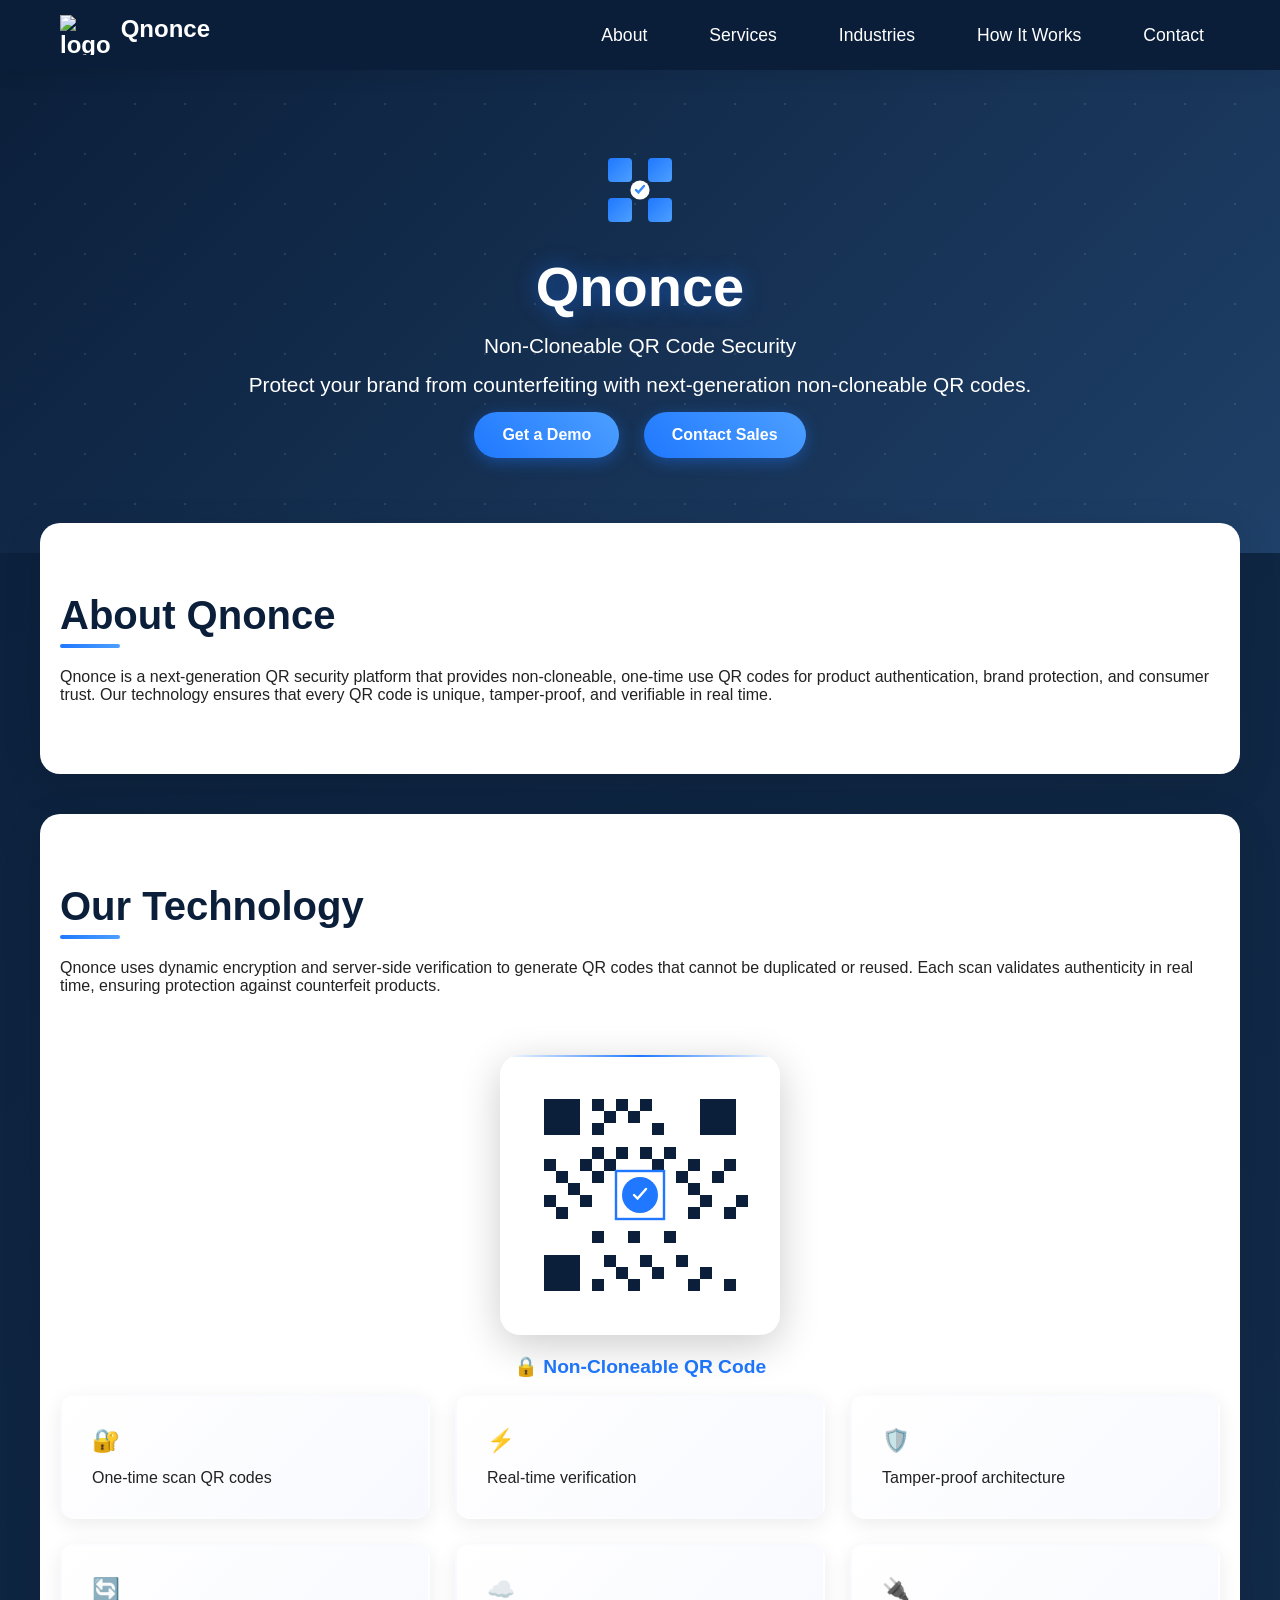
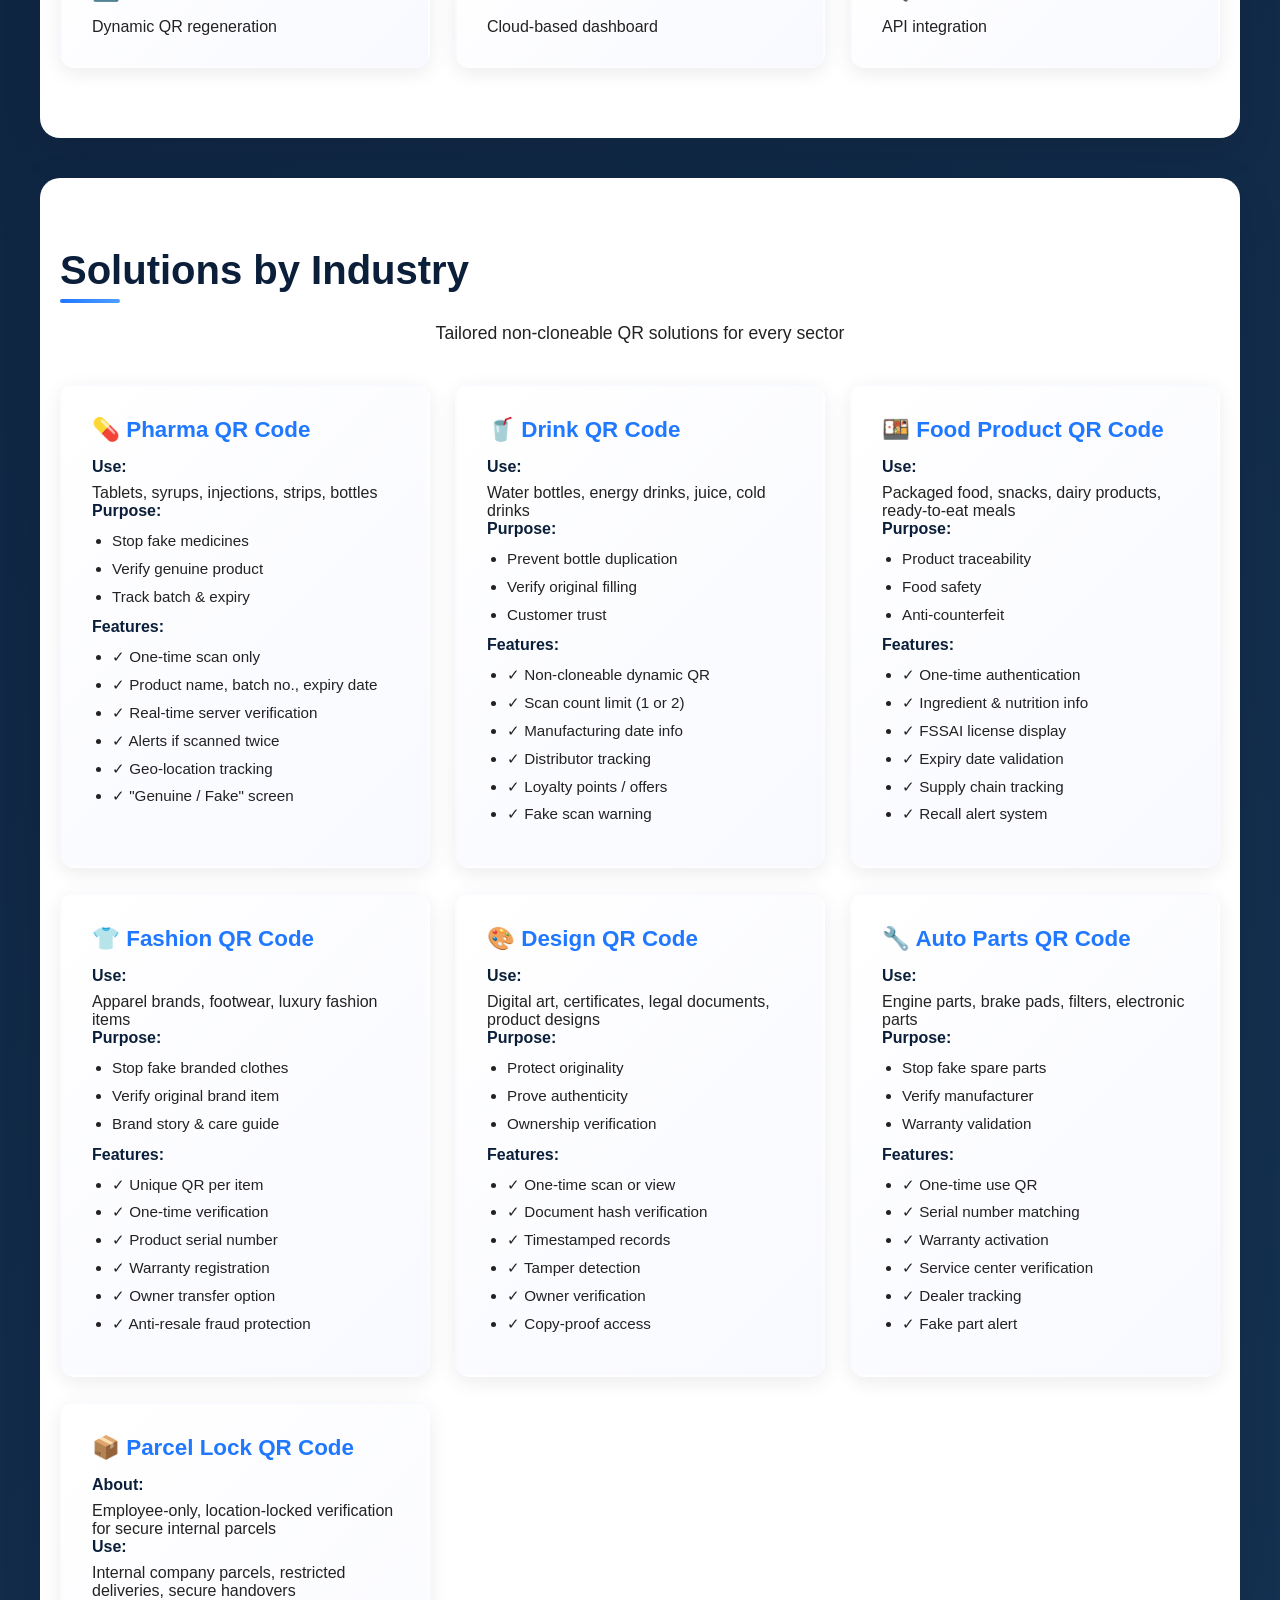
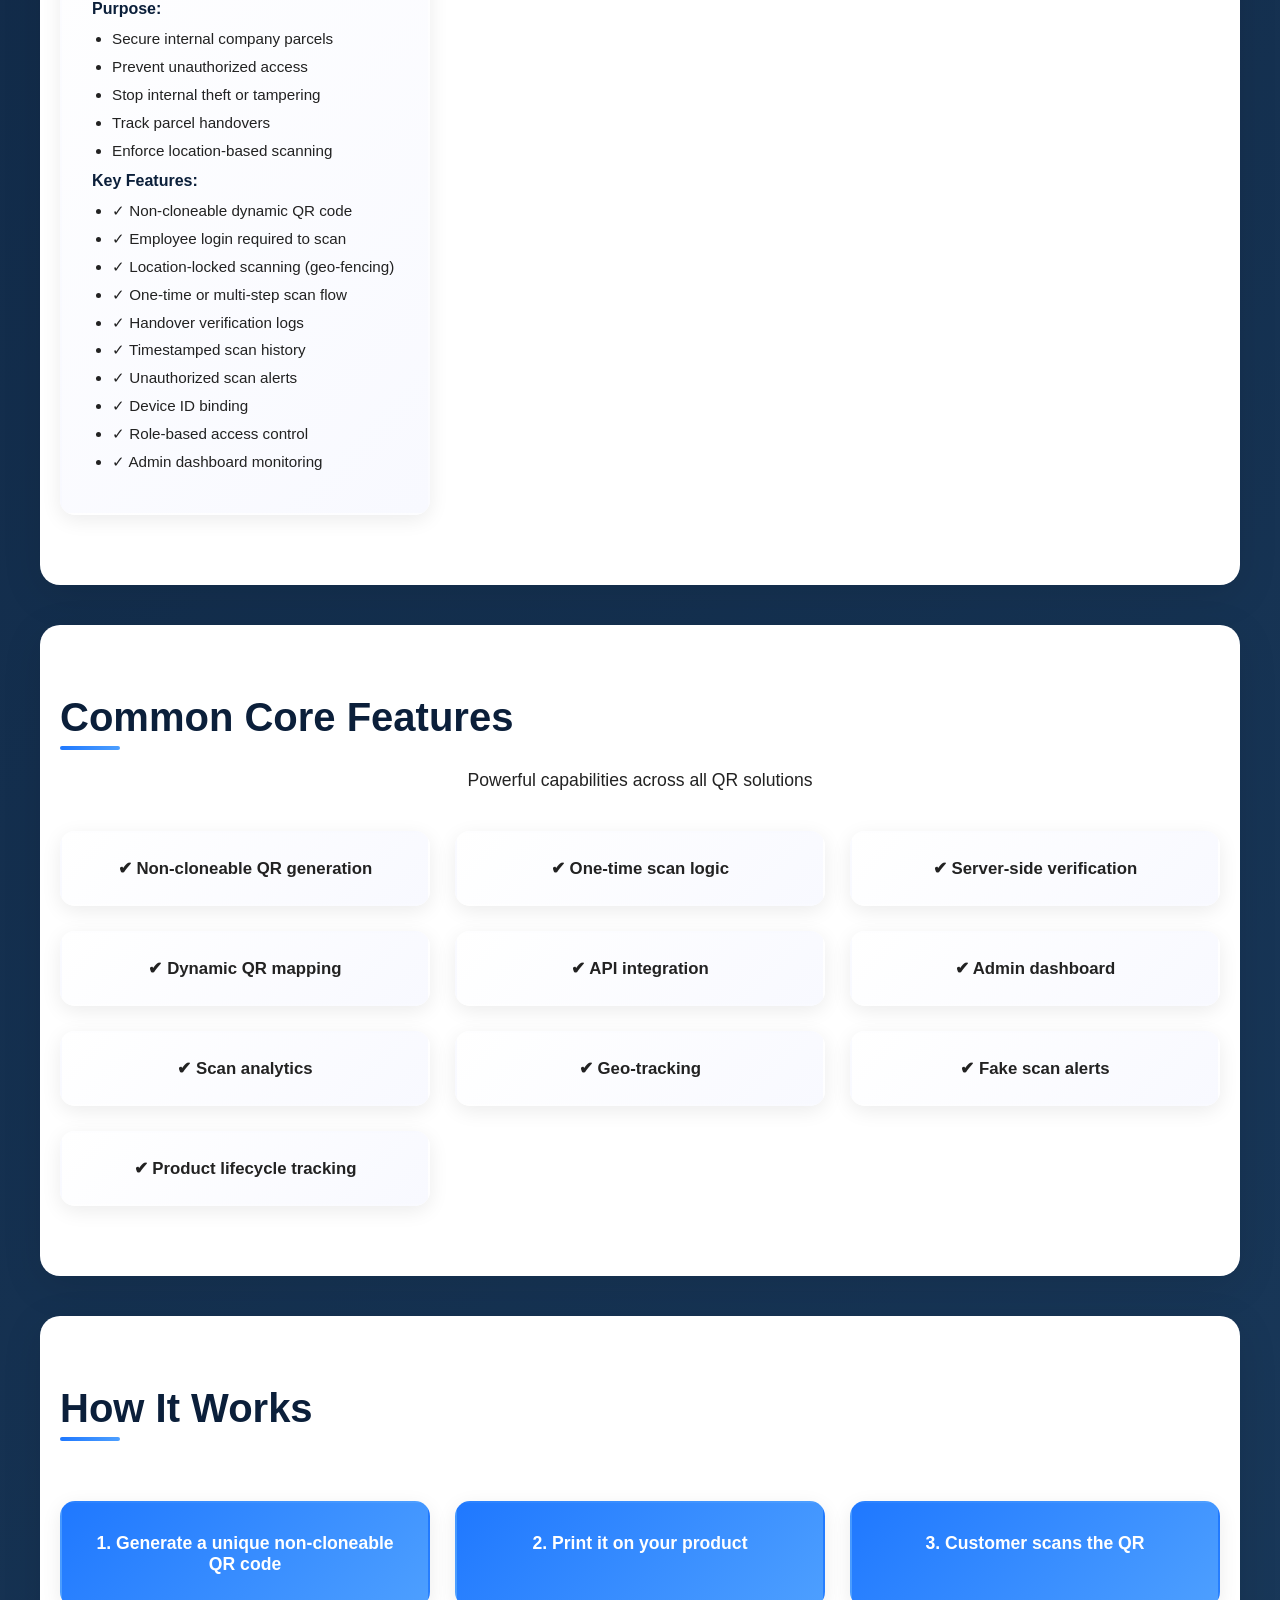
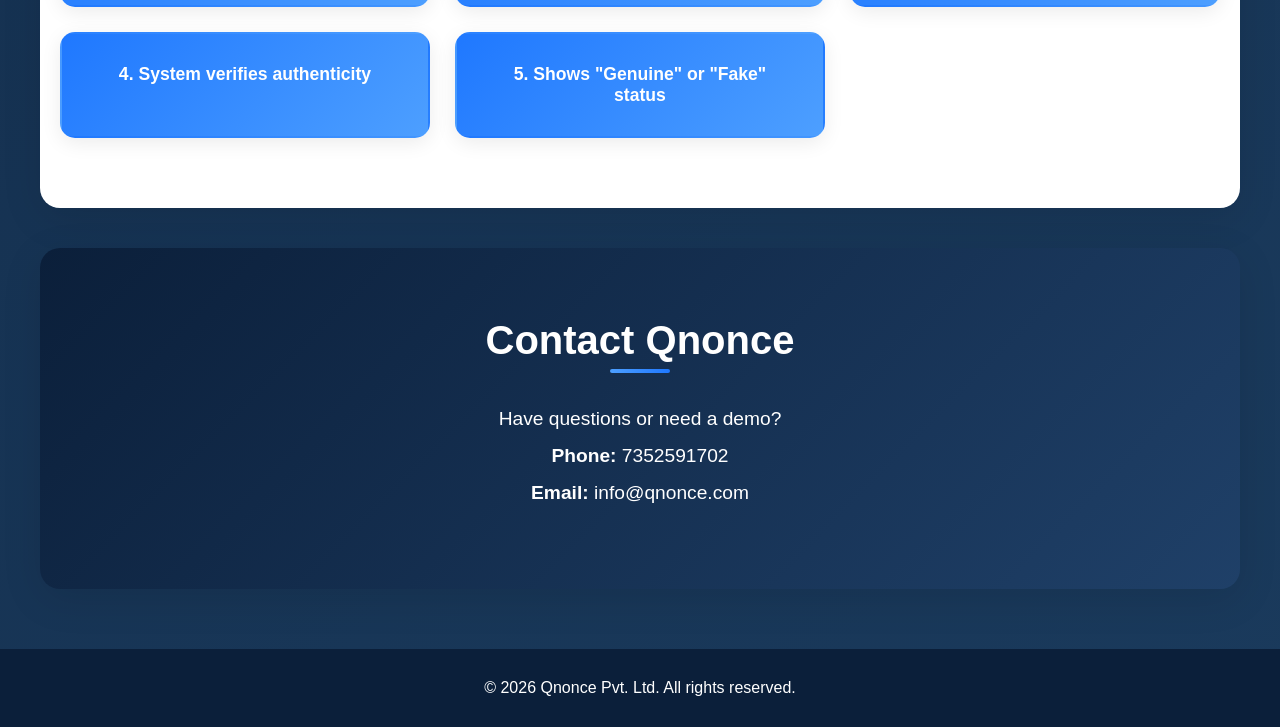
==== index.html @ a5f17906 "Add files via upload" ====
<!DOCTYPE html>
<html lang="en">
<head>
  <meta charset="UTF-8" />
  <meta name="viewport" content="width=device-width, initial-scale=1.0" />
  <title>Qnonce – Non-Cloneable QR Code Security</title>
  <meta name="description" content="Qnonce provides non-cloneable QR codes to prevent counterfeiting and protect brands. Secure, one-time use QR codes for pharma, FMCG, and food industries." />
  <meta name="keywords" content="non-cloneable QR code, secure QR code, anti-fake QR code, one-time use QR, product authentication, brand protection QR" />
  <style>
    * { margin: 0; padding: 0; box-sizing: border-box; }
    
    body { 
      font-family: 'Segoe UI', Tahoma, Geneva, Verdana, sans-serif; 
      background: linear-gradient(135deg, #0b1f3a 0%, #1a3a5c 100%);
      color: #222; 
      overflow-x: hidden;
    }
    
    @keyframes fadeInUp {
      from {
        opacity: 0;
        transform: translateY(30px);
      }
      to {
        opacity: 1;
        transform: translateY(0);
      }
    }
    
    @keyframes float {
      0%, 100% { transform: translateY(0px); }
      50% { transform: translateY(-20px); }
    }
    
    @keyframes pulse {
      0%, 100% { transform: scale(1); }
      50% { transform: scale(1.05); }
    }
    
    @keyframes shimmer {
      0% { background-position: -1000px 0; }
      100% { background-position: 1000px 0; }
    }
    
    @keyframes scanLine {
      0%, 100% { transform: translateY(-100%); opacity: 0; }
      50% { opacity: 1; }
      100% { transform: translateY(200%); }
    }
    
    @keyframes rotate3d {
      0% { transform: rotateY(0deg) rotateX(0deg); }
      50% { transform: rotateY(180deg) rotateX(10deg); }
      100% { transform: rotateY(360deg) rotateX(0deg); }
    }
    
    @keyframes qrGlow {
      0%, 100% { box-shadow: 0 0 20px rgba(31, 120, 255, 0.3); }
      50% { box-shadow: 0 0 40px rgba(31, 120, 255, 0.8), 0 0 60px rgba(31, 120, 255, 0.4); }
    }
    
    nav {
      background: rgba(11, 31, 58, 0.95);
      backdrop-filter: blur(10px);
      padding: 15px 0;
      position: sticky;
      top: 0;
      z-index: 1000;
      box-shadow: 0 2px 20px rgba(0,0,0,0.1);
      transition: all 0.3s ease;
    }
    
    nav.scrolled {
      background: rgba(11, 31, 58, 1);
      box-shadow: 0 4px 30px rgba(0,0,0,0.2);
    }
    
    nav .nav-container {
      max-width: 1200px;
      margin: 0 auto;
      display: flex;
      justify-content: space-between;
      align-items: center;
      padding: 0 20px;
    }
    
    nav .nav-logo {
      display: flex;
      gap: 10px;
      color: white;
      font-size: 1.5em;
      font-weight: bold;
      text-decoration: none;
    }
    
    nav .nav-logo {
      width: 40px;
      height: 40px;
    }
    
    nav .nav-links {
      display: flex;
      gap: 30px;
      list-style: none;
      align-items: center;
    }
    
    nav .nav-links a {
      color: white;
      text-decoration: none;
      font-size: 1.1em;
      padding: 8px 16px;
      border-radius: 5px;
      transition: all 0.3s ease;
      position: relative;
    }
    
    nav .nav-links a::after {
      content: '';
      position: absolute;
      bottom: 0;
      left: 50%;
      transform: translateX(-50%);
      width: 0;
      height: 2px;
      background: #1f78ff;
      transition: width 0.3s ease;
    }
    
    nav .nav-links a:hover::after {
      width: 80%;
    }
    
    nav .nav-links a:hover {
      color: #4d9fff;
    }
    
    .nav-toggle {
      display: none;
      flex-direction: column;
      cursor: pointer;
      gap: 5px;
    }
    
    .nav-toggle span {
      width: 25px;
      height: 3px;
      background: white;
      border-radius: 2px;
      transition: all 0.3s ease;
    }
    
    @media (max-width: 768px) {
      nav .nav-links {
        position: fixed;
        top: 70px;
        right: -100%;
        flex-direction: column;
        background: rgba(11, 31, 58, 0.98);
        width: 250px;
        padding: 30px;
        border-radius: 10px 0 0 10px;
        box-shadow: -5px 0 20px rgba(0,0,0,0.3);
        transition: right 0.4s ease;
      }
      
      nav .nav-links.active {
        right: 0;
      }
      
      .nav-toggle {
        display: flex;
      }
      
      .nav-toggle.active span:nth-child(1) {
        transform: rotate(45deg) translate(8px, 8px);
      }
      
      .nav-toggle.active span:nth-child(2) {
        opacity: 0;
      }
      
      .nav-toggle.active span:nth-child(3) {
        transform: rotate(-45deg) translate(7px, -7px);
      }
    }
    
    header { 
      background: linear-gradient(135deg, #0b1f3a 0%, #1f4068 100%);
      color: #fff; 
      padding: 80px 20px; 
      text-align: center; 
      position: relative;
      overflow: hidden;
    }
    
    header::before {
      content: '';
      position: absolute;
      top: -50%;
      left: -50%;
      width: 200%;
      height: 200%;
      background: radial-gradient(circle, rgba(255,255,255,0.1) 1px, transparent 1px);
      background-size: 50px 50px;
      animation: float 20s infinite linear;
    }
    
    .logo {
      width: 80px;
      height: 80px;
      margin: 0 auto 20px;
      animation: float 3s ease-in-out infinite;
      position: relative;
      z-index: 1;
    }
    
    .qr-showcase {
      display: flex;
      justify-content: center;
      align-items: center;
      gap: 40px;
      margin: 60px 0;
      flex-wrap: wrap;
    }
    
    .qr-container {
      position: relative;
      width: 280px;
      height: 280px;
      perspective: 1000px;
    }
    
    .qr-image {
      width: 100%;
      height: 100%;
      background: white;
      border-radius: 20px;
      padding: 20px;
      box-shadow: 0 10px 40px rgba(0,0,0,0.2);
      animation: rotate3d 10s infinite linear, qrGlow 2s infinite ease-in-out;
      position: relative;
      overflow: hidden;
    }
    
    .qr-image::before {
      content: '';
      position: absolute;
      top: 0;
      left: 0;
      width: 100%;
      height: 2px;
      background: linear-gradient(90deg, transparent, #1f78ff, transparent);
      animation: scanLine 3s infinite ease-in-out;
    }
    
    .qr-image svg {
      width: 100%;
      height: 100%;
    }
    
    .qr-label {
      text-align: center;
      margin-top: 20px;
      font-size: 1.2em;
      font-weight: bold;
      color: #1f78ff;
    }
    
    header h1 { 
      margin: 0; 
      font-size: 3.5em; 
      animation: fadeInUp 1s ease-out;
      position: relative;
      z-index: 1;
      text-shadow: 0 0 20px rgba(31, 120, 255, 0.5);
    }
    
    header p { 
      font-size: 1.3em; 
      margin-top: 15px; 
      animation: fadeInUp 1s ease-out 0.2s backwards;
      position: relative;
      z-index: 1;
    }
    
    header p:last-of-type {
      animation-delay: 0.4s;
    }
    
      
    
    
    .btn { 
      display: inline-block; 
      margin: 15px 10px; 
      padding: 14px 28px; 
      background: linear-gradient(45deg, #1f78ff, #4d9fff);
      color: #fff; 
      text-decoration: none; 
      border-radius: 30px; 
      font-weight: bold;
      transition: all 0.3s ease;
      animation: fadeInUp 1s ease-out 0.6s backwards;
      position: relative;
      z-index: 1;
      box-shadow: 0 4px 15px rgba(31, 120, 255, 0.4);
    }
    
    .btn:hover {
      transform: translateY(-3px);
      box-shadow: 0 6px 25px rgba(31, 120, 255, 0.6);
      background: linear-gradient(45deg, #4d9fff, #1f78ff);
    }
    
    section { 
      padding: 70px 20px; 
      max-width: 1200px; 
      margin: auto; 
      background: #fff;
      margin-top: 40px;
      border-radius: 20px;
      box-shadow: 0 10px 40px rgba(0,0,0,0.1);
      animation: fadeInUp 0.8s ease-out;
    }
    
    section:first-of-type {
      margin-top: -30px;
      position: relative;
      z-index: 2;
    }
    
    h2 { 
      color: #0b1f3a; 
      font-size: 2.5em;
      margin-bottom: 30px;
      position: relative;
      display: inline-block;
    }
    
    h2::after {
      content: '';
      position: absolute;
      bottom: -10px;
      left: 0;
      width: 60px;
      height: 4px;
      background: linear-gradient(90deg, #1f78ff, #4d9fff);
      border-radius: 2px;
    }
    
    .features, .industries, .steps { 
      display: grid; 
      grid-template-columns: repeat(auto-fit, minmax(280px, 1fr)); 
      gap: 25px; 
      margin-top: 40px;
    }
    
    .card { 
      background: linear-gradient(135deg, #ffffff 0%, #f8f9ff 100%);
      padding: 30px; 
      border-radius: 15px; 
      box-shadow: 0 5px 20px rgba(0,0,0,0.08);
      transition: all 0.4s ease;
      border: 2px solid transparent;
      position: relative;
      overflow: hidden;
      text-align: left;
    }
    
    .card ul {
      margin: 10px 0;
      padding-left: 20px;
    }
    
    .card ul li {
      margin: 5px 0;
      font-size: 0.95em;
      line-height: 1.5;
    }
    
    .card strong {
      color: #0b1f3a;
      display: block;
      margin-top: 15px;
      margin-bottom: 8px;
    }
    
    .card strong:first-child {
      margin-top: 0;
    }
    
    .card::before {
      content: '';
      position: absolute;
      top: 0;
      left: -100%;
      width: 100%;
      height: 100%;
      background: linear-gradient(90deg, transparent, rgba(31, 120, 255, 0.1), transparent);
      transition: left 0.5s ease;
    }
    
    .card:hover::before {
      left: 100%;
    }
    
    .card:hover {
      transform: translateY(-10px);
      box-shadow: 0 15px 40px rgba(31, 120, 255, 0.2);
      border-color: #1f78ff;
    }
    
    .card h3 {
      color: #1f78ff;
      margin-bottom: 15px;
      font-size: 1.4em;
    }
    
    .steps .card {
      text-align: center;
      font-weight: 600;
      font-size: 1.1em;
      background: linear-gradient(135deg, #1f78ff 0%, #4d9fff 100%);
      color: white;
    }
    
    .steps .card:hover {
      transform: scale(1.05);
      box-shadow: 0 10px 30px rgba(31, 120, 255, 0.4);
    }
    
    #core-features .card {
      text-align: center;
      font-weight: 600;
      font-size: 1.05em;
      padding: 25px 20px;
    }
    
    #contact {
      background: linear-gradient(135deg, #0b1f3a 0%, #1f4068 100%);
      color: white;
      text-align: center;
    }
    
    #contact h2 {
      color: white;
    }
    
    #contact h2::after {
      background: linear-gradient(90deg, #4d9fff, #1f78ff);
      left: 50%;
      transform: translateX(-50%);
    }
    
    #contact p {
      font-size: 1.2em;
      margin: 15px 0;
    }
    
    footer { 
      background: #0b1f3a;
      color: #fff; 
      text-align: center; 
      padding: 30px; 
      margin-top: 60px;
    }
    
    .animate-on-scroll {
      opacity: 0;
      transform: translateY(30px);
      transition: all 0.8s ease;
    }
    
    .animate-on-scroll.visible {
      opacity: 1;
      transform: translateY(0);
    }
    
    @media (max-width: 768px) {
      header h1 { font-size: 2.5em; }
      h2 { font-size: 2em; }
      .features, .industries, .steps { grid-template-columns: 1fr; }
    }
  </style>
</head>
<body>
<nav>
  <div class="nav-container">
    <a href="#" class="nav-logo">
      <img src="img/logo.png" alt="logo"  srcset="">
 
      Qnonce
    </a>
    <ul class="nav-links">
      <li><a href="#about">About</a></li>
      <li><a href="#technology">Services</a></li>
      <li><a href="#industries">Industries</a></li>
      <li><a href="#how-it-works">How It Works</a></li>
      <li><a href="#contact">Contact</a></li>
    </ul>
    <div class="nav-toggle">
      <span></span>
      <span></span>
      <span></span>
    </div>
  </div>
</nav>

<header>
  <svg class="logo" viewBox="0 0 100 100" xmlns="http://www.w3.org/2000/svg">
    <defs>
      <linearGradient id="logoGrad" x1="0%" y1="0%" x2="100%" y2="100%">
        <stop offset="0%" style="stop-color:#1f78ff;stop-opacity:1" />
        <stop offset="100%" style="stop-color:#4d9fff;stop-opacity:1" />
      </linearGradient>
    </defs>
    <rect x="10" y="10" width="30" height="30" fill="url(#logoGrad)" rx="5"/>
    <rect x="60" y="10" width="30" height="30" fill="url(#logoGrad)" rx="5"/>
    <rect x="10" y="60" width="30" height="30" fill="url(#logoGrad)" rx="5"/>
    <rect x="60" y="60" width="30" height="30" fill="url(#logoGrad)" rx="5"/>
    <circle cx="50" cy="50" r="12" fill="white"/>
    <path d="M 45 50 L 48 53 L 55 45" stroke="url(#logoGrad)" stroke-width="3" fill="none" stroke-linecap="round"/>
  </svg>
  <h1>Qnonce</h1>
  <p>Non-Cloneable QR Code Security</p>
  <p>Protect your brand from counterfeiting with next-generation non-cloneable QR codes.</p>
  <a href="#contact" class="btn">Get a Demo</a>
  <a href="#contact" class="btn">Contact Sales</a>
</header>

<section id="about" class="animate-on-scroll">
  <h2>About Qnonce</h2>
  <p>
    Qnonce is a next-generation QR security platform that provides non-cloneable, one-time use QR codes for product authentication, brand protection, and consumer trust.
    Our technology ensures that every QR code is unique, tamper-proof, and verifiable in real time.
 
</section>

<section id="technology" class="animate-on-scroll">
  <h2>Our Technology</h2>
  <p>
    Qnonce uses dynamic encryption and server-side verification to generate QR codes that cannot be duplicated or reused.
    Each scan validates authenticity in real time, ensuring protection against counterfeit products.
  </p>
 
  
  <div class="qr-showcase">
    <div class="qr-container">
      <div class="qr-image">
        <svg viewBox="0 0 200 200" xmlns="http://www.w3.org/2000/svg">
          <!-- QR Code Pattern -->
          <rect x="20" y="20" width="30" height="30" fill="#0b1f3a"/>
          <rect x="60" y="20" width="10" height="10" fill="#0b1f3a"/>
          <rect x="80" y="20" width="10" height="10" fill="#0b1f3a"/>
          <rect x="100" y="20" width="10" height="10" fill="#0b1f3a"/>
          <rect x="150" y="20" width="30" height="30" fill="#0b1f3a"/>
          
          <rect x="20" y="30" width="10" height="10" fill="#0b1f3a"/>
          <rect x="40" y="30" width="10" height="10" fill="#0b1f3a"/>
          <rect x="70" y="30" width="10" height="10" fill="#0b1f3a"/>
          <rect x="90" y="30" width="10" height="10" fill="#0b1f3a"/>
          <rect x="150" y="30" width="10" height="10" fill="#0b1f3a"/>
          <rect x="170" y="30" width="10" height="10" fill="#0b1f3a"/>
          
          <rect x="20" y="40" width="10" height="10" fill="#0b1f3a"/>
          <rect x="40" y="40" width="10" height="10" fill="#0b1f3a"/>
          <rect x="60" y="40" width="10" height="10" fill="#0b1f3a"/>
          <rect x="110" y="40" width="10" height="10" fill="#0b1f3a"/>
          <rect x="150" y="40" width="10" height="10" fill="#0b1f3a"/>
          <rect x="170" y="40" width="10" height="10" fill="#0b1f3a"/>
          
          <rect x="60" y="60" width="10" height="10" fill="#0b1f3a"/>
          <rect x="80" y="60" width="10" height="10" fill="#0b1f3a"/>
          <rect x="100" y="60" width="10" height="10" fill="#0b1f3a"/>
          <rect x="120" y="60" width="10" height="10" fill="#0b1f3a"/>
          
          <rect x="20" y="70" width="10" height="10" fill="#0b1f3a"/>
          <rect x="50" y="70" width="10" height="10" fill="#0b1f3a"/>
          <rect x="70" y="70" width="10" height="10" fill="#0b1f3a"/>
          <rect x="110" y="70" width="10" height="10" fill="#0b1f3a"/>
          <rect x="140" y="70" width="10" height="10" fill="#0b1f3a"/>
          <rect x="170" y="70" width="10" height="10" fill="#0b1f3a"/>
          
          <rect x="30" y="80" width="10" height="10" fill="#0b1f3a"/>
          <rect x="60" y="80" width="10" height="10" fill="#0b1f3a"/>
          <rect x="90" y="80" width="10" height="10" fill="#0b1f3a"/>
          <rect x="130" y="80" width="10" height="10" fill="#0b1f3a"/>
          <rect x="160" y="80" width="10" height="10" fill="#0b1f3a"/>
          
          <!-- Center logo area -->
          <rect x="80" y="80" width="40" height="40" fill="white" stroke="#1f78ff" stroke-width="2"/>
          <circle cx="100" cy="100" r="15" fill="#1f78ff"/>
          <path d="M 95 100 L 98 103 L 105 95" stroke="white" stroke-width="2" fill="none" stroke-linecap="round"/>
          
          <rect x="40" y="90" width="10" height="10" fill="#0b1f3a"/>
          <rect x="140" y="90" width="10" height="10" fill="#0b1f3a"/>
          
          <rect x="20" y="100" width="10" height="10" fill="#0b1f3a"/>
          <rect x="50" y="100" width="10" height="10" fill="#0b1f3a"/>
          <rect x="150" y="100" width="10" height="10" fill="#0b1f3a"/>
          <rect x="180" y="100" width="10" height="10" fill="#0b1f3a"/>
          
          <rect x="30" y="110" width="10" height="10" fill="#0b1f3a"/>
          <rect x="140" y="110" width="10" height="10" fill="#0b1f3a"/>
          <rect x="170" y="110" width="10" height="10" fill="#0b1f3a"/>
          
          <rect x="60" y="130" width="10" height="10" fill="#0b1f3a"/>
          <rect x="90" y="130" width="10" height="10" fill="#0b1f3a"/>
          <rect x="120" y="130" width="10" height="10" fill="#0b1f3a"/>
          
          <rect x="20" y="150" width="30" height="30" fill="#0b1f3a"/>
          <rect x="70" y="150" width="10" height="10" fill="#0b1f3a"/>
          <rect x="100" y="150" width="10" height="10" fill="#0b1f3a"/>
          <rect x="130" y="150" width="10" height="10" fill="#0b1f3a"/>
          
          <rect x="20" y="160" width="10" height="10" fill="#0b1f3a"/>
          <rect x="40" y="160" width="10" height="10" fill="#0b1f3a"/>
          <rect x="80" y="160" width="10" height="10" fill="#0b1f3a"/>
          <rect x="110" y="160" width="10" height="10" fill="#0b1f3a"/>
          <rect x="150" y="160" width="10" height="10" fill="#0b1f3a"/>
          
          <rect x="20" y="170" width="10" height="10" fill="#0b1f3a"/>
          <rect x="40" y="170" width="10" height="10" fill="#0b1f3a"/>
          <rect x="60" y="170" width="10" height="10" fill="#0b1f3a"/>
          <rect x="90" y="170" width="10" height="10" fill="#0b1f3a"/>
          <rect x="140" y="170" width="10" height="10" fill="#0b1f3a"/>
          <rect x="170" y="170" width="10" height="10" fill="#0b1f3a"/>
        </svg>
      </div>
      <div class="qr-label">🔒 Non-Cloneable QR Code</div>
    </div>
  </div>
  
  <div class="features">
    <div class="card">
      <h3>🔐</h3>
      One-time scan QR codes
    </div>
    <div class="card">
      <h3>⚡</h3>
      Real-time verification
    </div>
    <div class="card">
      <h3>🛡️</h3>
      Tamper-proof architecture
    </div>
    <div class="card">
      <h3>🔄</h3>
      Dynamic QR regeneration
    </div>
    <div class="card">
      <h3>☁️</h3>
      Cloud-based dashboard
    </div>
    <div class="card">
      <h3>🔌</h3>
      API integration
    </div>
  </div>
</section>

<section id="industries" class="animate-on-scroll">
  <h2>Solutions by Industry</h2>
  <p style="text-align: center; font-size: 1.1em; margin-bottom: 40px;">Tailored non-cloneable QR solutions for every sector</p>
  
  <div class="industries">
    <div class="card">
      <h3>💊 Pharma QR Code</h3>
      <p><strong>Use:</strong> Tablets, syrups, injections, strips, bottles</p>
      <p><strong>Purpose:</strong></p>
      <ul>
        <li>Stop fake medicines</li>
        <li>Verify genuine product</li>
        <li>Track batch & expiry</li>
      </ul>
      <p><strong>Features:</strong></p>
      <ul>
        <li>✓ One-time scan only</li>
        <li>✓ Product name, batch no., expiry date</li>
        <li>✓ Real-time server verification</li>
        <li>✓ Alerts if scanned twice</li>
        <li>✓ Geo-location tracking</li>
        <li>✓ "Genuine / Fake" screen</li>
      </ul>
    </div>
    
    <div class="card">
      <h3>🥤 Drink QR Code</h3>
      <p><strong>Use:</strong> Water bottles, energy drinks, juice, cold drinks</p>
      <p><strong>Purpose:</strong></p>
      <ul>
        <li>Prevent bottle duplication</li>
        <li>Verify original filling</li>
        <li>Customer trust</li>
      </ul>
      <p><strong>Features:</strong></p>
      <ul>
        <li>✓ Non-cloneable dynamic QR</li>
        <li>✓ Scan count limit (1 or 2)</li>
        <li>✓ Manufacturing date info</li>
        <li>✓ Distributor tracking</li>
        <li>✓ Loyalty points / offers</li>
        <li>✓ Fake scan warning</li>
      </ul>
    </div>
    
    <div class="card">
      <h3>🍱 Food Product QR Code</h3>
      <p><strong>Use:</strong> Packaged food, snacks, dairy products, ready-to-eat meals</p>
      <p><strong>Purpose:</strong></p>
      <ul>
        <li>Product traceability</li>
        <li>Food safety</li>
        <li>Anti-counterfeit</li>
      </ul>
      <p><strong>Features:</strong></p>
      <ul>
        <li>✓ One-time authentication</li>
        <li>✓ Ingredient & nutrition info</li>
        <li>✓ FSSAI license display</li>
        <li>✓ Expiry date validation</li>
        <li>✓ Supply chain tracking</li>
        <li>✓ Recall alert system</li>
      </ul>
    </div>
    
    <div class="card">
      <h3>👕 Fashion QR Code</h3>
      <p><strong>Use:</strong> Apparel brands, footwear, luxury fashion items</p>
      <p><strong>Purpose:</strong></p>
      <ul>
        <li>Stop fake branded clothes</li>
        <li>Verify original brand item</li>
        <li>Brand story & care guide</li>
      </ul>
      <p><strong>Features:</strong></p>
      <ul>
        <li>✓ Unique QR per item</li>
        <li>✓ One-time verification</li>
        <li>✓ Product serial number</li>
        <li>✓ Warranty registration</li>
        <li>✓ Owner transfer option</li>
        <li>✓ Anti-resale fraud protection</li>
      </ul>
    </div>
    
    <div class="card">
      <h3>🎨 Design QR Code</h3>
      <p><strong>Use:</strong> Digital art, certificates, legal documents, product designs</p>
      <p><strong>Purpose:</strong></p>
      <ul>
        <li>Protect originality</li>
        <li>Prove authenticity</li>
        <li>Ownership verification</li>
      </ul>
      <p><strong>Features:</strong></p>
      <ul>
        <li>✓ One-time scan or view</li>
        <li>✓ Document hash verification</li>
        <li>✓ Timestamped records</li>
        <li>✓ Tamper detection</li>
        <li>✓ Owner verification</li>
        <li>✓ Copy-proof access</li>
      </ul>
    </div>
    
    <div class="card">
      <h3>🔧 Auto Parts QR Code</h3>
      <p><strong>Use:</strong> Engine parts, brake pads, filters, electronic parts</p>
      <p><strong>Purpose:</strong></p>
      <ul>
        <li>Stop fake spare parts</li>
        <li>Verify manufacturer</li>
        <li>Warranty validation</li>
      </ul>
      <p><strong>Features:</strong></p>
      <ul>
        <li>✓ One-time use QR</li>
        <li>✓ Serial number matching</li>
        <li>✓ Warranty activation</li>
        <li>✓ Service center verification</li>
        <li>✓ Dealer tracking</li>
        <li>✓ Fake part alert</li>
      </ul>
    </div>
    
    <div class="card">
      <h3>📦 Parcel Lock QR Code</h3>
      <p><strong>About:</strong> Employee-only, location-locked verification for secure internal parcels</p>
      <p><strong>Use:</strong> Internal company parcels, restricted deliveries, secure handovers</p>
      <p><strong>Purpose:</strong></p>
      <ul>
        <li>Secure internal company parcels</li>
        <li>Prevent unauthorized access</li>
        <li>Stop internal theft or tampering</li>
        <li>Track parcel handovers</li>
        <li>Enforce location-based scanning</li>
      </ul>
      <p><strong>Key Features:</strong></p>
      <ul>
        <li>✓ Non-cloneable dynamic QR code</li>
        <li>✓ Employee login required to scan</li>
        <li>✓ Location-locked scanning (geo-fencing)</li>
        <li>✓ One-time or multi-step scan flow</li>
        <li>✓ Handover verification logs</li>
        <li>✓ Timestamped scan history</li>
        <li>✓ Unauthorized scan alerts</li>
        <li>✓ Device ID binding</li>
        <li>✓ Role-based access control</li>
        <li>✓ Admin dashboard monitoring</li>
      </ul>
    </div>
  </div>
</section>

<section id="core-features" class="animate-on-scroll">
  <h2>Common Core Features</h2>
  <p style="text-align: center; font-size: 1.1em; margin-bottom: 40px;">Powerful capabilities across all QR solutions</p>
  <div class="features">
    <div class="card">✔ Non-cloneable QR generation</div>
    <div class="card">✔ One-time scan logic</div>
    <div class="card">✔ Server-side verification</div>
    <div class="card">✔ Dynamic QR mapping</div>
    <div class="card">✔ API integration</div>
    <div class="card">✔ Admin dashboard</div>
    <div class="card">✔ Scan analytics</div>
    <div class="card">✔ Geo-tracking</div>
    <div class="card">✔ Fake scan alerts</div>
    <div class="card">✔ Product lifecycle tracking</div>
  </div>
</section>

<section id="how-it-works" class="animate-on-scroll">
  <h2>How It Works</h2>
  <div class="steps">
    <div class="card">1. Generate a unique non-cloneable QR code</div>
    <div class="card">2. Print it on your product</div>
    <div class="card">3. Customer scans the QR</div>
    <div class="card">4. System verifies authenticity</div>
    <div class="card">5. Shows "Genuine" or "Fake" status</div>
  </div>
</section>

<section id="contact" class="animate-on-scroll">
  <h2>Contact Qnonce</h2>
  <p>Have questions or need a demo?</p>
  <p><strong>Phone:</strong> 7352591702</p>
  <p><strong>Email:</strong> info@qnonce.com</p>
</section>

<footer>
  <p>© 2026 Qnonce Pvt. Ltd. All rights reserved.</p>
</footer>

<script>
  // Mobile menu toggle
  const navToggle = document.querySelector('.nav-toggle');
  const navLinks = document.querySelector('.nav-links');
  
  navToggle.addEventListener('click', () => {
    navToggle.classList.toggle('active');
    navLinks.classList.toggle('active');
  });
  
  // Close menu when clicking on a link
  document.querySelectorAll('.nav-links a').forEach(link => {
    link.addEventListener('click', () => {
      navToggle.classList.remove('active');
      navLinks.classList.remove('active');
    });
  });
  
  // Navbar scroll effect
  const nav = document.querySelector('nav');
  window.addEventListener('scroll', () => {
    if (window.scrollY > 50) {
      nav.classList.add('scrolled');
    } else {
      nav.classList.remove('scrolled');
    }
  });
  
  // Smooth scrolling for anchor links
  document.querySelectorAll('a[href^="#"]').forEach(anchor => {
    anchor.addEventListener('click', function (e) {
      e.preventDefault();
      const target = document.querySelector(this.getAttribute('href'));
      if (target) {
        const navHeight = nav.offsetHeight;
        const targetPosition = target.offsetTop - navHeight;
        window.scrollTo({ 
          top: targetPosition, 
          behavior: 'smooth' 
        });
      }
    });
  });

  // Scroll animation observer
  const observer = new IntersectionObserver((entries) => {
    entries.forEach(entry => {
      if (entry.isIntersecting) {
        entry.target.classList.add('visible');
      }
    });
  }, { threshold: 0.1 });

  document.querySelectorAll('.animate-on-scroll').forEach(el => {
    observer.observe(el);
  });
</script>
</body>
</html>
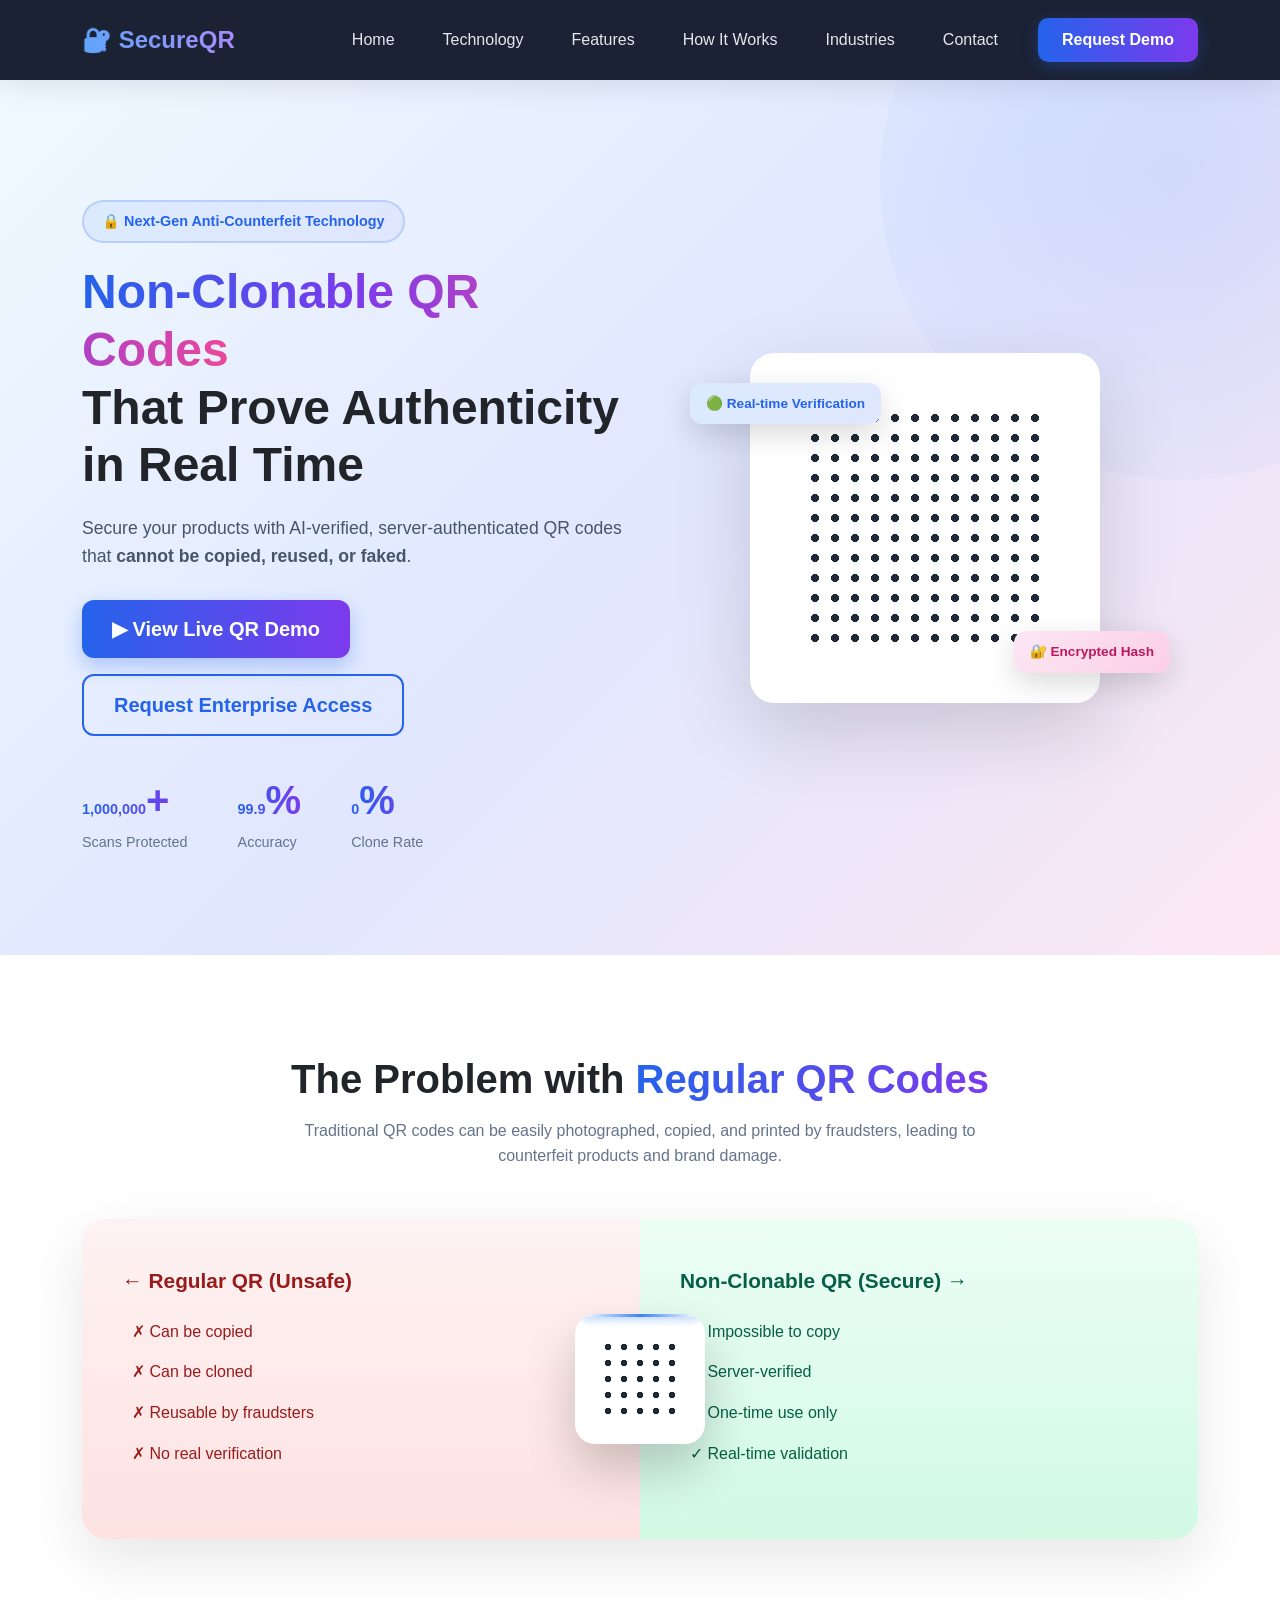
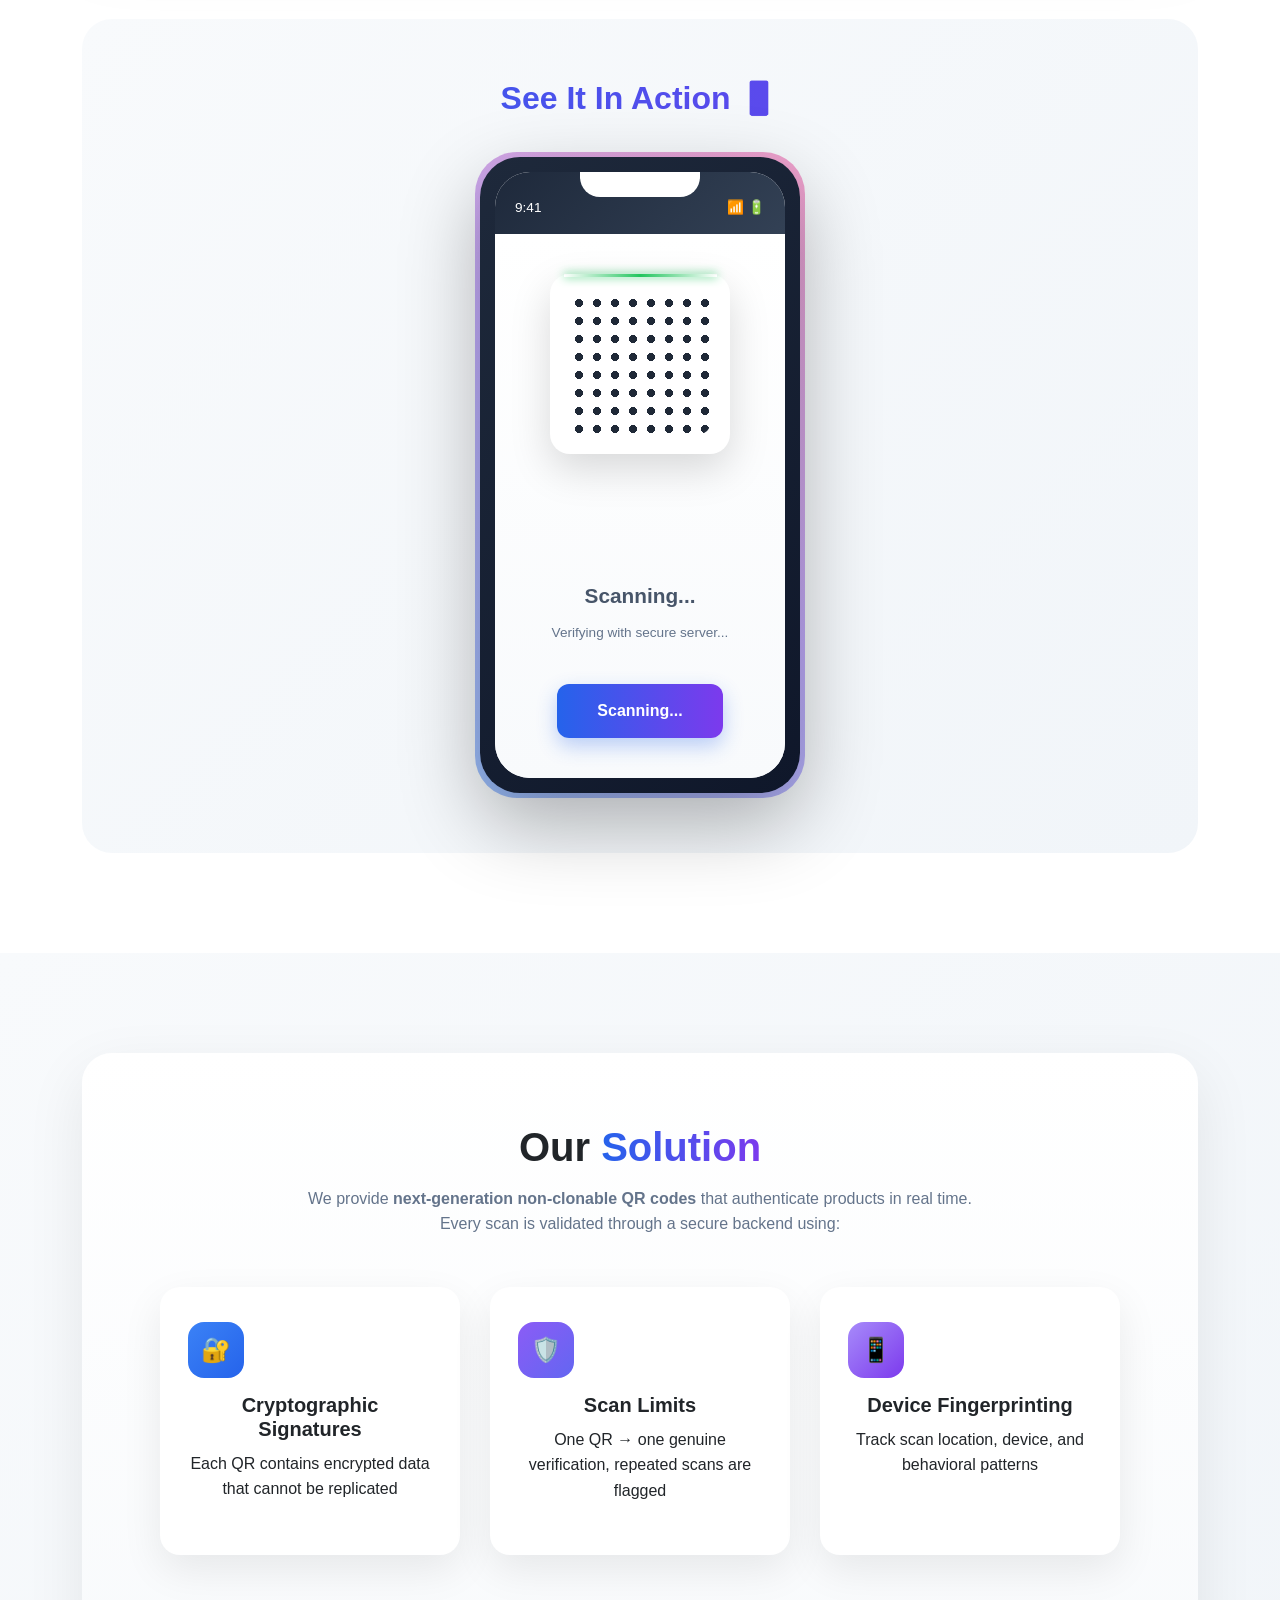
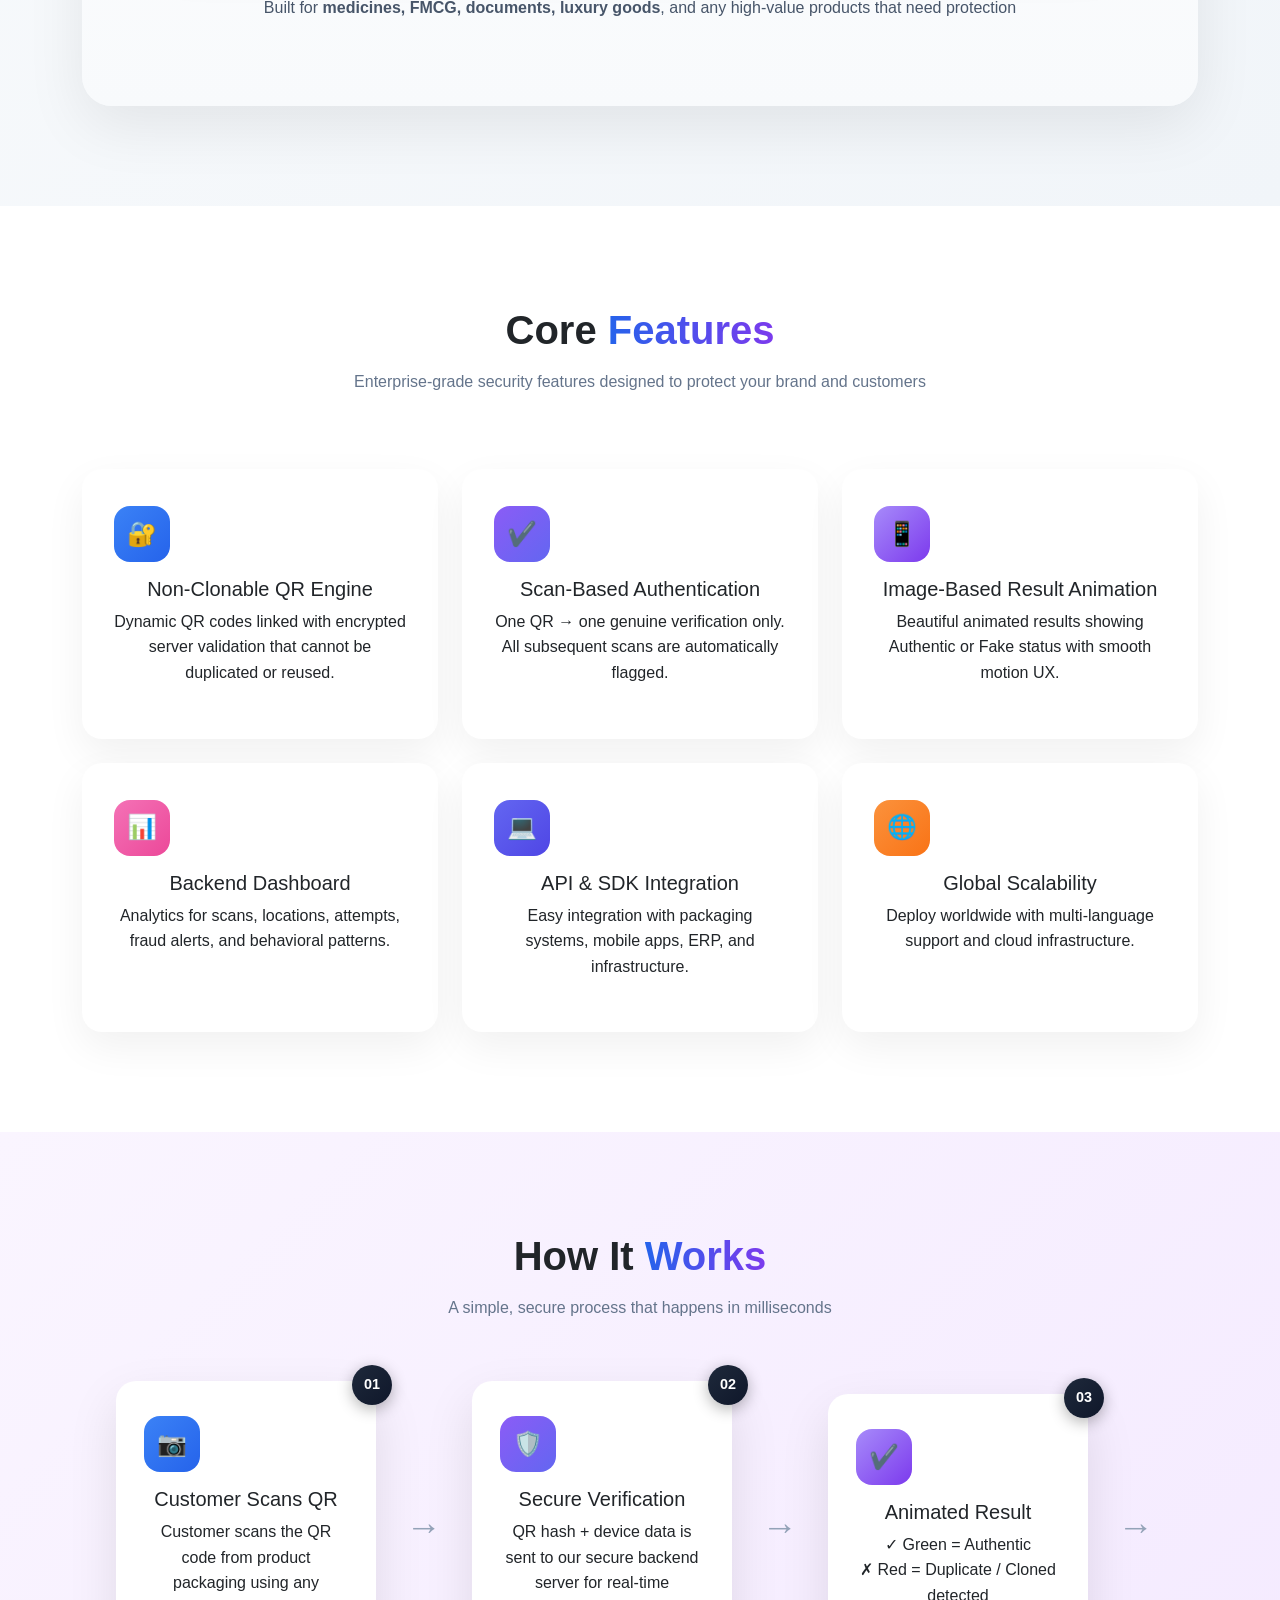
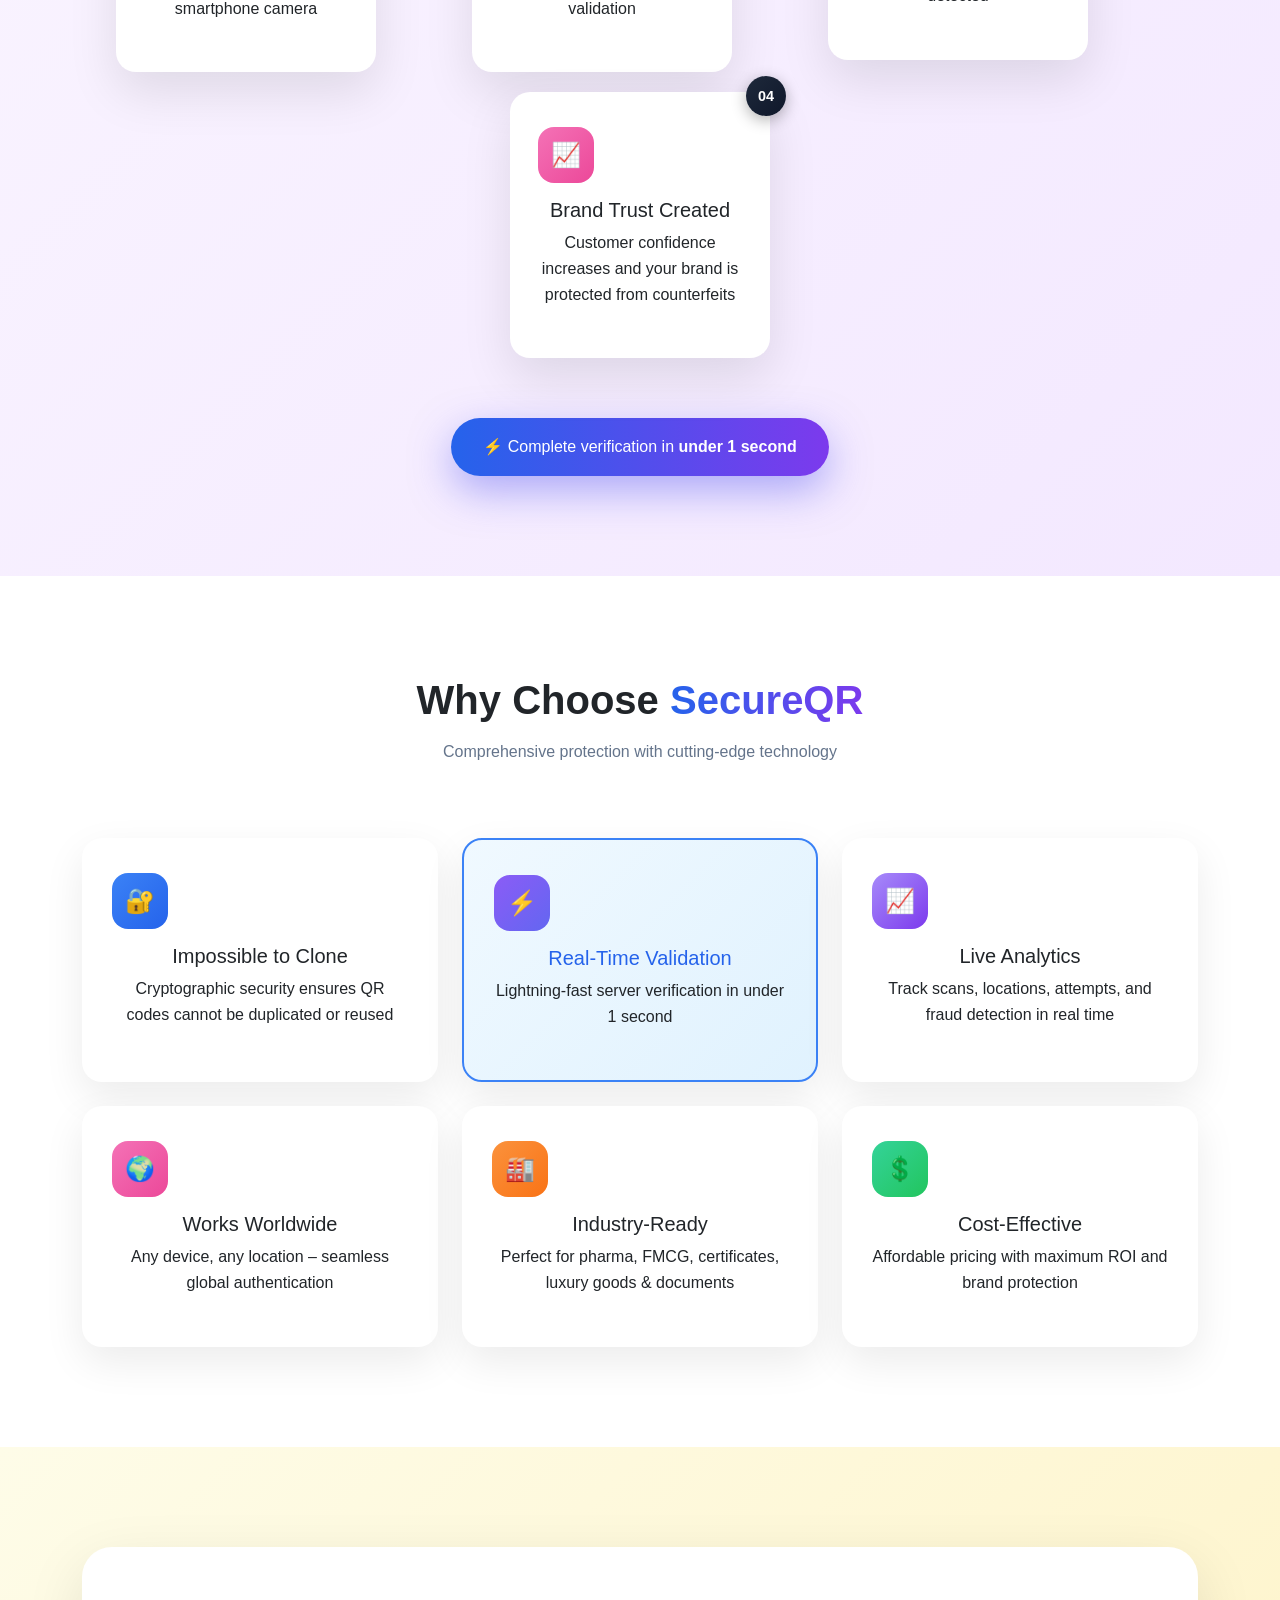
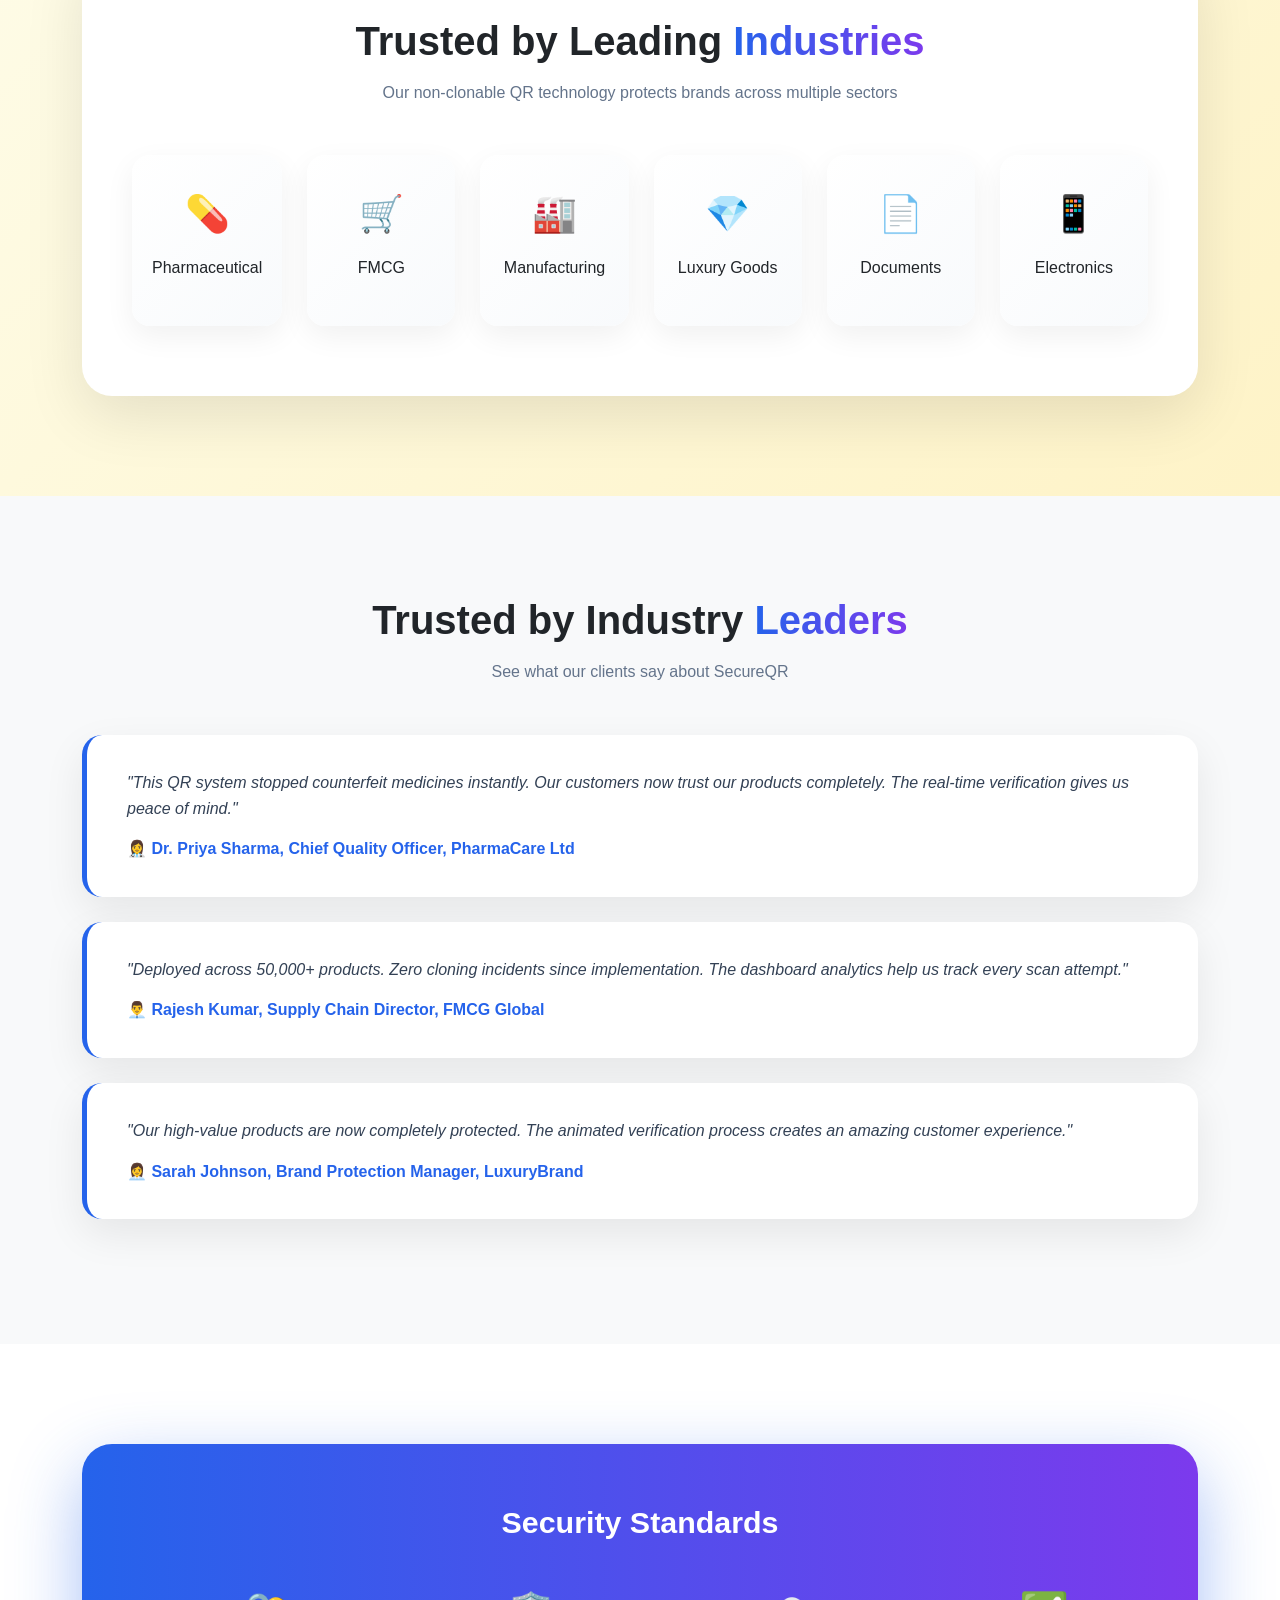
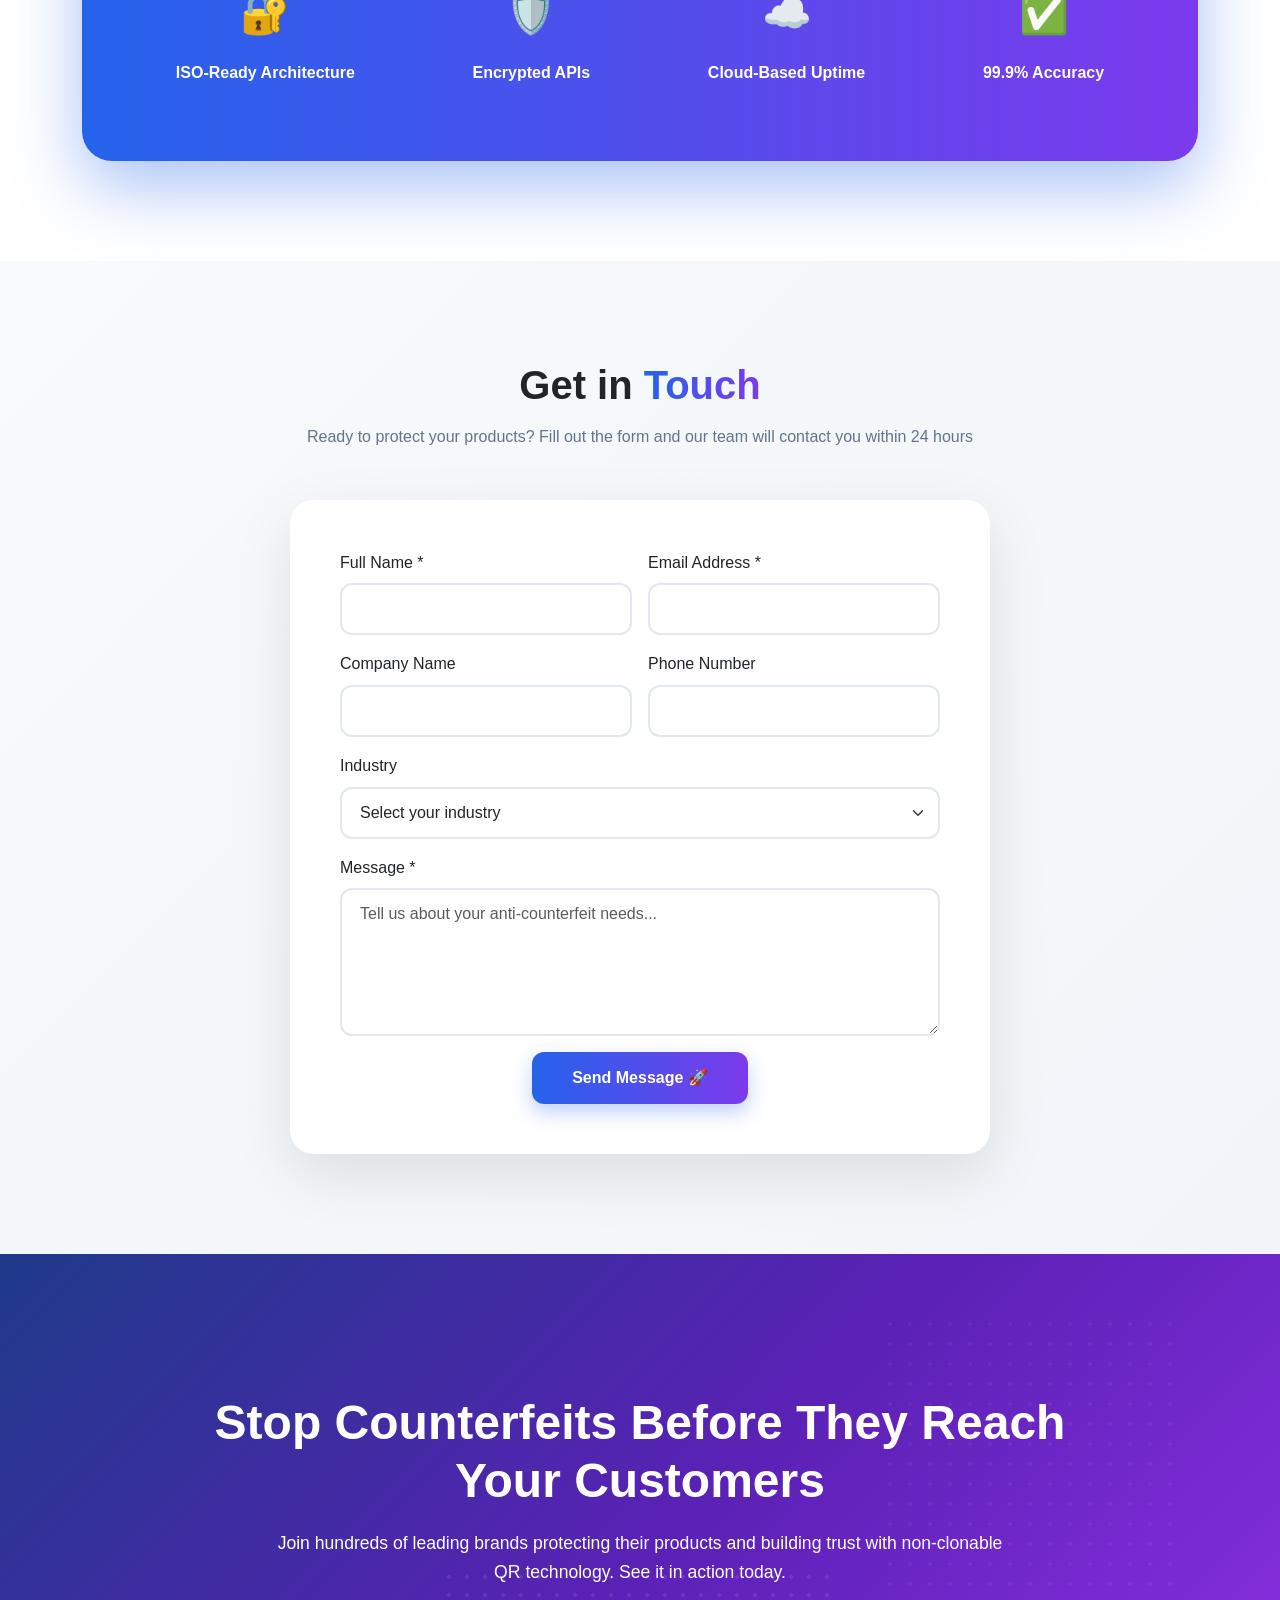
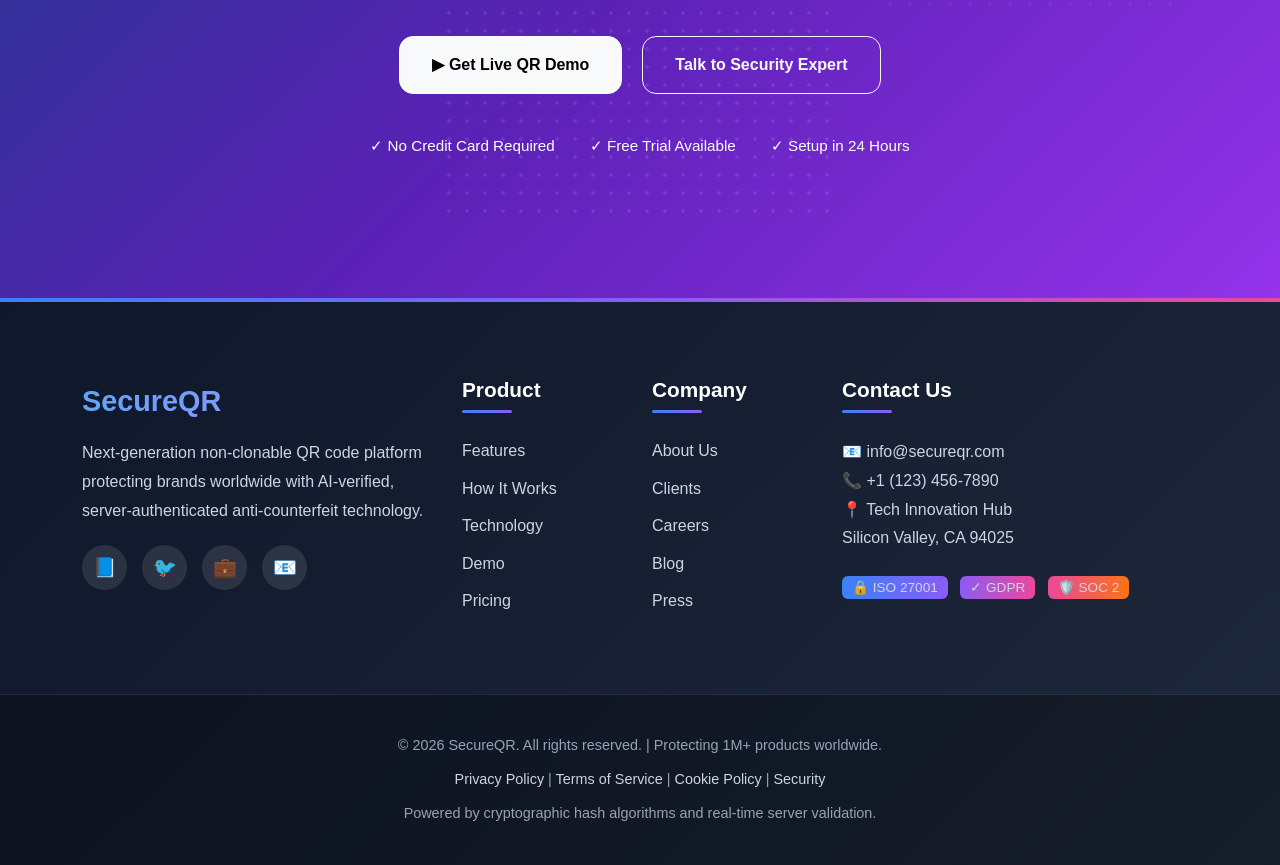
==== commit 91427553: "Update fmt.Println message from 'Hello' to 'Goodbye'" ====
--- a/index.html
+++ b/index.html
@@ -1,914 +1,2213 @@
 <!DOCTYPE html>
 <html lang="en">
 <head>
-  <meta charset="UTF-8" />
-  <meta name="viewport" content="width=device-width, initial-scale=1.0" />
-  <title>Qnonce – Non-Cloneable QR Code Security</title>
-  <meta name="description" content="Qnonce provides non-cloneable QR codes to prevent counterfeiting and protect brands. Secure, one-time use QR codes for pharma, FMCG, and food industries." />
-  <meta name="keywords" content="non-cloneable QR code, secure QR code, anti-fake QR code, one-time use QR, product authentication, brand protection QR" />
-  <style>
-    * { margin: 0; padding: 0; box-sizing: border-box; }
-    
-    body { 
-      font-family: 'Segoe UI', Tahoma, Geneva, Verdana, sans-serif; 
-      background: linear-gradient(135deg, #0b1f3a 0%, #1a3a5c 100%);
-      color: #222; 
-      overflow-x: hidden;
-    }
-    
-    @keyframes fadeInUp {
-      from {
-        opacity: 0;
-        transform: translateY(30px);
-      }
-      to {
-        opacity: 1;
-        transform: translateY(0);
-      }
-    }
-    
-    @keyframes float {
-      0%, 100% { transform: translateY(0px); }
-      50% { transform: translateY(-20px); }
-    }
-    
-    @keyframes pulse {
-      0%, 100% { transform: scale(1); }
-      50% { transform: scale(1.05); }
-    }
-    
-    @keyframes shimmer {
-      0% { background-position: -1000px 0; }
-      100% { background-position: 1000px 0; }
-    }
-    
-    @keyframes scanLine {
-      0%, 100% { transform: translateY(-100%); opacity: 0; }
-      50% { opacity: 1; }
-      100% { transform: translateY(200%); }
-    }
-    
-    @keyframes rotate3d {
-      0% { transform: rotateY(0deg) rotateX(0deg); }
-      50% { transform: rotateY(180deg) rotateX(10deg); }
-      100% { transform: rotateY(360deg) rotateX(0deg); }
-    }
-    
-    @keyframes qrGlow {
-      0%, 100% { box-shadow: 0 0 20px rgba(31, 120, 255, 0.3); }
-      50% { box-shadow: 0 0 40px rgba(31, 120, 255, 0.8), 0 0 60px rgba(31, 120, 255, 0.4); }
-    }
-    
-    nav {
-      background: rgba(11, 31, 58, 0.95);
-      backdrop-filter: blur(10px);
-      padding: 15px 0;
-      position: sticky;
-      top: 0;
-      z-index: 1000;
-      box-shadow: 0 2px 20px rgba(0,0,0,0.1);
-      transition: all 0.3s ease;
-    }
-    
-    nav.scrolled {
-      background: rgba(11, 31, 58, 1);
-      box-shadow: 0 4px 30px rgba(0,0,0,0.2);
-    }
-    
-    nav .nav-container {
-      max-width: 1200px;
-      margin: 0 auto;
-      display: flex;
-      justify-content: space-between;
-      align-items: center;
-      padding: 0 20px;
-    }
-    
-    nav .nav-logo {
-      display: flex;
-      gap: 10px;
-      color: white;
-      font-size: 1.5em;
-      font-weight: bold;
-      text-decoration: none;
-    }
-    
-    nav .nav-logo {
-      width: 40px;
-      height: 40px;
-    }
-    
-    nav .nav-links {
-      display: flex;
-      gap: 30px;
-      list-style: none;
-      align-items: center;
-    }
-    
-    nav .nav-links a {
-      color: white;
-      text-decoration: none;
-      font-size: 1.1em;
-      padding: 8px 16px;
-      border-radius: 5px;
-      transition: all 0.3s ease;
-      position: relative;
-    }
-    
-    nav .nav-links a::after {
-      content: '';
-      position: absolute;
-      bottom: 0;
-      left: 50%;
-      transform: translateX(-50%);
-      width: 0;
-      height: 2px;
-      background: #1f78ff;
-      transition: width 0.3s ease;
-    }
-    
-    nav .nav-links a:hover::after {
-      width: 80%;
-    }
-    
-    nav .nav-links a:hover {
-      color: #4d9fff;
-    }
-    
-    .nav-toggle {
-      display: none;
-      flex-direction: column;
-      cursor: pointer;
-      gap: 5px;
-    }
-    
-    .nav-toggle span {
-      width: 25px;
-      height: 3px;
-      background: white;
-      border-radius: 2px;
-      transition: all 0.3s ease;
-    }
-    
-    @media (max-width: 768px) {
-      nav .nav-links {
-        position: fixed;
-        top: 70px;
-        right: -100%;
-        flex-direction: column;
-        background: rgba(11, 31, 58, 0.98);
-        width: 250px;
-        padding: 30px;
-        border-radius: 10px 0 0 10px;
-        box-shadow: -5px 0 20px rgba(0,0,0,0.3);
-        transition: right 0.4s ease;
-      }
-      
-      nav .nav-links.active {
-        right: 0;
-      }
-      
-      .nav-toggle {
-        display: flex;
-      }
-      
-      .nav-toggle.active span:nth-child(1) {
-        transform: rotate(45deg) translate(8px, 8px);
-      }
-      
-      .nav-toggle.active span:nth-child(2) {
-        opacity: 0;
-      }
-      
-      .nav-toggle.active span:nth-child(3) {
-        transform: rotate(-45deg) translate(7px, -7px);
-      }
-    }
-    
-    header { 
-      background: linear-gradient(135deg, #0b1f3a 0%, #1f4068 100%);
-      color: #fff; 
-      padding: 80px 20px; 
-      text-align: center; 
-      position: relative;
-      overflow: hidden;
-    }
-    
-    header::before {
-      content: '';
-      position: absolute;
-      top: -50%;
-      left: -50%;
-      width: 200%;
-      height: 200%;
-      background: radial-gradient(circle, rgba(255,255,255,0.1) 1px, transparent 1px);
-      background-size: 50px 50px;
-      animation: float 20s infinite linear;
-    }
-    
-    .logo {
-      width: 80px;
-      height: 80px;
-      margin: 0 auto 20px;
-      animation: float 3s ease-in-out infinite;
-      position: relative;
-      z-index: 1;
-    }
-    
-    .qr-showcase {
-      display: flex;
-      justify-content: center;
-      align-items: center;
-      gap: 40px;
-      margin: 60px 0;
-      flex-wrap: wrap;
-    }
-    
-    .qr-container {
-      position: relative;
-      width: 280px;
-      height: 280px;
-      perspective: 1000px;
-    }
-    
-    .qr-image {
-      width: 100%;
-      height: 100%;
-      background: white;
-      border-radius: 20px;
-      padding: 20px;
-      box-shadow: 0 10px 40px rgba(0,0,0,0.2);
-      animation: rotate3d 10s infinite linear, qrGlow 2s infinite ease-in-out;
-      position: relative;
-      overflow: hidden;
-    }
-    
-    .qr-image::before {
-      content: '';
-      position: absolute;
-      top: 0;
-      left: 0;
-      width: 100%;
-      height: 2px;
-      background: linear-gradient(90deg, transparent, #1f78ff, transparent);
-      animation: scanLine 3s infinite ease-in-out;
-    }
-    
-    .qr-image svg {
-      width: 100%;
-      height: 100%;
-    }
-    
-    .qr-label {
-      text-align: center;
-      margin-top: 20px;
-      font-size: 1.2em;
-      font-weight: bold;
-      color: #1f78ff;
-    }
-    
-    header h1 { 
-      margin: 0; 
-      font-size: 3.5em; 
-      animation: fadeInUp 1s ease-out;
-      position: relative;
-      z-index: 1;
-      text-shadow: 0 0 20px rgba(31, 120, 255, 0.5);
-    }
-    
-    header p { 
-      font-size: 1.3em; 
-      margin-top: 15px; 
-      animation: fadeInUp 1s ease-out 0.2s backwards;
-      position: relative;
-      z-index: 1;
-    }
-    
-    header p:last-of-type {
-      animation-delay: 0.4s;
-    }
-    
-      
-    
-    
-    .btn { 
-      display: inline-block; 
-      margin: 15px 10px; 
-      padding: 14px 28px; 
-      background: linear-gradient(45deg, #1f78ff, #4d9fff);
-      color: #fff; 
-      text-decoration: none; 
-      border-radius: 30px; 
-      font-weight: bold;
-      transition: all 0.3s ease;
-      animation: fadeInUp 1s ease-out 0.6s backwards;
-      position: relative;
-      z-index: 1;
-      box-shadow: 0 4px 15px rgba(31, 120, 255, 0.4);
-    }
-    
-    .btn:hover {
-      transform: translateY(-3px);
-      box-shadow: 0 6px 25px rgba(31, 120, 255, 0.6);
-      background: linear-gradient(45deg, #4d9fff, #1f78ff);
-    }
-    
-    section { 
-      padding: 70px 20px; 
-      max-width: 1200px; 
-      margin: auto; 
-      background: #fff;
-      margin-top: 40px;
-      border-radius: 20px;
-      box-shadow: 0 10px 40px rgba(0,0,0,0.1);
-      animation: fadeInUp 0.8s ease-out;
-    }
-    
-    section:first-of-type {
-      margin-top: -30px;
-      position: relative;
-      z-index: 2;
-    }
-    
-    h2 { 
-      color: #0b1f3a; 
-      font-size: 2.5em;
-      margin-bottom: 30px;
-      position: relative;
-      display: inline-block;
-    }
-    
-    h2::after {
-      content: '';
-      position: absolute;
-      bottom: -10px;
-      left: 0;
-      width: 60px;
-      height: 4px;
-      background: linear-gradient(90deg, #1f78ff, #4d9fff);
-      border-radius: 2px;
-    }
-    
-    .features, .industries, .steps { 
-      display: grid; 
-      grid-template-columns: repeat(auto-fit, minmax(280px, 1fr)); 
-      gap: 25px; 
-      margin-top: 40px;
-    }
-    
-    .card { 
-      background: linear-gradient(135deg, #ffffff 0%, #f8f9ff 100%);
-      padding: 30px; 
-      border-radius: 15px; 
-      box-shadow: 0 5px 20px rgba(0,0,0,0.08);
-      transition: all 0.4s ease;
-      border: 2px solid transparent;
-      position: relative;
-      overflow: hidden;
-      text-align: left;
-    }
-    
-    .card ul {
-      margin: 10px 0;
-      padding-left: 20px;
-    }
-    
-    .card ul li {
-      margin: 5px 0;
-      font-size: 0.95em;
-      line-height: 1.5;
-    }
-    
-    .card strong {
-      color: #0b1f3a;
-      display: block;
-      margin-top: 15px;
-      margin-bottom: 8px;
-    }
-    
-    .card strong:first-child {
-      margin-top: 0;
-    }
-    
-    .card::before {
-      content: '';
-      position: absolute;
-      top: 0;
-      left: -100%;
-      width: 100%;
-      height: 100%;
-      background: linear-gradient(90deg, transparent, rgba(31, 120, 255, 0.1), transparent);
-      transition: left 0.5s ease;
-    }
-    
-    .card:hover::before {
-      left: 100%;
-    }
-    
-    .card:hover {
-      transform: translateY(-10px);
-      box-shadow: 0 15px 40px rgba(31, 120, 255, 0.2);
-      border-color: #1f78ff;
-    }
-    
-    .card h3 {
-      color: #1f78ff;
-      margin-bottom: 15px;
-      font-size: 1.4em;
-    }
-    
-    .steps .card {
-      text-align: center;
-      font-weight: 600;
-      font-size: 1.1em;
-      background: linear-gradient(135deg, #1f78ff 0%, #4d9fff 100%);
-      color: white;
-    }
-    
-    .steps .card:hover {
-      transform: scale(1.05);
-      box-shadow: 0 10px 30px rgba(31, 120, 255, 0.4);
-    }
-    
-    #core-features .card {
-      text-align: center;
-      font-weight: 600;
-      font-size: 1.05em;
-      padding: 25px 20px;
-    }
-    
-    #contact {
-      background: linear-gradient(135deg, #0b1f3a 0%, #1f4068 100%);
-      color: white;
-      text-align: center;
-    }
-    
-    #contact h2 {
-      color: white;
-    }
-    
-    #contact h2::after {
-      background: linear-gradient(90deg, #4d9fff, #1f78ff);
-      left: 50%;
-      transform: translateX(-50%);
-    }
-    
-    #contact p {
-      font-size: 1.2em;
-      margin: 15px 0;
-    }
-    
-    footer { 
-      background: #0b1f3a;
-      color: #fff; 
-      text-align: center; 
-      padding: 30px; 
-      margin-top: 60px;
-    }
-    
-    .animate-on-scroll {
-      opacity: 0;
-      transform: translateY(30px);
-      transition: all 0.8s ease;
-    }
-    
-    .animate-on-scroll.visible {
-      opacity: 1;
-      transform: translateY(0);
-    }
-    
-    @media (max-width: 768px) {
-      header h1 { font-size: 2.5em; }
-      h2 { font-size: 2em; }
-      .features, .industries, .steps { grid-template-columns: 1fr; }
-    }
-  </style>
+    <meta charset="UTF-8">
+    <meta name="viewport" content="width=device-width, initial-scale=1.0">
+    <title>SecureQR - Next-Gen Anti-Counterfeit Technology</title>
+    <link href="https://cdn.jsdelivr.net/npm/bootstrap@5.3.0/dist/css/bootstrap.min.css" rel="stylesheet">
+    <style>
+        /* ===== GLOBAL STYLES ===== */
+        * {
+            margin: 0;
+            padding: 0;
+            box-sizing: border-box;
+        }
+
+        body {
+            font-family: 'Segoe UI', Tahoma, Geneva, Verdana, sans-serif;
+            line-height: 1.6;
+            overflow-x: hidden;
+        }
+
+        /* ===== SCROLL ANIMATIONS ===== */
+        .fade-in {
+            opacity: 0;
+            transform: translateY(30px);
+            transition: opacity 0.6s ease, transform 0.6s ease;
+        }
+
+        .fade-in.visible {
+            opacity: 1;
+            transform: translateY(0);
+        }
+
+        .slide-left {
+            opacity: 0;
+            transform: translateX(-50px);
+            transition: opacity 0.6s ease, transform 0.6s ease;
+        }
+
+        .slide-left.visible {
+            opacity: 1;
+            transform: translateX(0);
+        }
+
+        .slide-right {
+            opacity: 0;
+            transform: translateX(50px);
+            transition: opacity 0.6s ease, transform 0.6s ease;
+        }
+
+        .slide-right.visible {
+            opacity: 1;
+            transform: translateX(0);
+        }
+
+        /* ===== NAVBAR ===== */
+        .navbar-custom {
+            background: rgba(15, 23, 42, 0.95);
+            backdrop-filter: blur(10px);
+            box-shadow: 0 4px 30px rgba(0, 0, 0, 0.1);
+            padding: 16px 0;
+            position: sticky;
+            top: 0;
+            z-index: 1000;
+            transition: all 0.3s ease;
+        }
+
+        .navbar-custom.scrolled {
+            background: rgba(15, 23, 42, 0.98);
+            padding: 12px 0;
+            box-shadow: 0 6px 40px rgba(0, 0, 0, 0.2);
+        }
+
+        .navbar-brand {
+            font-size: 1.5rem;
+            font-weight: 700;
+            background: linear-gradient(90deg, #60a5fa, #a78bfa);
+            -webkit-background-clip: text;
+            -webkit-text-fill-color: transparent;
+            transition: transform 0.3s ease;
+        }
+
+        .navbar-brand:hover {
+            transform: scale(1.05);
+        }
+
+        .nav-link {
+            color: #e2e8f0 !important;
+            font-weight: 500;
+            margin: 0 8px;
+            padding: 8px 16px !important;
+            border-radius: 8px;
+            transition: all 0.3s ease;
+            position: relative;
+        }
+
+        .nav-link::after {
+            content: '';
+            position: absolute;
+            bottom: 0;
+            left: 50%;
+            width: 0;
+            height: 2px;
+            background: linear-gradient(90deg, #60a5fa, #a78bfa);
+            transition: all 0.3s ease;
+            transform: translateX(-50%);
+        }
+
+        .nav-link:hover {
+            color: #60a5fa !important;
+            background: rgba(96, 165, 250, 0.1);
+        }
+
+        .nav-link:hover::after {
+            width: 80%;
+        }
+
+        .btn-custom {
+            background: linear-gradient(90deg, #2563eb, #7c3aed);
+            color: white;
+            border: none;
+            padding: 10px 24px;
+            border-radius: 10px;
+            font-weight: 600;
+            transition: all 0.3s ease;
+            box-shadow: 0 4px 15px rgba(37, 99, 235, 0.3);
+        }
+
+        .btn-custom:hover {
+            transform: translateY(-2px);
+            box-shadow: 0 6px 25px rgba(37, 99, 235, 0.5);
+            color: white;
+        }
+
+        /* ===== HERO SECTION ===== */
+        .hero-new {
+            padding: 120px 0 100px;
+            background: linear-gradient(135deg, #f0f9ff 0%, #e0e7ff 50%, #fce7f3 100%);
+            position: relative;
+            overflow: hidden;
+        }
+
+        .hero-new::before {
+            content: '';
+            position: absolute;
+            width: 600px;
+            height: 600px;
+            background: radial-gradient(circle, rgba(37, 99, 235, 0.1), transparent);
+            top: -200px;
+            right: -200px;
+            border-radius: 50%;
+            animation: pulse-bg 4s ease-in-out infinite;
+        }
+
+        @keyframes pulse-bg {
+            0%, 100% { transform: scale(1); opacity: 0.1; }
+            50% { transform: scale(1.1); opacity: 0.15; }
+        }
+
+        .hero-badge {
+            display: inline-block;
+            background: linear-gradient(135deg, #dbeafe, #e0e7ff);
+            color: #2563eb;
+            padding: 8px 18px;
+            border-radius: 999px;
+            font-size: 0.9rem;
+            font-weight: 600;
+            margin-bottom: 20px;
+            border: 2px solid rgba(37, 99, 235, 0.2);
+            animation: float 3s ease-in-out infinite;
+        }
+
+        @keyframes float {
+            0%, 100% { transform: translateY(0); }
+            50% { transform: translateY(-10px); }
+        }
+
+        .hero-title {
+            font-size: 3rem;
+            font-weight: 800;
+            line-height: 1.2;
+            margin-bottom: 20px;
+        }
+
+        .hero-title span {
+            background: linear-gradient(90deg, #2563eb, #7c3aed, #ec4899);
+            -webkit-background-clip: text;
+            -webkit-text-fill-color: transparent;
+        }
+
+        .hero-desc {
+            font-size: 1.1rem;
+            color: #475569;
+            max-width: 580px;
+            margin-bottom: 30px;
+        }
+
+        .hero-buttons {
+            display: flex;
+            gap: 16px;
+            flex-wrap: wrap;
+            margin-bottom: 40px;
+        }
+
+        .hero-buttons .btn {
+            padding: 14px 30px;
+            border-radius: 12px;
+            font-weight: 600;
+            transition: all 0.3s ease;
+        }
+
+        .hero-buttons .btn-primary {
+            background: linear-gradient(90deg, #2563eb, #7c3aed);
+            border: none;
+            box-shadow: 0 8px 20px rgba(37, 99, 235, 0.3);
+        }
+
+        .hero-buttons .btn-primary:hover {
+            transform: translateY(-3px);
+            box-shadow: 0 12px 30px rgba(37, 99, 235, 0.4);
+        }
+
+        .hero-buttons .btn-outline-primary {
+            border: 2px solid #2563eb;
+            color: #2563eb;
+        }
+
+        .hero-buttons .btn-outline-primary:hover {
+            background: #2563eb;
+            transform: translateY(-3px);
+        }
+
+        .hero-stats {
+            display: flex;
+            gap: 50px;
+            flex-wrap: wrap;
+        }
+
+        .hero-stats div {
+            text-align: left;
+        }
+
+        .hero-stats h4 {
+            font-size: 2.5rem;
+            font-weight: 700;
+            background: linear-gradient(90deg, #2563eb, #7c3aed);
+            -webkit-background-clip: text;
+            -webkit-text-fill-color: transparent;
+            margin-bottom: 5px;
+        }
+
+        .hero-stats span {
+            color: #64748b;
+            font-size: 0.9rem;
+        }
+
+        .counter {
+            display: inline-block;
+        }
+
+        /* ===== QR MOCK ===== */
+        .qr-mock {
+            width: 350px;
+            height: 350px;
+            margin: auto;
+            background: white;
+            border-radius: 24px;
+            box-shadow: 0 30px 80px rgba(0, 0, 0, 0.15);
+            display: flex;
+            align-items: center;
+            justify-content: center;
+            position: relative;
+            animation: qrFloat 4s ease-in-out infinite;
+        }
+
+        @keyframes qrFloat {
+            0%, 100% { transform: translateY(0); }
+            50% { transform: translateY(-15px); }
+        }
+
+        .qr-grid {
+            width: 240px;
+            height: 240px;
+            background-image: radial-gradient(#1f2937 4px, transparent 4px);
+            background-size: 20px 20px;
+            border-radius: 12px;
+        }
+
+        .qr-label {
+            position: absolute;
+            background: white;
+            padding: 10px 16px;
+            border-radius: 12px;
+            font-size: 0.85rem;
+            font-weight: 600;
+            box-shadow: 0 10px 30px rgba(0, 0, 0, 0.15);
+            white-space: nowrap;
+            animation: labelFloat 3s ease-in-out infinite;
+        }
+
+        @keyframes labelFloat {
+            0%, 100% { transform: translateY(0); }
+            50% { transform: translateY(-5px); }
+        }
+
+        .qr-label.top {
+            top: 30px;
+            left: -60px;
+            background: linear-gradient(135deg, #dbeafe, #e0e7ff);
+            color: #2563eb;
+        }
+
+        .qr-label.bottom {
+            bottom: 30px;
+            right: -70px;
+            background: linear-gradient(135deg, #fce7f3, #fbcfe8);
+            color: #be185d;
+        }
+
+        /* ===== SECTIONS ===== */
+        section {
+            padding: 100px 0;
+        }
+
+        .section-title {
+            font-size: 2.5rem;
+            font-weight: 700;
+            margin-bottom: 15px;
+        }
+
+        .section-title span {
+            background: linear-gradient(90deg, #2563eb, #7c3aed);
+            -webkit-background-clip: text;
+            -webkit-text-fill-color: transparent;
+        }
+
+        .section-subtitle {
+            color: #64748b;
+            max-width: 680px;
+            margin: 0 auto 50px;
+            font-size: 1rem;
+        }
+
+        /* ===== PROBLEM SECTION ===== */
+        .problem-section {
+            background: #ffffff;
+        }
+
+        .problem-title .danger {
+            color: #ef4444;
+        }
+
+        .compare-box {
+            position: relative;
+            display: flex;
+            border-radius: 24px;
+            overflow: hidden;
+            min-height: 320px;
+            box-shadow: 0 20px 60px rgba(0, 0, 0, 0.1);
+        }
+
+        .compare-side {
+            flex: 1;
+            padding: 50px 40px;
+            text-align: left;
+        }
+
+        .compare-side h5 {
+            font-weight: 700;
+            margin-bottom: 25px;
+            font-size: 1.3rem;
+        }
+
+        .compare-side ul {
+            list-style: none;
+            padding: 0;
+        }
+
+        .compare-side li {
+            margin-bottom: 15px;
+            font-size: 1rem;
+            padding-left: 10px;
+        }
+
+        .compare-side.unsafe {
+            background: linear-gradient(180deg, #fef2f2, #fee2e2);
+            color: #991b1b;
+        }
+
+        .compare-side.safe {
+            background: linear-gradient(180deg, #ecfdf5, #d1fae5);
+            color: #065f46;
+        }
+
+        .qr-center {
+            position: absolute;
+            top: 50%;
+            left: 50%;
+            transform: translate(-50%, -50%);
+        }
+
+        .qr-card {
+            width: 130px;
+            height: 130px;
+            background: white;
+            border-radius: 20px;
+            box-shadow: 0 25px 50px rgba(0, 0, 0, 0.2);
+            display: flex;
+            align-items: center;
+            justify-content: center;
+        }
+
+        .qr-dots {
+            width: 80px;
+            height: 80px;
+            background-image: radial-gradient(#1f2937 3px, transparent 3px);
+            background-size: 16px 16px;
+        }
+
+        /* ===== ANIMATED QR CODE ===== */
+        .qr-card-animated {
+            width: 130px;
+            height: 130px;
+            background: white;
+            border-radius: 20px;
+            box-shadow: 0 25px 50px rgba(0, 0, 0, 0.2);
+            display: flex;
+            align-items: center;
+            justify-content: center;
+            position: relative;
+            overflow: hidden;
+        }
+
+        .qr-dots-animated {
+            width: 80px;
+            height: 80px;
+            background-image: radial-gradient(#1f2937 3px, transparent 3px);
+            background-size: 16px 16px;
+            z-index: 1;
+        }
+
+        .scan-line {
+            position: absolute;
+            width: 90%;
+            height: 3px;
+            background: linear-gradient(90deg, transparent, #3b82f6, transparent);
+            top: 0;
+            left: 5%;
+            animation: scanAnimation 3s ease-in-out infinite;
+            z-index: 2;
+            box-shadow: 0 0 10px #3b82f6;
+        }
+
+        @keyframes scanAnimation {
+            0%, 100% { top: 10%; opacity: 0; }
+            10% { opacity: 1; }
+            50% { top: 50%; }
+            90% { opacity: 1; }
+            100% { top: 90%; opacity: 0; }
+        }
+
+        .qr-status {
+            position: absolute;
+            width: 100%;
+            height: 100%;
+            display: flex;
+            flex-direction: column;
+            align-items: center;
+            justify-content: center;
+            background: rgba(255, 255, 255, 0.98);
+            border-radius: 20px;
+            opacity: 0;
+            transform: scale(0.8);
+            transition: all 0.4s ease;
+            z-index: 3;
+        }
+
+        .qr-status.active {
+            opacity: 1;
+            transform: scale(1);
+        }
+
+        .unsafe-status {
+            background: linear-gradient(135deg, rgba(254, 226, 226, 0.98), rgba(252, 165, 165, 0.98));
+        }
+
+        .safe-status {
+            background: linear-gradient(135deg, rgba(220, 252, 231, 0.98), rgba(167, 243, 208, 0.98));
+        }
+
+        .status-icon {
+            font-size: 2.5rem;
+            margin-bottom: 5px;
+            animation: statusPop 0.5s ease;
+        }
+
+        @keyframes statusPop {
+            0% { transform: scale(0); }
+            50% { transform: scale(1.2); }
+            100% { transform: scale(1); }
+        }
+
+        .unsafe-status .status-icon {
+            color: #dc2626;
+        }
+
+        .safe-status .status-icon {
+            color: #16a34a;
+        }
+
+        .status-text {
+            font-size: 0.8rem;
+            font-weight: 700;
+            letter-spacing: 1px;
+        }
+
+        .unsafe-status .status-text {
+            color: #991b1b;
+        }
+
+        .safe-status .status-text {
+            color: #065f46;
+        }
+
+        /* ===== MOBILE DEMO SECTION ===== */
+        .mobile-demo-section {
+            margin-top: 80px;
+            padding: 60px 20px;
+            background: linear-gradient(135deg, #f8fafc, #f1f5f9);
+            border-radius: 30px;
+        }
+
+        .mobile-demo-title {
+            font-size: 2rem;
+            font-weight: 700;
+            margin-bottom: 40px;
+            background: linear-gradient(90deg, #2563eb, #7c3aed);
+            -webkit-background-clip: text;
+            -webkit-text-fill-color: transparent;
+        }
+
+        .mobile-mockup {
+            width: 320px;
+            margin: 0 auto;
+            padding: 15px;
+            background: linear-gradient(135deg, #1e293b, #0f172a);
+            border-radius: 40px;
+            box-shadow: 0 30px 80px rgba(0, 0, 0, 0.3);
+            position: relative;
+        }
+
+        .mobile-mockup::before {
+            content: '';
+            position: absolute;
+            top: -5px;
+            left: -5px;
+            right: -5px;
+            bottom: -5px;
+            background: linear-gradient(45deg, #3b82f6, #8b5cf6, #ec4899);
+            border-radius: 42px;
+            z-index: -1;
+            opacity: 0.5;
+            animation: borderPulse 3s ease-in-out infinite;
+        }
+
+        @keyframes borderPulse {
+            0%, 100% { opacity: 0.3; }
+            50% { opacity: 0.7; }
+        }
+
+        .mobile-screen {
+            background: white;
+            border-radius: 35px;
+            overflow: hidden;
+            position: relative;
+        }
+
+        .mobile-header {
+            background: linear-gradient(135deg, #1e293b, #334155);
+            padding: 25px 20px 15px;
+            display: flex;
+            justify-content: space-between;
+            align-items: center;
+            color: white;
+            font-size: 0.85rem;
+            position: relative;
+        }
+
+        .notch {
+            position: absolute;
+            top: 0;
+            left: 50%;
+            transform: translateX(-50%);
+            width: 120px;
+            height: 25px;
+            background: white;
+            border-radius: 0 0 20px 20px;
+        }
+
+        .mobile-content {
+            padding: 40px 20px;
+            min-height: 500px;
+            display: flex;
+            flex-direction: column;
+            align-items: center;
+            justify-content: center;
+            background: linear-gradient(180deg, #ffffff, #f8fafc);
+        }
+
+        .scan-demo-qr {
+            width: 180px;
+            height: 180px;
+            background: white;
+            border-radius: 20px;
+            box-shadow: 0 15px 40px rgba(0, 0, 0, 0.15);
+            display: flex;
+            align-items: center;
+            justify-content: center;
+            position: relative;
+            margin-bottom: 30px;
+        }
+
+        .demo-qr-code {
+            width: 140px;
+            height: 140px;
+            background-image: radial-gradient(#1f2937 4px, transparent 4px);
+            background-size: 18px 18px;
+            border-radius: 10px;
+        }
+
+        .demo-scan-line {
+            position: absolute;
+            width: 85%;
+            height: 3px;
+            background: linear-gradient(90deg, transparent, #22c55e, transparent);
+            top: 0;
+            left: 7.5%;
+            animation: mobileScan 2.5s ease-in-out infinite;
+            box-shadow: 0 0 10px #22c55e;
+        }
+
+        @keyframes mobileScan {
+            0%, 100% { top: 10%; opacity: 0; }
+            10% { opacity: 1; }
+            50% { top: 50%; }
+            90% { opacity: 1; }
+            100% { top: 90%; opacity: 0; }
+        }
+
+        .verification-result {
+            text-align: center;
+            padding: 20px;
+            min-height: 120px;
+        }
+
+        .result-icon {
+            width: 60px;
+            height: 60px;
+            margin: 0 auto 15px;
+            border-radius: 50%;
+            display: flex;
+            align-items: center;
+            justify-content: center;
+            font-size: 2rem;
+            transition: all 0.5s ease;
+        }
+
+        .result-text {
+            font-size: 1.3rem;
+            font-weight: 700;
+            margin-bottom: 10px;
+            transition: all 0.5s ease;
+            color: #475569;
+        }
+
+        .result-details {
+            font-size: 0.85rem;
+            color: #64748b;
+            transition: all 0.5s ease;
+        }
+
+        .rescan-btn {
+            background: linear-gradient(90deg, #2563eb, #7c3aed);
+            color: white;
+            border: none;
+            padding: 14px 40px;
+            border-radius: 12px;
+            font-weight: 600;
+            font-size: 1rem;
+            cursor: pointer;
+            transition: all 0.3s ease;
+            box-shadow: 0 8px 20px rgba(37, 99, 235, 0.3);
+            margin-top: 20px;
+        }
+
+        .rescan-btn:hover {
+            transform: translateY(-2px);
+            box-shadow: 0 12px 30px rgba(37, 99, 235, 0.5);
+        }
+
+        .rescan-btn:active {
+            transform: translateY(0);
+        }
+
+        .result-scanning {
+            animation: pulse 1.5s ease-in-out infinite;
+        }
+
+        .result-authentic .result-icon {
+            background: linear-gradient(135deg, #dcfce7, #bbf7d0);
+            color: #16a34a;
+        }
+
+        .result-authentic .result-icon::before {
+            content: '✓';
+        }
+
+        .result-authentic .result-text {
+            color: #16a34a;
+        }
+
+        .result-fake .result-icon {
+            background: linear-gradient(135deg, #fee2e2, #fecaca);
+            color: #dc2626;
+        }
+
+        .result-fake .result-icon::before {
+            content: '✗';
+        }
+
+        .result-fake .result-text {
+            color: #dc2626;
+        }
+
+        /* ===== SOLUTION SECTION ===== */
+        .solution-section {
+            background: linear-gradient(135deg, #f8fafc, #f1f5f9);
+        }
+
+        .solution-box {
+            background: linear-gradient(180deg, #ffffff, #f8fafc);
+            border-radius: 30px;
+            padding: 70px 50px;
+            box-shadow: 0 20px 60px rgba(0, 0, 0, 0.08);
+        }
+
+        .solution-cards {
+            display: flex;
+            gap: 30px;
+            justify-content: center;
+            flex-wrap: wrap;
+            margin-top: 40px;
+        }
+
+        .solution-card {
+            background: white;
+            border-radius: 20px;
+            padding: 35px 28px;
+            width: 300px;
+            box-shadow: 0 15px 40px rgba(0, 0, 0, 0.08);
+            transition: all 0.3s ease;
+        }
+
+        .solution-card:hover {
+            transform: translateY(-10px);
+            box-shadow: 0 25px 60px rgba(0, 0, 0, 0.15);
+        }
+
+        .icon {
+            width: 56px;
+            height: 56px;
+            border-radius: 16px;
+            display: flex;
+            align-items: center;
+            justify-content: center;
+            font-size: 24px;
+            color: white;
+            margin-bottom: 15px;
+        }
+
+        .icon.blue { background: linear-gradient(135deg, #3b82f6, #2563eb); }
+        .icon.purple { background: linear-gradient(135deg, #8b5cf6, #6366f1); }
+        .icon.violet { background: linear-gradient(135deg, #a78bfa, #7c3aed); }
+        .icon.pink { background: linear-gradient(135deg, #f472b6, #ec4899); }
+        .icon.indigo { background: linear-gradient(135deg, #6366f1, #4f46e5); }
+        .icon.orange { background: linear-gradient(135deg, #fb923c, #f97316); }
+        .icon.green { background: linear-gradient(135deg, #34d399, #22c55e); }
+
+        .solution-card h5 {
+            font-weight: 700;
+            margin-bottom: 10px;
+        }
+
+        .solution-footer {
+            margin-top: 40px;
+            color: #475569;
+            font-size: 1rem;
+        }
+
+        /* ===== FEATURES ===== */
+        .features-section {
+            background: white;
+        }
+
+        .feature-card {
+            background: white;
+            border-radius: 20px;
+            padding: 35px 30px;
+            box-shadow: 0 15px 40px rgba(0, 0, 0, 0.06);
+            height: 100%;
+            transition: all 0.3s ease;
+            border: 2px solid transparent;
+        }
+
+        .feature-card:hover {
+            transform: translateY(-8px);
+            box-shadow: 0 20px 50px rgba(37, 99, 235, 0.15);
+            border-color: #2563eb;
+        }
+
+        /* ===== HOW IT WORKS ===== */
+        .how-section {
+            background: linear-gradient(135deg, #faf5ff, #f3e8ff);
+        }
+
+        .how-steps {
+            display: flex;
+            align-items: center;
+            justify-content: center;
+            margin-top: 60px;
+            flex-wrap: wrap;
+            gap: 20px;
+        }
+
+        .how-card {
+            background: white;
+            border-radius: 20px;
+            padding: 35px 28px;
+            width: 260px;
+            box-shadow: 0 20px 50px rgba(0, 0, 0, 0.1);
+            text-align: center;
+            position: relative;
+            transition: all 0.3s ease;
+        }
+
+        .how-card:hover {
+            transform: translateY(-10px) scale(1.05);
+            box-shadow: 0 30px 70px rgba(0, 0, 0, 0.15);
+        }
+
+        .step-number {
+            position: absolute;
+            top: -16px;
+            right: -16px;
+            background: linear-gradient(135deg, #1e293b, #0f172a);
+            color: white;
+            width: 40px;
+            height: 40px;
+            border-radius: 50%;
+            font-size: 0.9rem;
+            font-weight: 700;
+            display: flex;
+            align-items: center;
+            justify-content: center;
+            box-shadow: 0 4px 15px rgba(0, 0, 0, 0.3);
+        }
+
+        .arrow {
+            font-size: 36px;
+            color: #94a3b8;
+            margin: 0 10px;
+        }
+
+        .speed-pill {
+            margin-top: 60px;
+            display: inline-block;
+            background: linear-gradient(90deg, #2563eb, #7c3aed);
+            color: white;
+            padding: 16px 32px;
+            border-radius: 999px;
+            font-size: 1rem;
+            box-shadow: 0 15px 40px rgba(99, 102, 241, 0.5);
+            animation: pulse 2s ease-in-out infinite;
+        }
+
+        @keyframes pulse {
+            0%, 100% { transform: scale(1); }
+            50% { transform: scale(1.05); }
+        }
+
+        /* ===== WHY CHOOSE ===== */
+        .why-section {
+            background: white;
+        }
+
+        .why-card {
+            background: white;
+            border-radius: 20px;
+            padding: 35px 30px;
+            box-shadow: 0 15px 40px rgba(0, 0, 0, 0.08);
+            height: 100%;
+            transition: all 0.3s ease;
+        }
+
+        .why-card:hover {
+            transform: translateY(-8px);
+            box-shadow: 0 20px 50px rgba(0, 0, 0, 0.12);
+        }
+
+        .why-card.highlight {
+            background: linear-gradient(135deg, #f0f9ff, #e0f2fe);
+            border: 2px solid #3b82f6;
+        }
+
+        .highlight-title {
+            color: #2563eb;
+        }
+
+        /* ===== INDUSTRIES ===== */
+        .industries-section {
+            background: linear-gradient(135deg, #fefce8, #fef3c7);
+        }
+
+        .industries-box {
+            background: white;
+            border-radius: 30px;
+            padding: 70px 50px;
+            box-shadow: 0 20px 60px rgba(0, 0, 0, 0.1);
+        }
+
+        .industries-grid {
+            display: grid;
+            grid-template-columns: repeat(6, 1fr);
+            gap: 25px;
+            margin-top: 50px;
+        }
+
+        .industry-card {
+            background: linear-gradient(135deg, #ffffff, #f8fafc);
+            border-radius: 18px;
+            padding: 30px 20px;
+            box-shadow: 0 10px 30px rgba(0, 0, 0, 0.06);
+            transition: all 0.3s ease;
+            text-align: center;
+        }
+
+        .industry-card:hover {
+            transform: translateY(-8px) rotate(2deg);
+            box-shadow: 0 20px 50px rgba(37, 99, 235, 0.2);
+        }
+
+        .industry-icon {
+            font-size: 36px;
+            margin-bottom: 12px;
+        }
+
+        /* ===== TESTIMONIALS ===== */
+        .testimonial {
+            background: white;
+            padding: 35px 40px;
+            border-radius: 20px;
+            margin-bottom: 25px;
+            box-shadow: 0 15px 40px rgba(0, 0, 0, 0.08);
+            border-left: 5px solid #2563eb;
+            transition: all 0.3s ease;
+        }
+
+        .testimonial:hover {
+            transform: translateX(10px);
+            box-shadow: 0 20px 50px rgba(37, 99, 235, 0.15);
+        }
+
+        .testimonial p:first-child {
+            font-style: italic;
+            color: #334155;
+            margin-bottom: 15px;
+        }
+
+        .testimonial p:last-child {
+            font-weight: 600;
+            color: #2563eb;
+            margin: 0;
+        }
+
+        /* ===== SECURITY ===== */
+        .security-section {
+            background: white;
+        }
+
+        .security-box {
+            background: linear-gradient(90deg, #2563eb, #7c3aed);
+            border-radius: 30px;
+            padding: 60px 50px;
+            color: white;
+            box-shadow: 0 25px 70px rgba(37, 99, 235, 0.4);
+        }
+
+        .security-items {
+            display: flex;
+            justify-content: space-around;
+            align-items: center;
+            gap: 30px;
+            flex-wrap: wrap;
+            margin-top: 40px;
+        }
+
+        .security-item {
+            text-align: center;
+        }
+
+        .security-icon {
+            font-size: 40px;
+            margin-bottom: 15px;
+        }
+
+        .security-item p {
+            font-size: 1rem;
+            font-weight: 600;
+        }
+
+        .security-title {
+            font-size: 1.9rem;
+            font-weight: 700;
+            margin-bottom: 40px;
+        }
+
+        /* ===== CTA SECTION ===== */
+        .cta-section {
+            position: relative;
+            padding: 140px 0;
+            background: linear-gradient(135deg, #1e3a8a, #5b21b6, #9333ea);
+            overflow: hidden;
+            color: white;
+        }
+
+        .cta-section::before {
+            content: '';
+            position: absolute;
+            width: 400px;
+            height: 250px;
+            bottom: 80px;
+            left: 50%;
+            transform: translateX(-50%);
+            background-image: radial-gradient(rgba(255, 255, 255, 0.3) 2px, transparent 2px);
+            background-size: 18px 18px;
+            opacity: 0.3;
+        }
+
+        .cta-section::after {
+            content: '';
+            position: absolute;
+            width: 300px;
+            height: 300px;
+            top: 60px;
+            right: 100px;
+            background-image: radial-gradient(rgba(255, 255, 255, 0.2) 2px, transparent 2px);
+            background-size: 20px 20px;
+            opacity: 0.25;
+        }
+
+        .cta-content {
+            position: relative;
+            z-index: 2;
+        }
+
+        .cta-section h2 {
+            font-size: 3rem;
+            font-weight: 800;
+            line-height: 1.2;
+            margin-bottom: 20px;
+        }
+
+        .cta-subtitle {
+            max-width: 750px;
+            margin: 0 auto 50px;
+            font-size: 1.1rem;
+            opacity: 0.95;
+        }
+
+        .cta-buttons {
+            display: flex;
+            justify-content: center;
+            gap: 20px;
+            flex-wrap: wrap;
+            margin-bottom: 40px;
+        }
+
+        .cta-buttons .btn {
+            border-radius: 14px;
+            padding: 16px 32px;
+            font-weight: 700;
+            font-size: 1rem;
+            transition: all 0.3s ease;
+        }
+
+        .cta-buttons .btn-light:hover {
+            transform: translateY(-4px);
+            box-shadow: 0 15px 40px rgba(255, 255, 255, 0.4);
+        }
+
+        .cta-buttons .btn-outline-light:hover {
+            background: white;
+            color: #2563eb;
+            transform: translateY(-4px);
+        }
+
+        .cta-points {
+            display: flex;
+            justify-content: center;
+            gap: 35px;
+            font-size: 0.95rem;
+            flex-wrap: wrap;
+        }
+
+        /* ===== CONTACT FORM ===== */
+        .contact-section {
+            background: linear-gradient(135deg, #f8fafc, #f1f5f9);
+        }
+
+        .contact-form {
+            background: white;
+            border-radius: 24px;
+            padding: 50px;
+            box-shadow: 0 20px 60px rgba(0, 0, 0, 0.1);
+            max-width: 700px;
+            margin: 0 auto;
+        }
+
+        .form-control, .form-select {
+            border-radius: 12px;
+            padding: 12px 18px;
+            border: 2px solid #e2e8f0;
+            transition: all 0.3s ease;
+        }
+
+        .form-control:focus, .form-select:focus {
+            border-color: #2563eb;
+            box-shadow: 0 0 0 4px rgba(37, 99, 235, 0.1);
+        }
+
+        .btn-submit {
+            background: linear-gradient(90deg, #2563eb, #7c3aed);
+            color: white;
+            border: none;
+            padding: 14px 40px;
+            border-radius: 12px;
+            font-weight: 600;
+            transition: all 0.3s ease;
+            box-shadow: 0 8px 20px rgba(37, 99, 235, 0.3);
+        }
+
+        .btn-submit:hover {
+            transform: translateY(-3px);
+            box-shadow: 0 12px 30px rgba(37, 99, 235, 0.5);
+        }
+
+        .success-message {
+            background: linear-gradient(135deg, #d1fae5, #a7f3d0);
+            color: #065f46;
+            padding: 20px;
+            border-radius: 12px;
+            margin-top: 20px;
+            display: none;
+            font-weight: 600;
+            text-align: center;
+        }
+
+        .success-message.show {
+            display: block;
+            animation: slideDown 0.5s ease;
+        }
+
+        @keyframes slideDown {
+            from {
+                opacity: 0;
+                transform: translateY(-20px);
+            }
+            to {
+                opacity: 1;
+                transform: translateY(0);
+            }
+        }
+
+        /* ===== FOOTER ===== */
+        .footer-custom {
+            background: linear-gradient(135deg, #0f172a, #1e293b);
+            color: #e2e8f0;
+            padding: 80px 0 0;
+            position: relative;
+            overflow: hidden;
+        }
+
+        .footer-custom::before {
+            content: '';
+            position: absolute;
+            width: 100%;
+            height: 4px;
+            top: 0;
+            left: 0;
+            background: linear-gradient(90deg, #3b82f6, #8b5cf6, #ec4899);
+        }
+
+        .footer-content {
+            padding-bottom: 40px;
+        }
+
+        .footer-custom h5 {
+            color: white;
+            font-weight: 700;
+            margin-bottom: 25px;
+            font-size: 1.3rem;
+            position: relative;
+            padding-bottom: 10px;
+        }
+
+        .footer-custom h5::after {
+            content: '';
+            position: absolute;
+            bottom: 0;
+            left: 0;
+            width: 50px;
+            height: 3px;
+            background: linear-gradient(90deg, #3b82f6, #8b5cf6);
+            border-radius: 2px;
+        }
+
+        .footer-custom p {
+            color: #cbd5e1;
+            line-height: 1.8;
+        }
+
+        .footer-custom ul {
+            list-style: none;
+            padding: 0;
+        }
+
+        .footer-custom ul li {
+            margin-bottom: 12px;
+        }
+
+        .footer-custom ul li a {
+            color: #cbd5e1;
+            text-decoration: none;
+            transition: all 0.3s ease;
+            display: inline-block;
+        }
+
+        .footer-custom ul li a:hover {
+            color: #60a5fa;
+            transform: translateX(5px);
+        }
+
+        .footer-brand {
+            font-size: 1.8rem;
+            font-weight: 800;
+            background: linear-gradient(90deg, #60a5fa, #a78bfa);
+            -webkit-background-clip: text;
+            -webkit-text-fill-color: transparent;
+            margin-bottom: 15px;
+        }
+
+        .footer-bottom {
+            background: rgba(0, 0, 0, 0.3);
+            padding: 30px 0;
+            border-top: 1px solid rgba(255, 255, 255, 0.1);
+        }
+
+        .footer-bottom p {
+            margin: 8px 0;
+            color: #94a3b8;
+            font-size: 0.9rem;
+        }
+
+        .footer-bottom a {
+            color: #cbd5e1;
+            text-decoration: none;
+            transition: color 0.3s ease;
+        }
+
+        .footer-bottom a:hover {
+            color: #60a5fa;
+        }
+
+        .social-icons {
+            display: flex;
+            gap: 15px;
+            margin-top: 20px;
+        }
+
+        .social-icon {
+            width: 45px;
+            height: 45px;
+            background: rgba(255, 255, 255, 0.1);
+            border-radius: 50%;
+            display: flex;
+            align-items: center;
+            justify-content: center;
+            color: white;
+            font-size: 1.2rem;
+            transition: all 0.3s ease;
+            text-decoration: none;
+        }
+
+        .social-icon:hover {
+            background: linear-gradient(135deg, #3b82f6, #8b5cf6);
+            transform: translateY(-5px);
+            color: white;
+        }
+
+        /* ===== BACK TO TOP BUTTON ===== */
+        .back-to-top {
+            position: fixed;
+            bottom: 30px;
+            right: 30px;
+            width: 50px;
+            height: 50px;
+            background: linear-gradient(135deg, #2563eb, #7c3aed);
+            color: white;
+            border-radius: 50%;
+            display: flex;
+            align-items: center;
+            justify-content: center;
+            font-size: 1.2rem;
+            cursor: pointer;
+            opacity: 0;
+            visibility: hidden;
+            transition: all 0.3s ease;
+            box-shadow: 0 8px 20px rgba(37, 99, 235, 0.4);
+            z-index: 999;
+        }
+
+        .back-to-top.show {
+            opacity: 1;
+            visibility: visible;
+        }
+
+        .back-to-top:hover {
+            transform: translateY(-5px);
+            box-shadow: 0 12px 30px rgba(37, 99, 235, 0.6);
+        }
+
+        /* ===== RESPONSIVE ===== */
+        @media (max-width: 992px) {
+            .hero-title { font-size: 2.2rem; }
+            .section-title { font-size: 2rem; }
+            .cta-section h2 { font-size: 2.2rem; }
+            .industries-grid { grid-template-columns: repeat(3, 1fr); }
+            .arrow { display: none; }
+            .qr-label { display: none; }
+            .mobile-demo-title { font-size: 1.7rem; }
+        }
+
+        @media (max-width: 768px) {
+            .hero-title { font-size: 1.8rem; }
+            .section-title { font-size: 1.7rem; }
+            .cta-section h2 { font-size: 1.8rem; }
+            .industries-grid { grid-template-columns: repeat(2, 1fr); }
+            .compare-box { flex-direction: column; }
+            .qr-center {
+                position: relative;
+                transform: none;
+                margin: 20px auto;
+                left: auto;
+                top: auto;
+            }
+            section { padding: 60px 0; }
+            .hero-new { padding: 80px 0 60px; }
+            .contact-form { padding: 30px 20px; }
+            .mobile-mockup { width: 280px; }
+            .mobile-content { padding: 30px 15px; min-height: 450px; }
+            .scan-demo-qr { width: 160px; height: 160px; }
+            .demo-qr-code { width: 120px; height: 120px; }
+            .mobile-demo-title { font-size: 1.5rem; }
+            .mobile-demo-section { margin-top: 50px; padding: 40px 15px; }
+        }
+
+        @media (max-width: 576px) {
+            .mobile-mockup { width: 260px; }
+            .scan-demo-qr { width: 140px; height: 140px; }
+            .demo-qr-code { width: 100px; height: 100px; }
+            .result-text { font-size: 1.1rem; }
+            .rescan-btn { padding: 12px 30px; font-size: 0.95rem; }
+        }
+    </style>
 </head>
 <body>
-<nav>
-  <div class="nav-container">
-    <a href="#" class="nav-logo">
-      <img src="img/logo.png" alt="logo"  srcset="">
- 
-      Qnonce
-    </a>
-    <ul class="nav-links">
-      <li><a href="#about">About</a></li>
-      <li><a href="#technology">Services</a></li>
-      <li><a href="#industries">Industries</a></li>
-      <li><a href="#how-it-works">How It Works</a></li>
-      <li><a href="#contact">Contact</a></li>
-    </ul>
-    <div class="nav-toggle">
-      <span></span>
-      <span></span>
-      <span></span>
+    <!-- SMOOTH NAVBAR -->
+    <nav class="navbar navbar-expand-lg navbar-custom">
+        <div class="container">
+            <a class="navbar-brand" href="#home">🔐 SecureQR</a>
+            <button class="navbar-toggler" type="button" data-bs-toggle="collapse" data-bs-target="#navbarNav">
+                <span class="navbar-toggler-icon"></span>
+            </button>
+            <div class="collapse navbar-collapse" id="navbarNav">
+                <ul class="navbar-nav ms-auto align-items-center">
+                    <li class="nav-item"><a class="nav-link" href="#home">Home</a></li>
+                    <li class="nav-item"><a class="nav-link" href="#technology">Technology</a></li>
+                    <li class="nav-item"><a class="nav-link" href="#features">Features</a></li>
+                    <li class="nav-item"><a class="nav-link" href="#how-it-works">How It Works</a></li>
+                    <li class="nav-item"><a class="nav-link" href="#clients">Industries</a></li>
+                    <li class="nav-item"><a class="nav-link" href="#contact">Contact</a></li>
+                    <li class="nav-item"><a class="btn btn-custom ms-3" href="contact.html">Request Demo</a></li>
+                </ul>
+            </div>
+        </div>
+    </nav>
+
+    <!-- HERO SECTION -->
+    <section id="home" class="hero-new">
+        <div class="container">
+            <div class="row align-items-center">
+                <div class="col-md-6 text-center text-md-start slide-left">
+                    <span class="hero-badge">🔒 Next-Gen Anti-Counterfeit Technology</span>
+                    <h1 class="hero-title">
+                        <span>Non-Clonable QR Codes</span><br>
+                        That Prove Authenticity in Real Time
+                    </h1>
+                    <p class="hero-desc">
+                        Secure your products with AI-verified, server-authenticated QR codes that
+                        <strong>cannot be copied, reused, or faked</strong>.
+                    </p>
+                    <div class="hero-buttons">
+                        <a href="#technology" class="btn btn-primary btn-lg">▶ View Live QR Demo</a>
+                        <a href="#contact" class="btn btn-outline-primary btn-lg">Request Enterprise Access</a>
+                    </div>
+                    <div class="hero-stats">
+                        <div>
+                            <h4><span class="counter" data-target="1000000">0</span>+</h4>
+                            <span>Scans Protected</span>
+                        </div>
+                        <div>
+                            <h4><span class="counter" data-target="99.9">0</span>%</h4>
+                            <span>Accuracy</span>
+                        </div>
+                        <div>
+                            <h4><span class="counter" data-target="0">0</span>%</h4>
+                            <span>Clone Rate</span>
+                        </div>
+                    </div>
+                </div>
+                <div class="col-md-6 text-center mt-5 mt-md-0 slide-right">
+                    <div class="qr-mock">
+                        <div class="qr-grid"></div>
+                        <div class="qr-label top">🟢 Real-time Verification</div>
+                        <div class="qr-label bottom">🔐 Encrypted Hash</div>
+                    </div>
+                </div>
+            </div>
+        </div>
+    </section>
+
+    <!-- PROBLEM SECTION WITH ANIMATED QR -->
+    <section id="technology" class="problem-section">
+        <div class="container text-center">
+            <h2 class="section-title fade-in">
+                The Problem with <span class="danger">Regular QR Codes</span>
+            </h2>
+            <p class="section-subtitle fade-in">
+                Traditional QR codes can be easily photographed, copied, and printed by fraudsters,
+                leading to counterfeit products and brand damage.
+            </p>
+            <div class="compare-box fade-in">
+                <div class="compare-side unsafe">
+                    <h5>← Regular QR (Unsafe)</h5>
+                    <ul>
+                        <li>✗ Can be copied</li>
+                        <li>✗ Can be cloned</li>
+                        <li>✗ Reusable by fraudsters</li>
+                        <li>✗ No real verification</li>
+                    </ul>
+                </div>
+                <div class="qr-center">
+                    <div class="qr-card-animated">
+                        <div class="qr-dots-animated"></div>
+                        <div class="scan-line"></div>
+                        <div class="qr-status unsafe-status">
+                            <span class="status-icon">✗</span>
+                            <span class="status-text">CLONED</span>
+                        </div>
+                        <div class="qr-status safe-status">
+                            <span class="status-icon">✓</span>
+                            <span class="status-text">VERIFIED</span>
+                        </div>
+                    </div>
+                </div>
+                <div class="compare-side safe">
+                    <h5>Non-Clonable QR (Secure) →</h5>
+                    <ul>
+                        <li>✓ Impossible to copy</li>
+                        <li>✓ Server-verified</li>
+                        <li>✓ One-time use only</li>
+                        <li>✓ Real-time validation</li>
+                    </ul>
+                </div>
+            </div>
+
+            <!-- MOBILE DEMO SECTION -->
+            <div class="mobile-demo-section fade-in">
+                <h3 class="mobile-demo-title">See It In Action 📱</h3>
+                <div class="mobile-mockup">
+                    <div class="mobile-screen">
+                        <div class="mobile-header">
+                            <div class="time">9:41</div>
+                            <div class="notch"></div>
+                            <div class="signal">📶 🔋</div>
+                        </div>
+                        <div class="mobile-content">
+                            <div class="scan-demo-qr">
+                                <div class="demo-qr-code"></div>
+                                <div class="demo-scan-line"></div>
+                            </div>
+                            <div class="verification-result">
+                                <div class="result-icon"></div>
+                                <div class="result-text">Ready to Scan</div>
+                                <div class="result-details">Tap button below to verify</div>
+                            </div>
+                            <button class="rescan-btn">Tap to Scan</button>
+                        </div>
+                    </div>
+                </div>
+            </div>
+        </div>
+    </section>
+
+    <!-- SOLUTION SECTION -->
+    <section class="solution-section">
+        <div class="container">
+            <div class="solution-box text-center fade-in">
+                <h2 class="section-title">Our <span>Solution</span></h2>
+                <p class="section-subtitle">
+                    We provide <strong>next-generation non-clonable QR codes</strong> that authenticate
+                    products in real time. Every scan is validated through a secure backend using:
+                </p>
+                <div class="solution-cards">
+                    <div class="solution-card">
+                        <div class="icon blue">🔐</div>
+                        <h5>Cryptographic Signatures</h5>
+                        <p>Each QR contains encrypted data that cannot be replicated</p>
+                    </div>
+                    <div class="solution-card">
+                        <div class="icon purple">🛡️</div>
+                        <h5>Scan Limits</h5>
+                        <p>One QR → one genuine verification, repeated scans are flagged</p>
+                    </div>
+                    <div class="solution-card">
+                        <div class="icon violet">📱</div>
+                        <h5>Device Fingerprinting</h5>
+                        <p>Track scan location, device, and behavioral patterns</p>
+                    </div>
+                </div>
+                <p class="solution-footer">
+                    Built for <strong>medicines, FMCG, documents, luxury goods</strong>, and any
+                    high-value products that need protection
+                </p>
+            </div>
+        </div>
+    </section>
+
+    <!-- FEATURES SECTION -->
+    <section id="features" class="features-section">
+        <div class="container text-center">
+            <h2 class="section-title fade-in">Core <span>Features</span></h2>
+            <p class="section-subtitle fade-in">
+                Enterprise-grade security features designed to protect your brand and customers
+            </p>
+            <div class="row g-4 mt-4">
+                <div class="col-md-4 fade-in">
+                    <div class="feature-card">
+                        <div class="icon blue">🔐</div>
+                        <h5>Non-Clonable QR Engine</h5>
+                        <p>Dynamic QR codes linked with encrypted server validation that cannot be duplicated or reused.</p>
+                    </div>
+                </div>
+                <div class="col-md-4 fade-in">
+                    <div class="feature-card">
+                        <div class="icon purple">✔️</div>
+                        <h5>Scan-Based Authentication</h5>
+                        <p>One QR → one genuine verification only. All subsequent scans are automatically flagged.</p>
+                    </div>
+                </div>
+                <div class="col-md-4 fade-in">
+                    <div class="feature-card">
+                        <div class="icon violet">📱</div>
+                        <h5>Image-Based Result Animation</h5>
+                        <p>Beautiful animated results showing Authentic or Fake status with smooth motion UX.</p>
+                    </div>
+                </div>
+                <div class="col-md-4 fade-in">
+                    <div class="feature-card">
+                        <div class="icon pink">📊</div>
+                        <h5>Backend Dashboard</h5>
+                        <p>Analytics for scans, locations, attempts, fraud alerts, and behavioral patterns.</p>
+                    </div>
+                </div>
+                <div class="col-md-4 fade-in">
+                    <div class="feature-card">
+                        <div class="icon indigo">💻</div>
+                        <h5>API & SDK Integration</h5>
+                        <p>Easy integration with packaging systems, mobile apps, ERP, and infrastructure.</p>
+                    </div>
+                </div>
+                <div class="col-md-4 fade-in">
+                    <div class="feature-card">
+                        <div class="icon orange">🌐</div>
+                        <h5>Global Scalability</h5>
+                        <p>Deploy worldwide with multi-language support and cloud infrastructure.</p>
+                    </div>
+                </div>
+            </div>
+        </div>
+    </section>
+
+    <!-- HOW IT WORKS -->
+    <section id="how-it-works" class="how-section">
+        <div class="container text-center">
+            <h2 class="section-title fade-in">How It <span>Works</span></h2>
+            <p class="section-subtitle fade-in">
+                A simple, secure process that happens in milliseconds
+            </p>
+            <div class="how-steps">
+                <div class="how-card fade-in">
+                    <div class="step-number">01</div>
+                    <div class="icon blue">📷</div>
+                    <h5>Customer Scans QR</h5>
+                    <p>Customer scans the QR code from product packaging using any smartphone camera</p>
+                </div>
+                <div class="arrow">→</div>
+                <div class="how-card fade-in">
+                    <div class="step-number">02</div>
+                    <div class="icon purple">🛡️</div>
+                    <h5>Secure Verification</h5>
+                    <p>QR hash + device data is sent to our secure backend server for real-time validation</p>
+                </div>
+                <div class="arrow">→</div>
+                <div class="how-card fade-in">
+                    <div class="step-number">03</div>
+                    <div class="icon violet">✔️</div>
+                    <h5>Animated Result</h5>
+                    <p>✓ Green = Authentic<br>✗ Red = Duplicate / Cloned detected</p>
+                </div>
+                <div class="arrow">→</div>
+                <div class="how-card fade-in">
+                    <div class="step-number">04</div>
+                    <div class="icon pink">📈</div>
+                    <h5>Brand Trust Created</h5>
+                    <p>Customer confidence increases and your brand is protected from counterfeits</p>
+                </div>
+            </div>
+            <div class="speed-pill">
+                ⚡ Complete verification in <strong>under 1 second</strong>
+            </div>
+        </div>
+    </section>
+
+    <!-- WHY CHOOSE -->
+    <section class="why-section">
+        <div class="container text-center">
+            <h2 class="section-title fade-in">Why Choose <span>SecureQR</span></h2>
+            <p class="section-subtitle fade-in">
+                Comprehensive protection with cutting-edge technology
+            </p>
+            <div class="row justify-content-center g-4 mt-4">
+                <div class="col-md-4 fade-in">
+                    <div class="why-card">
+                        <div class="icon blue">🔐</div>
+                        <h5>Impossible to Clone</h5>
+                        <p>Cryptographic security ensures QR codes cannot be duplicated or reused</p>
+                    </div>
+                </div>
+                <div class="col-md-4 fade-in">
+                    <div class="why-card highlight">
+                        <div class="icon purple">⚡</div>
+                        <h5 class="highlight-title">Real-Time Validation</h5>
+                        <p>Lightning-fast server verification in under 1 second</p>
+                    </div>
+                </div>
+                <div class="col-md-4 fade-in">
+                    <div class="why-card">
+                        <div class="icon violet">📈</div>
+                        <h5>Live Analytics</h5>
+                        <p>Track scans, locations, attempts, and fraud detection in real time</p>
+                    </div>
+                </div>
+                <div class="col-md-4 fade-in">
+                    <div class="why-card">
+                        <div class="icon pink">🌍</div>
+                        <h5>Works Worldwide</h5>
+                        <p>Any device, any location – seamless global authentication</p>
+                    </div>
+                </div>
+                <div class="col-md-4 fade-in">
+                    <div class="why-card">
+                        <div class="icon orange">🏭</div>
+                        <h5>Industry-Ready</h5>
+                        <p>Perfect for pharma, FMCG, certificates, luxury goods & documents</p>
+                    </div>
+                </div>
+                <div class="col-md-4 fade-in">
+                    <div class="why-card">
+                        <div class="icon green">💲</div>
+                        <h5>Cost-Effective</h5>
+                        <p>Affordable pricing with maximum ROI and brand protection</p>
+                    </div>
+                </div>
+            </div>
+        </div>
+    </section>
+
+    <!-- INDUSTRIES -->
+    <section id="clients" class="industries-section">
+        <div class="container">
+            <div class="industries-box text-center fade-in">
+                <h2 class="section-title">Trusted by Leading <span>Industries</span></h2>
+                <p class="section-subtitle">
+                    Our non-clonable QR technology protects brands across multiple sectors
+                </p>
+                <div class="industries-grid">
+                    <div class="industry-card">
+                        <div class="industry-icon">💊</div>
+                        <p>Pharmaceutical</p>
+                    </div>
+                    <div class="industry-card">
+                        <div class="industry-icon">🛒</div>
+                        <p>FMCG</p>
+                    </div>
+                    <div class="industry-card">
+                        <div class="industry-icon">🏭</div>
+                        <p>Manufacturing</p>
+                    </div>
+                    <div class="industry-card">
+                        <div class="industry-icon">💎</div>
+                        <p>Luxury Goods</p>
+                    </div>
+                    <div class="industry-card">
+                        <div class="industry-icon">📄</div>
+                        <p>Documents</p>
+                    </div>
+                    <div class="industry-card">
+                        <div class="industry-icon">📱</div>
+                        <p>Electronics</p>
+                    </div>
+                </div>
+            </div>
+        </div>
+    </section>
+
+    <!-- TESTIMONIALS -->
+    <section class="section bg-light">
+        <div class="container">
+            <h2 class="section-title text-center fade-in">Trusted by Industry <span>Leaders</span></h2>
+            <p class="section-subtitle text-center fade-in">See what our clients say about SecureQR</p>
+            <div class="testimonial fade-in">
+                <p>"This QR system stopped counterfeit medicines instantly. Our customers now trust our products completely. The real-time verification gives us peace of mind."</p>
+                <p>👩‍⚕️ Dr. Priya Sharma, Chief Quality Officer, PharmaCare Ltd</p>
+            </div>
+            <div class="testimonial fade-in">
+                <p>"Deployed across 50,000+ products. Zero cloning incidents since implementation. The dashboard analytics help us track every scan attempt."</p>
+                <p>👨‍💼 Rajesh Kumar, Supply Chain Director, FMCG Global</p>
+            </div>
+            <div class="testimonial fade-in">
+                <p>"Our high-value products are now completely protected. The animated verification process creates an amazing customer experience."</p>
+                <p>👩‍💼 Sarah Johnson, Brand Protection Manager, LuxuryBrand</p>
+            </div>
+        </div>
+    </section>
+
+    <!-- SECURITY STANDARDS -->
+    <section class="security-section">
+        <div class="container">
+            <div class="security-box text-center fade-in">
+                <h2 class="security-title">Security Standards</h2>
+                <div class="security-items">
+                    <div class="security-item">
+                        <div class="security-icon">🔐</div>
+                        <p>ISO-Ready Architecture</p>
+                    </div>
+                    <div class="security-item">
+                        <div class="security-icon">🛡️</div>
+                        <p>Encrypted APIs</p>
+                    </div>
+                    <div class="security-item">
+                        <div class="security-icon">☁️</div>
+                        <p>Cloud-Based Uptime</p>
+                    </div>
+                    <div class="security-item">
+                        <div class="security-icon">✅</div>
+                        <p>99.9% Accuracy</p>
+                    </div>
+                </div>
+            </div>
+        </div>
+    </section>
+
+    <!-- CONTACT FORM SECTION -->
+    <section id="contact" class="contact-section">
+        <div class="container">
+            <h2 class="section-title text-center fade-in">Get in <span>Touch</span></h2>
+            <p class="section-subtitle text-center fade-in">
+                Ready to protect your products? Fill out the form and our team will contact you within 24 hours
+            </p>
+            <div class="contact-form fade-in">
+                <form id="contactForm">
+                    <div class="row g-3">
+                        <div class="col-md-6">
+                            <label class="form-label">Full Name *</label>
+                            <input type="text" class="form-control" name="name" required>
+                        </div>
+                        <div class="col-md-6">
+                            <label class="form-label">Email Address *</label>
+                            <input type="email" class="form-control" name="email" required>
+                        </div>
+                        <div class="col-md-6">
+                            <label class="form-label">Company Name</label>
+                            <input type="text" class="form-control" name="company">
+                        </div>
+                        <div class="col-md-6">
+                            <label class="form-label">Phone Number</label>
+                            <input type="tel" class="form-control" name="phone">
+                        </div>
+                        <div class="col-md-12">
+                            <label class="form-label">Industry</label>
+                            <select class="form-select" name="industry">
+                                <option value="">Select your industry</option>
+                                <option value="pharmaceutical">Pharmaceutical</option>
+                                <option value="fmcg">FMCG</option>
+                                <option value="manufacturing">Manufacturing</option>
+                                <option value="luxury">Luxury Goods</option>
+                                <option value="documents">Documents</option>
+                                <option value="electronics">Electronics</option>
+                                <option value="other">Other</option>
+                            </select>
+                        </div>
+                        <div class="col-md-12">
+                            <label class="form-label">Message *</label>
+                            <textarea class="form-control" name="message" rows="5" required placeholder="Tell us about your anti-counterfeit needs..."></textarea>
+                        </div>
+                        <div class="col-md-12 text-center">
+                            <button type="submit" class="btn btn-submit">
+                                Send Message 🚀
+                            </button>
+                        </div>
+                    </div>
+                    <div class="success-message" id="successMessage">
+                        ✓ Thank you! Your message has been sent successfully. We'll get back to you within 24 hours.
+                    </div>
+                </form>
+            </div>
+        </div>
+    </section>
+
+    <!-- CTA SECTION -->
+    <section id="demo" class="cta-section">
+        <div class="container text-center cta-content">
+            <h2 class="fade-in">Stop Counterfeits Before They Reach<br>Your Customers</h2>
+            <p class="cta-subtitle fade-in">
+                Join hundreds of leading brands protecting their products and building trust
+                with non-clonable QR technology. See it in action today.
+            </p>
+            <div class="cta-buttons fade-in">
+                <a href="#contact" class="btn btn-light btn-lg">▶ Get Live QR Demo</a>
+                <a href="#contact" class="btn btn-outline-light btn-lg">Talk to Security Expert</a>
+            </div>
+            <div class="cta-points fade-in">
+                <span>✓ No Credit Card Required</span>
+                <span>✓ Free Trial Available</span>
+                <span>✓ Setup in 24 Hours</span>
+            </div>
+        </div>
+    </section>
+
+    <!-- DISTINCTIVE FOOTER -->
+    <footer class="footer-custom">
+        <div class="container footer-content">
+            <div class="row">
+                <div class="col-md-4 mb-4">
+                    <div class="footer-brand">SecureQR</div>
+                    <p>Next-generation non-clonable QR code platform protecting brands worldwide with AI-verified, server-authenticated anti-counterfeit technology.</p>
+                    <div class="social-icons">
+                        <a href="#" class="social-icon">📘</a>
+                        <a href="#" class="social-icon">🐦</a>
+                        <a href="#" class="social-icon">💼</a>
+                        <a href="#" class="social-icon">📧</a>
+                    </div>
+                </div>
+                <div class="col-md-2 mb-4">
+                    <h5>Product</h5>
+                    <ul>
+                        <li><a href="#features">Features</a></li>
+                        <li><a href="#how-it-works">How It Works</a></li>
+                        <li><a href="#technology">Technology</a></li>
+                        <li><a href="#demo">Demo</a></li>
+                        <li><a href="#">Pricing</a></li>
+                    </ul>
+                </div>
+                <div class="col-md-2 mb-4">
+                    <h5>Company</h5>
+                    <ul>
+                        <li><a href="#">About Us</a></li>
+                        <li><a href="#clients">Clients</a></li>
+                        <li><a href="#">Careers</a></li>
+                        <li><a href="#">Blog</a></li>
+                        <li><a href="#">Press</a></li>
+                    </ul>
+                </div>
+                <div class="col-md-4 mb-4">
+                    <h5>Contact Us</h5>
+                    <p>📧 info@secureqr.com<br>
+                    📞 +1 (123) 456-7890<br>
+                    📍 Tech Innovation Hub<br>
+                    Silicon Valley, CA 94025</p>
+                    <p style="margin-top: 20px;">
+                        <span style="background: linear-gradient(90deg, #3b82f6, #8b5cf6); padding: 4px 10px; border-radius: 6px; font-size: 0.85rem; margin-right: 8px;">🔒 ISO 27001</span>
+                        <span style="background: linear-gradient(90deg, #8b5cf6, #ec4899); padding: 4px 10px; border-radius: 6px; font-size: 0.85rem; margin-right: 8px;">✓ GDPR</span>
+                        <span style="background: linear-gradient(90deg, #ec4899, #f97316); padding: 4px 10px; border-radius: 6px; font-size: 0.85rem;">🛡️ SOC 2</span>
+                    </p>
+                </div>
+            </div>
+        </div>
+        <div class="footer-bottom">
+            <div class="container text-center">
+                <p>&copy; 2026 SecureQR. All rights reserved. | Protecting 1M+ products worldwide.</p>
+                <p>
+                    <a href="#">Privacy Policy</a> | 
+                    <a href="#">Terms of Service</a> | 
+                    <a href="#">Cookie Policy</a> | 
+                    <a href="#">Security</a>
+                </p>
+                <p>Powered by cryptographic hash algorithms and real-time server validation.</p>
+            </div>
+        </div>
+    </footer>
+
+    <!-- BACK TO TOP BUTTON -->
+    <div class="back-to-top" id="backToTop">
+        ↑
     </div>
-  </div>
-</nav>
-
-<header>
-  <svg class="logo" viewBox="0 0 100 100" xmlns="http://www.w3.org/2000/svg">
-    <defs>
-      <linearGradient id="logoGrad" x1="0%" y1="0%" x2="100%" y2="100%">
-        <stop offset="0%" style="stop-color:#1f78ff;stop-opacity:1" />
-        <stop offset="100%" style="stop-color:#4d9fff;stop-opacity:1" />
-      </linearGradient>
-    </defs>
-    <rect x="10" y="10" width="30" height="30" fill="url(#logoGrad)" rx="5"/>
-    <rect x="60" y="10" width="30" height="30" fill="url(#logoGrad)" rx="5"/>
-    <rect x="10" y="60" width="30" height="30" fill="url(#logoGrad)" rx="5"/>
-    <rect x="60" y="60" width="30" height="30" fill="url(#logoGrad)" rx="5"/>
-    <circle cx="50" cy="50" r="12" fill="white"/>
-    <path d="M 45 50 L 48 53 L 55 45" stroke="url(#logoGrad)" stroke-width="3" fill="none" stroke-linecap="round"/>
-  </svg>
-  <h1>Qnonce</h1>
-  <p>Non-Cloneable QR Code Security</p>
-  <p>Protect your brand from counterfeiting with next-generation non-cloneable QR codes.</p>
-  <a href="#contact" class="btn">Get a Demo</a>
-  <a href="#contact" class="btn">Contact Sales</a>
-</header>
-
-<section id="about" class="animate-on-scroll">
-  <h2>About Qnonce</h2>
-  <p>
-    Qnonce is a next-generation QR security platform that provides non-cloneable, one-time use QR codes for product authentication, brand protection, and consumer trust.
-    Our technology ensures that every QR code is unique, tamper-proof, and verifiable in real time.
- 
-</section>
-
-<section id="technology" class="animate-on-scroll">
-  <h2>Our Technology</h2>
-  <p>
-    Qnonce uses dynamic encryption and server-side verification to generate QR codes that cannot be duplicated or reused.
-    Each scan validates authenticity in real time, ensuring protection against counterfeit products.
-  </p>
- 
-  
-  <div class="qr-showcase">
-    <div class="qr-container">
-      <div class="qr-image">
-        <svg viewBox="0 0 200 200" xmlns="http://www.w3.org/2000/svg">
-          <!-- QR Code Pattern -->
-          <rect x="20" y="20" width="30" height="30" fill="#0b1f3a"/>
-          <rect x="60" y="20" width="10" height="10" fill="#0b1f3a"/>
-          <rect x="80" y="20" width="10" height="10" fill="#0b1f3a"/>
-          <rect x="100" y="20" width="10" height="10" fill="#0b1f3a"/>
-          <rect x="150" y="20" width="30" height="30" fill="#0b1f3a"/>
-          
-          <rect x="20" y="30" width="10" height="10" fill="#0b1f3a"/>
-          <rect x="40" y="30" width="10" height="10" fill="#0b1f3a"/>
-          <rect x="70" y="30" width="10" height="10" fill="#0b1f3a"/>
-          <rect x="90" y="30" width="10" height="10" fill="#0b1f3a"/>
-          <rect x="150" y="30" width="10" height="10" fill="#0b1f3a"/>
-          <rect x="170" y="30" width="10" height="10" fill="#0b1f3a"/>
-          
-          <rect x="20" y="40" width="10" height="10" fill="#0b1f3a"/>
-          <rect x="40" y="40" width="10" height="10" fill="#0b1f3a"/>
-          <rect x="60" y="40" width="10" height="10" fill="#0b1f3a"/>
-          <rect x="110" y="40" width="10" height="10" fill="#0b1f3a"/>
-          <rect x="150" y="40" width="10" height="10" fill="#0b1f3a"/>
-          <rect x="170" y="40" width="10" height="10" fill="#0b1f3a"/>
-          
-          <rect x="60" y="60" width="10" height="10" fill="#0b1f3a"/>
-          <rect x="80" y="60" width="10" height="10" fill="#0b1f3a"/>
-          <rect x="100" y="60" width="10" height="10" fill="#0b1f3a"/>
-          <rect x="120" y="60" width="10" height="10" fill="#0b1f3a"/>
-          
-          <rect x="20" y="70" width="10" height="10" fill="#0b1f3a"/>
-          <rect x="50" y="70" width="10" height="10" fill="#0b1f3a"/>
-          <rect x="70" y="70" width="10" height="10" fill="#0b1f3a"/>
-          <rect x="110" y="70" width="10" height="10" fill="#0b1f3a"/>
-          <rect x="140" y="70" width="10" height="10" fill="#0b1f3a"/>
-          <rect x="170" y="70" width="10" height="10" fill="#0b1f3a"/>
-          
-          <rect x="30" y="80" width="10" height="10" fill="#0b1f3a"/>
-          <rect x="60" y="80" width="10" height="10" fill="#0b1f3a"/>
-          <rect x="90" y="80" width="10" height="10" fill="#0b1f3a"/>
-          <rect x="130" y="80" width="10" height="10" fill="#0b1f3a"/>
-          <rect x="160" y="80" width="10" height="10" fill="#0b1f3a"/>
-          
-          <!-- Center logo area -->
-          <rect x="80" y="80" width="40" height="40" fill="white" stroke="#1f78ff" stroke-width="2"/>
-          <circle cx="100" cy="100" r="15" fill="#1f78ff"/>
-          <path d="M 95 100 L 98 103 L 105 95" stroke="white" stroke-width="2" fill="none" stroke-linecap="round"/>
-          
-          <rect x="40" y="90" width="10" height="10" fill="#0b1f3a"/>
-          <rect x="140" y="90" width="10" height="10" fill="#0b1f3a"/>
-          
-          <rect x="20" y="100" width="10" height="10" fill="#0b1f3a"/>
-          <rect x="50" y="100" width="10" height="10" fill="#0b1f3a"/>
-          <rect x="150" y="100" width="10" height="10" fill="#0b1f3a"/>
-          <rect x="180" y="100" width="10" height="10" fill="#0b1f3a"/>
-          
-          <rect x="30" y="110" width="10" height="10" fill="#0b1f3a"/>
-          <rect x="140" y="110" width="10" height="10" fill="#0b1f3a"/>
-          <rect x="170" y="110" width="10" height="10" fill="#0b1f3a"/>
-          
-          <rect x="60" y="130" width="10" height="10" fill="#0b1f3a"/>
-          <rect x="90" y="130" width="10" height="10" fill="#0b1f3a"/>
-          <rect x="120" y="130" width="10" height="10" fill="#0b1f3a"/>
-          
-          <rect x="20" y="150" width="30" height="30" fill="#0b1f3a"/>
-          <rect x="70" y="150" width="10" height="10" fill="#0b1f3a"/>
-          <rect x="100" y="150" width="10" height="10" fill="#0b1f3a"/>
-          <rect x="130" y="150" width="10" height="10" fill="#0b1f3a"/>
-          
-          <rect x="20" y="160" width="10" height="10" fill="#0b1f3a"/>
-          <rect x="40" y="160" width="10" height="10" fill="#0b1f3a"/>
-          <rect x="80" y="160" width="10" height="10" fill="#0b1f3a"/>
-          <rect x="110" y="160" width="10" height="10" fill="#0b1f3a"/>
-          <rect x="150" y="160" width="10" height="10" fill="#0b1f3a"/>
-          
-          <rect x="20" y="170" width="10" height="10" fill="#0b1f3a"/>
-          <rect x="40" y="170" width="10" height="10" fill="#0b1f3a"/>
-          <rect x="60" y="170" width="10" height="10" fill="#0b1f3a"/>
-          <rect x="90" y="170" width="10" height="10" fill="#0b1f3a"/>
-          <rect x="140" y="170" width="10" height="10" fill="#0b1f3a"/>
-          <rect x="170" y="170" width="10" height="10" fill="#0b1f3a"/>
-        </svg>
-      </div>
-      <div class="qr-label">🔒 Non-Cloneable QR Code</div>
-    </div>
-  </div>
-  
-  <div class="features">
-    <div class="card">
-      <h3>🔐</h3>
-      One-time scan QR codes
-    </div>
-    <div class="card">
-      <h3>⚡</h3>
-      Real-time verification
-    </div>
-    <div class="card">
-      <h3>🛡️</h3>
-      Tamper-proof architecture
-    </div>
-    <div class="card">
-      <h3>🔄</h3>
-      Dynamic QR regeneration
-    </div>
-    <div class="card">
-      <h3>☁️</h3>
-      Cloud-based dashboard
-    </div>
-    <div class="card">
-      <h3>🔌</h3>
-      API integration
-    </div>
-  </div>
-</section>
-
-<section id="industries" class="animate-on-scroll">
-  <h2>Solutions by Industry</h2>
-  <p style="text-align: center; font-size: 1.1em; margin-bottom: 40px;">Tailored non-cloneable QR solutions for every sector</p>
-  
-  <div class="industries">
-    <div class="card">
-      <h3>💊 Pharma QR Code</h3>
-      <p><strong>Use:</strong> Tablets, syrups, injections, strips, bottles</p>
-      <p><strong>Purpose:</strong></p>
-      <ul>
-        <li>Stop fake medicines</li>
-        <li>Verify genuine product</li>
-        <li>Track batch & expiry</li>
-      </ul>
-      <p><strong>Features:</strong></p>
-      <ul>
-        <li>✓ One-time scan only</li>
-        <li>✓ Product name, batch no., expiry date</li>
-        <li>✓ Real-time server verification</li>
-        <li>✓ Alerts if scanned twice</li>
-        <li>✓ Geo-location tracking</li>
-        <li>✓ "Genuine / Fake" screen</li>
-      </ul>
-    </div>
-    
-    <div class="card">
-      <h3>🥤 Drink QR Code</h3>
-      <p><strong>Use:</strong> Water bottles, energy drinks, juice, cold drinks</p>
-      <p><strong>Purpose:</strong></p>
-      <ul>
-        <li>Prevent bottle duplication</li>
-        <li>Verify original filling</li>
-        <li>Customer trust</li>
-      </ul>
-      <p><strong>Features:</strong></p>
-      <ul>
-        <li>✓ Non-cloneable dynamic QR</li>
-        <li>✓ Scan count limit (1 or 2)</li>
-        <li>✓ Manufacturing date info</li>
-        <li>✓ Distributor tracking</li>
-        <li>✓ Loyalty points / offers</li>
-        <li>✓ Fake scan warning</li>
-      </ul>
-    </div>
-    
-    <div class="card">
-      <h3>🍱 Food Product QR Code</h3>
-      <p><strong>Use:</strong> Packaged food, snacks, dairy products, ready-to-eat meals</p>
-      <p><strong>Purpose:</strong></p>
-      <ul>
-        <li>Product traceability</li>
-        <li>Food safety</li>
-        <li>Anti-counterfeit</li>
-      </ul>
-      <p><strong>Features:</strong></p>
-      <ul>
-        <li>✓ One-time authentication</li>
-        <li>✓ Ingredient & nutrition info</li>
-        <li>✓ FSSAI license display</li>
-        <li>✓ Expiry date validation</li>
-        <li>✓ Supply chain tracking</li>
-        <li>✓ Recall alert system</li>
-      </ul>
-    </div>
-    
-    <div class="card">
-      <h3>👕 Fashion QR Code</h3>
-      <p><strong>Use:</strong> Apparel brands, footwear, luxury fashion items</p>
-      <p><strong>Purpose:</strong></p>
-      <ul>
-        <li>Stop fake branded clothes</li>
-        <li>Verify original brand item</li>
-        <li>Brand story & care guide</li>
-      </ul>
-      <p><strong>Features:</strong></p>
-      <ul>
-        <li>✓ Unique QR per item</li>
-        <li>✓ One-time verification</li>
-        <li>✓ Product serial number</li>
-        <li>✓ Warranty registration</li>
-        <li>✓ Owner transfer option</li>
-        <li>✓ Anti-resale fraud protection</li>
-      </ul>
-    </div>
-    
-    <div class="card">
-      <h3>🎨 Design QR Code</h3>
-      <p><strong>Use:</strong> Digital art, certificates, legal documents, product designs</p>
-      <p><strong>Purpose:</strong></p>
-      <ul>
-        <li>Protect originality</li>
-        <li>Prove authenticity</li>
-        <li>Ownership verification</li>
-      </ul>
-      <p><strong>Features:</strong></p>
-      <ul>
-        <li>✓ One-time scan or view</li>
-        <li>✓ Document hash verification</li>
-        <li>✓ Timestamped records</li>
-        <li>✓ Tamper detection</li>
-        <li>✓ Owner verification</li>
-        <li>✓ Copy-proof access</li>
-      </ul>
-    </div>
-    
-    <div class="card">
-      <h3>🔧 Auto Parts QR Code</h3>
-      <p><strong>Use:</strong> Engine parts, brake pads, filters, electronic parts</p>
-      <p><strong>Purpose:</strong></p>
-      <ul>
-        <li>Stop fake spare parts</li>
-        <li>Verify manufacturer</li>
-        <li>Warranty validation</li>
-      </ul>
-      <p><strong>Features:</strong></p>
-      <ul>
-        <li>✓ One-time use QR</li>
-        <li>✓ Serial number matching</li>
-        <li>✓ Warranty activation</li>
-        <li>✓ Service center verification</li>
-        <li>✓ Dealer tracking</li>
-        <li>✓ Fake part alert</li>
-      </ul>
-    </div>
-    
-    <div class="card">
-      <h3>📦 Parcel Lock QR Code</h3>
-      <p><strong>About:</strong> Employee-only, location-locked verification for secure internal parcels</p>
-      <p><strong>Use:</strong> Internal company parcels, restricted deliveries, secure handovers</p>
-      <p><strong>Purpose:</strong></p>
-      <ul>
-        <li>Secure internal company parcels</li>
-        <li>Prevent unauthorized access</li>
-        <li>Stop internal theft or tampering</li>
-        <li>Track parcel handovers</li>
-        <li>Enforce location-based scanning</li>
-      </ul>
-      <p><strong>Key Features:</strong></p>
-      <ul>
-        <li>✓ Non-cloneable dynamic QR code</li>
-        <li>✓ Employee login required to scan</li>
-        <li>✓ Location-locked scanning (geo-fencing)</li>
-        <li>✓ One-time or multi-step scan flow</li>
-        <li>✓ Handover verification logs</li>
-        <li>✓ Timestamped scan history</li>
-        <li>✓ Unauthorized scan alerts</li>
-        <li>✓ Device ID binding</li>
-        <li>✓ Role-based access control</li>
-        <li>✓ Admin dashboard monitoring</li>
-      </ul>
-    </div>
-  </div>
-</section>
-
-<section id="core-features" class="animate-on-scroll">
-  <h2>Common Core Features</h2>
-  <p style="text-align: center; font-size: 1.1em; margin-bottom: 40px;">Powerful capabilities across all QR solutions</p>
-  <div class="features">
-    <div class="card">✔ Non-cloneable QR generation</div>
-    <div class="card">✔ One-time scan logic</div>
-    <div class="card">✔ Server-side verification</div>
-    <div class="card">✔ Dynamic QR mapping</div>
-    <div class="card">✔ API integration</div>
-    <div class="card">✔ Admin dashboard</div>
-    <div class="card">✔ Scan analytics</div>
-    <div class="card">✔ Geo-tracking</div>
-    <div class="card">✔ Fake scan alerts</div>
-    <div class="card">✔ Product lifecycle tracking</div>
-  </div>
-</section>
-
-<section id="how-it-works" class="animate-on-scroll">
-  <h2>How It Works</h2>
-  <div class="steps">
-    <div class="card">1. Generate a unique non-cloneable QR code</div>
-    <div class="card">2. Print it on your product</div>
-    <div class="card">3. Customer scans the QR</div>
-    <div class="card">4. System verifies authenticity</div>
-    <div class="card">5. Shows "Genuine" or "Fake" status</div>
-  </div>
-</section>
-
-<section id="contact" class="animate-on-scroll">
-  <h2>Contact Qnonce</h2>
-  <p>Have questions or need a demo?</p>
-  <p><strong>Phone:</strong> 7352591702</p>
-  <p><strong>Email:</strong> info@qnonce.com</p>
-</section>
-
-<footer>
-  <p>© 2026 Qnonce Pvt. Ltd. All rights reserved.</p>
-</footer>
-
-<script>
-  // Mobile menu toggle
-  const navToggle = document.querySelector('.nav-toggle');
-  const navLinks = document.querySelector('.nav-links');
-  
-  navToggle.addEventListener('click', () => {
-    navToggle.classList.toggle('active');
-    navLinks.classList.toggle('active');
-  });
-  
-  // Close menu when clicking on a link
-  document.querySelectorAll('.nav-links a').forEach(link => {
-    link.addEventListener('click', () => {
-      navToggle.classList.remove('active');
-      navLinks.classList.remove('active');
-    });
-  });
-  
-  // Navbar scroll effect
-  const nav = document.querySelector('nav');
-  window.addEventListener('scroll', () => {
-    if (window.scrollY > 50) {
-      nav.classList.add('scrolled');
-    } else {
-      nav.classList.remove('scrolled');
-    }
-  });
-  
-  // Smooth scrolling for anchor links
-  document.querySelectorAll('a[href^="#"]').forEach(anchor => {
-    anchor.addEventListener('click', function (e) {
-      e.preventDefault();
-      const target = document.querySelector(this.getAttribute('href'));
-      if (target) {
-        const navHeight = nav.offsetHeight;
-        const targetPosition = target.offsetTop - navHeight;
-        window.scrollTo({ 
-          top: targetPosition, 
-          behavior: 'smooth' 
+
+    <script src="https://cdn.jsdelivr.net/npm/bootstrap@5.3.0/dist/js/bootstrap.bundle.min.js"></script>
+    <script>
+        // ===== NAVBAR SCROLL EFFECT =====
+        window.addEventListener('scroll', function() {
+            const navbar = document.querySelector('.navbar-custom');
+            if (window.scrollY > 50) {
+                navbar.classList.add('scrolled');
+            } else {
+                navbar.classList.remove('scrolled');
+            }
         });
-      }
-    });
-  });
-
-  // Scroll animation observer
-  const observer = new IntersectionObserver((entries) => {
-    entries.forEach(entry => {
-      if (entry.isIntersecting) {
-        entry.target.classList.add('visible');
-      }
-    });
-  }, { threshold: 0.1 });
-
-  document.querySelectorAll('.animate-on-scroll').forEach(el => {
-    observer.observe(el);
-  });
-</script>
+
+        // ===== SMOOTH SCROLL FOR NAVIGATION =====
+        document.querySelectorAll('a[href^="#"]').forEach(anchor => {
+            anchor.addEventListener('click', function (e) {
+                e.preventDefault();
+                const target = document.querySelector(this.getAttribute('href'));
+                if (target) {
+                    target.scrollIntoView({
+                        behavior: 'smooth',
+                        block: 'start'
+                    });
+                    const navbarCollapse = document.querySelector('.navbar-collapse');
+                    if (navbarCollapse.classList.contains('show')) {
+                        navbarCollapse.classList.remove('show');
+                    }
+                }
+            });
+        });
+
+        // ===== COUNTER ANIMATION =====
+        function animateCounter(element, target, duration = 2000) {
+            let current = 0;
+            const increment = target / (duration / 16);
+            const isDecimal = target % 1 !== 0;
+            
+            const timer = setInterval(() => {
+                current += increment;
+                if (current >= target) {
+                    element.textContent = isDecimal ? target.toFixed(1) : Math.floor(target).toLocaleString();
+                    clearInterval(timer);
+                } else {
+                    element.textContent = isDecimal ? current.toFixed(1) : Math.floor(current).toLocaleString();
+                }
+            }, 16);
+        }
+
+        // ===== SCROLL REVEAL ANIMATION =====
+        function revealOnScroll() {
+            const elements = document.querySelectorAll('.fade-in, .slide-left, .slide-right');
+            
+            elements.forEach(element => {
+                const elementTop = element.getBoundingClientRect().top;
+                const windowHeight = window.innerHeight;
+                
+                if (elementTop < windowHeight - 100) {
+                    element.classList.add('visible');
+                }
+            });
+        }
+
+        // ===== TRIGGER COUNTER ON SCROLL =====
+        let counterTriggered = false;
+        function checkCounterTrigger() {
+            if (counterTriggered) return;
+            
+            const statsSection = document.querySelector('.hero-stats');
+            if (!statsSection) return;
+            
+            const rect = statsSection.getBoundingClientRect();
+            const isVisible = rect.top < window.innerHeight && rect.bottom >= 0;
+            
+            if (isVisible) {
+                counterTriggered = true;
+                document.querySelectorAll('.counter').forEach(counter => {
+                    const target = parseFloat(counter.getAttribute('data-target'));
+                    animateCounter(counter, target);
+                });
+            }
+        }
+
+        // ===== BACK TO TOP BUTTON =====
+        const backToTop = document.getElementById('backToTop');
+        
+        window.addEventListener('scroll', function() {
+            if (window.scrollY > 300) {
+                backToTop.classList.add('show');
+            } else {
+                backToTop.classList.remove('show');
+            }
+        });
+
+        backToTop.addEventListener('click', function() {
+            window.scrollTo({
+                top: 0,
+                behavior: 'smooth'
+            });
+        });
+
+        // ===== CONTACT FORM SUBMISSION =====
+        const contactForm = document.getElementById('contactForm');
+        const successMessage = document.getElementById('successMessage');
+
+        contactForm.addEventListener('submit', function(e) {
+            e.preventDefault();
+            
+            const formData = {
+                name: this.name.value,
+                email: this.email.value,
+                company: this.company.value,
+                phone: this.phone.value,
+                industry: this.industry.value,
+                message: this.message.value
+            };
+            
+            console.log('Form submitted:', formData);
+            
+            setTimeout(() => {
+                successMessage.classList.add('show');
+                contactForm.reset();
+                
+                setTimeout(() => {
+                    successMessage.classList.remove('show');
+                }, 5000);
+            }, 500);
+        });
+
+        // ===== ANIMATED QR CODE COMPARISON =====
+        function animateQRComparison() {
+            const unsafeStatus = document.querySelector('.unsafe-status');
+            const safeStatus = document.querySelector('.safe-status');
+            
+            if (!unsafeStatus || !safeStatus) return;
+            
+            let currentState = 0;
+            const states = [
+                { unsafe: true, safe: false, duration: 3000 },
+                { unsafe: false, safe: true, duration: 3000 }
+            ];
+            
+            function showState() {
+                const state = states[currentState];
+                
+                unsafeStatus.classList.remove('active');
+                safeStatus.classList.remove('active');
+                
+                setTimeout(() => {
+                    if (state.unsafe) {
+                        unsafeStatus.classList.add('active');
+                    } else if (state.safe) {
+                        safeStatus.classList.add('active');
+                    }
+                }, 2500);
+                
+                setTimeout(() => {
+                    currentState = (currentState + 1) % states.length;
+                    showState();
+                }, state.duration);
+            }
+            
+            const observer = new IntersectionObserver((entries) => {
+                entries.forEach(entry => {
+                    if (entry.isIntersecting) {
+                        showState();
+                        observer.unobserve(entry.target);
+                    }
+                });
+            }, { threshold: 0.5 });
+            
+            const qrCard = document.querySelector('.qr-card-animated');
+            if (qrCard) {
+                observer.observe(qrCard);
+            }
+        }
+
+        // ===== MOBILE DEMO ANIMATION =====
+        function initMobileDemo() {
+            const rescanBtn = document.querySelector('.rescan-btn');
+            const resultIcon = document.querySelector('.result-icon');
+            const resultText = document.querySelector('.result-text');
+            const resultDetails = document.querySelector('.result-details');
+            const verificationResult = document.querySelector('.verification-result');
+            
+            if (!rescanBtn || !resultIcon || !resultText || !resultDetails) return;
+            
+            let scanCount = 0;
+            const scenarios = [
+                {
+                    type: 'authentic',
+                    text: 'Product Verified ✓',
+                    details: 'Authentic • First Scan • Mumbai, India',
+                    duration: 2500
+                },
+                {
+                    type: 'fake',
+                    text: 'Warning: Cloned QR',
+                    details: 'Duplicate Detected • Scanned 47 times',
+                    duration: 2500
+                }
+            ];
+            
+            function performScan() {
+                rescanBtn.disabled = true;
+                rescanBtn.textContent = 'Scanning...';
+                
+                verificationResult.className = 'verification-result result-scanning';
+                resultIcon.className = 'result-icon';
+                resultText.textContent = 'Scanning...';
+                resultDetails.textContent = 'Verifying with secure server...';
+                
+                const scenario = scenarios[scanCount % scenarios.length];
+                
+                setTimeout(() => {
+                    verificationResult.className = `verification-result result-${scenario.type}`;
+                    resultText.textContent = scenario.text;
+                    resultDetails.textContent = scenario.details;
+                    
+                    rescanBtn.disabled = false;
+                    rescanBtn.textContent = 'Scan Again';
+                    
+                    scanCount++;
+                }, scenario.duration);
+            }
+            
+            const observer = new IntersectionObserver((entries) => {
+                entries.forEach(entry => {
+                    if (entry.isIntersecting) {
+                        setTimeout(() => {
+                            performScan();
+                        }, 500);
+                        observer.unobserve(entry.target);
+                    }
+                });
+            }, { threshold: 0.5 });
+            
+            const mobileDemo = document.querySelector('.mobile-demo-section');
+            if (mobileDemo) {
+                observer.observe(mobileDemo);
+            }
+            
+            rescanBtn.addEventListener('click', performScan);
+            
+            setInterval(() => {
+                if (!rescanBtn.disabled && document.querySelector('.mobile-demo-section')) {
+                    const rect = document.querySelector('.mobile-demo-section').getBoundingClientRect();
+                    const isVisible = rect.top < window.innerHeight && rect.bottom >= 0;
+                    if (isVisible) {
+                        performScan();
+                    }
+                }
+            }, 8000);
+        }
+
+        // ===== INITIALIZE ON LOAD =====
+        window.addEventListener('load', function() {
+            revealOnScroll();
+            checkCounterTrigger();
+        });
+
+        // ===== SCROLL EVENT LISTENERS =====
+        window.addEventListener('scroll', function() {
+            revealOnScroll();
+            checkCounterTrigger();
+        });
+
+        // ===== INITIALIZE ANIMATIONS ON LOAD =====
+        document.addEventListener('DOMContentLoaded', function() {
+            animateQRComparison();
+            initMobileDemo();
+        });
+
+        console.log('%c🔐 SecureQR', 'font-size: 24px; font-weight: bold; color: #2563eb;');
+        console.log('%cWebsite loaded successfully!', 'font-size: 14px; color: #64748b;');
+    </script>
 </body>
-</html>+</html>
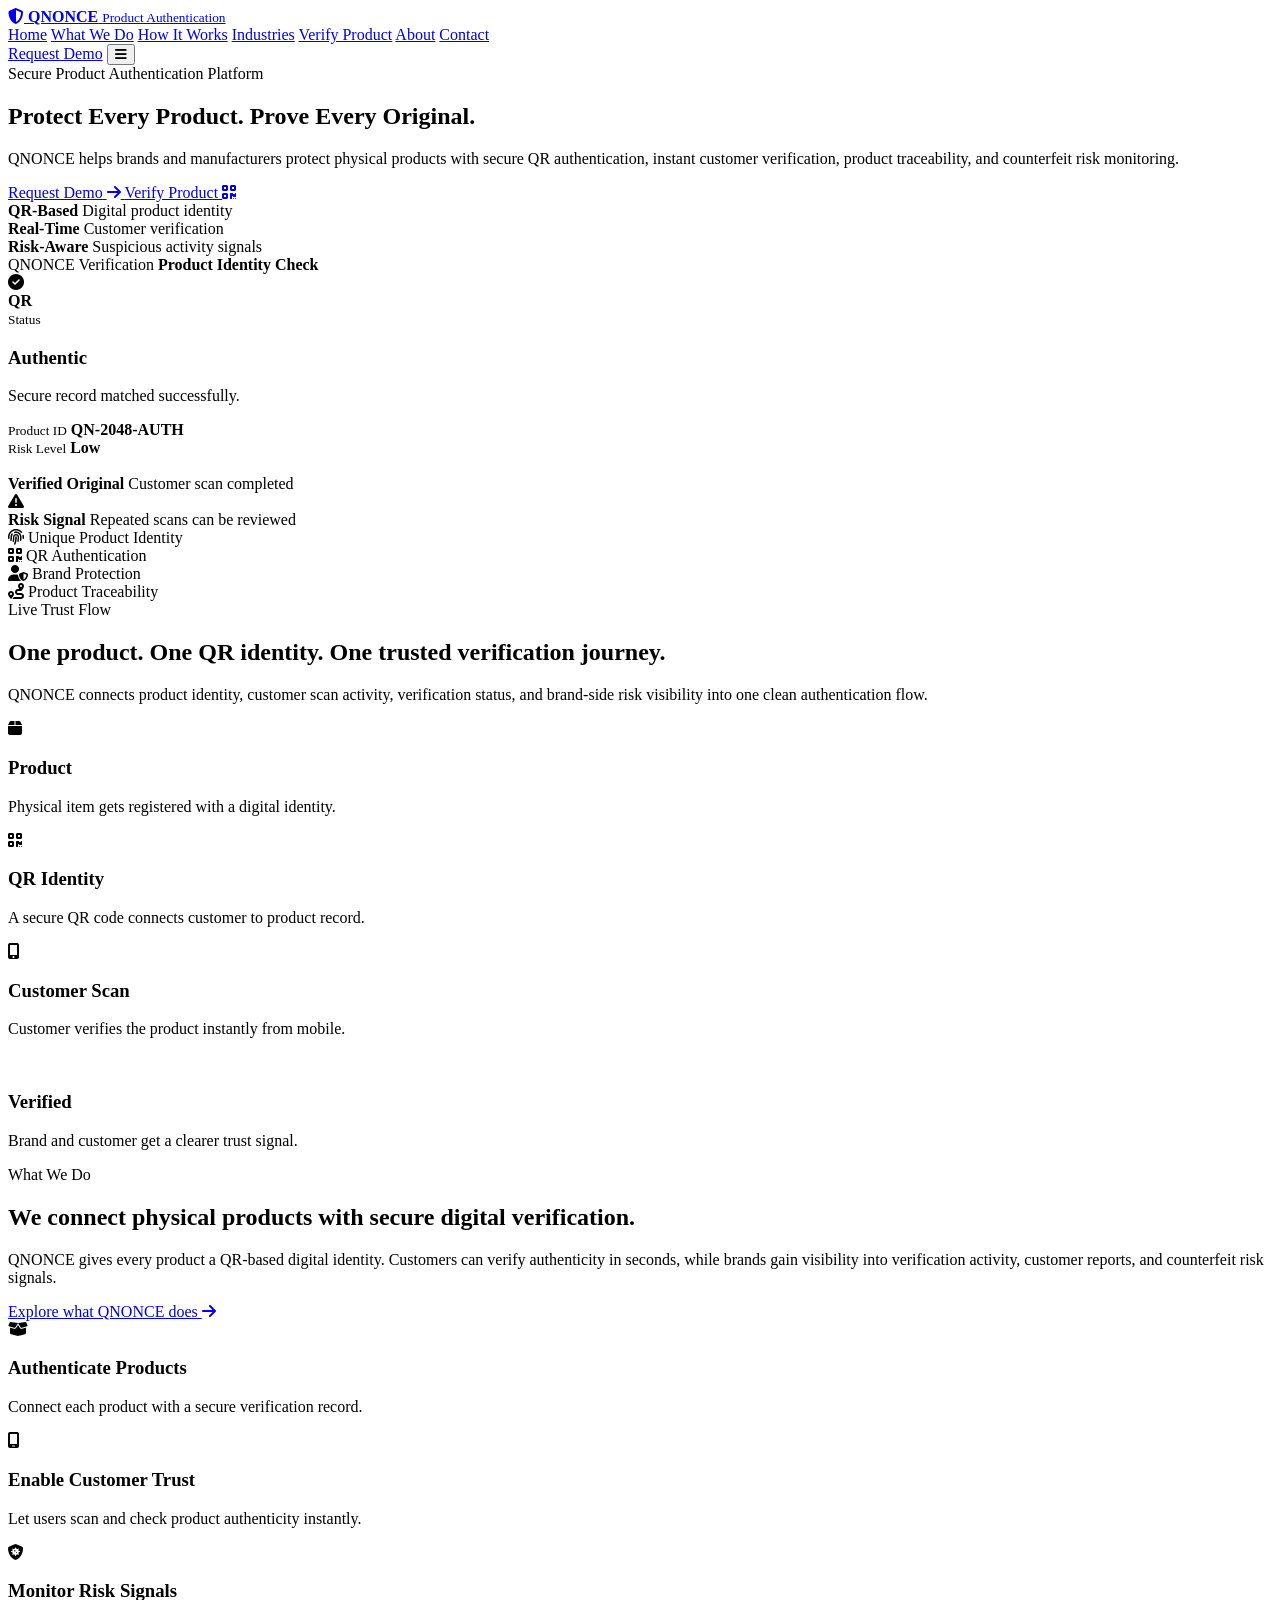
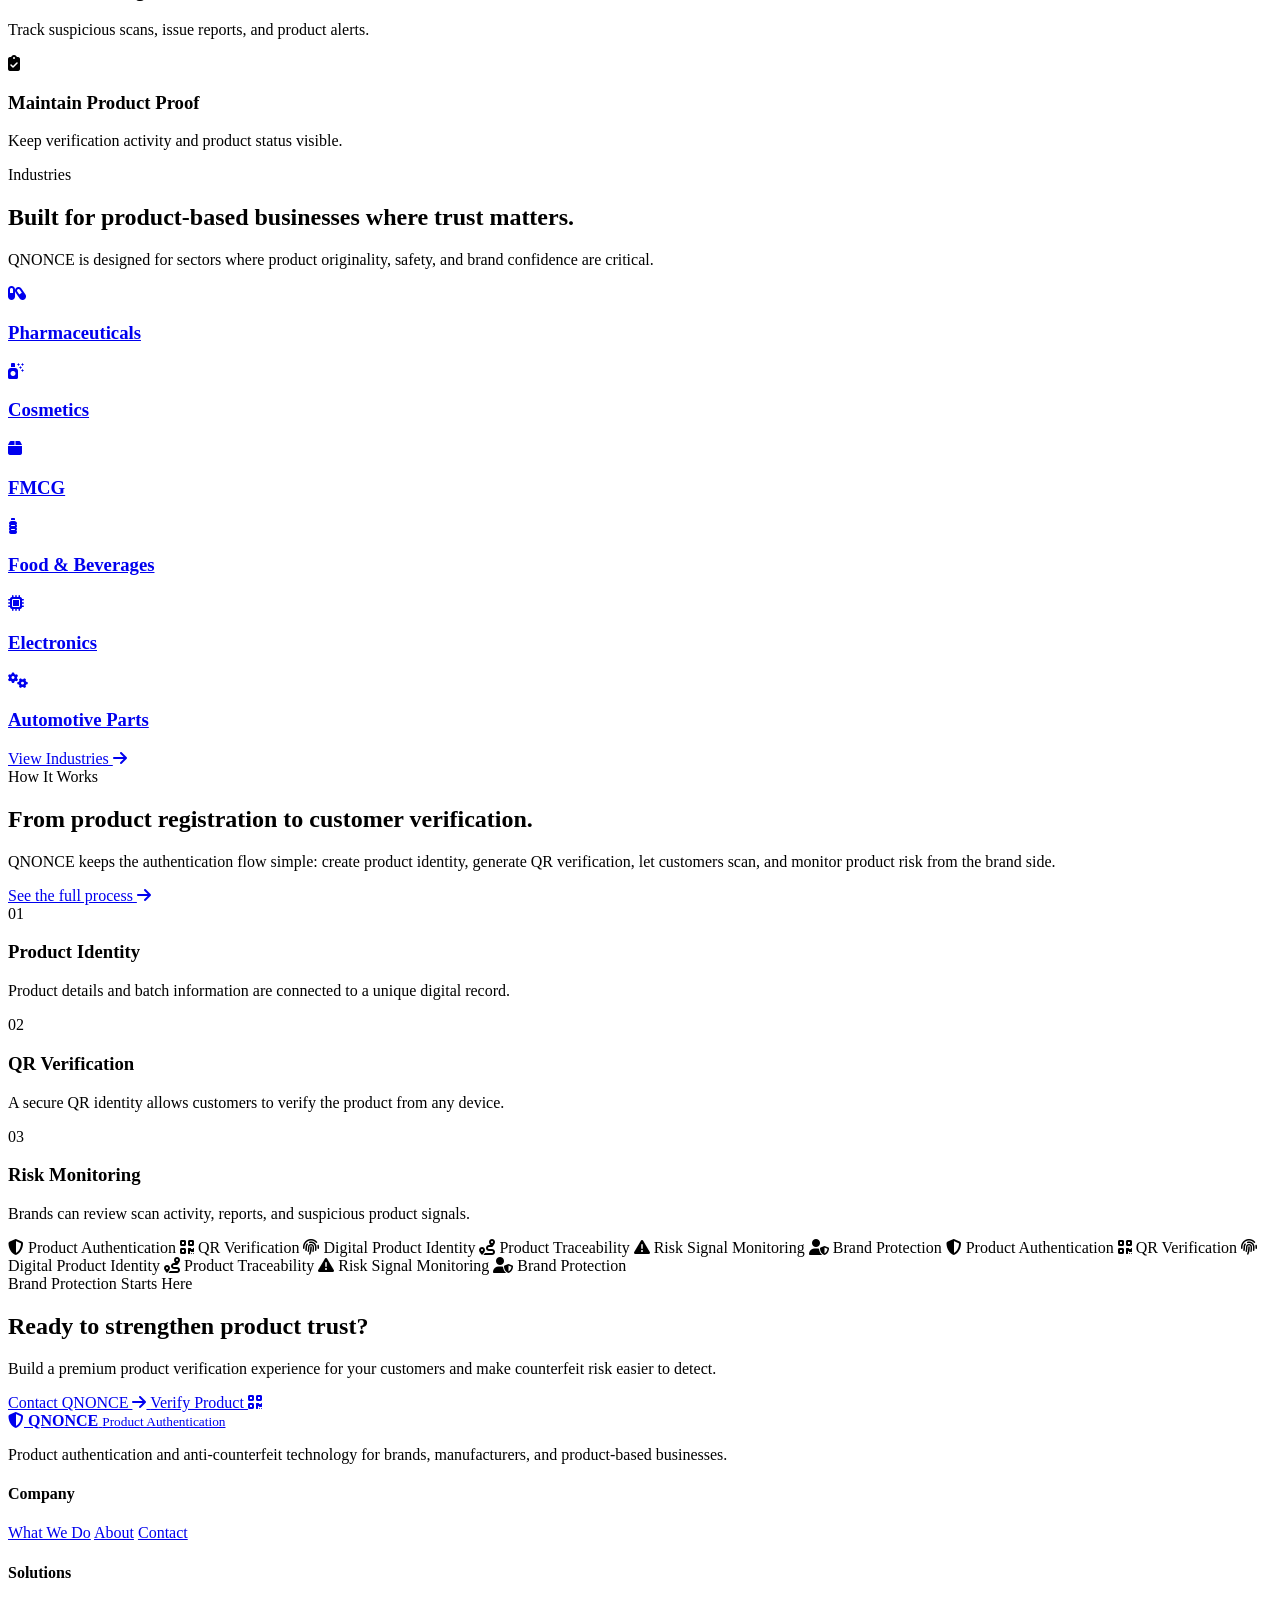
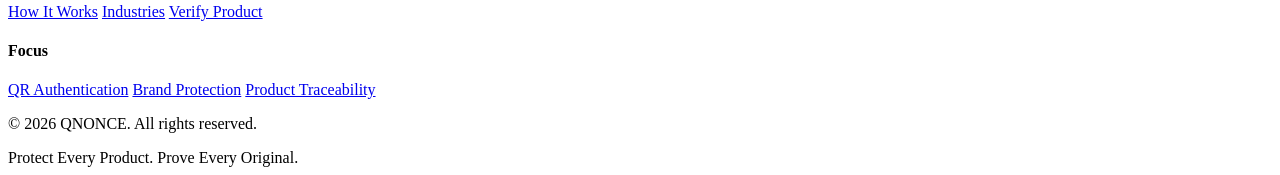
==== commit 6d0957dc: "Add files via upload" ====
--- a/index.html
+++ b/index.html
@@ -1,2213 +1,555 @@
 <!DOCTYPE html>
 <html lang="en">
+
 <head>
-    <meta charset="UTF-8">
-    <meta name="viewport" content="width=device-width, initial-scale=1.0">
-    <title>SecureQR - Next-Gen Anti-Counterfeit Technology</title>
-    <link href="https://cdn.jsdelivr.net/npm/bootstrap@5.3.0/dist/css/bootstrap.min.css" rel="stylesheet">
-    <style>
-        /* ===== GLOBAL STYLES ===== */
-        * {
-            margin: 0;
-            padding: 0;
-            box-sizing: border-box;
-        }
-
-        body {
-            font-family: 'Segoe UI', Tahoma, Geneva, Verdana, sans-serif;
-            line-height: 1.6;
-            overflow-x: hidden;
-        }
-
-        /* ===== SCROLL ANIMATIONS ===== */
-        .fade-in {
-            opacity: 0;
-            transform: translateY(30px);
-            transition: opacity 0.6s ease, transform 0.6s ease;
-        }
-
-        .fade-in.visible {
-            opacity: 1;
-            transform: translateY(0);
-        }
-
-        .slide-left {
-            opacity: 0;
-            transform: translateX(-50px);
-            transition: opacity 0.6s ease, transform 0.6s ease;
-        }
-
-        .slide-left.visible {
-            opacity: 1;
-            transform: translateX(0);
-        }
-
-        .slide-right {
-            opacity: 0;
-            transform: translateX(50px);
-            transition: opacity 0.6s ease, transform 0.6s ease;
-        }
-
-        .slide-right.visible {
-            opacity: 1;
-            transform: translateX(0);
-        }
-
-        /* ===== NAVBAR ===== */
-        .navbar-custom {
-            background: rgba(15, 23, 42, 0.95);
-            backdrop-filter: blur(10px);
-            box-shadow: 0 4px 30px rgba(0, 0, 0, 0.1);
-            padding: 16px 0;
-            position: sticky;
-            top: 0;
-            z-index: 1000;
-            transition: all 0.3s ease;
-        }
-
-        .navbar-custom.scrolled {
-            background: rgba(15, 23, 42, 0.98);
-            padding: 12px 0;
-            box-shadow: 0 6px 40px rgba(0, 0, 0, 0.2);
-        }
-
-        .navbar-brand {
-            font-size: 1.5rem;
-            font-weight: 700;
-            background: linear-gradient(90deg, #60a5fa, #a78bfa);
-            -webkit-background-clip: text;
-            -webkit-text-fill-color: transparent;
-            transition: transform 0.3s ease;
-        }
-
-        .navbar-brand:hover {
-            transform: scale(1.05);
-        }
-
-        .nav-link {
-            color: #e2e8f0 !important;
-            font-weight: 500;
-            margin: 0 8px;
-            padding: 8px 16px !important;
-            border-radius: 8px;
-            transition: all 0.3s ease;
-            position: relative;
-        }
-
-        .nav-link::after {
-            content: '';
-            position: absolute;
-            bottom: 0;
-            left: 50%;
-            width: 0;
-            height: 2px;
-            background: linear-gradient(90deg, #60a5fa, #a78bfa);
-            transition: all 0.3s ease;
-            transform: translateX(-50%);
-        }
-
-        .nav-link:hover {
-            color: #60a5fa !important;
-            background: rgba(96, 165, 250, 0.1);
-        }
-
-        .nav-link:hover::after {
-            width: 80%;
-        }
-
-        .btn-custom {
-            background: linear-gradient(90deg, #2563eb, #7c3aed);
-            color: white;
-            border: none;
-            padding: 10px 24px;
-            border-radius: 10px;
-            font-weight: 600;
-            transition: all 0.3s ease;
-            box-shadow: 0 4px 15px rgba(37, 99, 235, 0.3);
-        }
-
-        .btn-custom:hover {
-            transform: translateY(-2px);
-            box-shadow: 0 6px 25px rgba(37, 99, 235, 0.5);
-            color: white;
-        }
-
-        /* ===== HERO SECTION ===== */
-        .hero-new {
-            padding: 120px 0 100px;
-            background: linear-gradient(135deg, #f0f9ff 0%, #e0e7ff 50%, #fce7f3 100%);
-            position: relative;
-            overflow: hidden;
-        }
-
-        .hero-new::before {
-            content: '';
-            position: absolute;
-            width: 600px;
-            height: 600px;
-            background: radial-gradient(circle, rgba(37, 99, 235, 0.1), transparent);
-            top: -200px;
-            right: -200px;
-            border-radius: 50%;
-            animation: pulse-bg 4s ease-in-out infinite;
-        }
-
-        @keyframes pulse-bg {
-            0%, 100% { transform: scale(1); opacity: 0.1; }
-            50% { transform: scale(1.1); opacity: 0.15; }
-        }
-
-        .hero-badge {
-            display: inline-block;
-            background: linear-gradient(135deg, #dbeafe, #e0e7ff);
-            color: #2563eb;
-            padding: 8px 18px;
-            border-radius: 999px;
-            font-size: 0.9rem;
-            font-weight: 600;
-            margin-bottom: 20px;
-            border: 2px solid rgba(37, 99, 235, 0.2);
-            animation: float 3s ease-in-out infinite;
-        }
-
-        @keyframes float {
-            0%, 100% { transform: translateY(0); }
-            50% { transform: translateY(-10px); }
-        }
-
-        .hero-title {
-            font-size: 3rem;
-            font-weight: 800;
-            line-height: 1.2;
-            margin-bottom: 20px;
-        }
-
-        .hero-title span {
-            background: linear-gradient(90deg, #2563eb, #7c3aed, #ec4899);
-            -webkit-background-clip: text;
-            -webkit-text-fill-color: transparent;
-        }
-
-        .hero-desc {
-            font-size: 1.1rem;
-            color: #475569;
-            max-width: 580px;
-            margin-bottom: 30px;
-        }
-
-        .hero-buttons {
-            display: flex;
-            gap: 16px;
-            flex-wrap: wrap;
-            margin-bottom: 40px;
-        }
-
-        .hero-buttons .btn {
-            padding: 14px 30px;
-            border-radius: 12px;
-            font-weight: 600;
-            transition: all 0.3s ease;
-        }
-
-        .hero-buttons .btn-primary {
-            background: linear-gradient(90deg, #2563eb, #7c3aed);
-            border: none;
-            box-shadow: 0 8px 20px rgba(37, 99, 235, 0.3);
-        }
-
-        .hero-buttons .btn-primary:hover {
-            transform: translateY(-3px);
-            box-shadow: 0 12px 30px rgba(37, 99, 235, 0.4);
-        }
-
-        .hero-buttons .btn-outline-primary {
-            border: 2px solid #2563eb;
-            color: #2563eb;
-        }
-
-        .hero-buttons .btn-outline-primary:hover {
-            background: #2563eb;
-            transform: translateY(-3px);
-        }
-
-        .hero-stats {
-            display: flex;
-            gap: 50px;
-            flex-wrap: wrap;
-        }
-
-        .hero-stats div {
-            text-align: left;
-        }
-
-        .hero-stats h4 {
-            font-size: 2.5rem;
-            font-weight: 700;
-            background: linear-gradient(90deg, #2563eb, #7c3aed);
-            -webkit-background-clip: text;
-            -webkit-text-fill-color: transparent;
-            margin-bottom: 5px;
-        }
-
-        .hero-stats span {
-            color: #64748b;
-            font-size: 0.9rem;
-        }
-
-        .counter {
-            display: inline-block;
-        }
-
-        /* ===== QR MOCK ===== */
-        .qr-mock {
-            width: 350px;
-            height: 350px;
-            margin: auto;
-            background: white;
-            border-radius: 24px;
-            box-shadow: 0 30px 80px rgba(0, 0, 0, 0.15);
-            display: flex;
-            align-items: center;
-            justify-content: center;
-            position: relative;
-            animation: qrFloat 4s ease-in-out infinite;
-        }
-
-        @keyframes qrFloat {
-            0%, 100% { transform: translateY(0); }
-            50% { transform: translateY(-15px); }
-        }
-
-        .qr-grid {
-            width: 240px;
-            height: 240px;
-            background-image: radial-gradient(#1f2937 4px, transparent 4px);
-            background-size: 20px 20px;
-            border-radius: 12px;
-        }
-
-        .qr-label {
-            position: absolute;
-            background: white;
-            padding: 10px 16px;
-            border-radius: 12px;
-            font-size: 0.85rem;
-            font-weight: 600;
-            box-shadow: 0 10px 30px rgba(0, 0, 0, 0.15);
-            white-space: nowrap;
-            animation: labelFloat 3s ease-in-out infinite;
-        }
-
-        @keyframes labelFloat {
-            0%, 100% { transform: translateY(0); }
-            50% { transform: translateY(-5px); }
-        }
-
-        .qr-label.top {
-            top: 30px;
-            left: -60px;
-            background: linear-gradient(135deg, #dbeafe, #e0e7ff);
-            color: #2563eb;
-        }
-
-        .qr-label.bottom {
-            bottom: 30px;
-            right: -70px;
-            background: linear-gradient(135deg, #fce7f3, #fbcfe8);
-            color: #be185d;
-        }
-
-        /* ===== SECTIONS ===== */
-        section {
-            padding: 100px 0;
-        }
-
-        .section-title {
-            font-size: 2.5rem;
-            font-weight: 700;
-            margin-bottom: 15px;
-        }
-
-        .section-title span {
-            background: linear-gradient(90deg, #2563eb, #7c3aed);
-            -webkit-background-clip: text;
-            -webkit-text-fill-color: transparent;
-        }
-
-        .section-subtitle {
-            color: #64748b;
-            max-width: 680px;
-            margin: 0 auto 50px;
-            font-size: 1rem;
-        }
-
-        /* ===== PROBLEM SECTION ===== */
-        .problem-section {
-            background: #ffffff;
-        }
-
-        .problem-title .danger {
-            color: #ef4444;
-        }
-
-        .compare-box {
-            position: relative;
-            display: flex;
-            border-radius: 24px;
-            overflow: hidden;
-            min-height: 320px;
-            box-shadow: 0 20px 60px rgba(0, 0, 0, 0.1);
-        }
-
-        .compare-side {
-            flex: 1;
-            padding: 50px 40px;
-            text-align: left;
-        }
-
-        .compare-side h5 {
-            font-weight: 700;
-            margin-bottom: 25px;
-            font-size: 1.3rem;
-        }
-
-        .compare-side ul {
-            list-style: none;
-            padding: 0;
-        }
-
-        .compare-side li {
-            margin-bottom: 15px;
-            font-size: 1rem;
-            padding-left: 10px;
-        }
-
-        .compare-side.unsafe {
-            background: linear-gradient(180deg, #fef2f2, #fee2e2);
-            color: #991b1b;
-        }
-
-        .compare-side.safe {
-            background: linear-gradient(180deg, #ecfdf5, #d1fae5);
-            color: #065f46;
-        }
-
-        .qr-center {
-            position: absolute;
-            top: 50%;
-            left: 50%;
-            transform: translate(-50%, -50%);
-        }
-
-        .qr-card {
-            width: 130px;
-            height: 130px;
-            background: white;
-            border-radius: 20px;
-            box-shadow: 0 25px 50px rgba(0, 0, 0, 0.2);
-            display: flex;
-            align-items: center;
-            justify-content: center;
-        }
-
-        .qr-dots {
-            width: 80px;
-            height: 80px;
-            background-image: radial-gradient(#1f2937 3px, transparent 3px);
-            background-size: 16px 16px;
-        }
-
-        /* ===== ANIMATED QR CODE ===== */
-        .qr-card-animated {
-            width: 130px;
-            height: 130px;
-            background: white;
-            border-radius: 20px;
-            box-shadow: 0 25px 50px rgba(0, 0, 0, 0.2);
-            display: flex;
-            align-items: center;
-            justify-content: center;
-            position: relative;
-            overflow: hidden;
-        }
-
-        .qr-dots-animated {
-            width: 80px;
-            height: 80px;
-            background-image: radial-gradient(#1f2937 3px, transparent 3px);
-            background-size: 16px 16px;
-            z-index: 1;
-        }
-
-        .scan-line {
-            position: absolute;
-            width: 90%;
-            height: 3px;
-            background: linear-gradient(90deg, transparent, #3b82f6, transparent);
-            top: 0;
-            left: 5%;
-            animation: scanAnimation 3s ease-in-out infinite;
-            z-index: 2;
-            box-shadow: 0 0 10px #3b82f6;
-        }
-
-        @keyframes scanAnimation {
-            0%, 100% { top: 10%; opacity: 0; }
-            10% { opacity: 1; }
-            50% { top: 50%; }
-            90% { opacity: 1; }
-            100% { top: 90%; opacity: 0; }
-        }
-
-        .qr-status {
-            position: absolute;
-            width: 100%;
-            height: 100%;
-            display: flex;
-            flex-direction: column;
-            align-items: center;
-            justify-content: center;
-            background: rgba(255, 255, 255, 0.98);
-            border-radius: 20px;
-            opacity: 0;
-            transform: scale(0.8);
-            transition: all 0.4s ease;
-            z-index: 3;
-        }
-
-        .qr-status.active {
-            opacity: 1;
-            transform: scale(1);
-        }
-
-        .unsafe-status {
-            background: linear-gradient(135deg, rgba(254, 226, 226, 0.98), rgba(252, 165, 165, 0.98));
-        }
-
-        .safe-status {
-            background: linear-gradient(135deg, rgba(220, 252, 231, 0.98), rgba(167, 243, 208, 0.98));
-        }
-
-        .status-icon {
-            font-size: 2.5rem;
-            margin-bottom: 5px;
-            animation: statusPop 0.5s ease;
-        }
-
-        @keyframes statusPop {
-            0% { transform: scale(0); }
-            50% { transform: scale(1.2); }
-            100% { transform: scale(1); }
-        }
-
-        .unsafe-status .status-icon {
-            color: #dc2626;
-        }
-
-        .safe-status .status-icon {
-            color: #16a34a;
-        }
-
-        .status-text {
-            font-size: 0.8rem;
-            font-weight: 700;
-            letter-spacing: 1px;
-        }
-
-        .unsafe-status .status-text {
-            color: #991b1b;
-        }
-
-        .safe-status .status-text {
-            color: #065f46;
-        }
-
-        /* ===== MOBILE DEMO SECTION ===== */
-        .mobile-demo-section {
-            margin-top: 80px;
-            padding: 60px 20px;
-            background: linear-gradient(135deg, #f8fafc, #f1f5f9);
-            border-radius: 30px;
-        }
-
-        .mobile-demo-title {
-            font-size: 2rem;
-            font-weight: 700;
-            margin-bottom: 40px;
-            background: linear-gradient(90deg, #2563eb, #7c3aed);
-            -webkit-background-clip: text;
-            -webkit-text-fill-color: transparent;
-        }
-
-        .mobile-mockup {
-            width: 320px;
-            margin: 0 auto;
-            padding: 15px;
-            background: linear-gradient(135deg, #1e293b, #0f172a);
-            border-radius: 40px;
-            box-shadow: 0 30px 80px rgba(0, 0, 0, 0.3);
-            position: relative;
-        }
-
-        .mobile-mockup::before {
-            content: '';
-            position: absolute;
-            top: -5px;
-            left: -5px;
-            right: -5px;
-            bottom: -5px;
-            background: linear-gradient(45deg, #3b82f6, #8b5cf6, #ec4899);
-            border-radius: 42px;
-            z-index: -1;
-            opacity: 0.5;
-            animation: borderPulse 3s ease-in-out infinite;
-        }
-
-        @keyframes borderPulse {
-            0%, 100% { opacity: 0.3; }
-            50% { opacity: 0.7; }
-        }
-
-        .mobile-screen {
-            background: white;
-            border-radius: 35px;
-            overflow: hidden;
-            position: relative;
-        }
-
-        .mobile-header {
-            background: linear-gradient(135deg, #1e293b, #334155);
-            padding: 25px 20px 15px;
-            display: flex;
-            justify-content: space-between;
-            align-items: center;
-            color: white;
-            font-size: 0.85rem;
-            position: relative;
-        }
-
-        .notch {
-            position: absolute;
-            top: 0;
-            left: 50%;
-            transform: translateX(-50%);
-            width: 120px;
-            height: 25px;
-            background: white;
-            border-radius: 0 0 20px 20px;
-        }
-
-        .mobile-content {
-            padding: 40px 20px;
-            min-height: 500px;
-            display: flex;
-            flex-direction: column;
-            align-items: center;
-            justify-content: center;
-            background: linear-gradient(180deg, #ffffff, #f8fafc);
-        }
-
-        .scan-demo-qr {
-            width: 180px;
-            height: 180px;
-            background: white;
-            border-radius: 20px;
-            box-shadow: 0 15px 40px rgba(0, 0, 0, 0.15);
-            display: flex;
-            align-items: center;
-            justify-content: center;
-            position: relative;
-            margin-bottom: 30px;
-        }
-
-        .demo-qr-code {
-            width: 140px;
-            height: 140px;
-            background-image: radial-gradient(#1f2937 4px, transparent 4px);
-            background-size: 18px 18px;
-            border-radius: 10px;
-        }
-
-        .demo-scan-line {
-            position: absolute;
-            width: 85%;
-            height: 3px;
-            background: linear-gradient(90deg, transparent, #22c55e, transparent);
-            top: 0;
-            left: 7.5%;
-            animation: mobileScan 2.5s ease-in-out infinite;
-            box-shadow: 0 0 10px #22c55e;
-        }
-
-        @keyframes mobileScan {
-            0%, 100% { top: 10%; opacity: 0; }
-            10% { opacity: 1; }
-            50% { top: 50%; }
-            90% { opacity: 1; }
-            100% { top: 90%; opacity: 0; }
-        }
-
-        .verification-result {
-            text-align: center;
-            padding: 20px;
-            min-height: 120px;
-        }
-
-        .result-icon {
-            width: 60px;
-            height: 60px;
-            margin: 0 auto 15px;
-            border-radius: 50%;
-            display: flex;
-            align-items: center;
-            justify-content: center;
-            font-size: 2rem;
-            transition: all 0.5s ease;
-        }
-
-        .result-text {
-            font-size: 1.3rem;
-            font-weight: 700;
-            margin-bottom: 10px;
-            transition: all 0.5s ease;
-            color: #475569;
-        }
-
-        .result-details {
-            font-size: 0.85rem;
-            color: #64748b;
-            transition: all 0.5s ease;
-        }
-
-        .rescan-btn {
-            background: linear-gradient(90deg, #2563eb, #7c3aed);
-            color: white;
-            border: none;
-            padding: 14px 40px;
-            border-radius: 12px;
-            font-weight: 600;
-            font-size: 1rem;
-            cursor: pointer;
-            transition: all 0.3s ease;
-            box-shadow: 0 8px 20px rgba(37, 99, 235, 0.3);
-            margin-top: 20px;
-        }
-
-        .rescan-btn:hover {
-            transform: translateY(-2px);
-            box-shadow: 0 12px 30px rgba(37, 99, 235, 0.5);
-        }
-
-        .rescan-btn:active {
-            transform: translateY(0);
-        }
-
-        .result-scanning {
-            animation: pulse 1.5s ease-in-out infinite;
-        }
-
-        .result-authentic .result-icon {
-            background: linear-gradient(135deg, #dcfce7, #bbf7d0);
-            color: #16a34a;
-        }
-
-        .result-authentic .result-icon::before {
-            content: '✓';
-        }
-
-        .result-authentic .result-text {
-            color: #16a34a;
-        }
-
-        .result-fake .result-icon {
-            background: linear-gradient(135deg, #fee2e2, #fecaca);
-            color: #dc2626;
-        }
-
-        .result-fake .result-icon::before {
-            content: '✗';
-        }
-
-        .result-fake .result-text {
-            color: #dc2626;
-        }
-
-        /* ===== SOLUTION SECTION ===== */
-        .solution-section {
-            background: linear-gradient(135deg, #f8fafc, #f1f5f9);
-        }
-
-        .solution-box {
-            background: linear-gradient(180deg, #ffffff, #f8fafc);
-            border-radius: 30px;
-            padding: 70px 50px;
-            box-shadow: 0 20px 60px rgba(0, 0, 0, 0.08);
-        }
-
-        .solution-cards {
-            display: flex;
-            gap: 30px;
-            justify-content: center;
-            flex-wrap: wrap;
-            margin-top: 40px;
-        }
-
-        .solution-card {
-            background: white;
-            border-radius: 20px;
-            padding: 35px 28px;
-            width: 300px;
-            box-shadow: 0 15px 40px rgba(0, 0, 0, 0.08);
-            transition: all 0.3s ease;
-        }
-
-        .solution-card:hover {
-            transform: translateY(-10px);
-            box-shadow: 0 25px 60px rgba(0, 0, 0, 0.15);
-        }
-
-        .icon {
-            width: 56px;
-            height: 56px;
-            border-radius: 16px;
-            display: flex;
-            align-items: center;
-            justify-content: center;
-            font-size: 24px;
-            color: white;
-            margin-bottom: 15px;
-        }
-
-        .icon.blue { background: linear-gradient(135deg, #3b82f6, #2563eb); }
-        .icon.purple { background: linear-gradient(135deg, #8b5cf6, #6366f1); }
-        .icon.violet { background: linear-gradient(135deg, #a78bfa, #7c3aed); }
-        .icon.pink { background: linear-gradient(135deg, #f472b6, #ec4899); }
-        .icon.indigo { background: linear-gradient(135deg, #6366f1, #4f46e5); }
-        .icon.orange { background: linear-gradient(135deg, #fb923c, #f97316); }
-        .icon.green { background: linear-gradient(135deg, #34d399, #22c55e); }
-
-        .solution-card h5 {
-            font-weight: 700;
-            margin-bottom: 10px;
-        }
-
-        .solution-footer {
-            margin-top: 40px;
-            color: #475569;
-            font-size: 1rem;
-        }
-
-        /* ===== FEATURES ===== */
-        .features-section {
-            background: white;
-        }
-
-        .feature-card {
-            background: white;
-            border-radius: 20px;
-            padding: 35px 30px;
-            box-shadow: 0 15px 40px rgba(0, 0, 0, 0.06);
-            height: 100%;
-            transition: all 0.3s ease;
-            border: 2px solid transparent;
-        }
-
-        .feature-card:hover {
-            transform: translateY(-8px);
-            box-shadow: 0 20px 50px rgba(37, 99, 235, 0.15);
-            border-color: #2563eb;
-        }
-
-        /* ===== HOW IT WORKS ===== */
-        .how-section {
-            background: linear-gradient(135deg, #faf5ff, #f3e8ff);
-        }
-
-        .how-steps {
-            display: flex;
-            align-items: center;
-            justify-content: center;
-            margin-top: 60px;
-            flex-wrap: wrap;
-            gap: 20px;
-        }
-
-        .how-card {
-            background: white;
-            border-radius: 20px;
-            padding: 35px 28px;
-            width: 260px;
-            box-shadow: 0 20px 50px rgba(0, 0, 0, 0.1);
-            text-align: center;
-            position: relative;
-            transition: all 0.3s ease;
-        }
-
-        .how-card:hover {
-            transform: translateY(-10px) scale(1.05);
-            box-shadow: 0 30px 70px rgba(0, 0, 0, 0.15);
-        }
-
-        .step-number {
-            position: absolute;
-            top: -16px;
-            right: -16px;
-            background: linear-gradient(135deg, #1e293b, #0f172a);
-            color: white;
-            width: 40px;
-            height: 40px;
-            border-radius: 50%;
-            font-size: 0.9rem;
-            font-weight: 700;
-            display: flex;
-            align-items: center;
-            justify-content: center;
-            box-shadow: 0 4px 15px rgba(0, 0, 0, 0.3);
-        }
-
-        .arrow {
-            font-size: 36px;
-            color: #94a3b8;
-            margin: 0 10px;
-        }
-
-        .speed-pill {
-            margin-top: 60px;
-            display: inline-block;
-            background: linear-gradient(90deg, #2563eb, #7c3aed);
-            color: white;
-            padding: 16px 32px;
-            border-radius: 999px;
-            font-size: 1rem;
-            box-shadow: 0 15px 40px rgba(99, 102, 241, 0.5);
-            animation: pulse 2s ease-in-out infinite;
-        }
-
-        @keyframes pulse {
-            0%, 100% { transform: scale(1); }
-            50% { transform: scale(1.05); }
-        }
-
-        /* ===== WHY CHOOSE ===== */
-        .why-section {
-            background: white;
-        }
-
-        .why-card {
-            background: white;
-            border-radius: 20px;
-            padding: 35px 30px;
-            box-shadow: 0 15px 40px rgba(0, 0, 0, 0.08);
-            height: 100%;
-            transition: all 0.3s ease;
-        }
-
-        .why-card:hover {
-            transform: translateY(-8px);
-            box-shadow: 0 20px 50px rgba(0, 0, 0, 0.12);
-        }
-
-        .why-card.highlight {
-            background: linear-gradient(135deg, #f0f9ff, #e0f2fe);
-            border: 2px solid #3b82f6;
-        }
-
-        .highlight-title {
-            color: #2563eb;
-        }
-
-        /* ===== INDUSTRIES ===== */
-        .industries-section {
-            background: linear-gradient(135deg, #fefce8, #fef3c7);
-        }
-
-        .industries-box {
-            background: white;
-            border-radius: 30px;
-            padding: 70px 50px;
-            box-shadow: 0 20px 60px rgba(0, 0, 0, 0.1);
-        }
-
-        .industries-grid {
-            display: grid;
-            grid-template-columns: repeat(6, 1fr);
-            gap: 25px;
-            margin-top: 50px;
-        }
-
-        .industry-card {
-            background: linear-gradient(135deg, #ffffff, #f8fafc);
-            border-radius: 18px;
-            padding: 30px 20px;
-            box-shadow: 0 10px 30px rgba(0, 0, 0, 0.06);
-            transition: all 0.3s ease;
-            text-align: center;
-        }
-
-        .industry-card:hover {
-            transform: translateY(-8px) rotate(2deg);
-            box-shadow: 0 20px 50px rgba(37, 99, 235, 0.2);
-        }
-
-        .industry-icon {
-            font-size: 36px;
-            margin-bottom: 12px;
-        }
-
-        /* ===== TESTIMONIALS ===== */
-        .testimonial {
-            background: white;
-            padding: 35px 40px;
-            border-radius: 20px;
-            margin-bottom: 25px;
-            box-shadow: 0 15px 40px rgba(0, 0, 0, 0.08);
-            border-left: 5px solid #2563eb;
-            transition: all 0.3s ease;
-        }
-
-        .testimonial:hover {
-            transform: translateX(10px);
-            box-shadow: 0 20px 50px rgba(37, 99, 235, 0.15);
-        }
-
-        .testimonial p:first-child {
-            font-style: italic;
-            color: #334155;
-            margin-bottom: 15px;
-        }
-
-        .testimonial p:last-child {
-            font-weight: 600;
-            color: #2563eb;
-            margin: 0;
-        }
-
-        /* ===== SECURITY ===== */
-        .security-section {
-            background: white;
-        }
-
-        .security-box {
-            background: linear-gradient(90deg, #2563eb, #7c3aed);
-            border-radius: 30px;
-            padding: 60px 50px;
-            color: white;
-            box-shadow: 0 25px 70px rgba(37, 99, 235, 0.4);
-        }
-
-        .security-items {
-            display: flex;
-            justify-content: space-around;
-            align-items: center;
-            gap: 30px;
-            flex-wrap: wrap;
-            margin-top: 40px;
-        }
-
-        .security-item {
-            text-align: center;
-        }
-
-        .security-icon {
-            font-size: 40px;
-            margin-bottom: 15px;
-        }
-
-        .security-item p {
-            font-size: 1rem;
-            font-weight: 600;
-        }
-
-        .security-title {
-            font-size: 1.9rem;
-            font-weight: 700;
-            margin-bottom: 40px;
-        }
-
-        /* ===== CTA SECTION ===== */
-        .cta-section {
-            position: relative;
-            padding: 140px 0;
-            background: linear-gradient(135deg, #1e3a8a, #5b21b6, #9333ea);
-            overflow: hidden;
-            color: white;
-        }
-
-        .cta-section::before {
-            content: '';
-            position: absolute;
-            width: 400px;
-            height: 250px;
-            bottom: 80px;
-            left: 50%;
-            transform: translateX(-50%);
-            background-image: radial-gradient(rgba(255, 255, 255, 0.3) 2px, transparent 2px);
-            background-size: 18px 18px;
-            opacity: 0.3;
-        }
-
-        .cta-section::after {
-            content: '';
-            position: absolute;
-            width: 300px;
-            height: 300px;
-            top: 60px;
-            right: 100px;
-            background-image: radial-gradient(rgba(255, 255, 255, 0.2) 2px, transparent 2px);
-            background-size: 20px 20px;
-            opacity: 0.25;
-        }
-
-        .cta-content {
-            position: relative;
-            z-index: 2;
-        }
-
-        .cta-section h2 {
-            font-size: 3rem;
-            font-weight: 800;
-            line-height: 1.2;
-            margin-bottom: 20px;
-        }
-
-        .cta-subtitle {
-            max-width: 750px;
-            margin: 0 auto 50px;
-            font-size: 1.1rem;
-            opacity: 0.95;
-        }
-
-        .cta-buttons {
-            display: flex;
-            justify-content: center;
-            gap: 20px;
-            flex-wrap: wrap;
-            margin-bottom: 40px;
-        }
-
-        .cta-buttons .btn {
-            border-radius: 14px;
-            padding: 16px 32px;
-            font-weight: 700;
-            font-size: 1rem;
-            transition: all 0.3s ease;
-        }
-
-        .cta-buttons .btn-light:hover {
-            transform: translateY(-4px);
-            box-shadow: 0 15px 40px rgba(255, 255, 255, 0.4);
-        }
-
-        .cta-buttons .btn-outline-light:hover {
-            background: white;
-            color: #2563eb;
-            transform: translateY(-4px);
-        }
-
-        .cta-points {
-            display: flex;
-            justify-content: center;
-            gap: 35px;
-            font-size: 0.95rem;
-            flex-wrap: wrap;
-        }
-
-        /* ===== CONTACT FORM ===== */
-        .contact-section {
-            background: linear-gradient(135deg, #f8fafc, #f1f5f9);
-        }
-
-        .contact-form {
-            background: white;
-            border-radius: 24px;
-            padding: 50px;
-            box-shadow: 0 20px 60px rgba(0, 0, 0, 0.1);
-            max-width: 700px;
-            margin: 0 auto;
-        }
-
-        .form-control, .form-select {
-            border-radius: 12px;
-            padding: 12px 18px;
-            border: 2px solid #e2e8f0;
-            transition: all 0.3s ease;
-        }
-
-        .form-control:focus, .form-select:focus {
-            border-color: #2563eb;
-            box-shadow: 0 0 0 4px rgba(37, 99, 235, 0.1);
-        }
-
-        .btn-submit {
-            background: linear-gradient(90deg, #2563eb, #7c3aed);
-            color: white;
-            border: none;
-            padding: 14px 40px;
-            border-radius: 12px;
-            font-weight: 600;
-            transition: all 0.3s ease;
-            box-shadow: 0 8px 20px rgba(37, 99, 235, 0.3);
-        }
-
-        .btn-submit:hover {
-            transform: translateY(-3px);
-            box-shadow: 0 12px 30px rgba(37, 99, 235, 0.5);
-        }
-
-        .success-message {
-            background: linear-gradient(135deg, #d1fae5, #a7f3d0);
-            color: #065f46;
-            padding: 20px;
-            border-radius: 12px;
-            margin-top: 20px;
-            display: none;
-            font-weight: 600;
-            text-align: center;
-        }
-
-        .success-message.show {
-            display: block;
-            animation: slideDown 0.5s ease;
-        }
-
-        @keyframes slideDown {
-            from {
-                opacity: 0;
-                transform: translateY(-20px);
-            }
-            to {
-                opacity: 1;
-                transform: translateY(0);
-            }
-        }
-
-        /* ===== FOOTER ===== */
-        .footer-custom {
-            background: linear-gradient(135deg, #0f172a, #1e293b);
-            color: #e2e8f0;
-            padding: 80px 0 0;
-            position: relative;
-            overflow: hidden;
-        }
-
-        .footer-custom::before {
-            content: '';
-            position: absolute;
-            width: 100%;
-            height: 4px;
-            top: 0;
-            left: 0;
-            background: linear-gradient(90deg, #3b82f6, #8b5cf6, #ec4899);
-        }
-
-        .footer-content {
-            padding-bottom: 40px;
-        }
-
-        .footer-custom h5 {
-            color: white;
-            font-weight: 700;
-            margin-bottom: 25px;
-            font-size: 1.3rem;
-            position: relative;
-            padding-bottom: 10px;
-        }
-
-        .footer-custom h5::after {
-            content: '';
-            position: absolute;
-            bottom: 0;
-            left: 0;
-            width: 50px;
-            height: 3px;
-            background: linear-gradient(90deg, #3b82f6, #8b5cf6);
-            border-radius: 2px;
-        }
-
-        .footer-custom p {
-            color: #cbd5e1;
-            line-height: 1.8;
-        }
-
-        .footer-custom ul {
-            list-style: none;
-            padding: 0;
-        }
-
-        .footer-custom ul li {
-            margin-bottom: 12px;
-        }
-
-        .footer-custom ul li a {
-            color: #cbd5e1;
-            text-decoration: none;
-            transition: all 0.3s ease;
-            display: inline-block;
-        }
-
-        .footer-custom ul li a:hover {
-            color: #60a5fa;
-            transform: translateX(5px);
-        }
-
-        .footer-brand {
-            font-size: 1.8rem;
-            font-weight: 800;
-            background: linear-gradient(90deg, #60a5fa, #a78bfa);
-            -webkit-background-clip: text;
-            -webkit-text-fill-color: transparent;
-            margin-bottom: 15px;
-        }
-
-        .footer-bottom {
-            background: rgba(0, 0, 0, 0.3);
-            padding: 30px 0;
-            border-top: 1px solid rgba(255, 255, 255, 0.1);
-        }
-
-        .footer-bottom p {
-            margin: 8px 0;
-            color: #94a3b8;
-            font-size: 0.9rem;
-        }
-
-        .footer-bottom a {
-            color: #cbd5e1;
-            text-decoration: none;
-            transition: color 0.3s ease;
-        }
-
-        .footer-bottom a:hover {
-            color: #60a5fa;
-        }
-
-        .social-icons {
-            display: flex;
-            gap: 15px;
-            margin-top: 20px;
-        }
-
-        .social-icon {
-            width: 45px;
-            height: 45px;
-            background: rgba(255, 255, 255, 0.1);
-            border-radius: 50%;
-            display: flex;
-            align-items: center;
-            justify-content: center;
-            color: white;
-            font-size: 1.2rem;
-            transition: all 0.3s ease;
-            text-decoration: none;
-        }
-
-        .social-icon:hover {
-            background: linear-gradient(135deg, #3b82f6, #8b5cf6);
-            transform: translateY(-5px);
-            color: white;
-        }
-
-        /* ===== BACK TO TOP BUTTON ===== */
-        .back-to-top {
-            position: fixed;
-            bottom: 30px;
-            right: 30px;
-            width: 50px;
-            height: 50px;
-            background: linear-gradient(135deg, #2563eb, #7c3aed);
-            color: white;
-            border-radius: 50%;
-            display: flex;
-            align-items: center;
-            justify-content: center;
-            font-size: 1.2rem;
-            cursor: pointer;
-            opacity: 0;
-            visibility: hidden;
-            transition: all 0.3s ease;
-            box-shadow: 0 8px 20px rgba(37, 99, 235, 0.4);
-            z-index: 999;
-        }
-
-        .back-to-top.show {
-            opacity: 1;
-            visibility: visible;
-        }
-
-        .back-to-top:hover {
-            transform: translateY(-5px);
-            box-shadow: 0 12px 30px rgba(37, 99, 235, 0.6);
-        }
-
-        /* ===== RESPONSIVE ===== */
-        @media (max-width: 992px) {
-            .hero-title { font-size: 2.2rem; }
-            .section-title { font-size: 2rem; }
-            .cta-section h2 { font-size: 2.2rem; }
-            .industries-grid { grid-template-columns: repeat(3, 1fr); }
-            .arrow { display: none; }
-            .qr-label { display: none; }
-            .mobile-demo-title { font-size: 1.7rem; }
-        }
-
-        @media (max-width: 768px) {
-            .hero-title { font-size: 1.8rem; }
-            .section-title { font-size: 1.7rem; }
-            .cta-section h2 { font-size: 1.8rem; }
-            .industries-grid { grid-template-columns: repeat(2, 1fr); }
-            .compare-box { flex-direction: column; }
-            .qr-center {
-                position: relative;
-                transform: none;
-                margin: 20px auto;
-                left: auto;
-                top: auto;
-            }
-            section { padding: 60px 0; }
-            .hero-new { padding: 80px 0 60px; }
-            .contact-form { padding: 30px 20px; }
-            .mobile-mockup { width: 280px; }
-            .mobile-content { padding: 30px 15px; min-height: 450px; }
-            .scan-demo-qr { width: 160px; height: 160px; }
-            .demo-qr-code { width: 120px; height: 120px; }
-            .mobile-demo-title { font-size: 1.5rem; }
-            .mobile-demo-section { margin-top: 50px; padding: 40px 15px; }
-        }
-
-        @media (max-width: 576px) {
-            .mobile-mockup { width: 260px; }
-            .scan-demo-qr { width: 140px; height: 140px; }
-            .demo-qr-code { width: 100px; height: 100px; }
-            .result-text { font-size: 1.1rem; }
-            .rescan-btn { padding: 12px 30px; font-size: 0.95rem; }
-        }
-    </style>
+  <meta charset="UTF-8" />
+  <meta name="viewport" content="width=device-width, initial-scale=1.0" />
+
+  <title>QNONCE | Product Authentication & Anti-Counterfeit Technology</title>
+
+  <meta name="description"
+    content="QNONCE is a product authentication and anti-counterfeit technology company helping brands protect products with secure QR verification, traceability, and counterfeit risk monitoring." />
+
+  <link rel="preconnect" href="https://fonts.googleapis.com" />
+  <link rel="preconnect" href="https://fonts.gstatic.com" crossorigin />
+
+  <link href="https://fonts.googleapis.com/css2?family=Inter:wght@400;500;600;700;800;900&display=swap"
+    rel="stylesheet" />
+
+  <link rel="stylesheet" href="https://cdnjs.cloudflare.com/ajax/libs/font-awesome/6.5.2/css/all.min.css" />
+
+  <link rel="stylesheet" href="css/website.css" />
 </head>
+
 <body>
-    <!-- SMOOTH NAVBAR -->
-    <nav class="navbar navbar-expand-lg navbar-custom">
-        <div class="container">
-            <a class="navbar-brand" href="#home">🔐 SecureQR</a>
-            <button class="navbar-toggler" type="button" data-bs-toggle="collapse" data-bs-target="#navbarNav">
-                <span class="navbar-toggler-icon"></span>
-            </button>
-            <div class="collapse navbar-collapse" id="navbarNav">
-                <ul class="navbar-nav ms-auto align-items-center">
-                    <li class="nav-item"><a class="nav-link" href="#home">Home</a></li>
-                    <li class="nav-item"><a class="nav-link" href="#technology">Technology</a></li>
-                    <li class="nav-item"><a class="nav-link" href="#features">Features</a></li>
-                    <li class="nav-item"><a class="nav-link" href="#how-it-works">How It Works</a></li>
-                    <li class="nav-item"><a class="nav-link" href="#clients">Industries</a></li>
-                    <li class="nav-item"><a class="nav-link" href="#contact">Contact</a></li>
-                    <li class="nav-item"><a class="btn btn-custom ms-3" href="contact.html">Request Demo</a></li>
-                </ul>
-            </div>
-        </div>
-    </nav>
-
-    <!-- HERO SECTION -->
-    <section id="home" class="hero-new">
-        <div class="container">
-            <div class="row align-items-center">
-                <div class="col-md-6 text-center text-md-start slide-left">
-                    <span class="hero-badge">🔒 Next-Gen Anti-Counterfeit Technology</span>
-                    <h1 class="hero-title">
-                        <span>Non-Clonable QR Codes</span><br>
-                        That Prove Authenticity in Real Time
-                    </h1>
-                    <p class="hero-desc">
-                        Secure your products with AI-verified, server-authenticated QR codes that
-                        <strong>cannot be copied, reused, or faked</strong>.
-                    </p>
-                    <div class="hero-buttons">
-                        <a href="#technology" class="btn btn-primary btn-lg">▶ View Live QR Demo</a>
-                        <a href="#contact" class="btn btn-outline-primary btn-lg">Request Enterprise Access</a>
-                    </div>
-                    <div class="hero-stats">
-                        <div>
-                            <h4><span class="counter" data-target="1000000">0</span>+</h4>
-                            <span>Scans Protected</span>
-                        </div>
-                        <div>
-                            <h4><span class="counter" data-target="99.9">0</span>%</h4>
-                            <span>Accuracy</span>
-                        </div>
-                        <div>
-                            <h4><span class="counter" data-target="0">0</span>%</h4>
-                            <span>Clone Rate</span>
-                        </div>
-                    </div>
-                </div>
-                <div class="col-md-6 text-center mt-5 mt-md-0 slide-right">
-                    <div class="qr-mock">
-                        <div class="qr-grid"></div>
-                        <div class="qr-label top">🟢 Real-time Verification</div>
-                        <div class="qr-label bottom">🔐 Encrypted Hash</div>
-                    </div>
-                </div>
-            </div>
-        </div>
+
+  <!-- Header -->
+  <header class="site-header" id="siteHeader">
+    <div class="container header-inner">
+
+      <a href="index.html" class="brand">
+        <span class="brand-mark">
+          <i class="fa-solid fa-shield-halved"></i>
+        </span>
+
+        <span class="brand-text">
+          <strong>QNONCE</strong>
+          <small>Product Authentication</small>
+        </span>
+      </a>
+
+      <nav class="site-nav" id="siteNav">
+        <a href="index.html" class="active">Home</a>
+        <a href="what-we-do.html">What We Do</a>
+        <a href="how-it-works.html">How It Works</a>
+        <a href="industries.html">Industries</a>
+        <a href="verify-product.html">Verify Product</a>
+        <a href="about.html">About</a>
+        <a href="contact.html">Contact</a>
+      </nav>
+
+      <div class="header-actions">
+        <a href="contact.html" class="header-demo-btn">Request Demo</a>
+
+        <button class="mobile-menu-btn" id="mobileMenuBtn" aria-label="Open menu">
+          <i class="fa-solid fa-bars"></i>
+        </button>
+      </div>
+
+    </div>
+  </header>
+
+  <main>
+
+    <!-- Hero -->
+    <section class="home-hero">
+      <div class="hero-bg-grid"></div>
+      <div class="hero-light hero-light-one"></div>
+      <div class="hero-light hero-light-two"></div>
+
+      <div class="container home-hero-grid">
+
+        <div class="home-hero-content">
+
+          <div class="hero-badge">
+            <span class="live-dot"></span>
+            Secure Product Authentication Platform
+          </div>
+
+          <h1>
+            Protect Every Product.
+            <span>Prove Every Original.</span>
+          </h1>
+
+          <p>
+            QNONCE helps brands and manufacturers protect physical products with secure QR authentication,
+            instant customer verification, product traceability, and counterfeit risk monitoring.
+          </p>
+
+          <div class="hero-actions">
+            <a href="contact.html" class="primary-btn">
+              Request Demo
+              <i class="fa-solid fa-arrow-right"></i>
+            </a>
+
+            <a href="verify-product.html" class="secondary-btn">
+              Verify Product
+              <i class="fa-solid fa-qrcode"></i>
+            </a>
+          </div>
+
+          <div class="hero-proof-row">
+            <div>
+              <strong>QR-Based</strong>
+              <span>Digital product identity</span>
+            </div>
+
+            <div>
+              <strong>Real-Time</strong>
+              <span>Customer verification</span>
+            </div>
+
+            <div>
+              <strong>Risk-Aware</strong>
+              <span>Suspicious activity signals</span>
+            </div>
+          </div>
+
+        </div>
+
+        <!-- Animated Visual -->
+        <div class="home-hero-visual" aria-label="QNONCE product authentication visual">
+
+          <div class="hero-particles">
+            <span></span>
+            <span></span>
+            <span></span>
+            <span></span>
+            <span></span>
+            <span></span>
+          </div>
+
+          <div class="orbit-ring ring-one"></div>
+          <div class="orbit-ring ring-two"></div>
+
+          <div class="auth-device">
+
+            <div class="device-header">
+              <div>
+                <span>QNONCE Verification</span>
+                <strong>Product Identity Check</strong>
+              </div>
+
+              <div class="device-status">
+                <i class="fa-solid fa-circle-check"></i>
+              </div>
+            </div>
+
+            <div class="scan-area">
+              <div class="qr-art">
+                <span></span>
+                <span></span>
+                <span></span>
+                <span></span>
+
+                <div class="scan-line"></div>
+
+                <strong>QR</strong>
+              </div>
+
+              <div class="auth-result">
+                <small>Status</small>
+                <h3>Authentic</h3>
+                <p>Secure record matched successfully.</p>
+              </div>
+            </div>
+
+            <div class="identity-panel">
+              <div>
+                <small>Product ID</small>
+                <strong>QN-2048-AUTH</strong>
+              </div>
+
+              <div>
+                <small>Risk Level</small>
+                <strong class="safe-text">Low</strong>
+              </div>
+            </div>
+
+          </div>
+
+          <div class="floating-chip chip-verified">
+            <i class="fa-solid fa-shield-check"></i>
+            <div>
+              <strong>Verified Original</strong>
+              <span>Customer scan completed</span>
+            </div>
+          </div>
+
+          <div class="floating-chip chip-alert">
+            <i class="fa-solid fa-triangle-exclamation"></i>
+            <div>
+              <strong>Risk Signal</strong>
+              <span>Repeated scans can be reviewed</span>
+            </div>
+          </div>
+
+        </div>
+
+      </div>
     </section>
 
-    <!-- PROBLEM SECTION WITH ANIMATED QR -->
-    <section id="technology" class="problem-section">
-        <div class="container text-center">
-            <h2 class="section-title fade-in">
-                The Problem with <span class="danger">Regular QR Codes</span>
-            </h2>
-            <p class="section-subtitle fade-in">
-                Traditional QR codes can be easily photographed, copied, and printed by fraudsters,
-                leading to counterfeit products and brand damage.
-            </p>
-            <div class="compare-box fade-in">
-                <div class="compare-side unsafe">
-                    <h5>← Regular QR (Unsafe)</h5>
-                    <ul>
-                        <li>✗ Can be copied</li>
-                        <li>✗ Can be cloned</li>
-                        <li>✗ Reusable by fraudsters</li>
-                        <li>✗ No real verification</li>
-                    </ul>
-                </div>
-                <div class="qr-center">
-                    <div class="qr-card-animated">
-                        <div class="qr-dots-animated"></div>
-                        <div class="scan-line"></div>
-                        <div class="qr-status unsafe-status">
-                            <span class="status-icon">✗</span>
-                            <span class="status-text">CLONED</span>
-                        </div>
-                        <div class="qr-status safe-status">
-                            <span class="status-icon">✓</span>
-                            <span class="status-text">VERIFIED</span>
-                        </div>
-                    </div>
-                </div>
-                <div class="compare-side safe">
-                    <h5>Non-Clonable QR (Secure) →</h5>
-                    <ul>
-                        <li>✓ Impossible to copy</li>
-                        <li>✓ Server-verified</li>
-                        <li>✓ One-time use only</li>
-                        <li>✓ Real-time validation</li>
-                    </ul>
-                </div>
-            </div>
-
-            <!-- MOBILE DEMO SECTION -->
-            <div class="mobile-demo-section fade-in">
-                <h3 class="mobile-demo-title">See It In Action 📱</h3>
-                <div class="mobile-mockup">
-                    <div class="mobile-screen">
-                        <div class="mobile-header">
-                            <div class="time">9:41</div>
-                            <div class="notch"></div>
-                            <div class="signal">📶 🔋</div>
-                        </div>
-                        <div class="mobile-content">
-                            <div class="scan-demo-qr">
-                                <div class="demo-qr-code"></div>
-                                <div class="demo-scan-line"></div>
-                            </div>
-                            <div class="verification-result">
-                                <div class="result-icon"></div>
-                                <div class="result-text">Ready to Scan</div>
-                                <div class="result-details">Tap button below to verify</div>
-                            </div>
-                            <button class="rescan-btn">Tap to Scan</button>
-                        </div>
-                    </div>
-                </div>
-            </div>
-        </div>
+    <!-- Core Identity Strip -->
+    <section class="identity-strip">
+      <div class="container identity-strip-grid">
+
+        <div class="identity-item">
+          <i class="fa-solid fa-fingerprint"></i>
+          <span>Unique Product Identity</span>
+        </div>
+
+        <div class="identity-item">
+          <i class="fa-solid fa-qrcode"></i>
+          <span>QR Authentication</span>
+        </div>
+
+        <div class="identity-item">
+          <i class="fa-solid fa-user-shield"></i>
+          <span>Brand Protection</span>
+        </div>
+
+        <div class="identity-item">
+          <i class="fa-solid fa-route"></i>
+          <span>Product Traceability</span>
+        </div>
+
+      </div>
     </section>
 
-    <!-- SOLUTION SECTION -->
-    <section class="solution-section">
-        <div class="container">
-            <div class="solution-box text-center fade-in">
-                <h2 class="section-title">Our <span>Solution</span></h2>
-                <p class="section-subtitle">
-                    We provide <strong>next-generation non-clonable QR codes</strong> that authenticate
-                    products in real time. Every scan is validated through a secure backend using:
-                </p>
-                <div class="solution-cards">
-                    <div class="solution-card">
-                        <div class="icon blue">🔐</div>
-                        <h5>Cryptographic Signatures</h5>
-                        <p>Each QR contains encrypted data that cannot be replicated</p>
-                    </div>
-                    <div class="solution-card">
-                        <div class="icon purple">🛡️</div>
-                        <h5>Scan Limits</h5>
-                        <p>One QR → one genuine verification, repeated scans are flagged</p>
-                    </div>
-                    <div class="solution-card">
-                        <div class="icon violet">📱</div>
-                        <h5>Device Fingerprinting</h5>
-                        <p>Track scan location, device, and behavioral patterns</p>
-                    </div>
-                </div>
-                <p class="solution-footer">
-                    Built for <strong>medicines, FMCG, documents, luxury goods</strong>, and any
-                    high-value products that need protection
-                </p>
-            </div>
-        </div>
+    <!-- Animated Trust Journey -->
+<section class="trust-journey-section">
+  <div class="container">
+
+    <div class="section-heading">
+      <span class="section-label">Live Trust Flow</span>
+      <h2>One product. One QR identity. One trusted verification journey.</h2>
+      <p>
+        QNONCE connects product identity, customer scan activity, verification status, and brand-side risk visibility
+        into one clean authentication flow.
+      </p>
+    </div>
+
+    <div class="trust-journey-board">
+
+      <div class="journey-node">
+        <div class="journey-icon">
+          <i class="fa-solid fa-box"></i>
+        </div>
+        <h3>Product</h3>
+        <p>Physical item gets registered with a digital identity.</p>
+      </div>
+
+      <div class="journey-line">
+        <span></span>
+      </div>
+
+      <div class="journey-node">
+        <div class="journey-icon">
+          <i class="fa-solid fa-qrcode"></i>
+        </div>
+        <h3>QR Identity</h3>
+        <p>A secure QR code connects customer to product record.</p>
+      </div>
+
+      <div class="journey-line">
+        <span></span>
+      </div>
+
+      <div class="journey-node active">
+        <div class="journey-icon">
+          <i class="fa-solid fa-mobile-screen-button"></i>
+        </div>
+        <h3>Customer Scan</h3>
+        <p>Customer verifies the product instantly from mobile.</p>
+      </div>
+
+      <div class="journey-line">
+        <span></span>
+      </div>
+
+      <div class="journey-node">
+        <div class="journey-icon">
+          <i class="fa-solid fa-shield-check"></i>
+        </div>
+        <h3>Verified</h3>
+        <p>Brand and customer get a clearer trust signal.</p>
+      </div>
+
+    </div>
+
+  </div>
+</section>
+
+    <!-- Home Intro -->
+    <section class="home-section home-intro-section">
+      <div class="container intro-grid">
+
+        <div class="intro-content">
+          <span class="section-label">What We Do</span>
+
+          <h2>We connect physical products with secure digital verification.</h2>
+
+          <p>
+            QNONCE gives every product a QR-based digital identity. Customers can verify authenticity in seconds,
+            while brands gain visibility into verification activity, customer reports, and counterfeit risk signals.
+          </p>
+
+          <a href="what-we-do.html" class="text-link">
+            Explore what QNONCE does
+            <i class="fa-solid fa-arrow-right"></i>
+          </a>
+        </div>
+
+        <div class="intro-card-grid">
+
+          <div class="mini-card">
+            <i class="fa-solid fa-box-open"></i>
+            <h3>Authenticate Products</h3>
+            <p>Connect each product with a secure verification record.</p>
+          </div>
+
+          <div class="mini-card">
+            <i class="fa-solid fa-mobile-screen"></i>
+            <h3>Enable Customer Trust</h3>
+            <p>Let users scan and check product authenticity instantly.</p>
+          </div>
+
+          <div class="mini-card">
+            <i class="fa-solid fa-shield-virus"></i>
+            <h3>Monitor Risk Signals</h3>
+            <p>Track suspicious scans, issue reports, and product alerts.</p>
+          </div>
+
+          <div class="mini-card">
+            <i class="fa-solid fa-clipboard-check"></i>
+            <h3>Maintain Product Proof</h3>
+            <p>Keep verification activity and product status visible.</p>
+          </div>
+
+        </div>
+
+      </div>
     </section>
 
-    <!-- FEATURES SECTION -->
-    <section id="features" class="features-section">
-        <div class="container text-center">
-            <h2 class="section-title fade-in">Core <span>Features</span></h2>
-            <p class="section-subtitle fade-in">
-                Enterprise-grade security features designed to protect your brand and customers
-            </p>
-            <div class="row g-4 mt-4">
-                <div class="col-md-4 fade-in">
-                    <div class="feature-card">
-                        <div class="icon blue">🔐</div>
-                        <h5>Non-Clonable QR Engine</h5>
-                        <p>Dynamic QR codes linked with encrypted server validation that cannot be duplicated or reused.</p>
-                    </div>
-                </div>
-                <div class="col-md-4 fade-in">
-                    <div class="feature-card">
-                        <div class="icon purple">✔️</div>
-                        <h5>Scan-Based Authentication</h5>
-                        <p>One QR → one genuine verification only. All subsequent scans are automatically flagged.</p>
-                    </div>
-                </div>
-                <div class="col-md-4 fade-in">
-                    <div class="feature-card">
-                        <div class="icon violet">📱</div>
-                        <h5>Image-Based Result Animation</h5>
-                        <p>Beautiful animated results showing Authentic or Fake status with smooth motion UX.</p>
-                    </div>
-                </div>
-                <div class="col-md-4 fade-in">
-                    <div class="feature-card">
-                        <div class="icon pink">📊</div>
-                        <h5>Backend Dashboard</h5>
-                        <p>Analytics for scans, locations, attempts, fraud alerts, and behavioral patterns.</p>
-                    </div>
-                </div>
-                <div class="col-md-4 fade-in">
-                    <div class="feature-card">
-                        <div class="icon indigo">💻</div>
-                        <h5>API & SDK Integration</h5>
-                        <p>Easy integration with packaging systems, mobile apps, ERP, and infrastructure.</p>
-                    </div>
-                </div>
-                <div class="col-md-4 fade-in">
-                    <div class="feature-card">
-                        <div class="icon orange">🌐</div>
-                        <h5>Global Scalability</h5>
-                        <p>Deploy worldwide with multi-language support and cloud infrastructure.</p>
-                    </div>
-                </div>
-            </div>
-        </div>
+    <!-- Industries Preview -->
+    <section class="home-section industry-preview-section">
+      <div class="container">
+
+        <div class="section-heading">
+          <span class="section-label">Industries</span>
+          <h2>Built for product-based businesses where trust matters.</h2>
+          <p>
+            QNONCE is designed for sectors where product originality, safety, and brand confidence are critical.
+          </p>
+        </div>
+
+        <div class="industry-preview-grid">
+
+          <a href="industries.html" class="industry-preview-card">
+            <i class="fa-solid fa-capsules"></i>
+            <h3>Pharmaceuticals</h3>
+          </a>
+
+          <a href="industries.html" class="industry-preview-card">
+            <i class="fa-solid fa-spray-can-sparkles"></i>
+            <h3>Cosmetics</h3>
+          </a>
+
+          <a href="industries.html" class="industry-preview-card">
+            <i class="fa-solid fa-box"></i>
+            <h3>FMCG</h3>
+          </a>
+
+          <a href="industries.html" class="industry-preview-card">
+            <i class="fa-solid fa-bottle-water"></i>
+            <h3>Food & Beverages</h3>
+          </a>
+
+          <a href="industries.html" class="industry-preview-card">
+            <i class="fa-solid fa-microchip"></i>
+            <h3>Electronics</h3>
+          </a>
+
+          <a href="industries.html" class="industry-preview-card">
+            <i class="fa-solid fa-gears"></i>
+            <h3>Automotive Parts</h3>
+          </a>
+
+        </div>
+
+        <div class="center-action">
+          <a href="industries.html" class="outline-dark-btn">
+            View Industries
+            <i class="fa-solid fa-arrow-right"></i>
+          </a>
+        </div>
+
+      </div>
     </section>
 
-    <!-- HOW IT WORKS -->
-    <section id="how-it-works" class="how-section">
-        <div class="container text-center">
-            <h2 class="section-title fade-in">How It <span>Works</span></h2>
-            <p class="section-subtitle fade-in">
-                A simple, secure process that happens in milliseconds
-            </p>
-            <div class="how-steps">
-                <div class="how-card fade-in">
-                    <div class="step-number">01</div>
-                    <div class="icon blue">📷</div>
-                    <h5>Customer Scans QR</h5>
-                    <p>Customer scans the QR code from product packaging using any smartphone camera</p>
-                </div>
-                <div class="arrow">→</div>
-                <div class="how-card fade-in">
-                    <div class="step-number">02</div>
-                    <div class="icon purple">🛡️</div>
-                    <h5>Secure Verification</h5>
-                    <p>QR hash + device data is sent to our secure backend server for real-time validation</p>
-                </div>
-                <div class="arrow">→</div>
-                <div class="how-card fade-in">
-                    <div class="step-number">03</div>
-                    <div class="icon violet">✔️</div>
-                    <h5>Animated Result</h5>
-                    <p>✓ Green = Authentic<br>✗ Red = Duplicate / Cloned detected</p>
-                </div>
-                <div class="arrow">→</div>
-                <div class="how-card fade-in">
-                    <div class="step-number">04</div>
-                    <div class="icon pink">📈</div>
-                    <h5>Brand Trust Created</h5>
-                    <p>Customer confidence increases and your brand is protected from counterfeits</p>
-                </div>
-            </div>
-            <div class="speed-pill">
-                ⚡ Complete verification in <strong>under 1 second</strong>
-            </div>
-        </div>
+    <!-- How It Works Preview -->
+    <section class="home-section process-preview-section">
+      <div class="container process-preview-grid">
+
+        <div class="process-left">
+          <span class="section-label">How It Works</span>
+
+          <h2>From product registration to customer verification.</h2>
+
+          <p>
+            QNONCE keeps the authentication flow simple: create product identity, generate QR verification,
+            let customers scan, and monitor product risk from the brand side.
+          </p>
+
+          <a href="how-it-works.html" class="text-link light">
+            See the full process
+            <i class="fa-solid fa-arrow-right"></i>
+          </a>
+        </div>
+
+        <div class="process-steps-preview">
+
+          <div class="process-step">
+            <span>01</span>
+            <div>
+              <h3>Product Identity</h3>
+              <p>Product details and batch information are connected to a unique digital record.</p>
+            </div>
+          </div>
+
+          <div class="process-step">
+            <span>02</span>
+            <div>
+              <h3>QR Verification</h3>
+              <p>A secure QR identity allows customers to verify the product from any device.</p>
+            </div>
+          </div>
+
+          <div class="process-step">
+            <span>03</span>
+            <div>
+              <h3>Risk Monitoring</h3>
+              <p>Brands can review scan activity, reports, and suspicious product signals.</p>
+            </div>
+          </div>
+
+        </div>
+
+      </div>
     </section>
-
-    <!-- WHY CHOOSE -->
-    <section class="why-section">
-        <div class="container text-center">
-            <h2 class="section-title fade-in">Why Choose <span>SecureQR</span></h2>
-            <p class="section-subtitle fade-in">
-                Comprehensive protection with cutting-edge technology
-            </p>
-            <div class="row justify-content-center g-4 mt-4">
-                <div class="col-md-4 fade-in">
-                    <div class="why-card">
-                        <div class="icon blue">🔐</div>
-                        <h5>Impossible to Clone</h5>
-                        <p>Cryptographic security ensures QR codes cannot be duplicated or reused</p>
-                    </div>
-                </div>
-                <div class="col-md-4 fade-in">
-                    <div class="why-card highlight">
-                        <div class="icon purple">⚡</div>
-                        <h5 class="highlight-title">Real-Time Validation</h5>
-                        <p>Lightning-fast server verification in under 1 second</p>
-                    </div>
-                </div>
-                <div class="col-md-4 fade-in">
-                    <div class="why-card">
-                        <div class="icon violet">📈</div>
-                        <h5>Live Analytics</h5>
-                        <p>Track scans, locations, attempts, and fraud detection in real time</p>
-                    </div>
-                </div>
-                <div class="col-md-4 fade-in">
-                    <div class="why-card">
-                        <div class="icon pink">🌍</div>
-                        <h5>Works Worldwide</h5>
-                        <p>Any device, any location – seamless global authentication</p>
-                    </div>
-                </div>
-                <div class="col-md-4 fade-in">
-                    <div class="why-card">
-                        <div class="icon orange">🏭</div>
-                        <h5>Industry-Ready</h5>
-                        <p>Perfect for pharma, FMCG, certificates, luxury goods & documents</p>
-                    </div>
-                </div>
-                <div class="col-md-4 fade-in">
-                    <div class="why-card">
-                        <div class="icon green">💲</div>
-                        <h5>Cost-Effective</h5>
-                        <p>Affordable pricing with maximum ROI and brand protection</p>
-                    </div>
-                </div>
-            </div>
-        </div>
+    <!-- Trust Ticker -->
+<section class="trust-ticker-section">
+  <div class="trust-ticker">
+    <div class="ticker-track">
+      <span><i class="fa-solid fa-shield-halved"></i> Product Authentication</span>
+      <span><i class="fa-solid fa-qrcode"></i> QR Verification</span>
+      <span><i class="fa-solid fa-fingerprint"></i> Digital Product Identity</span>
+      <span><i class="fa-solid fa-route"></i> Product Traceability</span>
+      <span><i class="fa-solid fa-triangle-exclamation"></i> Risk Signal Monitoring</span>
+      <span><i class="fa-solid fa-user-shield"></i> Brand Protection</span>
+
+      <span><i class="fa-solid fa-shield-halved"></i> Product Authentication</span>
+      <span><i class="fa-solid fa-qrcode"></i> QR Verification</span>
+      <span><i class="fa-solid fa-fingerprint"></i> Digital Product Identity</span>
+      <span><i class="fa-solid fa-route"></i> Product Traceability</span>
+      <span><i class="fa-solid fa-triangle-exclamation"></i> Risk Signal Monitoring</span>
+      <span><i class="fa-solid fa-user-shield"></i> Brand Protection</span>
+    </div>
+  </div>
+</section>
+
+    <!-- CTA -->
+    <section class="home-cta-section">
+      <div class="container home-cta-box">
+
+        <div>
+          <span class="section-label">Brand Protection Starts Here</span>
+          <h2>Ready to strengthen product trust?</h2>
+          <p>
+            Build a premium product verification experience for your customers and make counterfeit risk easier to
+            detect.
+          </p>
+        </div>
+
+        <div class="cta-actions">
+          <a href="contact.html" class="primary-btn">
+            Contact QNONCE
+            <i class="fa-solid fa-arrow-right"></i>
+          </a>
+
+          <a href="verify-product.html" class="secondary-light-btn">
+            Verify Product
+            <i class="fa-solid fa-qrcode"></i>
+          </a>
+        </div>
+
+      </div>
     </section>
 
-    <!-- INDUSTRIES -->
-    <section id="clients" class="industries-section">
-        <div class="container">
-            <div class="industries-box text-center fade-in">
-                <h2 class="section-title">Trusted by Leading <span>Industries</span></h2>
-                <p class="section-subtitle">
-                    Our non-clonable QR technology protects brands across multiple sectors
-                </p>
-                <div class="industries-grid">
-                    <div class="industry-card">
-                        <div class="industry-icon">💊</div>
-                        <p>Pharmaceutical</p>
-                    </div>
-                    <div class="industry-card">
-                        <div class="industry-icon">🛒</div>
-                        <p>FMCG</p>
-                    </div>
-                    <div class="industry-card">
-                        <div class="industry-icon">🏭</div>
-                        <p>Manufacturing</p>
-                    </div>
-                    <div class="industry-card">
-                        <div class="industry-icon">💎</div>
-                        <p>Luxury Goods</p>
-                    </div>
-                    <div class="industry-card">
-                        <div class="industry-icon">📄</div>
-                        <p>Documents</p>
-                    </div>
-                    <div class="industry-card">
-                        <div class="industry-icon">📱</div>
-                        <p>Electronics</p>
-                    </div>
-                </div>
-            </div>
-        </div>
-    </section>
-
-    <!-- TESTIMONIALS -->
-    <section class="section bg-light">
-        <div class="container">
-            <h2 class="section-title text-center fade-in">Trusted by Industry <span>Leaders</span></h2>
-            <p class="section-subtitle text-center fade-in">See what our clients say about SecureQR</p>
-            <div class="testimonial fade-in">
-                <p>"This QR system stopped counterfeit medicines instantly. Our customers now trust our products completely. The real-time verification gives us peace of mind."</p>
-                <p>👩‍⚕️ Dr. Priya Sharma, Chief Quality Officer, PharmaCare Ltd</p>
-            </div>
-            <div class="testimonial fade-in">
-                <p>"Deployed across 50,000+ products. Zero cloning incidents since implementation. The dashboard analytics help us track every scan attempt."</p>
-                <p>👨‍💼 Rajesh Kumar, Supply Chain Director, FMCG Global</p>
-            </div>
-            <div class="testimonial fade-in">
-                <p>"Our high-value products are now completely protected. The animated verification process creates an amazing customer experience."</p>
-                <p>👩‍💼 Sarah Johnson, Brand Protection Manager, LuxuryBrand</p>
-            </div>
-        </div>
-    </section>
-
-    <!-- SECURITY STANDARDS -->
-    <section class="security-section">
-        <div class="container">
-            <div class="security-box text-center fade-in">
-                <h2 class="security-title">Security Standards</h2>
-                <div class="security-items">
-                    <div class="security-item">
-                        <div class="security-icon">🔐</div>
-                        <p>ISO-Ready Architecture</p>
-                    </div>
-                    <div class="security-item">
-                        <div class="security-icon">🛡️</div>
-                        <p>Encrypted APIs</p>
-                    </div>
-                    <div class="security-item">
-                        <div class="security-icon">☁️</div>
-                        <p>Cloud-Based Uptime</p>
-                    </div>
-                    <div class="security-item">
-                        <div class="security-icon">✅</div>
-                        <p>99.9% Accuracy</p>
-                    </div>
-                </div>
-            </div>
-        </div>
-    </section>
-
-    <!-- CONTACT FORM SECTION -->
-    <section id="contact" class="contact-section">
-        <div class="container">
-            <h2 class="section-title text-center fade-in">Get in <span>Touch</span></h2>
-            <p class="section-subtitle text-center fade-in">
-                Ready to protect your products? Fill out the form and our team will contact you within 24 hours
-            </p>
-            <div class="contact-form fade-in">
-                <form id="contactForm">
-                    <div class="row g-3">
-                        <div class="col-md-6">
-                            <label class="form-label">Full Name *</label>
-                            <input type="text" class="form-control" name="name" required>
-                        </div>
-                        <div class="col-md-6">
-                            <label class="form-label">Email Address *</label>
-                            <input type="email" class="form-control" name="email" required>
-                        </div>
-                        <div class="col-md-6">
-                            <label class="form-label">Company Name</label>
-                            <input type="text" class="form-control" name="company">
-                        </div>
-                        <div class="col-md-6">
-                            <label class="form-label">Phone Number</label>
-                            <input type="tel" class="form-control" name="phone">
-                        </div>
-                        <div class="col-md-12">
-                            <label class="form-label">Industry</label>
-                            <select class="form-select" name="industry">
-                                <option value="">Select your industry</option>
-                                <option value="pharmaceutical">Pharmaceutical</option>
-                                <option value="fmcg">FMCG</option>
-                                <option value="manufacturing">Manufacturing</option>
-                                <option value="luxury">Luxury Goods</option>
-                                <option value="documents">Documents</option>
-                                <option value="electronics">Electronics</option>
-                                <option value="other">Other</option>
-                            </select>
-                        </div>
-                        <div class="col-md-12">
-                            <label class="form-label">Message *</label>
-                            <textarea class="form-control" name="message" rows="5" required placeholder="Tell us about your anti-counterfeit needs..."></textarea>
-                        </div>
-                        <div class="col-md-12 text-center">
-                            <button type="submit" class="btn btn-submit">
-                                Send Message 🚀
-                            </button>
-                        </div>
-                    </div>
-                    <div class="success-message" id="successMessage">
-                        ✓ Thank you! Your message has been sent successfully. We'll get back to you within 24 hours.
-                    </div>
-                </form>
-            </div>
-        </div>
-    </section>
-
-    <!-- CTA SECTION -->
-    <section id="demo" class="cta-section">
-        <div class="container text-center cta-content">
-            <h2 class="fade-in">Stop Counterfeits Before They Reach<br>Your Customers</h2>
-            <p class="cta-subtitle fade-in">
-                Join hundreds of leading brands protecting their products and building trust
-                with non-clonable QR technology. See it in action today.
-            </p>
-            <div class="cta-buttons fade-in">
-                <a href="#contact" class="btn btn-light btn-lg">▶ Get Live QR Demo</a>
-                <a href="#contact" class="btn btn-outline-light btn-lg">Talk to Security Expert</a>
-            </div>
-            <div class="cta-points fade-in">
-                <span>✓ No Credit Card Required</span>
-                <span>✓ Free Trial Available</span>
-                <span>✓ Setup in 24 Hours</span>
-            </div>
-        </div>
-    </section>
-
-    <!-- DISTINCTIVE FOOTER -->
-    <footer class="footer-custom">
-        <div class="container footer-content">
-            <div class="row">
-                <div class="col-md-4 mb-4">
-                    <div class="footer-brand">SecureQR</div>
-                    <p>Next-generation non-clonable QR code platform protecting brands worldwide with AI-verified, server-authenticated anti-counterfeit technology.</p>
-                    <div class="social-icons">
-                        <a href="#" class="social-icon">📘</a>
-                        <a href="#" class="social-icon">🐦</a>
-                        <a href="#" class="social-icon">💼</a>
-                        <a href="#" class="social-icon">📧</a>
-                    </div>
-                </div>
-                <div class="col-md-2 mb-4">
-                    <h5>Product</h5>
-                    <ul>
-                        <li><a href="#features">Features</a></li>
-                        <li><a href="#how-it-works">How It Works</a></li>
-                        <li><a href="#technology">Technology</a></li>
-                        <li><a href="#demo">Demo</a></li>
-                        <li><a href="#">Pricing</a></li>
-                    </ul>
-                </div>
-                <div class="col-md-2 mb-4">
-                    <h5>Company</h5>
-                    <ul>
-                        <li><a href="#">About Us</a></li>
-                        <li><a href="#clients">Clients</a></li>
-                        <li><a href="#">Careers</a></li>
-                        <li><a href="#">Blog</a></li>
-                        <li><a href="#">Press</a></li>
-                    </ul>
-                </div>
-                <div class="col-md-4 mb-4">
-                    <h5>Contact Us</h5>
-                    <p>📧 info@secureqr.com<br>
-                    📞 +1 (123) 456-7890<br>
-                    📍 Tech Innovation Hub<br>
-                    Silicon Valley, CA 94025</p>
-                    <p style="margin-top: 20px;">
-                        <span style="background: linear-gradient(90deg, #3b82f6, #8b5cf6); padding: 4px 10px; border-radius: 6px; font-size: 0.85rem; margin-right: 8px;">🔒 ISO 27001</span>
-                        <span style="background: linear-gradient(90deg, #8b5cf6, #ec4899); padding: 4px 10px; border-radius: 6px; font-size: 0.85rem; margin-right: 8px;">✓ GDPR</span>
-                        <span style="background: linear-gradient(90deg, #ec4899, #f97316); padding: 4px 10px; border-radius: 6px; font-size: 0.85rem;">🛡️ SOC 2</span>
-                    </p>
-                </div>
-            </div>
-        </div>
-        <div class="footer-bottom">
-            <div class="container text-center">
-                <p>&copy; 2026 SecureQR. All rights reserved. | Protecting 1M+ products worldwide.</p>
-                <p>
-                    <a href="#">Privacy Policy</a> | 
-                    <a href="#">Terms of Service</a> | 
-                    <a href="#">Cookie Policy</a> | 
-                    <a href="#">Security</a>
-                </p>
-                <p>Powered by cryptographic hash algorithms and real-time server validation.</p>
-            </div>
-        </div>
-    </footer>
-
-    <!-- BACK TO TOP BUTTON -->
-    <div class="back-to-top" id="backToTop">
-        ↑
+  </main>
+
+  <!-- Footer -->
+  <footer class="site-footer">
+    <div class="container footer-grid">
+
+      <div class="footer-brand">
+        <a href="index.html" class="brand">
+          <span class="brand-mark">
+            <i class="fa-solid fa-shield-halved"></i>
+          </span>
+
+          <span class="brand-text">
+            <strong>QNONCE</strong>
+            <small>Product Authentication</small>
+          </span>
+        </a>
+
+        <p>
+          Product authentication and anti-counterfeit technology for brands, manufacturers, and product-based
+          businesses.
+        </p>
+      </div>
+
+      <div class="footer-links">
+        <h4>Company</h4>
+        <a href="what-we-do.html">What We Do</a>
+        <a href="about.html">About</a>
+        <a href="contact.html">Contact</a>
+      </div>
+
+      <div class="footer-links">
+        <h4>Solutions</h4>
+        <a href="how-it-works.html">How It Works</a>
+        <a href="industries.html">Industries</a>
+        <a href="verify-product.html">Verify Product</a>
+      </div>
+
+      <div class="footer-links">
+        <h4>Focus</h4>
+        <a href="what-we-do.html">QR Authentication</a>
+        <a href="what-we-do.html">Brand Protection</a>
+        <a href="what-we-do.html">Product Traceability</a>
+      </div>
+
     </div>
 
-    <script src="https://cdn.jsdelivr.net/npm/bootstrap@5.3.0/dist/js/bootstrap.bundle.min.js"></script>
-    <script>
-        // ===== NAVBAR SCROLL EFFECT =====
-        window.addEventListener('scroll', function() {
-            const navbar = document.querySelector('.navbar-custom');
-            if (window.scrollY > 50) {
-                navbar.classList.add('scrolled');
-            } else {
-                navbar.classList.remove('scrolled');
-            }
-        });
-
-        // ===== SMOOTH SCROLL FOR NAVIGATION =====
-        document.querySelectorAll('a[href^="#"]').forEach(anchor => {
-            anchor.addEventListener('click', function (e) {
-                e.preventDefault();
-                const target = document.querySelector(this.getAttribute('href'));
-                if (target) {
-                    target.scrollIntoView({
-                        behavior: 'smooth',
-                        block: 'start'
-                    });
-                    const navbarCollapse = document.querySelector('.navbar-collapse');
-                    if (navbarCollapse.classList.contains('show')) {
-                        navbarCollapse.classList.remove('show');
-                    }
-                }
-            });
-        });
-
-        // ===== COUNTER ANIMATION =====
-        function animateCounter(element, target, duration = 2000) {
-            let current = 0;
-            const increment = target / (duration / 16);
-            const isDecimal = target % 1 !== 0;
-            
-            const timer = setInterval(() => {
-                current += increment;
-                if (current >= target) {
-                    element.textContent = isDecimal ? target.toFixed(1) : Math.floor(target).toLocaleString();
-                    clearInterval(timer);
-                } else {
-                    element.textContent = isDecimal ? current.toFixed(1) : Math.floor(current).toLocaleString();
-                }
-            }, 16);
-        }
-
-        // ===== SCROLL REVEAL ANIMATION =====
-        function revealOnScroll() {
-            const elements = document.querySelectorAll('.fade-in, .slide-left, .slide-right');
-            
-            elements.forEach(element => {
-                const elementTop = element.getBoundingClientRect().top;
-                const windowHeight = window.innerHeight;
-                
-                if (elementTop < windowHeight - 100) {
-                    element.classList.add('visible');
-                }
-            });
-        }
-
-        // ===== TRIGGER COUNTER ON SCROLL =====
-        let counterTriggered = false;
-        function checkCounterTrigger() {
-            if (counterTriggered) return;
-            
-            const statsSection = document.querySelector('.hero-stats');
-            if (!statsSection) return;
-            
-            const rect = statsSection.getBoundingClientRect();
-            const isVisible = rect.top < window.innerHeight && rect.bottom >= 0;
-            
-            if (isVisible) {
-                counterTriggered = true;
-                document.querySelectorAll('.counter').forEach(counter => {
-                    const target = parseFloat(counter.getAttribute('data-target'));
-                    animateCounter(counter, target);
-                });
-            }
-        }
-
-        // ===== BACK TO TOP BUTTON =====
-        const backToTop = document.getElementById('backToTop');
-        
-        window.addEventListener('scroll', function() {
-            if (window.scrollY > 300) {
-                backToTop.classList.add('show');
-            } else {
-                backToTop.classList.remove('show');
-            }
-        });
-
-        backToTop.addEventListener('click', function() {
-            window.scrollTo({
-                top: 0,
-                behavior: 'smooth'
-            });
-        });
-
-        // ===== CONTACT FORM SUBMISSION =====
-        const contactForm = document.getElementById('contactForm');
-        const successMessage = document.getElementById('successMessage');
-
-        contactForm.addEventListener('submit', function(e) {
-            e.preventDefault();
-            
-            const formData = {
-                name: this.name.value,
-                email: this.email.value,
-                company: this.company.value,
-                phone: this.phone.value,
-                industry: this.industry.value,
-                message: this.message.value
-            };
-            
-            console.log('Form submitted:', formData);
-            
-            setTimeout(() => {
-                successMessage.classList.add('show');
-                contactForm.reset();
-                
-                setTimeout(() => {
-                    successMessage.classList.remove('show');
-                }, 5000);
-            }, 500);
-        });
-
-        // ===== ANIMATED QR CODE COMPARISON =====
-        function animateQRComparison() {
-            const unsafeStatus = document.querySelector('.unsafe-status');
-            const safeStatus = document.querySelector('.safe-status');
-            
-            if (!unsafeStatus || !safeStatus) return;
-            
-            let currentState = 0;
-            const states = [
-                { unsafe: true, safe: false, duration: 3000 },
-                { unsafe: false, safe: true, duration: 3000 }
-            ];
-            
-            function showState() {
-                const state = states[currentState];
-                
-                unsafeStatus.classList.remove('active');
-                safeStatus.classList.remove('active');
-                
-                setTimeout(() => {
-                    if (state.unsafe) {
-                        unsafeStatus.classList.add('active');
-                    } else if (state.safe) {
-                        safeStatus.classList.add('active');
-                    }
-                }, 2500);
-                
-                setTimeout(() => {
-                    currentState = (currentState + 1) % states.length;
-                    showState();
-                }, state.duration);
-            }
-            
-            const observer = new IntersectionObserver((entries) => {
-                entries.forEach(entry => {
-                    if (entry.isIntersecting) {
-                        showState();
-                        observer.unobserve(entry.target);
-                    }
-                });
-            }, { threshold: 0.5 });
-            
-            const qrCard = document.querySelector('.qr-card-animated');
-            if (qrCard) {
-                observer.observe(qrCard);
-            }
-        }
-
-        // ===== MOBILE DEMO ANIMATION =====
-        function initMobileDemo() {
-            const rescanBtn = document.querySelector('.rescan-btn');
-            const resultIcon = document.querySelector('.result-icon');
-            const resultText = document.querySelector('.result-text');
-            const resultDetails = document.querySelector('.result-details');
-            const verificationResult = document.querySelector('.verification-result');
-            
-            if (!rescanBtn || !resultIcon || !resultText || !resultDetails) return;
-            
-            let scanCount = 0;
-            const scenarios = [
-                {
-                    type: 'authentic',
-                    text: 'Product Verified ✓',
-                    details: 'Authentic • First Scan • Mumbai, India',
-                    duration: 2500
-                },
-                {
-                    type: 'fake',
-                    text: 'Warning: Cloned QR',
-                    details: 'Duplicate Detected • Scanned 47 times',
-                    duration: 2500
-                }
-            ];
-            
-            function performScan() {
-                rescanBtn.disabled = true;
-                rescanBtn.textContent = 'Scanning...';
-                
-                verificationResult.className = 'verification-result result-scanning';
-                resultIcon.className = 'result-icon';
-                resultText.textContent = 'Scanning...';
-                resultDetails.textContent = 'Verifying with secure server...';
-                
-                const scenario = scenarios[scanCount % scenarios.length];
-                
-                setTimeout(() => {
-                    verificationResult.className = `verification-result result-${scenario.type}`;
-                    resultText.textContent = scenario.text;
-                    resultDetails.textContent = scenario.details;
-                    
-                    rescanBtn.disabled = false;
-                    rescanBtn.textContent = 'Scan Again';
-                    
-                    scanCount++;
-                }, scenario.duration);
-            }
-            
-            const observer = new IntersectionObserver((entries) => {
-                entries.forEach(entry => {
-                    if (entry.isIntersecting) {
-                        setTimeout(() => {
-                            performScan();
-                        }, 500);
-                        observer.unobserve(entry.target);
-                    }
-                });
-            }, { threshold: 0.5 });
-            
-            const mobileDemo = document.querySelector('.mobile-demo-section');
-            if (mobileDemo) {
-                observer.observe(mobileDemo);
-            }
-            
-            rescanBtn.addEventListener('click', performScan);
-            
-            setInterval(() => {
-                if (!rescanBtn.disabled && document.querySelector('.mobile-demo-section')) {
-                    const rect = document.querySelector('.mobile-demo-section').getBoundingClientRect();
-                    const isVisible = rect.top < window.innerHeight && rect.bottom >= 0;
-                    if (isVisible) {
-                        performScan();
-                    }
-                }
-            }, 8000);
-        }
-
-        // ===== INITIALIZE ON LOAD =====
-        window.addEventListener('load', function() {
-            revealOnScroll();
-            checkCounterTrigger();
-        });
-
-        // ===== SCROLL EVENT LISTENERS =====
-        window.addEventListener('scroll', function() {
-            revealOnScroll();
-            checkCounterTrigger();
-        });
-
-        // ===== INITIALIZE ANIMATIONS ON LOAD =====
-        document.addEventListener('DOMContentLoaded', function() {
-            animateQRComparison();
-            initMobileDemo();
-        });
-
-        console.log('%c🔐 SecureQR', 'font-size: 24px; font-weight: bold; color: #2563eb;');
-        console.log('%cWebsite loaded successfully!', 'font-size: 14px; color: #64748b;');
-    </script>
+    <div class="container footer-bottom">
+      <p>© 2026 QNONCE. All rights reserved.</p>
+      <span>Protect Every Product. Prove Every Original.</span>
+    </div>
+  </footer>
+
+  <script src="js/website.js"></script>
 </body>
-</html>
+
+</html>
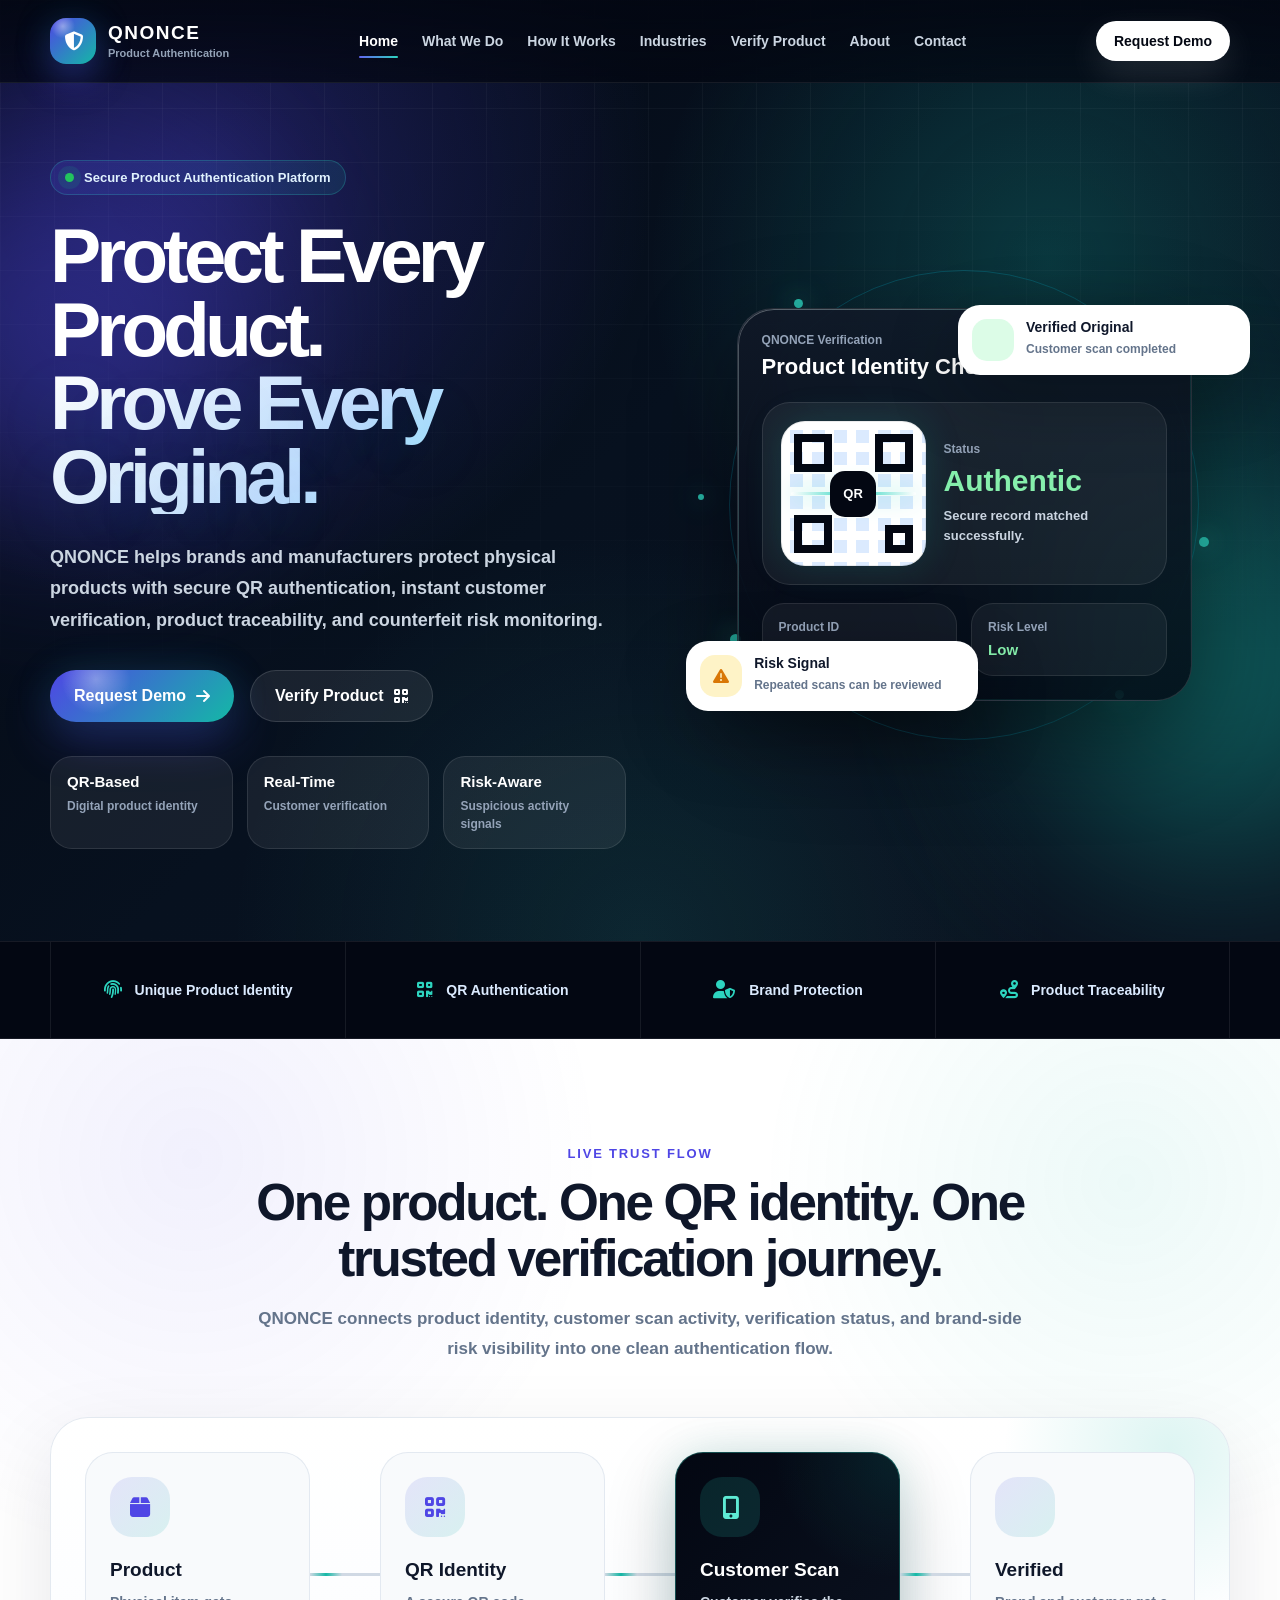
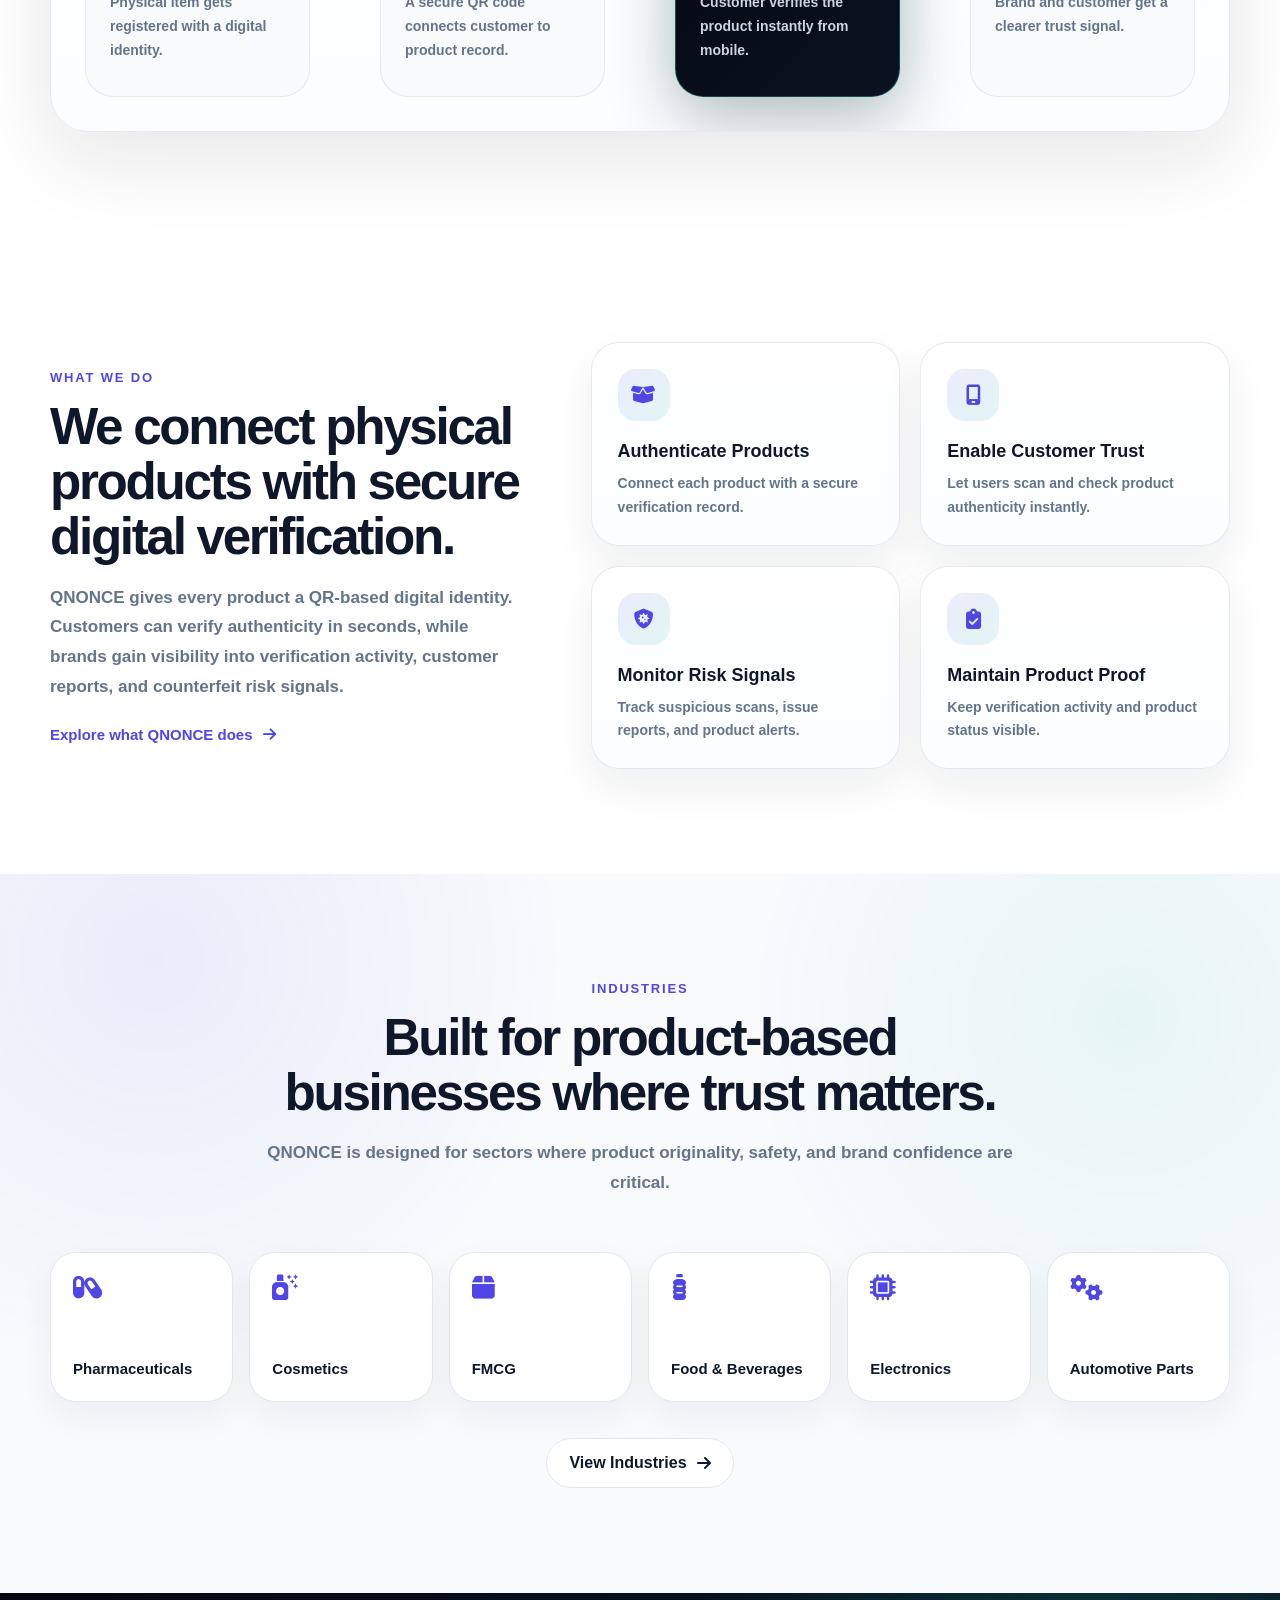
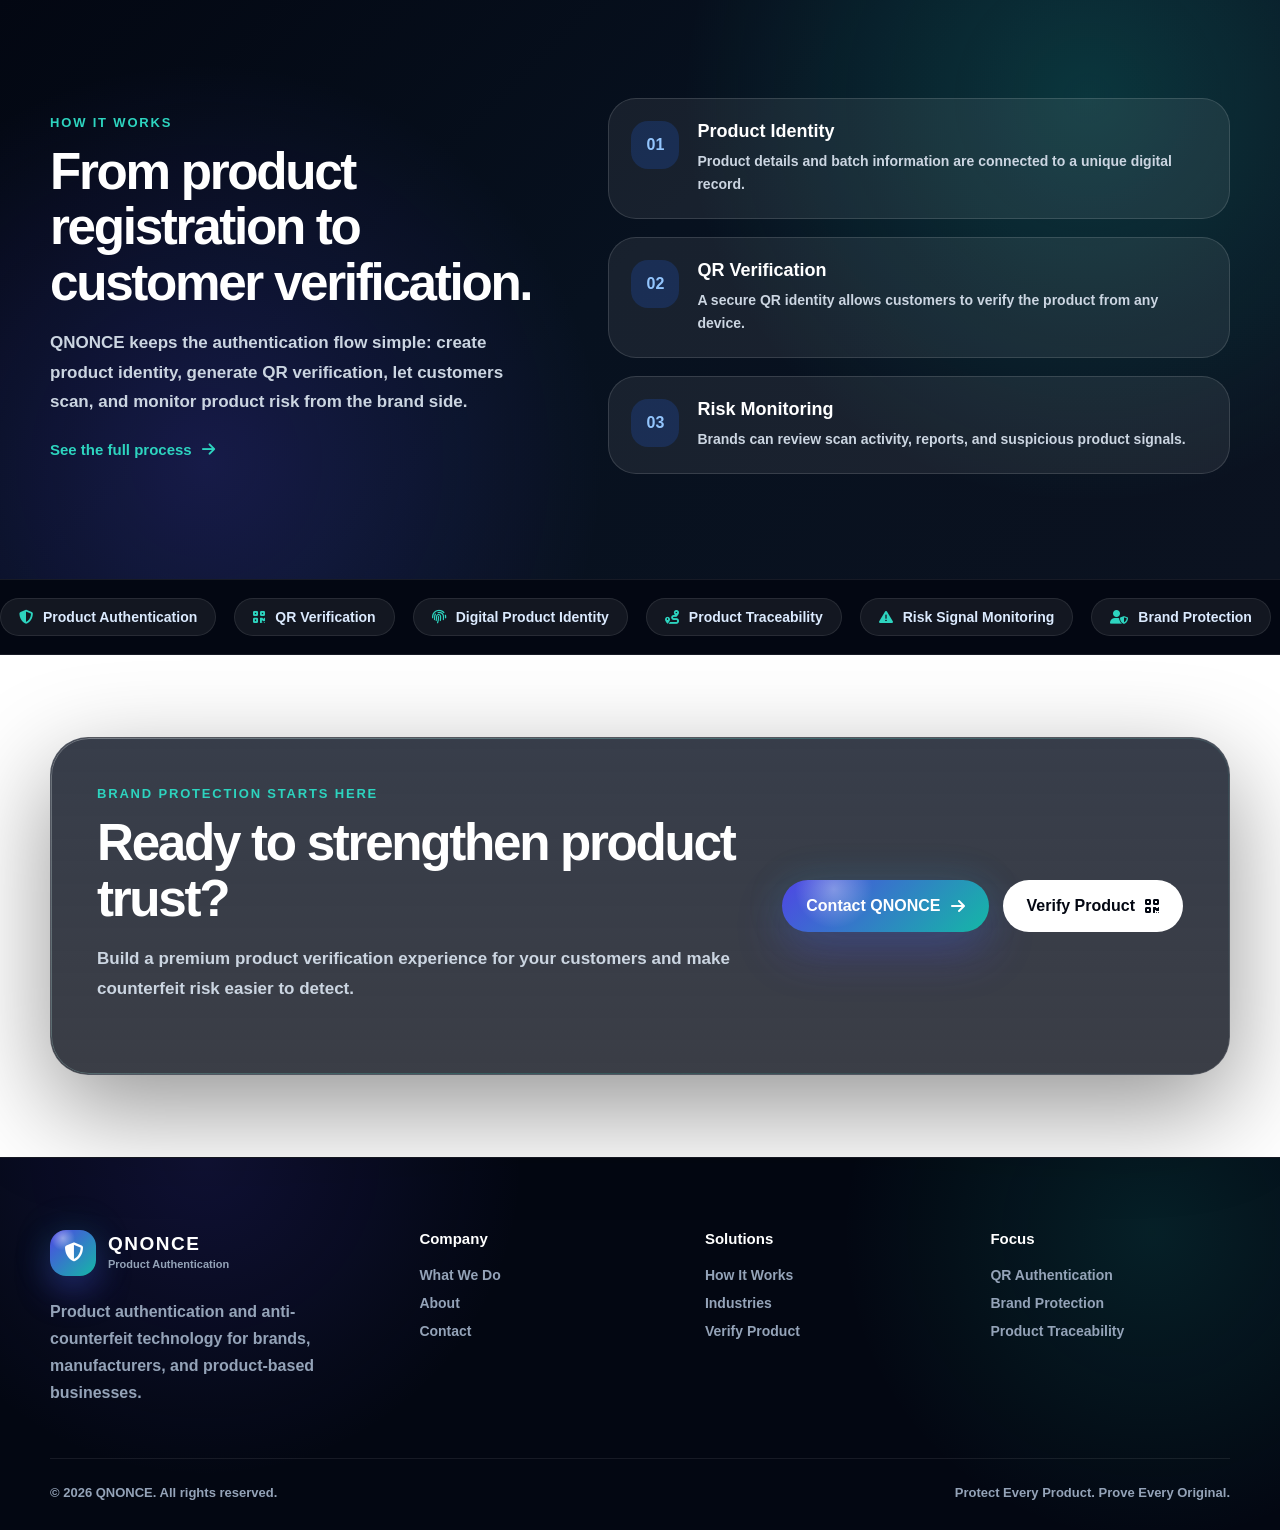
==== commit 622788cc: "Update fmt.Println message from 'Hello' to 'Goodbye'" ====
--- a/index.html
+++ b/index.html
@@ -51,7 +51,7 @@
       <div class="header-actions">
         <a href="contact.html" class="header-demo-btn">Request Demo</a>
 
-        <button class="mobile-menu-btn" id="mobileMenuBtn" aria-label="Open menu">
+        <button class="mobile-menu-btn" id="mobileMenuBtn" type="button" aria-label="Open menu" aria-controls="siteNav" aria-expanded="false">
           <i class="fa-solid fa-bars"></i>
         </button>
       </div>
@@ -550,6 +550,51 @@
   </footer>
 
   <script src="js/website.js"></script>
+  <script>
+    (function () {
+      const menuButton = document.getElementById("mobileMenuBtn");
+      const siteNav = document.getElementById("siteNav");
+      if (!menuButton || !siteNav) return;
+
+      const closeMenu = () => {
+        siteNav.classList.remove("show");
+        menuButton.setAttribute("aria-expanded", "false");
+        menuButton.setAttribute("aria-label", "Open menu");
+        const icon = menuButton.querySelector("i");
+        if (icon) icon.className = "fa-solid fa-bars";
+      };
+
+      const openMenu = () => {
+        siteNav.classList.add("show");
+        menuButton.setAttribute("aria-expanded", "true");
+        menuButton.setAttribute("aria-label", "Close menu");
+        const icon = menuButton.querySelector("i");
+        if (icon) icon.className = "fa-solid fa-xmark";
+      };
+
+      menuButton.addEventListener("click", function () {
+        siteNav.classList.contains("show") ? closeMenu() : openMenu();
+      });
+
+      siteNav.querySelectorAll("a").forEach(function (link) {
+        link.addEventListener("click", closeMenu);
+      });
+
+      document.addEventListener("keydown", function (event) {
+        if (event.key === "Escape") closeMenu();
+      });
+
+      document.addEventListener("click", function (event) {
+        if (!siteNav.contains(event.target) && !menuButton.contains(event.target)) {
+          closeMenu();
+        }
+      });
+
+      window.addEventListener("resize", function () {
+        if (window.innerWidth > 920) closeMenu();
+      });
+    })();
+  </script>
 </body>
 
-</html>+</html>
--- a/css/website.css
+++ b/css/website.css
@@ -0,0 +1,5012 @@
+/* =========================
+   QNONCE PREMIUM WEBSITE THEME
+========================= */
+
+:root {
+  /* Premium Cool Theme: Obsidian Aurora */
+  --navy-950: #030712;
+  --navy-900: #07111f;
+  --navy-850: #0b1220;
+  --navy-800: #111827;
+
+  --blue-600: #4f46e5;
+  --blue-500: #6366f1;
+  --cyan-500: #14b8a6;
+  --cyan-400: #2dd4bf;
+  --emerald-500: #22c55e;
+  --amber-500: #f59e0b;
+  --red-500: #ef4444;
+
+  --white: #ffffff;
+  --slate-50: #f8fafc;
+  --slate-100: #f1f5f9;
+  --slate-200: #e2e8f0;
+  --slate-400: #94a3b8;
+  --slate-500: #64748b;
+  --slate-700: #334155;
+  --slate-900: #0f172a;
+
+  --glass-border: rgba(255, 255, 255, 0.13);
+  --dark-card: rgba(17, 24, 39, 0.82);
+
+  --shadow-sm: 0 14px 34px rgba(15, 23, 42, 0.08);
+  --shadow-md: 0 26px 70px rgba(15, 23, 42, 0.15);
+  --shadow-dark: 0 34px 100px rgba(0, 0, 0, 0.42);
+
+  --radius-sm: 14px;
+  --radius-md: 22px;
+  --radius-lg: 32px;
+  --radius-xl: 42px;
+
+  --transition: 0.25s ease;
+}
+
+/* =========================
+   RESET
+========================= */
+
+* {
+  margin: 0;
+  padding: 0;
+  box-sizing: border-box;
+}
+
+html {
+  scroll-behavior: smooth;
+}
+
+body {
+  font-family: "Inter", Arial, sans-serif;
+  background: var(--white);
+  color: var(--slate-900);
+  overflow-x: hidden;
+}
+
+a {
+  color: inherit;
+  text-decoration: none;
+}
+
+button,
+input,
+select,
+textarea {
+  font-family: inherit;
+}
+
+button {
+  cursor: pointer;
+}
+
+img {
+  max-width: 100%;
+  display: block;
+}
+
+.container {
+  width: min(1180px, calc(100% - 40px));
+  margin: 0 auto;
+}
+
+/* =========================
+   HEADER
+========================= */
+
+.site-header {
+  position: fixed;
+  top: 0;
+  left: 0;
+  width: 100%;
+  z-index: 999;
+  padding: 18px 0;
+  background: rgba(2, 6, 23, 0.74);
+  backdrop-filter: blur(22px);
+  border-bottom: 1px solid rgba(255, 255, 255, 0.08);
+  transition: var(--transition);
+}
+
+.site-header.scrolled {
+  padding: 12px 0;
+  background: rgba(2, 6, 23, 0.94);
+  box-shadow: 0 20px 55px rgba(0, 0, 0, 0.28);
+}
+
+.header-inner {
+  display: flex;
+  align-items: center;
+  justify-content: space-between;
+  gap: 22px;
+}
+
+.brand {
+  display: inline-flex;
+  align-items: center;
+  gap: 12px;
+  flex-shrink: 0;
+}
+
+.brand-mark {
+  width: 46px;
+  height: 46px;
+  border-radius: 16px;
+  display: inline-flex;
+  align-items: center;
+  justify-content: center;
+  color: var(--white);
+  background:
+    radial-gradient(circle at 35% 20%, rgba(255, 255, 255, 0.34), transparent 24%),
+    linear-gradient(135deg, var(--blue-600), var(--cyan-500));
+  font-size: 19px;
+  box-shadow: 0 16px 36px rgba(37, 99, 235, 0.38);
+}
+
+.brand-text {
+  display: flex;
+  flex-direction: column;
+  line-height: 1.05;
+}
+
+.brand-text strong {
+  color: var(--white);
+  font-size: 19px;
+  font-weight: 900;
+  letter-spacing: 0.08em;
+}
+
+.brand-text small {
+  color: var(--slate-400);
+  font-size: 11px;
+  font-weight: 800;
+  margin-top: 5px;
+}
+
+.site-nav {
+  display: flex;
+  align-items: center;
+  gap: 24px;
+}
+
+.site-nav a {
+  position: relative;
+  color: #cbd5e1;
+  font-size: 14px;
+  font-weight: 800;
+  transition: var(--transition);
+}
+
+.site-nav a::after {
+  content: "";
+  position: absolute;
+  left: 0;
+  bottom: -9px;
+  width: 0;
+  height: 2px;
+  border-radius: 999px;
+  background: linear-gradient(90deg, var(--blue-500), var(--cyan-400));
+  transition: var(--transition);
+}
+
+.site-nav a:hover,
+.site-nav a.active {
+  color: var(--white);
+}
+
+.site-nav a:hover::after,
+.site-nav a.active::after {
+  width: 100%;
+}
+
+.header-actions {
+  display: flex;
+  align-items: center;
+  gap: 14px;
+}
+
+.header-demo-btn {
+  padding: 12px 18px;
+  border-radius: 999px;
+  background: var(--white);
+  color: var(--navy-950);
+  font-size: 14px;
+  font-weight: 900;
+  box-shadow: 0 14px 35px rgba(255, 255, 255, 0.12);
+  transition: var(--transition);
+}
+
+.header-demo-btn:hover {
+  transform: translateY(-2px);
+  box-shadow: 0 18px 45px rgba(255, 255, 255, 0.2);
+}
+
+.mobile-menu-btn {
+  width: 44px;
+  height: 44px;
+  border: none;
+  border-radius: 14px;
+  background: rgba(255, 255, 255, 0.08);
+  color: var(--white);
+  font-size: 18px;
+  display: none;
+}
+
+/* =========================
+   BUTTONS
+========================= */
+
+.primary-btn,
+.secondary-btn,
+.secondary-light-btn,
+.outline-dark-btn,
+.text-link {
+  display: inline-flex;
+  align-items: center;
+  justify-content: center;
+  gap: 10px;
+  font-weight: 900;
+  transition: var(--transition);
+}
+
+.primary-btn {
+  min-height: 52px;
+  padding: 0 24px;
+  border-radius: 999px;
+  background:
+    radial-gradient(circle at top left, rgba(255, 255, 255, 0.25), transparent 28%),
+    linear-gradient(135deg, var(--blue-600), var(--cyan-500));
+  color: var(--white);
+  box-shadow: 0 20px 48px rgba(37, 99, 235, 0.35);
+}
+
+.primary-btn:hover {
+  transform: translateY(-3px);
+  box-shadow: 0 28px 65px rgba(37, 99, 235, 0.44);
+}
+
+.secondary-btn {
+  min-height: 52px;
+  padding: 0 24px;
+  border-radius: 999px;
+  color: var(--white);
+  background: rgba(255, 255, 255, 0.08);
+  border: 1px solid var(--glass-border);
+}
+
+.secondary-btn:hover {
+  transform: translateY(-3px);
+  background: rgba(255, 255, 255, 0.14);
+}
+
+.secondary-light-btn {
+  min-height: 52px;
+  padding: 0 24px;
+  border-radius: 999px;
+  background: var(--white);
+  color: var(--navy-950);
+}
+
+.secondary-light-btn:hover {
+  transform: translateY(-3px);
+  box-shadow: 0 18px 40px rgba(255, 255, 255, 0.18);
+}
+
+.outline-dark-btn {
+  min-height: 50px;
+  padding: 0 22px;
+  border-radius: 999px;
+  color: var(--slate-900);
+  border: 1px solid var(--slate-200);
+  background: var(--white);
+}
+
+.outline-dark-btn:hover {
+  transform: translateY(-3px);
+  border-color: #bfdbfe;
+  color: var(--blue-600);
+  box-shadow: var(--shadow-sm);
+}
+
+.text-link {
+  color: var(--blue-600);
+  font-size: 15px;
+}
+
+.text-link:hover {
+  gap: 14px;
+}
+
+.text-link.light {
+  color: var(--cyan-400);
+}
+
+/* =========================
+   HOME HERO
+========================= */
+
+.home-hero {
+  position: relative;
+  min-height: 100vh;
+  padding: 160px 0 92px;
+  background:
+    radial-gradient(circle at 15% 18%, rgba(37, 99, 235, 0.24), transparent 32%),
+    radial-gradient(circle at 84% 42%, rgba(6, 182, 212, 0.2), transparent 35%),
+    linear-gradient(135deg, var(--navy-950), var(--navy-900) 50%, var(--navy-850));
+  overflow: hidden;
+}
+
+.hero-bg-grid {
+  position: absolute;
+  inset: 0;
+  background-image:
+    linear-gradient(rgba(255, 255, 255, 0.035) 1px, transparent 1px),
+    linear-gradient(90deg, rgba(255, 255, 255, 0.035) 1px, transparent 1px);
+  background-size: 54px 54px;
+  mask-image: linear-gradient(to bottom, black, transparent 82%);
+  pointer-events: none;
+}
+
+.hero-light {
+  position: absolute;
+  width: 380px;
+  height: 380px;
+  border-radius: 999px;
+  filter: blur(95px);
+  opacity: 0.42;
+}
+
+.hero-light-one {
+  left: -120px;
+  top: 140px;
+  background: var(--blue-600);
+}
+
+.hero-light-two {
+  right: -130px;
+  bottom: 90px;
+  background: var(--cyan-500);
+}
+
+.home-hero-grid {
+  position: relative;
+  z-index: 2;
+  display: grid;
+  grid-template-columns: 1.04fr 0.96fr;
+  align-items: center;
+  gap: 72px;
+}
+
+.hero-badge {
+  display: inline-flex;
+  align-items: center;
+  gap: 10px;
+  padding: 9px 14px;
+  border-radius: 999px;
+  color: #dbeafe;
+  background: rgba(37, 99, 235, 0.12);
+  border: 1px solid rgba(147, 197, 253, 0.22);
+  font-size: 13px;
+  font-weight: 900;
+  margin-bottom: 24px;
+}
+
+.live-dot {
+  width: 9px;
+  height: 9px;
+  border-radius: 999px;
+  background: var(--emerald-500);
+  box-shadow: 0 0 0 7px rgba(16, 185, 129, 0.13);
+}
+
+.home-hero-content h1 {
+  max-width: 780px;
+  color: var(--white);
+  font-size: clamp(46px, 6vw, 82px);
+  line-height: 0.96;
+  letter-spacing: -0.065em;
+  font-weight: 900;
+  margin-bottom: 28px;
+}
+
+.home-hero-content h1 span {
+  display: block;
+  background: linear-gradient(135deg, #ffffff, #bfdbfe, #67e8f9);
+  -webkit-background-clip: text;
+  -webkit-text-fill-color: transparent;
+}
+
+.home-hero-content p {
+  max-width: 680px;
+  color: #cbd5e1;
+  font-size: 18px;
+  line-height: 1.75;
+  font-weight: 550;
+  margin-bottom: 34px;
+}
+
+.hero-actions {
+  display: flex;
+  align-items: center;
+  gap: 16px;
+  flex-wrap: wrap;
+  margin-bottom: 34px;
+}
+
+.hero-proof-row {
+  display: grid;
+  grid-template-columns: repeat(3, 1fr);
+  gap: 14px;
+  max-width: 720px;
+}
+
+.hero-proof-row div {
+  padding: 16px;
+  border-radius: var(--radius-md);
+  background: rgba(255, 255, 255, 0.065);
+  border: 1px solid rgba(255, 255, 255, 0.1);
+}
+
+.hero-proof-row strong {
+  display: block;
+  color: var(--white);
+  font-size: 15px;
+  font-weight: 900;
+  margin-bottom: 6px;
+}
+
+.hero-proof-row span {
+  color: var(--slate-400);
+  font-size: 12px;
+  font-weight: 800;
+}
+
+/* =========================
+   ANIMATED HERO VISUAL
+========================= */
+
+.home-hero-visual {
+  position: relative;
+  min-height: 540px;
+  display: flex;
+  align-items: center;
+  justify-content: center;
+}
+
+.orbit-ring {
+  position: absolute;
+  border-radius: 999px;
+  border: 1px solid rgba(6, 182, 212, 0.24);
+  animation: rotateRing 18s linear infinite;
+}
+
+.ring-one {
+  width: 470px;
+  height: 470px;
+}
+
+.ring-two {
+  width: 350px;
+  height: 350px;
+  animation-direction: reverse;
+  border-color: rgba(37, 99, 235, 0.3);
+}
+
+@keyframes rotateRing {
+  from {
+    transform: rotate(0deg);
+  }
+
+  to {
+    transform: rotate(360deg);
+  }
+}
+
+.auth-device {
+  position: relative;
+  z-index: 3;
+  width: min(100%, 455px);
+  padding: 24px;
+  border-radius: 36px;
+  background: rgba(15, 23, 42, 0.78);
+  border: 1px solid var(--glass-border);
+  box-shadow: var(--shadow-dark);
+  backdrop-filter: blur(24px);
+}
+
+.device-header {
+  display: flex;
+  align-items: flex-start;
+  justify-content: space-between;
+  gap: 18px;
+  margin-bottom: 22px;
+}
+
+.device-header span,
+.identity-panel small {
+  display: block;
+  color: var(--slate-400);
+  font-size: 12px;
+  font-weight: 900;
+  margin-bottom: 7px;
+}
+
+.device-header strong {
+  color: var(--white);
+  font-size: 22px;
+  font-weight: 900;
+}
+
+.device-status {
+  width: 42px;
+  height: 42px;
+  border-radius: 15px;
+  color: #86efac;
+  background: rgba(16, 185, 129, 0.13);
+  display: inline-flex;
+  align-items: center;
+  justify-content: center;
+  border: 1px solid rgba(134, 239, 172, 0.2);
+}
+
+.scan-area {
+  display: grid;
+  grid-template-columns: 145px 1fr;
+  gap: 18px;
+  padding: 18px;
+  border-radius: 28px;
+  background: rgba(255, 255, 255, 0.06);
+  border: 1px solid rgba(255, 255, 255, 0.1);
+  margin-bottom: 18px;
+}
+
+.qr-art {
+  position: relative;
+  height: 145px;
+  border-radius: 24px;
+  overflow: hidden;
+  background:
+    linear-gradient(90deg, #ffffff 9px, transparent 9px) 0 0 / 22px 22px,
+    linear-gradient(#ffffff 9px, transparent 9px) 0 0 / 22px 22px,
+    #dbeafe;
+  display: flex;
+  align-items: center;
+  justify-content: center;
+}
+
+.qr-art span {
+  position: absolute;
+  width: 38px;
+  height: 38px;
+  border: 8px solid var(--navy-950);
+}
+
+.qr-art span:nth-child(1) {
+  top: 13px;
+  left: 13px;
+}
+
+.qr-art span:nth-child(2) {
+  top: 13px;
+  right: 13px;
+}
+
+.qr-art span:nth-child(3) {
+  bottom: 13px;
+  left: 13px;
+}
+
+.qr-art span:nth-child(4) {
+  bottom: 13px;
+  right: 13px;
+  width: 28px;
+  height: 28px;
+}
+
+.scan-line {
+  position: absolute;
+  left: 10px;
+  right: 10px;
+  height: 3px;
+  border-radius: 999px;
+  background: linear-gradient(90deg, transparent, var(--cyan-500), transparent);
+  box-shadow: 0 0 20px rgba(6, 182, 212, 0.9);
+  animation: scanMove 2.4s ease-in-out infinite;
+}
+
+@keyframes scanMove {
+  0% {
+    top: 14px;
+    opacity: 0.2;
+  }
+
+  50% {
+    opacity: 1;
+  }
+
+  100% {
+    top: 128px;
+    opacity: 0.2;
+  }
+}
+
+.qr-art strong {
+  position: relative;
+  z-index: 3;
+  width: 46px;
+  height: 46px;
+  border-radius: 15px;
+  background: var(--navy-950);
+  color: var(--white);
+  display: inline-flex;
+  align-items: center;
+  justify-content: center;
+  font-size: 13px;
+  font-weight: 900;
+}
+
+.auth-result {
+  display: flex;
+  flex-direction: column;
+  justify-content: center;
+}
+
+.auth-result small {
+  color: var(--slate-400);
+  font-size: 12px;
+  font-weight: 900;
+  margin-bottom: 8px;
+}
+
+.auth-result h3 {
+  color: #86efac;
+  font-size: 30px;
+  font-weight: 900;
+  margin-bottom: 8px;
+}
+
+.auth-result p {
+  color: #cbd5e1;
+  font-size: 13px;
+  line-height: 1.55;
+  font-weight: 700;
+  margin: 0;
+}
+
+.identity-panel {
+  display: grid;
+  grid-template-columns: 1fr 1fr;
+  gap: 14px;
+}
+
+.identity-panel div {
+  padding: 16px;
+  border-radius: 22px;
+  background: rgba(255, 255, 255, 0.055);
+  border: 1px solid rgba(255, 255, 255, 0.09);
+}
+
+.identity-panel strong {
+  color: var(--white);
+  font-size: 15px;
+  font-weight: 900;
+}
+
+.identity-panel .safe-text {
+  color: #86efac;
+}
+
+.floating-chip {
+  position: absolute;
+  z-index: 4;
+  width: 292px;
+  padding: 14px;
+  border-radius: 22px;
+  background: var(--white);
+  box-shadow: 0 24px 70px rgba(0, 0, 0, 0.26);
+  display: flex;
+  align-items: flex-start;
+  gap: 12px;
+}
+
+.floating-chip i {
+  width: 42px;
+  height: 42px;
+  border-radius: 15px;
+  display: inline-flex;
+  align-items: center;
+  justify-content: center;
+  flex-shrink: 0;
+}
+
+.floating-chip strong {
+  display: block;
+  color: var(--slate-900);
+  font-size: 14px;
+  font-weight: 900;
+  margin-bottom: 4px;
+}
+
+.floating-chip span {
+  color: var(--slate-500);
+  font-size: 12px;
+  line-height: 1.45;
+  font-weight: 750;
+}
+
+.chip-verified {
+  top: 70px;
+  right: -20px;
+  animation: floatOne 4s ease-in-out infinite;
+}
+
+.chip-verified i {
+  background: #dcfce7;
+  color: #16a34a;
+}
+
+.chip-alert {
+  bottom: 64px;
+  left: -12px;
+  animation: floatTwo 4.5s ease-in-out infinite;
+}
+
+.chip-alert i {
+  background: #fef3c7;
+  color: #d97706;
+}
+
+@keyframes floatOne {
+  0%, 100% {
+    transform: translateY(0);
+  }
+
+  50% {
+    transform: translateY(-12px);
+  }
+}
+
+@keyframes floatTwo {
+  0%, 100% {
+    transform: translateY(0);
+  }
+
+  50% {
+    transform: translateY(14px);
+  }
+}
+
+/* =========================
+   IDENTITY STRIP
+========================= */
+
+.identity-strip {
+  background: var(--navy-950);
+  border-top: 1px solid rgba(255, 255, 255, 0.08);
+  border-bottom: 1px solid rgba(255, 255, 255, 0.08);
+}
+
+.identity-strip-grid {
+  display: grid;
+  grid-template-columns: repeat(4, 1fr);
+}
+
+.identity-item {
+  min-height: 96px;
+  padding: 18px;
+  display: flex;
+  align-items: center;
+  justify-content: center;
+  gap: 13px;
+  color: #dbeafe;
+  border-left: 1px solid rgba(255, 255, 255, 0.08);
+  font-size: 14px;
+  font-weight: 900;
+}
+
+.identity-item:last-child {
+  border-right: 1px solid rgba(255, 255, 255, 0.08);
+}
+
+.identity-item i {
+  color: var(--cyan-400);
+  font-size: 18px;
+}
+
+/* =========================
+   COMMON HOME SECTIONS
+========================= */
+
+.home-section {
+  padding: 105px 0;
+}
+
+.section-label {
+  display: inline-block;
+  color: var(--blue-600);
+  font-size: 13px;
+  font-weight: 900;
+  text-transform: uppercase;
+  letter-spacing: 0.14em;
+  margin-bottom: 14px;
+}
+
+.section-heading {
+  max-width: 780px;
+  margin: 0 auto 54px;
+  text-align: center;
+}
+
+.section-heading h2,
+.intro-content h2,
+.process-left h2,
+.home-cta-box h2 {
+  color: var(--slate-900);
+  font-size: clamp(32px, 4vw, 54px);
+  line-height: 1.08;
+  letter-spacing: -0.045em;
+  font-weight: 900;
+  margin-bottom: 18px;
+}
+
+.section-heading p,
+.intro-content p,
+.process-left p,
+.home-cta-box p {
+  color: var(--slate-500);
+  font-size: 17px;
+  line-height: 1.75;
+  font-weight: 550;
+}
+
+.center-action {
+  display: flex;
+  justify-content: center;
+  margin-top: 36px;
+}
+
+/* =========================
+   INTRO
+========================= */
+
+.home-intro-section {
+  background: var(--white);
+}
+
+.intro-grid {
+  display: grid;
+  grid-template-columns: 0.85fr 1.15fr;
+  align-items: center;
+  gap: 68px;
+}
+
+.intro-content p {
+  margin-bottom: 24px;
+}
+
+.intro-card-grid {
+  display: grid;
+  grid-template-columns: repeat(2, 1fr);
+  gap: 20px;
+}
+
+.mini-card {
+  padding: 26px;
+  border-radius: 28px;
+  background:
+    linear-gradient(180deg, var(--white), #fbfdff);
+  border: 1px solid var(--slate-200);
+  box-shadow: var(--shadow-sm);
+  transition: var(--transition);
+}
+
+.mini-card:hover {
+  transform: translateY(-6px);
+  border-color: #bfdbfe;
+  box-shadow: var(--shadow-md);
+}
+
+.mini-card i {
+  width: 52px;
+  height: 52px;
+  border-radius: 18px;
+  background: #eff6ff;
+  color: var(--blue-600);
+  display: inline-flex;
+  align-items: center;
+  justify-content: center;
+  font-size: 20px;
+  margin-bottom: 20px;
+}
+
+.mini-card h3 {
+  color: var(--slate-900);
+  font-size: 18px;
+  font-weight: 900;
+  margin-bottom: 10px;
+}
+
+.mini-card p {
+  color: var(--slate-500);
+  font-size: 14px;
+  line-height: 1.65;
+  font-weight: 650;
+}
+
+/* =========================
+   INDUSTRY PREVIEW
+========================= */
+
+.industry-preview-section {
+  background:
+    radial-gradient(circle at top left, rgba(37, 99, 235, 0.07), transparent 36%),
+    var(--slate-50);
+}
+
+.industry-preview-grid {
+  display: grid;
+  grid-template-columns: repeat(6, 1fr);
+  gap: 16px;
+}
+
+.industry-preview-card {
+  min-height: 150px;
+  padding: 22px;
+  border-radius: 26px;
+  background: var(--white);
+  border: 1px solid var(--slate-200);
+  box-shadow: 0 14px 34px rgba(15, 23, 42, 0.055);
+  display: flex;
+  flex-direction: column;
+  justify-content: space-between;
+  transition: var(--transition);
+}
+
+.industry-preview-card:hover {
+  transform: translateY(-7px);
+  border-color: #bfdbfe;
+  box-shadow: var(--shadow-md);
+}
+
+.industry-preview-card i {
+  color: var(--blue-600);
+  font-size: 26px;
+}
+
+.industry-preview-card h3 {
+  color: var(--slate-900);
+  font-size: 15px;
+  font-weight: 900;
+  line-height: 1.25;
+}
+
+/* =========================
+   PROCESS PREVIEW
+========================= */
+
+.process-preview-section {
+  background:
+    radial-gradient(circle at 85% 20%, rgba(6, 182, 212, 0.18), transparent 35%),
+    linear-gradient(135deg, var(--navy-950), var(--navy-850));
+  color: var(--white);
+}
+
+.process-preview-grid {
+  display: grid;
+  grid-template-columns: 0.88fr 1.12fr;
+  gap: 70px;
+  align-items: center;
+}
+
+.process-left .section-label,
+.home-cta-box .section-label {
+  color: var(--cyan-400);
+}
+
+.process-left h2,
+.home-cta-box h2 {
+  color: var(--white);
+}
+
+.process-left p,
+.home-cta-box p {
+  color: #cbd5e1;
+  margin-bottom: 24px;
+}
+
+.process-steps-preview {
+  display: grid;
+  gap: 18px;
+}
+
+.process-step {
+  padding: 22px;
+  border-radius: 28px;
+  background: rgba(255, 255, 255, 0.07);
+  border: 1px solid var(--glass-border);
+  display: flex;
+  align-items: flex-start;
+  gap: 18px;
+  transition: var(--transition);
+}
+
+.process-step:hover {
+  transform: translateX(8px);
+  background: rgba(255, 255, 255, 0.1);
+}
+
+.process-step span {
+  width: 48px;
+  height: 48px;
+  border-radius: 17px;
+  background: rgba(37, 99, 235, 0.2);
+  color: #93c5fd;
+  display: inline-flex;
+  align-items: center;
+  justify-content: center;
+  font-weight: 900;
+  flex-shrink: 0;
+}
+
+.process-step h3 {
+  color: var(--white);
+  font-size: 18px;
+  font-weight: 900;
+  margin-bottom: 8px;
+}
+
+.process-step p {
+  color: #cbd5e1;
+  font-size: 14px;
+  line-height: 1.65;
+  font-weight: 550;
+}
+
+/* =========================
+   CTA
+========================= */
+
+.home-cta-section {
+  padding: 82px 0;
+  background: var(--white);
+}
+
+.home-cta-box {
+  position: relative;
+  overflow: hidden;
+  padding: 46px;
+  border-radius: 38px;
+  background:
+    radial-gradient(circle at right top, rgba(6, 182, 212, 0.22), transparent 34%),
+    linear-gradient(135deg, var(--navy-950), var(--navy-800));
+  border: 1px solid rgba(255, 255, 255, 0.12);
+  box-shadow: var(--shadow-dark);
+  display: grid;
+  grid-template-columns: 1fr auto;
+  align-items: center;
+  gap: 40px;
+}
+
+.home-cta-box p {
+  max-width: 720px;
+}
+
+.cta-actions {
+  display: flex;
+  align-items: center;
+  gap: 14px;
+  flex-wrap: wrap;
+}
+
+/* =========================
+   FOOTER
+========================= */
+
+.site-footer {
+  background: var(--navy-950);
+  color: var(--white);
+  padding: 72px 0 30px;
+  border-top: 1px solid rgba(255, 255, 255, 0.08);
+}
+
+.footer-grid {
+  display: grid;
+  grid-template-columns: 1.35fr repeat(3, 1fr);
+  gap: 46px;
+  margin-bottom: 52px;
+}
+
+.footer-brand p {
+  max-width: 390px;
+  color: var(--slate-400);
+  line-height: 1.7;
+  font-weight: 650;
+  margin-top: 22px;
+}
+
+.footer-links {
+  display: grid;
+  gap: 12px;
+  align-content: start;
+}
+
+.footer-links h4 {
+  color: var(--white);
+  font-size: 15px;
+  font-weight: 900;
+  margin-bottom: 8px;
+}
+
+.footer-links a {
+  color: var(--slate-400);
+  font-size: 14px;
+  font-weight: 750;
+  transition: var(--transition);
+}
+
+.footer-links a:hover {
+  color: var(--white);
+  transform: translateX(4px);
+}
+
+.footer-bottom {
+  padding-top: 26px;
+  border-top: 1px solid rgba(255, 255, 255, 0.08);
+  display: flex;
+  justify-content: space-between;
+  gap: 20px;
+  color: var(--slate-400);
+  font-size: 13px;
+  font-weight: 750;
+}
+
+/* =========================
+   REVEAL ANIMATION
+========================= */
+
+.reveal-item {
+  opacity: 0;
+  transform: translateY(26px);
+  transition: 0.75s ease;
+}
+
+.reveal-item.visible {
+  opacity: 1;
+  transform: translateY(0);
+}
+
+::selection {
+  background: var(--blue-600);
+  color: var(--white);
+}
+
+/* =========================
+   RESPONSIVE
+========================= */
+
+@media (max-width: 1180px) {
+  .site-nav {
+    gap: 16px;
+  }
+
+  .site-nav a {
+    font-size: 13px;
+  }
+
+  .home-hero-grid,
+  .intro-grid,
+  .process-preview-grid {
+    grid-template-columns: 1fr;
+  }
+
+  .home-hero-visual {
+    min-height: 520px;
+  }
+
+  .industry-preview-grid {
+    grid-template-columns: repeat(3, 1fr);
+  }
+
+  .home-cta-box {
+    grid-template-columns: 1fr;
+  }
+}
+
+@media (max-width: 920px) {
+  .mobile-menu-btn {
+    display: inline-flex;
+    align-items: center;
+    justify-content: center;
+  }
+
+  .header-demo-btn {
+    display: none;
+  }
+
+  .site-nav {
+    position: fixed;
+    top: 78px;
+    left: 20px;
+    right: 20px;
+    display: none;
+    flex-direction: column;
+    align-items: flex-start;
+    gap: 0;
+    padding: 16px;
+    border-radius: 24px;
+    background: rgba(15, 23, 42, 0.98);
+    border: 1px solid rgba(255, 255, 255, 0.1);
+    box-shadow: var(--shadow-dark);
+  }
+
+  .site-nav.show {
+    display: flex;
+  }
+
+  .site-nav a {
+    width: 100%;
+    padding: 14px;
+    border-radius: 15px;
+    font-size: 14px;
+  }
+
+  .site-nav a::after {
+    display: none;
+  }
+
+  .site-nav a:hover,
+  .site-nav a.active {
+    background: rgba(255, 255, 255, 0.07);
+  }
+
+  .identity-strip-grid {
+    grid-template-columns: repeat(2, 1fr);
+  }
+
+  .intro-card-grid {
+    grid-template-columns: 1fr;
+  }
+
+  .footer-grid {
+    grid-template-columns: repeat(2, 1fr);
+  }
+}
+
+@media (max-width: 640px) {
+  .container {
+    width: min(100% - 28px, 1180px);
+  }
+
+  .home-hero {
+    padding: 132px 0 72px;
+  }
+
+  .home-hero-content h1 {
+    font-size: 42px;
+    letter-spacing: -0.045em;
+  }
+
+  .home-hero-content p {
+    font-size: 16px;
+  }
+
+  .hero-actions,
+  .primary-btn,
+  .secondary-btn,
+  .secondary-light-btn,
+  .outline-dark-btn {
+    width: 100%;
+  }
+
+  .hero-actions a,
+  .cta-actions a {
+    width: 100%;
+  }
+
+  .hero-proof-row,
+  .scan-area,
+  .identity-panel,
+  .industry-preview-grid {
+    grid-template-columns: 1fr;
+  }
+
+  .home-hero-visual {
+    min-height: auto;
+    padding-top: 22px;
+  }
+
+  .orbit-ring {
+    display: none;
+  }
+
+  .auth-device {
+    padding: 18px;
+    border-radius: 28px;
+  }
+
+  .device-header {
+    flex-direction: column;
+  }
+
+  .floating-chip {
+    position: relative;
+    width: 100%;
+    top: auto;
+    left: auto;
+    right: auto;
+    bottom: auto;
+    margin-top: 16px;
+  }
+
+  .chip-verified,
+  .chip-alert {
+    animation: none;
+  }
+
+  .identity-strip-grid {
+    grid-template-columns: 1fr;
+  }
+
+  .identity-item {
+    min-height: 78px;
+    justify-content: flex-start;
+  }
+
+  .home-section {
+    padding: 76px 0;
+  }
+
+  .section-heading {
+    margin-bottom: 36px;
+  }
+
+  .section-heading h2,
+  .intro-content h2,
+  .process-left h2,
+  .home-cta-box h2 {
+    font-size: 32px;
+  }
+
+  .home-cta-box {
+    padding: 28px;
+    border-radius: 28px;
+  }
+
+  .footer-grid {
+    grid-template-columns: 1fr;
+  }
+
+  .footer-bottom {
+    flex-direction: column;
+  }
+}
+/* =========================
+   INNER PAGES
+========================= */
+
+.inner-hero {
+  position: relative;
+  padding: 158px 0 92px;
+  background:
+    radial-gradient(circle at 15% 20%, rgba(37, 99, 235, 0.24), transparent 34%),
+    radial-gradient(circle at 85% 40%, rgba(6, 182, 212, 0.18), transparent 34%),
+    linear-gradient(135deg, var(--navy-950), var(--navy-900) 55%, var(--navy-850));
+  overflow: hidden;
+}
+
+.inner-hero-grid {
+  position: relative;
+  z-index: 2;
+  display: grid;
+  grid-template-columns: 1fr 0.76fr;
+  align-items: center;
+  gap: 70px;
+}
+
+.inner-hero-content h1 {
+  color: var(--white);
+  font-size: clamp(42px, 5vw, 68px);
+  line-height: 1;
+  letter-spacing: -0.055em;
+  font-weight: 900;
+  margin-bottom: 24px;
+}
+
+.inner-hero-content p {
+  max-width: 700px;
+  color: #cbd5e1;
+  font-size: 18px;
+  line-height: 1.75;
+  font-weight: 550;
+  margin-bottom: 32px;
+}
+
+.inner-visual-card {
+  padding: 28px;
+  border-radius: 34px;
+  background: rgba(15, 23, 42, 0.76);
+  border: 1px solid var(--glass-border);
+  box-shadow: var(--shadow-dark);
+  backdrop-filter: blur(22px);
+}
+
+.inner-visual-header {
+  margin-bottom: 22px;
+}
+
+.inner-visual-header span {
+  display: block;
+  color: var(--slate-400);
+  font-size: 12px;
+  font-weight: 900;
+  margin-bottom: 8px;
+}
+
+.inner-visual-header strong {
+  color: var(--white);
+  font-size: 26px;
+  font-weight: 900;
+}
+
+.trust-layer-list {
+  display: grid;
+  gap: 14px;
+}
+
+.trust-layer-list div {
+  padding: 16px;
+  border-radius: 20px;
+  background: rgba(255, 255, 255, 0.065);
+  border: 1px solid rgba(255, 255, 255, 0.095);
+  display: flex;
+  align-items: center;
+  gap: 13px;
+  color: #dbeafe;
+  font-weight: 850;
+}
+
+.trust-layer-list i {
+  width: 38px;
+  height: 38px;
+  border-radius: 14px;
+  background: rgba(37, 99, 235, 0.2);
+  color: #93c5fd;
+  display: inline-flex;
+  align-items: center;
+  justify-content: center;
+}
+
+.content-section {
+  padding: 105px 0;
+  background: var(--white);
+}
+
+.soft-bg {
+  background:
+    radial-gradient(circle at top left, rgba(37, 99, 235, 0.06), transparent 35%),
+    var(--slate-50);
+}
+
+.capability-grid {
+  display: grid;
+  grid-template-columns: repeat(4, 1fr);
+  gap: 22px;
+}
+
+.capability-card {
+  padding: 28px;
+  border-radius: 30px;
+  background: var(--white);
+  border: 1px solid var(--slate-200);
+  box-shadow: var(--shadow-sm);
+  transition: var(--transition);
+}
+
+.capability-card:hover {
+  transform: translateY(-7px);
+  border-color: #bfdbfe;
+  box-shadow: var(--shadow-md);
+}
+
+.capability-icon {
+  width: 54px;
+  height: 54px;
+  border-radius: 19px;
+  background: #eff6ff;
+  color: var(--blue-600);
+  display: inline-flex;
+  align-items: center;
+  justify-content: center;
+  font-size: 21px;
+  margin-bottom: 22px;
+}
+
+.capability-card h3 {
+  color: var(--slate-900);
+  font-size: 18px;
+  font-weight: 900;
+  margin-bottom: 12px;
+}
+
+.capability-card p {
+  color: var(--slate-500);
+  font-size: 14px;
+  line-height: 1.7;
+  font-weight: 620;
+}
+
+.dark-info-section {
+  padding: 98px 0;
+  background:
+    radial-gradient(circle at right top, rgba(6, 182, 212, 0.16), transparent 34%),
+    linear-gradient(135deg, var(--navy-950), var(--navy-850));
+  color: var(--white);
+}
+
+.dark-info-grid {
+  display: grid;
+  grid-template-columns: 0.9fr 1.1fr;
+  align-items: center;
+  gap: 70px;
+}
+
+.dark-info-grid .section-label {
+  color: var(--cyan-400);
+}
+
+.dark-info-grid h2 {
+  color: var(--white);
+  font-size: clamp(32px, 4vw, 54px);
+  line-height: 1.08;
+  letter-spacing: -0.045em;
+  font-weight: 900;
+  margin-bottom: 18px;
+}
+
+.dark-info-grid p {
+  color: #cbd5e1;
+  font-size: 17px;
+  line-height: 1.75;
+  font-weight: 550;
+}
+
+.value-list {
+  display: grid;
+  gap: 15px;
+}
+
+.value-item {
+  padding: 18px;
+  border-radius: 22px;
+  background: rgba(255, 255, 255, 0.07);
+  border: 1px solid var(--glass-border);
+  display: flex;
+  align-items: center;
+  gap: 14px;
+}
+
+.value-item i {
+  width: 34px;
+  height: 34px;
+  border-radius: 999px;
+  background: rgba(16, 185, 129, 0.14);
+  color: #86efac;
+  display: inline-flex;
+  align-items: center;
+  justify-content: center;
+  flex-shrink: 0;
+}
+
+.value-item span {
+  color: #e2e8f0;
+  font-weight: 850;
+}
+
+.proof-grid {
+  display: grid;
+  grid-template-columns: 1.18fr 1fr 1fr;
+  gap: 22px;
+}
+
+.proof-card {
+  padding: 28px;
+  border-radius: 30px;
+  background: var(--white);
+  border: 1px solid var(--slate-200);
+  box-shadow: var(--shadow-sm);
+  transition: var(--transition);
+}
+
+.proof-card:hover {
+  transform: translateY(-6px);
+  border-color: #bfdbfe;
+  box-shadow: var(--shadow-md);
+}
+
+.proof-card.large {
+  grid-row: span 2;
+  display: flex;
+  flex-direction: column;
+  justify-content: center;
+}
+
+.proof-card i {
+  width: 52px;
+  height: 52px;
+  border-radius: 18px;
+  background: #eff6ff;
+  color: var(--blue-600);
+  display: inline-flex;
+  align-items: center;
+  justify-content: center;
+  font-size: 20px;
+  margin-bottom: 20px;
+}
+
+.proof-card h2 {
+  color: var(--slate-900);
+  font-size: clamp(30px, 3.4vw, 48px);
+  line-height: 1.08;
+  letter-spacing: -0.04em;
+  font-weight: 900;
+  margin-bottom: 18px;
+}
+
+.proof-card h3 {
+  color: var(--slate-900);
+  font-size: 18px;
+  font-weight: 900;
+  margin-bottom: 10px;
+}
+
+.proof-card p {
+  color: var(--slate-500);
+  font-size: 14px;
+  line-height: 1.7;
+  font-weight: 620;
+  margin-bottom: 18px;
+}
+
+@media (max-width: 1180px) {
+  .inner-hero-grid,
+  .dark-info-grid {
+    grid-template-columns: 1fr;
+  }
+
+  .capability-grid {
+    grid-template-columns: repeat(2, 1fr);
+  }
+
+  .proof-grid {
+    grid-template-columns: repeat(2, 1fr);
+  }
+
+  .proof-card.large {
+    grid-column: span 2;
+  }
+}
+
+@media (max-width: 640px) {
+  .inner-hero {
+    padding: 132px 0 72px;
+  }
+
+  .inner-hero-content h1 {
+    font-size: 38px;
+  }
+
+  .inner-hero-content p {
+    font-size: 16px;
+  }
+
+  .content-section,
+  .dark-info-section {
+    padding: 76px 0;
+  }
+
+  .capability-grid,
+  .proof-grid {
+    grid-template-columns: 1fr;
+  }
+
+  .proof-card.large {
+    grid-column: span 1;
+  }
+}
+/* =========================
+   HOW IT WORKS PAGE
+========================= */
+
+.process-visual-card {
+  position: relative;
+}
+
+.flow-mini-list {
+  display: grid;
+  gap: 14px;
+}
+
+.flow-mini-list div {
+  padding: 16px;
+  border-radius: 20px;
+  background: rgba(255, 255, 255, 0.065);
+  border: 1px solid rgba(255, 255, 255, 0.095);
+  display: flex;
+  align-items: center;
+  gap: 14px;
+}
+
+.flow-mini-list span {
+  width: 38px;
+  height: 38px;
+  border-radius: 14px;
+  background: rgba(37, 99, 235, 0.2);
+  color: #93c5fd;
+  display: inline-flex;
+  align-items: center;
+  justify-content: center;
+  font-size: 13px;
+  font-weight: 900;
+  flex-shrink: 0;
+}
+
+.flow-mini-list p {
+  color: #dbeafe;
+  font-size: 14px;
+  font-weight: 850;
+}
+
+.detailed-process {
+  display: grid;
+  gap: 26px;
+}
+
+.detailed-step {
+  position: relative;
+  display: grid;
+  grid-template-columns: 96px 1fr;
+  gap: 28px;
+  padding: 30px;
+  border-radius: 34px;
+  background: var(--white);
+  border: 1px solid var(--slate-200);
+  box-shadow: var(--shadow-sm);
+  transition: var(--transition);
+}
+
+.detailed-step:hover {
+  transform: translateY(-5px);
+  border-color: #bfdbfe;
+  box-shadow: var(--shadow-md);
+}
+
+.step-number {
+  width: 72px;
+  height: 72px;
+  border-radius: 24px;
+  background:
+    radial-gradient(circle at top left, rgba(255, 255, 255, 0.35), transparent 30%),
+    linear-gradient(135deg, var(--blue-600), var(--cyan-500));
+  color: var(--white);
+  display: inline-flex;
+  align-items: center;
+  justify-content: center;
+  font-size: 20px;
+  font-weight: 900;
+  box-shadow: 0 18px 38px rgba(37, 99, 235, 0.25);
+}
+
+.step-content span {
+  display: inline-block;
+  color: var(--blue-600);
+  font-size: 12px;
+  font-weight: 900;
+  text-transform: uppercase;
+  letter-spacing: 0.14em;
+  margin-bottom: 10px;
+}
+
+.step-content h3 {
+  color: var(--slate-900);
+  font-size: 25px;
+  font-weight: 900;
+  letter-spacing: -0.025em;
+  margin-bottom: 12px;
+}
+
+.step-content p {
+  color: var(--slate-500);
+  font-size: 15px;
+  line-height: 1.75;
+  font-weight: 600;
+  margin-bottom: 18px;
+}
+
+.step-content ul {
+  list-style: none;
+  display: flex;
+  align-items: center;
+  gap: 12px;
+  flex-wrap: wrap;
+}
+
+.step-content li {
+  padding: 9px 12px;
+  border-radius: 999px;
+  background: #eff6ff;
+  color: var(--blue-600);
+  font-size: 12px;
+  font-weight: 900;
+  display: inline-flex;
+  align-items: center;
+  gap: 7px;
+}
+
+.experience-grid {
+  display: grid;
+  grid-template-columns: 0.9fr 1.1fr;
+  gap: 70px;
+  align-items: center;
+}
+
+.experience-grid .section-label {
+  color: var(--cyan-400);
+}
+
+.experience-grid h2 {
+  color: var(--white);
+  font-size: clamp(32px, 4vw, 54px);
+  line-height: 1.08;
+  letter-spacing: -0.045em;
+  font-weight: 900;
+  margin-bottom: 18px;
+}
+
+.experience-grid p {
+  color: #cbd5e1;
+  font-size: 17px;
+  line-height: 1.75;
+  font-weight: 550;
+}
+
+.experience-cards {
+  display: grid;
+  grid-template-columns: repeat(2, 1fr);
+  gap: 20px;
+}
+
+.experience-card {
+  padding: 28px;
+  border-radius: 30px;
+  background: rgba(255, 255, 255, 0.07);
+  border: 1px solid var(--glass-border);
+}
+
+.experience-card i {
+  width: 54px;
+  height: 54px;
+  border-radius: 19px;
+  background: rgba(37, 99, 235, 0.2);
+  color: #93c5fd;
+  display: inline-flex;
+  align-items: center;
+  justify-content: center;
+  font-size: 21px;
+  margin-bottom: 22px;
+}
+
+.experience-card h3 {
+  color: var(--white);
+  font-size: 21px;
+  font-weight: 900;
+  margin-bottom: 12px;
+}
+
+.experience-card p {
+  color: #cbd5e1;
+  font-size: 14px;
+  line-height: 1.7;
+  font-weight: 550;
+}
+
+@media (max-width: 920px) {
+  .experience-grid,
+  .experience-cards {
+    grid-template-columns: 1fr;
+  }
+}
+
+@media (max-width: 640px) {
+  .detailed-step {
+    grid-template-columns: 1fr;
+  }
+
+  .step-number {
+    width: 64px;
+    height: 64px;
+  }
+}
+/* =========================
+   INDUSTRIES PAGE
+========================= */
+
+.industry-visual-card {
+  overflow: hidden;
+}
+
+.sector-focus-grid {
+  display: grid;
+  grid-template-columns: repeat(2, 1fr);
+  gap: 14px;
+}
+
+.sector-focus-grid div {
+  min-height: 118px;
+  padding: 18px;
+  border-radius: 22px;
+  background: rgba(255, 255, 255, 0.065);
+  border: 1px solid rgba(255, 255, 255, 0.095);
+  display: flex;
+  flex-direction: column;
+  justify-content: space-between;
+}
+
+.sector-focus-grid i {
+  color: var(--cyan-400);
+  font-size: 24px;
+}
+
+.sector-focus-grid span {
+  color: #dbeafe;
+  font-weight: 900;
+}
+
+.full-industry-grid {
+  display: grid;
+  grid-template-columns: repeat(4, 1fr);
+  gap: 22px;
+}
+
+.full-industry-card {
+  padding: 28px;
+  border-radius: 30px;
+  background: var(--white);
+  border: 1px solid var(--slate-200);
+  box-shadow: var(--shadow-sm);
+  transition: var(--transition);
+}
+
+.full-industry-card:hover {
+  transform: translateY(-7px);
+  border-color: #bfdbfe;
+  box-shadow: var(--shadow-md);
+}
+
+.industry-icon {
+  width: 56px;
+  height: 56px;
+  border-radius: 20px;
+  background: #eff6ff;
+  color: var(--blue-600);
+  display: inline-flex;
+  align-items: center;
+  justify-content: center;
+  font-size: 22px;
+  margin-bottom: 22px;
+}
+
+.full-industry-card h3 {
+  color: var(--slate-900);
+  font-size: 19px;
+  font-weight: 900;
+  margin-bottom: 12px;
+}
+
+.full-industry-card p {
+  color: var(--slate-500);
+  font-size: 14px;
+  line-height: 1.7;
+  font-weight: 620;
+  margin-bottom: 18px;
+}
+
+.full-industry-card ul {
+  list-style: none;
+  display: grid;
+  gap: 9px;
+}
+
+.full-industry-card li {
+  position: relative;
+  padding-left: 18px;
+  color: var(--slate-700);
+  font-size: 13px;
+  font-weight: 800;
+}
+
+.full-industry-card li::before {
+  content: "";
+  position: absolute;
+  left: 0;
+  top: 8px;
+  width: 7px;
+  height: 7px;
+  border-radius: 999px;
+  background: var(--blue-600);
+}
+
+.sector-message-grid {
+  display: grid;
+  grid-template-columns: 1fr 0.72fr;
+  align-items: center;
+  gap: 70px;
+}
+
+.sector-message-grid .section-label {
+  color: var(--cyan-400);
+}
+
+.sector-message-grid h2 {
+  color: var(--white);
+  font-size: clamp(32px, 4vw, 54px);
+  line-height: 1.08;
+  letter-spacing: -0.045em;
+  font-weight: 900;
+  margin-bottom: 18px;
+}
+
+.sector-message-grid p {
+  color: #cbd5e1;
+  font-size: 17px;
+  line-height: 1.75;
+  font-weight: 550;
+}
+
+.sector-risk-card {
+  padding: 28px;
+  border-radius: 32px;
+  background: rgba(255, 255, 255, 0.075);
+  border: 1px solid var(--glass-border);
+}
+
+.risk-card-header {
+  display: flex;
+  align-items: center;
+  gap: 15px;
+  margin-bottom: 24px;
+}
+
+.risk-card-header i {
+  width: 54px;
+  height: 54px;
+  border-radius: 19px;
+  background: rgba(16, 185, 129, 0.14);
+  color: #86efac;
+  display: inline-flex;
+  align-items: center;
+  justify-content: center;
+  font-size: 21px;
+}
+
+.risk-card-header span {
+  display: block;
+  color: var(--slate-400);
+  font-size: 12px;
+  font-weight: 900;
+  margin-bottom: 6px;
+}
+
+.risk-card-header strong {
+  color: var(--white);
+  font-size: 20px;
+  font-weight: 900;
+}
+
+.risk-meter {
+  height: 12px;
+  border-radius: 999px;
+  background: rgba(255, 255, 255, 0.12);
+  overflow: hidden;
+  margin-bottom: 20px;
+}
+
+.risk-meter div {
+  width: 78%;
+  height: 100%;
+  border-radius: inherit;
+  background: linear-gradient(90deg, var(--blue-600), var(--cyan-500), var(--emerald-500));
+}
+
+.sector-risk-card p {
+  color: #cbd5e1;
+  font-size: 14px;
+  line-height: 1.7;
+  font-weight: 550;
+}
+
+@media (max-width: 1180px) {
+  .full-industry-grid {
+    grid-template-columns: repeat(2, 1fr);
+  }
+
+  .sector-message-grid {
+    grid-template-columns: 1fr;
+  }
+}
+
+@media (max-width: 640px) {
+  .sector-focus-grid,
+  .full-industry-grid {
+    grid-template-columns: 1fr;
+  }
+}
+/* =========================
+   VERIFY PRODUCT PAGE
+========================= */
+
+.verify-hero {
+  padding-bottom: 100px;
+}
+
+.verify-visual-card {
+  display: flex;
+  justify-content: center;
+}
+
+.verify-phone-mockup {
+  width: min(100%, 310px);
+  padding: 14px;
+  border-radius: 36px;
+  background: #020617;
+  border: 1px solid rgba(255, 255, 255, 0.14);
+  box-shadow: 0 30px 90px rgba(0, 0, 0, 0.38);
+}
+
+.phone-top {
+  width: 84px;
+  height: 7px;
+  border-radius: 999px;
+  background: rgba(255, 255, 255, 0.18);
+  margin: 0 auto 14px;
+}
+
+.phone-screen {
+  padding: 24px;
+  border-radius: 28px;
+  background:
+    radial-gradient(circle at top right, rgba(6, 182, 212, 0.16), transparent 35%),
+    linear-gradient(180deg, #0f172a, #020617);
+  text-align: center;
+}
+
+.phone-shield {
+  width: 68px;
+  height: 68px;
+  border-radius: 24px;
+  margin: 0 auto 18px;
+  background: rgba(16, 185, 129, 0.14);
+  color: #86efac;
+  display: flex;
+  align-items: center;
+  justify-content: center;
+  font-size: 26px;
+  border: 1px solid rgba(134, 239, 172, 0.22);
+}
+
+.phone-screen h3 {
+  color: var(--white);
+  font-size: 22px;
+  font-weight: 900;
+  margin-bottom: 8px;
+}
+
+.phone-screen p {
+  color: #cbd5e1;
+  font-size: 13px;
+  line-height: 1.55;
+  font-weight: 650;
+  margin-bottom: 18px;
+}
+
+.phone-qr {
+  position: relative;
+  width: 132px;
+  height: 132px;
+  border-radius: 22px;
+  margin: 0 auto 18px;
+  background:
+    linear-gradient(90deg, #ffffff 8px, transparent 8px) 0 0 / 20px 20px,
+    linear-gradient(#ffffff 8px, transparent 8px) 0 0 / 20px 20px,
+    #dbeafe;
+  display: flex;
+  align-items: center;
+  justify-content: center;
+  overflow: hidden;
+}
+
+.phone-qr span {
+  position: absolute;
+  width: 34px;
+  height: 34px;
+  border: 7px solid var(--navy-950);
+}
+
+.phone-qr span:nth-child(1) {
+  top: 12px;
+  left: 12px;
+}
+
+.phone-qr span:nth-child(2) {
+  top: 12px;
+  right: 12px;
+}
+
+.phone-qr span:nth-child(3) {
+  bottom: 12px;
+  left: 12px;
+}
+
+.phone-qr strong {
+  position: relative;
+  z-index: 2;
+  width: 42px;
+  height: 42px;
+  border-radius: 14px;
+  background: var(--navy-950);
+  color: var(--white);
+  display: inline-flex;
+  align-items: center;
+  justify-content: center;
+  font-size: 12px;
+  font-weight: 900;
+}
+
+.phone-status-row {
+  padding: 12px;
+  border-radius: 16px;
+  background: rgba(255, 255, 255, 0.07);
+  border: 1px solid rgba(255, 255, 255, 0.09);
+  display: flex;
+  justify-content: space-between;
+  gap: 12px;
+  margin-top: 10px;
+}
+
+.phone-status-row span {
+  color: var(--slate-400);
+  font-size: 12px;
+  font-weight: 850;
+}
+
+.phone-status-row strong {
+  color: #86efac;
+  font-size: 12px;
+  font-weight: 900;
+}
+
+.verify-tool-grid {
+  display: grid;
+  grid-template-columns: 0.9fr 1.1fr;
+  align-items: center;
+  gap: 60px;
+}
+
+.verify-tool-content h2 {
+  color: var(--slate-900);
+  font-size: clamp(32px, 4vw, 52px);
+  line-height: 1.08;
+  letter-spacing: -0.045em;
+  font-weight: 900;
+  margin-bottom: 18px;
+}
+
+.verify-tool-content p {
+  color: var(--slate-500);
+  font-size: 17px;
+  line-height: 1.75;
+  font-weight: 550;
+}
+
+.verify-note {
+  margin-top: 26px;
+  padding: 18px;
+  border-radius: 22px;
+  background: #eff6ff;
+  border: 1px solid #bfdbfe;
+  display: flex;
+  align-items: flex-start;
+  gap: 13px;
+}
+
+.verify-note i {
+  color: var(--blue-600);
+  margin-top: 4px;
+}
+
+.verify-note p {
+  font-size: 14px;
+  line-height: 1.6;
+  font-weight: 700;
+  color: var(--slate-700);
+}
+
+.verify-tool-card {
+  padding: 30px;
+  border-radius: 34px;
+  background: var(--white);
+  border: 1px solid var(--slate-200);
+  box-shadow: var(--shadow-md);
+}
+
+.verify-tool-header {
+  display: flex;
+  justify-content: space-between;
+  align-items: flex-start;
+  gap: 20px;
+  margin-bottom: 24px;
+}
+
+.verify-tool-header span {
+  display: block;
+  color: var(--blue-600);
+  font-size: 12px;
+  font-weight: 900;
+  text-transform: uppercase;
+  letter-spacing: 0.13em;
+  margin-bottom: 8px;
+}
+
+.verify-tool-header h3 {
+  color: var(--slate-900);
+  font-size: 28px;
+  font-weight: 900;
+}
+
+.verify-tool-header > i {
+  width: 54px;
+  height: 54px;
+  border-radius: 19px;
+  background: #eff6ff;
+  color: var(--blue-600);
+  display: inline-flex;
+  align-items: center;
+  justify-content: center;
+  font-size: 22px;
+}
+
+.verify-input-group {
+  margin-bottom: 18px;
+}
+
+.verify-input-group label {
+  display: block;
+  color: var(--slate-900);
+  font-size: 13px;
+  font-weight: 900;
+  margin-bottom: 9px;
+}
+
+.verify-input-group input {
+  width: 100%;
+  border: 1px solid var(--slate-200);
+  background: var(--slate-50);
+  color: var(--slate-900);
+  border-radius: 16px;
+  padding: 15px 16px;
+  outline: none;
+  font-size: 15px;
+  font-weight: 750;
+}
+
+.verify-input-group input:focus {
+  border-color: var(--blue-600);
+  background: var(--white);
+  box-shadow: 0 0 0 4px rgba(37, 99, 235, 0.1);
+}
+
+.verify-submit-btn {
+  width: 100%;
+}
+
+.verification-result-box {
+  margin-top: 22px;
+  padding: 18px;
+  border-radius: 24px;
+  background: var(--slate-50);
+  border: 1px solid var(--slate-200);
+  display: flex;
+  align-items: flex-start;
+  gap: 14px;
+}
+
+.result-status-icon {
+  width: 44px;
+  height: 44px;
+  border-radius: 16px;
+  background: #eff6ff;
+  color: var(--blue-600);
+  display: inline-flex;
+  align-items: center;
+  justify-content: center;
+  flex-shrink: 0;
+}
+
+.verification-result-box h4 {
+  color: var(--slate-900);
+  font-size: 16px;
+  font-weight: 900;
+  margin-bottom: 6px;
+}
+
+.verification-result-box p {
+  color: var(--slate-500);
+  font-size: 13px;
+  line-height: 1.55;
+  font-weight: 650;
+}
+
+.verification-result-box.success {
+  background: #ecfdf5;
+  border-color: #bbf7d0;
+}
+
+.verification-result-box.success .result-status-icon {
+  background: #dcfce7;
+  color: #16a34a;
+}
+
+.verification-result-box.warning {
+  background: #fffbeb;
+  border-color: #fde68a;
+}
+
+.verification-result-box.warning .result-status-icon {
+  background: #fef3c7;
+  color: #d97706;
+}
+
+.status-grid {
+  display: grid;
+  grid-template-columns: repeat(4, 1fr);
+  gap: 22px;
+}
+
+.status-card {
+  padding: 28px;
+  border-radius: 30px;
+  background: var(--white);
+  border: 1px solid var(--slate-200);
+  box-shadow: var(--shadow-sm);
+  transition: var(--transition);
+}
+
+.status-card:hover {
+  transform: translateY(-6px);
+  box-shadow: var(--shadow-md);
+}
+
+.status-card i {
+  width: 54px;
+  height: 54px;
+  border-radius: 19px;
+  display: inline-flex;
+  align-items: center;
+  justify-content: center;
+  font-size: 21px;
+  margin-bottom: 22px;
+}
+
+.status-card.authentic i {
+  background: #dcfce7;
+  color: #16a34a;
+}
+
+.status-card.suspicious i {
+  background: #fef3c7;
+  color: #d97706;
+}
+
+.status-card.blocked i {
+  background: #fee2e2;
+  color: #dc2626;
+}
+
+.status-card.missing i {
+  background: #eff6ff;
+  color: var(--blue-600);
+}
+
+.status-card h3 {
+  color: var(--slate-900);
+  font-size: 18px;
+  font-weight: 900;
+  margin-bottom: 10px;
+}
+
+.status-card p {
+  color: var(--slate-500);
+  font-size: 14px;
+  line-height: 1.7;
+  font-weight: 620;
+}
+
+.verify-trust-grid {
+  display: grid;
+  grid-template-columns: 0.9fr 1.1fr;
+  align-items: center;
+  gap: 70px;
+}
+
+.verify-trust-grid .section-label {
+  color: var(--cyan-400);
+}
+
+.verify-trust-grid h2 {
+  color: var(--white);
+  font-size: clamp(32px, 4vw, 54px);
+  line-height: 1.08;
+  letter-spacing: -0.045em;
+  font-weight: 900;
+  margin-bottom: 18px;
+}
+
+.verify-trust-grid p {
+  color: #cbd5e1;
+  font-size: 17px;
+  line-height: 1.75;
+  font-weight: 550;
+}
+
+.trust-check-list {
+  display: grid;
+  gap: 15px;
+}
+
+.trust-check-list div {
+  padding: 18px;
+  border-radius: 22px;
+  background: rgba(255, 255, 255, 0.07);
+  border: 1px solid var(--glass-border);
+  display: flex;
+  align-items: center;
+  gap: 14px;
+}
+
+.trust-check-list i {
+  width: 34px;
+  height: 34px;
+  border-radius: 999px;
+  background: rgba(16, 185, 129, 0.14);
+  color: #86efac;
+  display: inline-flex;
+  align-items: center;
+  justify-content: center;
+}
+
+.trust-check-list span {
+  color: #e2e8f0;
+  font-weight: 850;
+}
+
+@media (max-width: 1180px) {
+  .verify-tool-grid,
+  .verify-trust-grid {
+    grid-template-columns: 1fr;
+  }
+
+  .status-grid {
+    grid-template-columns: repeat(2, 1fr);
+  }
+}
+
+@media (max-width: 640px) {
+  .status-grid {
+    grid-template-columns: 1fr;
+  }
+
+  .verify-tool-card {
+    padding: 22px;
+  }
+}
+/* =========================
+   ABOUT PAGE
+========================= */
+
+.about-visual-card {
+  text-align: center;
+}
+
+.about-mark {
+  width: 92px;
+  height: 92px;
+  border-radius: 30px;
+  margin: 0 auto 22px;
+  background:
+    radial-gradient(circle at top left, rgba(255, 255, 255, 0.34), transparent 30%),
+    linear-gradient(135deg, var(--blue-600), var(--cyan-500));
+  color: var(--white);
+  display: flex;
+  align-items: center;
+  justify-content: center;
+  font-size: 34px;
+  box-shadow: 0 24px 54px rgba(37, 99, 235, 0.35);
+}
+
+.about-visual-card h3 {
+  color: var(--white);
+  font-size: 32px;
+  font-weight: 900;
+  letter-spacing: 0.08em;
+  margin-bottom: 8px;
+}
+
+.about-visual-card > p {
+  color: #cbd5e1;
+  font-size: 14px;
+  font-weight: 750;
+  margin-bottom: 24px;
+}
+
+.about-trust-list {
+  display: grid;
+  gap: 12px;
+  text-align: left;
+}
+
+.about-trust-list div {
+  padding: 15px;
+  border-radius: 18px;
+  background: rgba(255, 255, 255, 0.065);
+  border: 1px solid rgba(255, 255, 255, 0.095);
+  display: flex;
+  align-items: center;
+  gap: 12px;
+}
+
+.about-trust-list span {
+  width: 36px;
+  height: 36px;
+  border-radius: 13px;
+  background: rgba(37, 99, 235, 0.2);
+  color: #93c5fd;
+  display: inline-flex;
+  align-items: center;
+  justify-content: center;
+  font-size: 12px;
+  font-weight: 900;
+}
+
+.about-trust-list strong {
+  color: #dbeafe;
+  font-size: 14px;
+  font-weight: 900;
+}
+
+.about-story-grid {
+  display: grid;
+  grid-template-columns: 1fr 0.72fr;
+  align-items: center;
+  gap: 70px;
+}
+
+.about-story-content h2 {
+  color: var(--slate-900);
+  font-size: clamp(34px, 4vw, 54px);
+  line-height: 1.08;
+  letter-spacing: -0.045em;
+  font-weight: 900;
+  margin-bottom: 20px;
+}
+
+.about-story-content p {
+  color: var(--slate-500);
+  font-size: 17px;
+  line-height: 1.75;
+  font-weight: 550;
+  margin-bottom: 16px;
+}
+
+.about-story-card {
+  padding: 34px;
+  border-radius: 34px;
+  background:
+    radial-gradient(circle at top right, rgba(37, 99, 235, 0.1), transparent 40%),
+    var(--white);
+  border: 1px solid var(--slate-200);
+  box-shadow: var(--shadow-md);
+}
+
+.about-story-card i {
+  width: 62px;
+  height: 62px;
+  border-radius: 22px;
+  background: #eff6ff;
+  color: var(--blue-600);
+  display: inline-flex;
+  align-items: center;
+  justify-content: center;
+  font-size: 24px;
+  margin-bottom: 24px;
+}
+
+.about-story-card h3 {
+  color: var(--slate-900);
+  font-size: 24px;
+  font-weight: 900;
+  margin-bottom: 12px;
+}
+
+.about-story-card p {
+  color: var(--slate-500);
+  font-size: 15px;
+  line-height: 1.75;
+  font-weight: 620;
+}
+
+.mission-grid {
+  display: grid;
+  grid-template-columns: repeat(2, 1fr);
+  gap: 24px;
+}
+
+.mission-card {
+  padding: 38px;
+  border-radius: 36px;
+  background: var(--white);
+  border: 1px solid var(--slate-200);
+  box-shadow: var(--shadow-sm);
+}
+
+.mission-card.dark {
+  background:
+    radial-gradient(circle at top right, rgba(6, 182, 212, 0.18), transparent 38%),
+    linear-gradient(135deg, var(--navy-950), var(--navy-850));
+  border-color: rgba(255, 255, 255, 0.1);
+}
+
+.mission-icon {
+  width: 64px;
+  height: 64px;
+  border-radius: 22px;
+  background: #eff6ff;
+  color: var(--blue-600);
+  display: inline-flex;
+  align-items: center;
+  justify-content: center;
+  font-size: 24px;
+  margin-bottom: 24px;
+}
+
+.mission-card.dark .mission-icon {
+  background: rgba(37, 99, 235, 0.22);
+  color: #93c5fd;
+}
+
+.mission-card h2 {
+  color: var(--slate-900);
+  font-size: clamp(28px, 3.2vw, 42px);
+  line-height: 1.12;
+  letter-spacing: -0.035em;
+  font-weight: 900;
+  margin-bottom: 18px;
+}
+
+.mission-card p {
+  color: var(--slate-500);
+  font-size: 15px;
+  line-height: 1.75;
+  font-weight: 620;
+}
+
+.mission-card.dark .section-label {
+  color: var(--cyan-400);
+}
+
+.mission-card.dark h2 {
+  color: var(--white);
+}
+
+.mission-card.dark p {
+  color: #cbd5e1;
+}
+
+.principle-grid {
+  display: grid;
+  grid-template-columns: repeat(4, 1fr);
+  gap: 22px;
+}
+
+.principle-card {
+  padding: 28px;
+  border-radius: 30px;
+  background: var(--white);
+  border: 1px solid var(--slate-200);
+  box-shadow: var(--shadow-sm);
+  transition: var(--transition);
+}
+
+.principle-card:hover {
+  transform: translateY(-6px);
+  border-color: #bfdbfe;
+  box-shadow: var(--shadow-md);
+}
+
+.principle-card i {
+  width: 54px;
+  height: 54px;
+  border-radius: 19px;
+  background: #eff6ff;
+  color: var(--blue-600);
+  display: inline-flex;
+  align-items: center;
+  justify-content: center;
+  font-size: 21px;
+  margin-bottom: 22px;
+}
+
+.principle-card h3 {
+  color: var(--slate-900);
+  font-size: 18px;
+  font-weight: 900;
+  margin-bottom: 10px;
+}
+
+.principle-card p {
+  color: var(--slate-500);
+  font-size: 14px;
+  line-height: 1.7;
+  font-weight: 620;
+}
+
+@media (max-width: 1180px) {
+  .about-story-grid {
+    grid-template-columns: 1fr;
+  }
+
+  .principle-grid {
+    grid-template-columns: repeat(2, 1fr);
+  }
+}
+
+@media (max-width: 760px) {
+  .mission-grid {
+    grid-template-columns: 1fr;
+  }
+}
+
+@media (max-width: 640px) {
+  .principle-grid {
+    grid-template-columns: 1fr;
+  }
+
+  .mission-card {
+    padding: 28px;
+    border-radius: 28px;
+  }
+}
+/* =========================
+   CONTACT PAGE
+========================= */
+
+.contact-visual-card h3 {
+  color: var(--white);
+  font-size: 28px;
+  line-height: 1.2;
+  letter-spacing: -0.03em;
+  font-weight: 900;
+  margin-bottom: 24px;
+}
+
+.contact-visual-icon {
+  width: 76px;
+  height: 76px;
+  border-radius: 26px;
+  background:
+    radial-gradient(circle at top left, rgba(255, 255, 255, 0.34), transparent 30%),
+    linear-gradient(135deg, var(--blue-600), var(--cyan-500));
+  color: var(--white);
+  display: inline-flex;
+  align-items: center;
+  justify-content: center;
+  font-size: 28px;
+  margin-bottom: 24px;
+  box-shadow: 0 24px 54px rgba(37, 99, 235, 0.35);
+}
+
+.contact-point-list {
+  display: grid;
+  gap: 13px;
+}
+
+.contact-point-list div {
+  padding: 15px;
+  border-radius: 18px;
+  background: rgba(255, 255, 255, 0.065);
+  border: 1px solid rgba(255, 255, 255, 0.095);
+  display: flex;
+  align-items: center;
+  gap: 12px;
+}
+
+.contact-point-list i {
+  width: 32px;
+  height: 32px;
+  border-radius: 999px;
+  background: rgba(16, 185, 129, 0.14);
+  color: #86efac;
+  display: inline-flex;
+  align-items: center;
+  justify-content: center;
+}
+
+.contact-point-list span {
+  color: #dbeafe;
+  font-size: 14px;
+  font-weight: 900;
+}
+
+.contact-grid {
+  display: grid;
+  grid-template-columns: 0.82fr 1.18fr;
+  align-items: start;
+  gap: 60px;
+}
+
+.contact-info h2 {
+  color: var(--slate-900);
+  font-size: clamp(34px, 4vw, 54px);
+  line-height: 1.08;
+  letter-spacing: -0.045em;
+  font-weight: 900;
+  margin-bottom: 18px;
+}
+
+.contact-info > p {
+  color: var(--slate-500);
+  font-size: 17px;
+  line-height: 1.75;
+  font-weight: 550;
+  margin-bottom: 28px;
+}
+
+.contact-info-list {
+  display: grid;
+  gap: 16px;
+}
+
+.contact-info-item {
+  padding: 18px;
+  border-radius: 24px;
+  background: var(--white);
+  border: 1px solid var(--slate-200);
+  box-shadow: var(--shadow-sm);
+  display: flex;
+  align-items: flex-start;
+  gap: 15px;
+}
+
+.contact-info-item i {
+  width: 46px;
+  height: 46px;
+  border-radius: 16px;
+  background: #eff6ff;
+  color: var(--blue-600);
+  display: inline-flex;
+  align-items: center;
+  justify-content: center;
+  flex-shrink: 0;
+}
+
+.contact-info-item h3 {
+  color: var(--slate-900);
+  font-size: 16px;
+  font-weight: 900;
+  margin-bottom: 5px;
+}
+
+.contact-info-item p {
+  color: var(--slate-500);
+  font-size: 13px;
+  line-height: 1.6;
+  font-weight: 650;
+}
+
+.contact-form-card {
+  padding: 32px;
+  border-radius: 34px;
+  background: var(--white);
+  border: 1px solid var(--slate-200);
+  box-shadow: var(--shadow-md);
+}
+
+.contact-form-header {
+  margin-bottom: 24px;
+}
+
+.contact-form-header span {
+  display: block;
+  color: var(--blue-600);
+  font-size: 12px;
+  font-weight: 900;
+  text-transform: uppercase;
+  letter-spacing: 0.13em;
+  margin-bottom: 8px;
+}
+
+.contact-form-header h3 {
+  color: var(--slate-900);
+  font-size: 30px;
+  font-weight: 900;
+  letter-spacing: -0.025em;
+}
+
+.form-row {
+  display: grid;
+  grid-template-columns: repeat(2, 1fr);
+  gap: 16px;
+}
+
+.form-group {
+  margin-bottom: 18px;
+}
+
+.form-group label {
+  display: block;
+  color: var(--slate-900);
+  font-size: 13px;
+  font-weight: 900;
+  margin-bottom: 9px;
+}
+
+.form-group input,
+.form-group select,
+.form-group textarea {
+  width: 100%;
+  border: 1px solid var(--slate-200);
+  background: var(--slate-50);
+  color: var(--slate-900);
+  border-radius: 16px;
+  padding: 15px 16px;
+  outline: none;
+  font-size: 15px;
+  font-weight: 700;
+  transition: var(--transition);
+}
+
+.form-group textarea {
+  resize: vertical;
+  min-height: 130px;
+}
+
+.form-group input:focus,
+.form-group select:focus,
+.form-group textarea:focus {
+  border-color: var(--blue-600);
+  background: var(--white);
+  box-shadow: 0 0 0 4px rgba(37, 99, 235, 0.1);
+}
+
+.contact-submit-btn {
+  width: 100%;
+  border: none;
+}
+
+.contact-success-message {
+  display: none;
+  margin-top: 18px;
+  padding: 16px;
+  border-radius: 20px;
+  background: #ecfdf5;
+  border: 1px solid #bbf7d0;
+  color: #166534;
+  font-size: 14px;
+  line-height: 1.5;
+  font-weight: 800;
+  align-items: flex-start;
+  gap: 10px;
+}
+
+.contact-success-message.show {
+  display: flex;
+}
+
+.contact-success-message i {
+  margin-top: 2px;
+}
+
+@media (max-width: 980px) {
+  .contact-grid {
+    grid-template-columns: 1fr;
+  }
+}
+
+@media (max-width: 640px) {
+  .form-row {
+    grid-template-columns: 1fr;
+  }
+
+  .contact-form-card {
+    padding: 24px;
+    border-radius: 28px;
+  }
+}
+/* =========================
+   FINAL PREMIUM POLISH
+   Theme: Obsidian Aurora
+========================= */
+
+/* Smooth premium body feel */
+body {
+  background:
+    radial-gradient(circle at top left, rgba(79, 70, 229, 0.045), transparent 30%),
+    radial-gradient(circle at top right, rgba(20, 184, 166, 0.04), transparent 28%),
+    var(--white);
+}
+
+/* More premium header depth */
+.site-header {
+  background:
+    linear-gradient(180deg, rgba(3, 7, 18, 0.9), rgba(3, 7, 18, 0.72));
+}
+
+.site-header.scrolled {
+  background: rgba(3, 7, 18, 0.96);
+}
+
+/* Logo feels more expensive */
+.brand-mark {
+  background:
+    radial-gradient(circle at 28% 18%, rgba(255, 255, 255, 0.42), transparent 24%),
+    linear-gradient(135deg, #4f46e5 0%, #14b8a6 100%);
+  box-shadow:
+    0 16px 34px rgba(79, 70, 229, 0.34),
+    0 0 40px rgba(20, 184, 166, 0.16);
+}
+
+/* Hero gets deeper premium gradient */
+.home-hero,
+.inner-hero {
+  background:
+    radial-gradient(circle at 16% 18%, rgba(79, 70, 229, 0.32), transparent 34%),
+    radial-gradient(circle at 82% 28%, rgba(20, 184, 166, 0.24), transparent 32%),
+    radial-gradient(circle at 50% 100%, rgba(45, 212, 191, 0.11), transparent 36%),
+    linear-gradient(135deg, #030712 0%, #07111f 48%, #0b1220 100%);
+}
+
+/* Subtle premium grid */
+.hero-bg-grid {
+  background-image:
+    linear-gradient(rgba(255, 255, 255, 0.04) 1px, transparent 1px),
+    linear-gradient(90deg, rgba(255, 255, 255, 0.04) 1px, transparent 1px);
+}
+
+/* Premium headline shine */
+.home-hero-content h1 span,
+.inner-hero-content h1 {
+  text-shadow: 0 22px 70px rgba(20, 184, 166, 0.12);
+}
+
+/* Badge more premium */
+.hero-badge {
+  background:
+    linear-gradient(135deg, rgba(79, 70, 229, 0.18), rgba(20, 184, 166, 0.12));
+  border: 1px solid rgba(45, 212, 191, 0.24);
+  color: #e0f2fe;
+}
+
+/* Buttons with cooler premium gradient */
+.primary-btn {
+  background:
+    radial-gradient(circle at 25% 18%, rgba(255, 255, 255, 0.34), transparent 24%),
+    linear-gradient(135deg, #4f46e5 0%, #14b8a6 100%);
+  box-shadow:
+    0 20px 48px rgba(79, 70, 229, 0.3),
+    0 0 40px rgba(20, 184, 166, 0.14);
+}
+
+.primary-btn:hover {
+  box-shadow:
+    0 28px 68px rgba(79, 70, 229, 0.38),
+    0 0 54px rgba(20, 184, 166, 0.2);
+}
+
+/* Glass cards more clean */
+.auth-device,
+.inner-visual-card,
+.home-cta-box {
+  background:
+    linear-gradient(180deg, rgba(17, 24, 39, 0.84), rgba(3, 7, 18, 0.78));
+  border: 1px solid rgba(255, 255, 255, 0.13);
+  box-shadow:
+    0 34px 100px rgba(0, 0, 0, 0.42),
+    inset 0 1px 0 rgba(255, 255, 255, 0.08);
+}
+
+/* QR visual extra glow */
+.qr-art,
+.phone-qr {
+  box-shadow:
+    inset 0 0 0 1px rgba(3, 7, 18, 0.08),
+    0 0 36px rgba(20, 184, 166, 0.18);
+}
+
+.scan-line {
+  background: linear-gradient(90deg, transparent, #2dd4bf, transparent);
+  box-shadow: 0 0 24px rgba(45, 212, 191, 0.95);
+}
+
+/* White cards more expensive */
+.mini-card,
+.capability-card,
+.full-industry-card,
+.status-card,
+.principle-card,
+.proof-card,
+.contact-form-card,
+.verify-tool-card,
+.contact-info-item,
+.about-story-card,
+.mission-card {
+  background:
+    linear-gradient(180deg, #ffffff 0%, #fbfdff 100%);
+  border: 1px solid rgba(226, 232, 240, 0.9);
+  box-shadow:
+    0 18px 44px rgba(15, 23, 42, 0.07),
+    inset 0 1px 0 rgba(255, 255, 255, 0.9);
+}
+
+.mini-card:hover,
+.capability-card:hover,
+.full-industry-card:hover,
+.status-card:hover,
+.principle-card:hover,
+.proof-card:hover,
+.contact-info-item:hover {
+  transform: translateY(-7px);
+  border-color: rgba(45, 212, 191, 0.45);
+  box-shadow:
+    0 28px 76px rgba(15, 23, 42, 0.14),
+    0 0 40px rgba(20, 184, 166, 0.08);
+}
+
+/* Icons follow one premium color language */
+.mini-card i,
+.capability-icon,
+.industry-icon,
+.proof-card i,
+.status-card.missing i,
+.principle-card i,
+.contact-info-item i,
+.about-story-card i,
+.mission-icon,
+.verify-tool-header > i,
+.result-status-icon {
+  background: linear-gradient(135deg, rgba(79, 70, 229, 0.1), rgba(20, 184, 166, 0.12));
+  color: #4f46e5;
+}
+
+/* Section backgrounds more layered */
+.industry-preview-section,
+.soft-bg {
+  background:
+    radial-gradient(circle at 12% 12%, rgba(79, 70, 229, 0.08), transparent 32%),
+    radial-gradient(circle at 88% 20%, rgba(20, 184, 166, 0.07), transparent 30%),
+    #f8fafc;
+}
+
+.process-preview-section,
+.dark-info-section {
+  background:
+    radial-gradient(circle at 85% 18%, rgba(20, 184, 166, 0.22), transparent 34%),
+    radial-gradient(circle at 16% 80%, rgba(79, 70, 229, 0.22), transparent 34%),
+    linear-gradient(135deg, #030712 0%, #07111f 48%, #0b1220 100%);
+}
+
+/* Footer premium final feel */
+.site-footer {
+  background:
+    radial-gradient(circle at 16% 0%, rgba(79, 70, 229, 0.16), transparent 28%),
+    radial-gradient(circle at 90% 20%, rgba(20, 184, 166, 0.14), transparent 26%),
+    #030712;
+}
+
+/* Form fields premium */
+.form-group input,
+.form-group select,
+.form-group textarea,
+.verify-input-group input {
+  background: #f8fafc;
+  border: 1px solid rgba(203, 213, 225, 0.9);
+}
+
+.form-group input:focus,
+.form-group select:focus,
+.form-group textarea:focus,
+.verify-input-group input:focus {
+  border-color: #14b8a6;
+  box-shadow: 0 0 0 4px rgba(20, 184, 166, 0.12);
+}
+
+/* Better page scroll offset for fixed header */
+section[id] {
+  scroll-margin-top: 96px;
+}
+
+/* Small premium line under important cards */
+.home-cta-box::before,
+.auth-device::before,
+.inner-visual-card::before {
+  content: "";
+  position: absolute;
+  inset: 0;
+  border-radius: inherit;
+  padding: 1px;
+  background: linear-gradient(135deg, rgba(255,255,255,0.28), rgba(45,212,191,0.22), transparent);
+  -webkit-mask:
+    linear-gradient(#000 0 0) content-box,
+    linear-gradient(#000 0 0);
+  -webkit-mask-composite: xor;
+  mask-composite: exclude;
+  pointer-events: none;
+}
+
+.home-cta-box,
+.auth-device,
+.inner-visual-card {
+  position: relative;
+}
+
+/* Better mobile polish */
+@media (max-width: 640px) {
+  .site-header {
+    padding: 12px 0;
+  }
+
+  .brand-mark {
+    width: 42px;
+    height: 42px;
+    border-radius: 14px;
+  }
+
+  .brand-text strong {
+    font-size: 17px;
+  }
+
+  .brand-text small {
+    font-size: 10px;
+  }
+
+  .home-hero-content h1,
+  .inner-hero-content h1 {
+    line-height: 1.03;
+  }
+
+  .home-cta-box {
+    box-shadow: 0 26px 70px rgba(0, 0, 0, 0.34);
+  }
+}
+/* =========================
+   HOME EXTRA PREMIUM ANIMATION
+========================= */
+
+.hero-particles {
+  position: absolute;
+  inset: 0;
+  pointer-events: none;
+}
+
+.hero-particles span {
+  position: absolute;
+  width: 9px;
+  height: 9px;
+  border-radius: 999px;
+  background: rgba(45, 212, 191, 0.85);
+  box-shadow: 0 0 26px rgba(45, 212, 191, 0.85);
+  animation: particleFloat 7s ease-in-out infinite;
+}
+
+.hero-particles span:nth-child(1) {
+  top: 12%;
+  left: 18%;
+  animation-delay: 0s;
+}
+
+.hero-particles span:nth-child(2) {
+  top: 22%;
+  right: 10%;
+  width: 7px;
+  height: 7px;
+  animation-delay: 1s;
+}
+
+.hero-particles span:nth-child(3) {
+  bottom: 24%;
+  left: 6%;
+  width: 11px;
+  height: 11px;
+  animation-delay: 1.8s;
+}
+
+.hero-particles span:nth-child(4) {
+  bottom: 14%;
+  right: 20%;
+  animation-delay: 2.6s;
+}
+
+.hero-particles span:nth-child(5) {
+  top: 48%;
+  left: 0;
+  width: 6px;
+  height: 6px;
+  animation-delay: 3.4s;
+}
+
+.hero-particles span:nth-child(6) {
+  top: 56%;
+  right: 4%;
+  width: 10px;
+  height: 10px;
+  animation-delay: 4.2s;
+}
+
+@keyframes particleFloat {
+  0%, 100% {
+    transform: translateY(0) scale(1);
+    opacity: 0.35;
+  }
+
+  50% {
+    transform: translateY(-24px) scale(1.18);
+    opacity: 1;
+  }
+}
+
+/* Hero card hover premium movement */
+.auth-device {
+  animation: heroDeviceFloat 5.5s ease-in-out infinite;
+}
+
+@keyframes heroDeviceFloat {
+  0%, 100% {
+    transform: translateY(0);
+  }
+
+  50% {
+    transform: translateY(-12px);
+  }
+}
+
+/* Animated trust journey */
+.trust-journey-section {
+  padding: 105px 0;
+  background:
+    radial-gradient(circle at 15% 15%, rgba(79, 70, 229, 0.08), transparent 32%),
+    radial-gradient(circle at 88% 18%, rgba(20, 184, 166, 0.08), transparent 28%),
+    var(--white);
+}
+
+.trust-journey-board {
+  position: relative;
+  display: grid;
+  grid-template-columns: 1fr 70px 1fr 70px 1fr 70px 1fr;
+  align-items: center;
+  gap: 0;
+  padding: 34px;
+  border-radius: 38px;
+  background:
+    linear-gradient(180deg, #ffffff, #fbfdff);
+  border: 1px solid rgba(226, 232, 240, 0.95);
+  box-shadow:
+    0 28px 80px rgba(15, 23, 42, 0.1),
+    inset 0 1px 0 rgba(255, 255, 255, 0.95);
+  overflow: hidden;
+}
+
+.trust-journey-board::before {
+  content: "";
+  position: absolute;
+  width: 360px;
+  height: 360px;
+  right: -120px;
+  top: -150px;
+  background: radial-gradient(circle, rgba(20, 184, 166, 0.14), transparent 65%);
+  pointer-events: none;
+}
+
+.journey-node {
+  position: relative;
+  z-index: 2;
+  min-height: 245px;
+  padding: 24px;
+  border-radius: 28px;
+  background: #f8fafc;
+  border: 1px solid rgba(226, 232, 240, 0.9);
+  transition: var(--transition);
+}
+
+.journey-node:hover {
+  transform: translateY(-8px);
+  background: var(--white);
+  border-color: rgba(45, 212, 191, 0.5);
+  box-shadow: 0 24px 64px rgba(15, 23, 42, 0.12);
+}
+
+.journey-node.active {
+  background:
+    radial-gradient(circle at top right, rgba(20, 184, 166, 0.12), transparent 38%),
+    linear-gradient(135deg, #030712, #0b1220);
+  border-color: rgba(45, 212, 191, 0.32);
+  box-shadow:
+    0 24px 70px rgba(3, 7, 18, 0.24),
+    0 0 42px rgba(20, 184, 166, 0.12);
+}
+
+.journey-icon {
+  width: 60px;
+  height: 60px;
+  border-radius: 22px;
+  background: linear-gradient(135deg, rgba(79, 70, 229, 0.12), rgba(20, 184, 166, 0.14));
+  color: #4f46e5;
+  display: inline-flex;
+  align-items: center;
+  justify-content: center;
+  font-size: 23px;
+  margin-bottom: 22px;
+}
+
+.journey-node.active .journey-icon {
+  background: rgba(45, 212, 191, 0.14);
+  color: #5eead4;
+}
+
+.journey-node h3 {
+  color: var(--slate-900);
+  font-size: 19px;
+  font-weight: 900;
+  margin-bottom: 10px;
+}
+
+.journey-node p {
+  color: var(--slate-500);
+  font-size: 14px;
+  line-height: 1.7;
+  font-weight: 650;
+}
+
+.journey-node.active h3 {
+  color: var(--white);
+}
+
+.journey-node.active p {
+  color: #cbd5e1;
+}
+
+.journey-line {
+  position: relative;
+  z-index: 2;
+  height: 3px;
+  background: rgba(203, 213, 225, 0.9);
+  overflow: hidden;
+}
+
+.journey-line span {
+  position: absolute;
+  inset: 0;
+  width: 46%;
+  background: linear-gradient(90deg, transparent, #14b8a6, transparent);
+  animation: journeyMove 2.2s ease-in-out infinite;
+}
+
+@keyframes journeyMove {
+  0% {
+    left: -50%;
+  }
+
+  100% {
+    left: 110%;
+  }
+}
+
+/* Premium trust ticker */
+.trust-ticker-section {
+  padding: 0;
+  background: #030712;
+  overflow: hidden;
+}
+
+.trust-ticker {
+  border-top: 1px solid rgba(255, 255, 255, 0.08);
+  border-bottom: 1px solid rgba(255, 255, 255, 0.08);
+  overflow: hidden;
+  white-space: nowrap;
+}
+
+.ticker-track {
+  display: inline-flex;
+  align-items: center;
+  gap: 18px;
+  padding: 18px 0;
+  animation: tickerMove 28s linear infinite;
+}
+
+.ticker-track span {
+  display: inline-flex;
+  align-items: center;
+  gap: 10px;
+  color: #dbeafe;
+  font-size: 14px;
+  font-weight: 900;
+  padding: 10px 18px;
+  border-radius: 999px;
+  background: rgba(255, 255, 255, 0.065);
+  border: 1px solid rgba(255, 255, 255, 0.09);
+}
+
+.ticker-track i {
+  color: #2dd4bf;
+}
+
+@keyframes tickerMove {
+  from {
+    transform: translateX(0);
+  }
+
+  to {
+    transform: translateX(-50%);
+  }
+}
+
+/* Extra premium hero proof cards */
+.hero-proof-row div {
+  position: relative;
+  overflow: hidden;
+}
+
+.hero-proof-row div::before {
+  content: "";
+  position: absolute;
+  top: 0;
+  left: -80%;
+  width: 60%;
+  height: 100%;
+  background: linear-gradient(90deg, transparent, rgba(255, 255, 255, 0.12), transparent);
+  animation: proofShine 4.5s ease-in-out infinite;
+}
+
+.hero-proof-row div:nth-child(2)::before {
+  animation-delay: 1.2s;
+}
+
+.hero-proof-row div:nth-child(3)::before {
+  animation-delay: 2.4s;
+}
+
+@keyframes proofShine {
+  0% {
+    left: -80%;
+  }
+
+  45%, 100% {
+    left: 125%;
+  }
+}
+
+/* Better responsive for journey */
+@media (max-width: 1080px) {
+  .trust-journey-board {
+    grid-template-columns: 1fr;
+    gap: 18px;
+  }
+
+  .journey-line {
+    width: 3px;
+    height: 54px;
+    margin: 0 auto;
+  }
+
+  .journey-line span {
+    width: 100%;
+    height: 46%;
+    animation: journeyMoveMobile 2.2s ease-in-out infinite;
+  }
+
+  @keyframes journeyMoveMobile {
+    0% {
+      top: -50%;
+    }
+
+    100% {
+      top: 110%;
+    }
+  }
+}
+
+@media (max-width: 640px) {
+  .trust-journey-section {
+    padding: 76px 0;
+  }
+
+  .trust-journey-board {
+    padding: 20px;
+    border-radius: 28px;
+  }
+
+  .journey-node {
+    min-height: auto;
+    padding: 22px;
+  }
+
+  .ticker-track {
+    animation-duration: 22s;
+  }
+}
+/* =========================
+   INDUSTRY ANIMATED VISUALS
+========================= */
+
+.industry-anim {
+  position: relative;
+  width: 82px;
+  height: 82px;
+  border-radius: 26px;
+  margin-bottom: 22px;
+  background:
+    radial-gradient(circle at 30% 20%, rgba(255, 255, 255, 0.55), transparent 28%),
+    linear-gradient(135deg, rgba(79, 70, 229, 0.14), rgba(20, 184, 166, 0.18));
+  display: flex;
+  align-items: center;
+  justify-content: center;
+  overflow: hidden;
+  box-shadow:
+    0 18px 42px rgba(15, 23, 42, 0.08),
+    inset 0 1px 0 rgba(255, 255, 255, 0.75);
+}
+
+.industry-anim i {
+  position: relative;
+  z-index: 3;
+  color: #4f46e5;
+  font-size: 30px;
+}
+
+.anim-glow {
+  position: absolute;
+  width: 70px;
+  height: 70px;
+  border-radius: 999px;
+  background: rgba(45, 212, 191, 0.26);
+  filter: blur(18px);
+  animation: industryGlow 3s ease-in-out infinite;
+}
+
+@keyframes industryGlow {
+  0%, 100% {
+    transform: scale(0.85);
+    opacity: 0.35;
+  }
+
+  50% {
+    transform: scale(1.15);
+    opacity: 0.8;
+  }
+}
+
+.scan-wave {
+  position: absolute;
+  left: 10px;
+  right: 10px;
+  height: 2px;
+  border-radius: 999px;
+  background: linear-gradient(90deg, transparent, #14b8a6, transparent);
+  box-shadow: 0 0 18px rgba(20, 184, 166, 0.9);
+  animation: industryScan 2.2s ease-in-out infinite;
+}
+
+@keyframes industryScan {
+  0% {
+    top: 14px;
+    opacity: 0.2;
+  }
+
+  50% {
+    opacity: 1;
+  }
+
+  100% {
+    top: 66px;
+    opacity: 0.2;
+  }
+}
+
+.spark {
+  position: absolute;
+  width: 8px;
+  height: 8px;
+  border-radius: 999px;
+  background: #2dd4bf;
+  box-shadow: 0 0 18px rgba(45, 212, 191, 0.9);
+  animation: sparkFloat 2.8s ease-in-out infinite;
+}
+
+.spark-one {
+  top: 18px;
+  right: 18px;
+}
+
+.spark-two {
+  bottom: 18px;
+  left: 18px;
+  animation-delay: 1.1s;
+}
+
+@keyframes sparkFloat {
+  0%, 100% {
+    transform: translateY(0) scale(1);
+    opacity: 0.45;
+  }
+
+  50% {
+    transform: translateY(-10px) scale(1.3);
+    opacity: 1;
+  }
+}
+
+.pulse-dot {
+  position: absolute;
+  right: 16px;
+  top: 16px;
+  width: 11px;
+  height: 11px;
+  border-radius: 999px;
+  background: #22c55e;
+  box-shadow: 0 0 0 8px rgba(34, 197, 94, 0.12);
+  animation: dotPulse 1.8s ease-in-out infinite;
+}
+
+@keyframes dotPulse {
+  0%, 100% {
+    transform: scale(0.9);
+    opacity: 0.6;
+  }
+
+  50% {
+    transform: scale(1.15);
+    opacity: 1;
+  }
+}
+
+.circuit-line {
+  position: absolute;
+  left: 12px;
+  right: 12px;
+  bottom: 18px;
+  height: 2px;
+  background: linear-gradient(90deg, #4f46e5, #14b8a6);
+  animation: circuitPulse 2.5s ease-in-out infinite;
+}
+
+@keyframes circuitPulse {
+  0%, 100% {
+    opacity: 0.25;
+    transform: scaleX(0.65);
+  }
+
+  50% {
+    opacity: 1;
+    transform: scaleX(1);
+  }
+}
+
+.auto-anim i {
+  animation: gearRotate 7s linear infinite;
+}
+
+@keyframes gearRotate {
+  from {
+    transform: rotate(0deg);
+  }
+
+  to {
+    transform: rotate(360deg);
+  }
+}
+
+.shine-line {
+  position: absolute;
+  width: 110px;
+  height: 18px;
+  background: linear-gradient(90deg, transparent, rgba(255,255,255,0.8), transparent);
+  transform: rotate(-35deg);
+  animation: gemShine 3s ease-in-out infinite;
+}
+
+@keyframes gemShine {
+  0% {
+    left: -110px;
+    top: 60px;
+  }
+
+  45%, 100% {
+    left: 95px;
+    top: -20px;
+  }
+}
+
+.agro-anim i {
+  animation: leafGrow 2.8s ease-in-out infinite;
+}
+
+@keyframes leafGrow {
+  0%, 100% {
+    transform: scale(1) rotate(0deg);
+  }
+
+  50% {
+    transform: scale(1.12) rotate(-4deg);
+  }
+}
+
+/* =========================================================
+   QNONCE MOBILE-FIRST RESPONSIVE PATCH
+   Append at the end of the existing stylesheet.
+   ========================================================= */
+
+/* Prevent accidental horizontal overflow on small screens */
+html,
+body {
+  width: 100%;
+  max-width: 100%;
+  overflow-x: clip;
+}
+
+.container {
+  width: min(1180px, calc(100% - 40px));
+}
+
+/* Tablets and smaller laptops */
+@media (max-width: 1024px) {
+  .home-hero-grid,
+  .intro-grid,
+  .process-preview-grid,
+  .inner-hero-grid,
+  .dark-info-grid,
+  .experience-grid {
+    grid-template-columns: minmax(0, 1fr);
+    gap: 38px;
+  }
+
+  .home-hero-visual {
+    min-height: 460px;
+  }
+
+  .inner-hero-grid {
+    gap: 36px;
+  }
+
+  .capability-grid {
+    grid-template-columns: repeat(2, minmax(0, 1fr));
+  }
+
+  .industry-preview-grid {
+    grid-template-columns: repeat(3, minmax(0, 1fr));
+  }
+
+  .proof-grid {
+    grid-template-columns: repeat(2, minmax(0, 1fr));
+  }
+
+  .proof-card.large {
+    grid-row: auto;
+    grid-column: span 2;
+  }
+
+  .home-cta-box {
+    grid-template-columns: minmax(0, 1fr);
+    gap: 24px;
+  }
+}
+
+/* Phones and compact tablets */
+@media (max-width: 768px) {
+  .container {
+    width: calc(100% - 32px);
+  }
+
+  .site-header {
+    padding: 12px 0;
+  }
+
+  .header-inner {
+    gap: 12px;
+  }
+
+  .brand {
+    gap: 9px;
+  }
+
+  .brand-mark {
+    width: 40px;
+    height: 40px;
+    border-radius: 13px;
+  }
+
+  .brand-text strong {
+    font-size: 17px;
+  }
+
+  .brand-text small {
+    font-size: 10px;
+  }
+
+  .mobile-menu-btn {
+    min-width: 44px;
+    min-height: 44px;
+  }
+
+  .site-nav {
+    top: 70px;
+    left: 16px;
+    right: 16px;
+    max-height: calc(100dvh - 90px);
+    overflow-y: auto;
+    padding: 12px;
+  }
+
+  .site-nav a {
+    min-height: 44px;
+    display: flex;
+    align-items: center;
+  }
+
+  .home-hero {
+    min-height: auto;
+    padding: 118px 0 60px;
+  }
+
+  .home-hero-grid {
+    gap: 30px;
+  }
+
+  .home-hero-content h1 {
+    font-size: clamp(2.25rem, 8vw, 3.4rem);
+    line-height: 1.04;
+    letter-spacing: -0.04em;
+    overflow-wrap: anywhere;
+  }
+
+  .home-hero-content p,
+  .inner-hero-content p {
+    font-size: 16px;
+    line-height: 1.7;
+  }
+
+  .hero-actions {
+    display: grid;
+    grid-template-columns: minmax(0, 1fr);
+    gap: 12px;
+  }
+
+  .hero-actions a,
+  .cta-actions a,
+  .primary-btn,
+  .secondary-btn,
+  .secondary-light-btn,
+  .outline-dark-btn {
+    width: 100%;
+    min-height: 48px;
+    text-align: center;
+  }
+
+  .hero-proof-row {
+    grid-template-columns: minmax(0, 1fr);
+    gap: 10px;
+  }
+
+  .hero-proof-row div {
+    padding: 14px;
+  }
+
+  .home-hero-visual {
+    min-height: auto;
+    display: grid;
+    gap: 14px;
+    padding-top: 4px;
+  }
+
+  .orbit-ring {
+    display: none;
+  }
+
+  .auth-device {
+    width: 100%;
+    max-width: 100%;
+    padding: 16px;
+    border-radius: 24px;
+  }
+
+  .device-header {
+    flex-direction: row;
+    align-items: center;
+    gap: 12px;
+  }
+
+  .device-header strong {
+    font-size: 19px;
+  }
+
+  .scan-area {
+    grid-template-columns: minmax(0, 1fr);
+    gap: 14px;
+    padding: 14px;
+  }
+
+  .qr-art {
+    width: min(100%, 220px);
+    height: auto;
+    aspect-ratio: 1;
+    margin-inline: auto;
+  }
+
+  .auth-result h3 {
+    font-size: 25px;
+  }
+
+  .identity-panel {
+    grid-template-columns: repeat(2, minmax(0, 1fr));
+    gap: 10px;
+  }
+
+  .identity-panel div {
+    padding: 12px;
+  }
+
+  .floating-chip {
+    position: relative;
+    inset: auto;
+    width: 100%;
+    max-width: 100%;
+    margin-top: 0;
+    animation: none;
+  }
+
+  .identity-strip-grid {
+    grid-template-columns: repeat(2, minmax(0, 1fr));
+  }
+
+  .identity-item {
+    min-height: 72px;
+    justify-content: flex-start;
+    padding: 14px 12px;
+    font-size: 12px;
+    gap: 9px;
+  }
+
+  .home-section,
+  .content-section,
+  .dark-info-section {
+    padding: 64px 0;
+  }
+
+  .section-heading {
+    margin-bottom: 32px;
+  }
+
+  .section-heading h2,
+  .intro-content h2,
+  .process-left h2,
+  .home-cta-box h2,
+  .dark-info-grid h2,
+  .experience-grid h2 {
+    font-size: clamp(1.8rem, 6vw, 2.4rem);
+    line-height: 1.12;
+  }
+
+  .section-heading p,
+  .intro-content p,
+  .process-left p,
+  .home-cta-box p,
+  .dark-info-grid p,
+  .experience-grid p {
+    font-size: 15px;
+    line-height: 1.7;
+  }
+
+  .intro-card-grid,
+  .capability-grid,
+  .industry-preview-grid,
+  .proof-grid,
+  .experience-cards {
+    grid-template-columns: minmax(0, 1fr);
+  }
+
+  .proof-card.large {
+    grid-column: auto;
+  }
+
+  .mini-card,
+  .capability-card,
+  .proof-card,
+  .industry-preview-card,
+  .experience-card {
+    padding: 22px;
+  }
+
+  .industry-preview-card {
+    min-height: 120px;
+  }
+
+  .detailed-step {
+    grid-template-columns: minmax(0, 1fr);
+    gap: 18px;
+    padding: 22px;
+  }
+
+  .step-number {
+    width: 56px;
+    height: 56px;
+    border-radius: 18px;
+  }
+
+  .step-content h3 {
+    font-size: 21px;
+  }
+
+  .step-content ul {
+    gap: 8px;
+  }
+
+  .home-cta-section {
+    padding: 56px 0;
+  }
+
+  .home-cta-box {
+    padding: 24px;
+    border-radius: 24px;
+  }
+
+  .cta-actions {
+    width: 100%;
+    display: grid;
+    grid-template-columns: minmax(0, 1fr);
+  }
+
+  .footer-grid {
+    grid-template-columns: repeat(2, minmax(0, 1fr));
+    gap: 28px 20px;
+  }
+
+  .site-footer {
+    padding: 54px 0 24px;
+  }
+
+  .footer-bottom {
+    flex-direction: column;
+    gap: 12px;
+  }
+}
+
+/* Narrow phones */
+@media (max-width: 420px) {
+  .container {
+    width: calc(100% - 28px);
+  }
+
+  .brand-mark {
+    width: 36px;
+    height: 36px;
+  }
+
+  .brand-text strong {
+    font-size: 15px;
+  }
+
+  .brand-text small {
+    font-size: 9px;
+  }
+
+  .home-hero {
+    padding-top: 108px;
+  }
+
+  .home-hero-content h1 {
+    font-size: clamp(2rem, 9vw, 2.5rem);
+  }
+
+  .identity-strip-grid,
+  .identity-panel,
+  .footer-grid {
+    grid-template-columns: minmax(0, 1fr);
+  }
+
+  .identity-item {
+    min-height: 60px;
+  }
+
+  .auth-device {
+    padding: 13px;
+  }
+
+  .device-header strong {
+    font-size: 17px;
+  }
+
+  .home-cta-box {
+    padding: 20px;
+  }
+
+  .detailed-step {
+    padding: 18px;
+  }
+}
+
+/* Respect users who prefer reduced motion */
+@media (prefers-reduced-motion: reduce) {
+  *,
+  *::before,
+  *::after {
+    scroll-behavior: auto !important;
+    animation-duration: 0.01ms !important;
+    animation-iteration-count: 1 !important;
+    transition-duration: 0.01ms !important;
+  }
+}
+
+/* =========================================================
+   FINAL MOBILE LAYOUT FIX — QNONCE HOME PAGE
+   Desktop styles above are intentionally preserved.
+   ========================================================= */
+
+*,
+*::before,
+*::after {
+  box-sizing: border-box;
+}
+
+html {
+  max-width: 100%;
+  overflow-x: clip;
+  -webkit-text-size-adjust: 100%;
+  text-size-adjust: 100%;
+}
+
+body {
+  max-width: 100%;
+  overflow-x: clip;
+}
+
+img,
+svg,
+video,
+canvas {
+  max-width: 100%;
+}
+
+.container,
+.home-hero-grid,
+.intro-grid,
+.process-preview-grid,
+.inner-hero-grid,
+.dark-info-grid,
+.experience-grid,
+.home-cta-box,
+.footer-grid {
+  min-width: 0;
+}
+
+.home-hero-content,
+.home-hero-visual,
+.auth-device,
+.scan-area,
+.auth-result,
+.intro-content,
+.home-cta-box > div,
+.footer-brand,
+.footer-links {
+  min-width: 0;
+}
+
+.home-hero-content h1,
+.section-heading h2,
+.intro-content h2,
+.process-left h2,
+.home-cta-box h2,
+p,
+h1,
+h2,
+h3,
+a,
+strong,
+span {
+  overflow-wrap: anywhere;
+}
+
+.site-header {
+  width: 100%;
+}
+
+.header-inner {
+  min-width: 0;
+}
+
+.site-nav a {
+  white-space: normal;
+}
+
+button,
+a {
+  -webkit-tap-highlight-color: transparent;
+}
+
+button:focus-visible,
+a:focus-visible {
+  outline: 3px solid #2dd4bf;
+  outline-offset: 3px;
+}
+
+/* The trust journey is a new homepage section and needs its own mobile layout. */
+.trust-journey-board {
+  min-width: 0;
+  grid-template-columns: minmax(0, 1fr) 70px minmax(0, 1fr) 70px minmax(0, 1fr) 70px minmax(0, 1fr);
+}
+
+.journey-node {
+  min-width: 0;
+}
+
+.journey-line {
+  min-width: 0;
+}
+
+/* Keep the ticker clipped inside its own section instead of widening the page. */
+.trust-ticker-section,
+.trust-ticker {
+  width: 100%;
+  max-width: 100%;
+  overflow: hidden;
+}
+
+.ticker-track {
+  width: max-content;
+  max-width: none;
+  will-change: transform;
+}
+
+@media (max-width: 920px) {
+  .site-nav {
+    display: none;
+    z-index: 1001;
+  }
+
+  .site-nav.show {
+    display: flex;
+  }
+
+  .home-hero-grid,
+  .intro-grid,
+  .process-preview-grid {
+    grid-template-columns: minmax(0, 1fr);
+  }
+
+  .home-hero-grid {
+    gap: 32px;
+  }
+
+  .home-hero-visual {
+    width: 100%;
+    min-width: 0;
+  }
+
+  .trust-journey-board {
+    grid-template-columns: minmax(0, 1fr);
+    gap: 14px;
+    padding: 24px;
+  }
+
+  .journey-line {
+    width: 3px;
+    height: 38px;
+    margin: 0 auto;
+  }
+
+  .journey-line span {
+    width: 100%;
+    height: 45%;
+    left: 0;
+    top: 0;
+    animation: journeyMoveMobileFinal 2.2s ease-in-out infinite;
+  }
+
+  @keyframes journeyMoveMobileFinal {
+    0% { transform: translateY(-120%); opacity: 0; }
+    30% { opacity: 1; }
+    100% { transform: translateY(230%); opacity: 0; }
+  }
+
+  .home-cta-box {
+    grid-template-columns: minmax(0, 1fr);
+  }
+}
+
+@media (max-width: 640px) {
+  .container {
+    width: calc(100% - 32px);
+  }
+
+  .site-header {
+    padding: 10px 0;
+  }
+
+  .header-inner {
+    gap: 8px;
+  }
+
+  .brand {
+    gap: 8px;
+  }
+
+  .brand-mark {
+    width: 38px;
+    height: 38px;
+    border-radius: 12px;
+    flex: 0 0 38px;
+  }
+
+  .brand-text strong {
+    font-size: 16px;
+    letter-spacing: 0.06em;
+  }
+
+  .brand-text small {
+    font-size: 9px;
+    line-height: 1.2;
+  }
+
+  .header-actions {
+    gap: 0;
+    margin-left: auto;
+  }
+
+  .mobile-menu-btn {
+    display: inline-flex;
+    width: 44px;
+    height: 44px;
+    flex: 0 0 44px;
+    align-items: center;
+    justify-content: center;
+  }
+
+  .site-nav {
+    top: 66px;
+    left: 12px;
+    right: 12px;
+    width: auto;
+    max-height: calc(100dvh - 82px);
+    overflow-y: auto;
+    overscroll-behavior: contain;
+    padding: 10px;
+    gap: 2px;
+    border-radius: 18px;
+  }
+
+  .site-nav a {
+    width: 100%;
+    min-height: 46px;
+    padding: 12px 14px;
+    font-size: 15px;
+    line-height: 1.35;
+  }
+
+  .home-hero {
+    min-height: auto;
+    padding: 108px 0 54px;
+  }
+
+  .hero-bg-grid {
+    background-size: 36px 36px;
+  }
+
+  .home-hero-content h1 {
+    font-size: clamp(34px, 9.3vw, 44px);
+    line-height: 1.05;
+    letter-spacing: -0.04em;
+    margin-bottom: 20px;
+  }
+
+  .hero-badge {
+    max-width: 100%;
+    font-size: 11px;
+    line-height: 1.45;
+    padding: 8px 11px;
+    margin-bottom: 18px;
+  }
+
+  .home-hero-content p,
+  .inner-hero-content p {
+    font-size: 15px;
+    line-height: 1.7;
+  }
+
+  .hero-actions {
+    display: grid;
+    grid-template-columns: minmax(0, 1fr);
+    width: 100%;
+    gap: 11px;
+    margin-bottom: 24px;
+  }
+
+  .hero-actions a,
+  .cta-actions a,
+  .primary-btn,
+  .secondary-btn,
+  .secondary-light-btn,
+  .outline-dark-btn {
+    width: 100%;
+    min-width: 0;
+    min-height: 48px;
+    padding: 12px 16px;
+    justify-content: center;
+    white-space: normal;
+    text-align: center;
+  }
+
+  .hero-proof-row {
+    grid-template-columns: minmax(0, 1fr);
+    gap: 9px;
+  }
+
+  .hero-proof-row div {
+    padding: 13px 14px;
+  }
+
+  .hero-proof-row strong {
+    font-size: 14px;
+  }
+
+  .hero-proof-row span {
+    font-size: 12px;
+  }
+
+  .home-hero-visual {
+    display: flex;
+    flex-direction: column;
+    align-items: stretch;
+    justify-content: flex-start;
+    gap: 12px;
+    min-height: 0;
+    padding-top: 0;
+  }
+
+  .hero-particles,
+  .orbit-ring {
+    display: none;
+  }
+
+  .auth-device {
+    width: 100%;
+    max-width: 100%;
+    padding: 15px;
+    border-radius: 22px;
+  }
+
+  .device-header {
+    flex-direction: row;
+    align-items: center;
+    gap: 10px;
+    margin-bottom: 16px;
+  }
+
+  .device-header span,
+  .identity-panel small {
+    font-size: 10px;
+  }
+
+  .device-header strong {
+    font-size: 16px;
+    line-height: 1.3;
+  }
+
+  .device-status {
+    width: 36px;
+    height: 36px;
+    flex: 0 0 36px;
+  }
+
+  .scan-area {
+    grid-template-columns: minmax(0, 1fr);
+    gap: 14px;
+    padding: 13px;
+    margin-bottom: 12px;
+  }
+
+  .qr-art {
+    width: min(100%, 190px);
+    height: auto;
+    aspect-ratio: 1;
+    margin: 0 auto;
+  }
+
+  .qr-art span {
+    width: 30px;
+    height: 30px;
+    border-width: 6px;
+  }
+
+  .qr-art span:nth-child(1) { top: 10px; left: 10px; }
+  .qr-art span:nth-child(2) { top: 10px; right: 10px; }
+  .qr-art span:nth-child(3) { bottom: 10px; left: 10px; }
+
+  .qr-art span:nth-child(4) {
+    width: 24px;
+    height: 24px;
+    bottom: 10px;
+    right: 10px;
+  }
+
+  .scan-line {
+    left: 8px;
+    right: 8px;
+  }
+
+  .auth-result h3 {
+    font-size: 24px;
+  }
+
+  .auth-result p {
+    font-size: 12px;
+  }
+
+  .identity-panel {
+    grid-template-columns: repeat(2, minmax(0, 1fr));
+    gap: 8px;
+  }
+
+  .identity-panel div {
+    padding: 11px;
+    min-width: 0;
+  }
+
+  .identity-panel strong {
+    font-size: 12px;
+    overflow-wrap: anywhere;
+  }
+
+  .floating-chip {
+    position: static;
+    width: 100%;
+    max-width: 100%;
+    margin: 0;
+    padding: 12px;
+    animation: none;
+  }
+
+  .floating-chip strong {
+    font-size: 13px;
+  }
+
+  .floating-chip span {
+    font-size: 11px;
+  }
+
+  .identity-strip-grid {
+    grid-template-columns: repeat(2, minmax(0, 1fr));
+  }
+
+  .identity-item {
+    min-width: 0;
+    min-height: 72px;
+    justify-content: flex-start;
+    padding: 12px 9px;
+    gap: 8px;
+    font-size: 11px;
+    line-height: 1.4;
+  }
+
+  .identity-item i {
+    flex: 0 0 auto;
+    font-size: 16px;
+  }
+
+  .home-section,
+  .trust-journey-section,
+  .content-section,
+  .dark-info-section {
+    padding: 58px 0;
+  }
+
+  .section-heading {
+    margin-bottom: 28px;
+  }
+
+  .section-heading h2,
+  .intro-content h2,
+  .process-left h2,
+  .home-cta-box h2,
+  .dark-info-grid h2,
+  .experience-grid h2 {
+    font-size: clamp(27px, 7.5vw, 34px);
+    line-height: 1.12;
+    letter-spacing: -0.035em;
+  }
+
+  .section-heading p,
+  .intro-content p,
+  .process-left p,
+  .home-cta-box p,
+  .dark-info-grid p,
+  .experience-grid p {
+    font-size: 14px;
+    line-height: 1.7;
+  }
+
+  .intro-card-grid,
+  .capability-grid,
+  .industry-preview-grid,
+  .proof-grid,
+  .experience-cards {
+    grid-template-columns: minmax(0, 1fr);
+    gap: 14px;
+  }
+
+  .mini-card,
+  .capability-card,
+  .proof-card,
+  .industry-preview-card,
+  .experience-card {
+    padding: 20px;
+    border-radius: 22px;
+  }
+
+  .industry-preview-card {
+    min-height: 108px;
+  }
+
+  .trust-journey-board {
+    padding: 14px;
+    border-radius: 22px;
+    gap: 10px;
+  }
+
+  .journey-node {
+    min-height: 0;
+    padding: 18px;
+    border-radius: 18px;
+  }
+
+  .journey-node h3 {
+    font-size: 17px;
+  }
+
+  .journey-node p {
+    font-size: 13px;
+    line-height: 1.6;
+  }
+
+  .journey-icon {
+    margin-bottom: 12px;
+  }
+
+  .journey-line {
+    height: 28px;
+  }
+
+  .ticker-track {
+    gap: 10px;
+    padding: 12px 0;
+    animation-duration: 32s;
+  }
+
+  .ticker-track span {
+    gap: 8px;
+    padding: 9px 12px;
+    font-size: 12px;
+  }
+
+  .process-step {
+    padding: 17px;
+    gap: 12px;
+    border-radius: 20px;
+  }
+
+  .process-step span {
+    width: 40px;
+    height: 40px;
+    flex: 0 0 40px;
+    border-radius: 13px;
+  }
+
+  .process-step h3 {
+    font-size: 16px;
+  }
+
+  .process-step p {
+    font-size: 13px;
+    line-height: 1.6;
+  }
+
+  .home-cta-section {
+    padding: 48px 0;
+  }
+
+  .home-cta-box {
+    grid-template-columns: minmax(0, 1fr);
+    gap: 22px;
+    padding: 22px;
+    border-radius: 24px;
+  }
+
+  .cta-actions {
+    display: grid;
+    grid-template-columns: minmax(0, 1fr);
+    width: 100%;
+    gap: 10px;
+  }
+
+  .footer-grid {
+    grid-template-columns: repeat(2, minmax(0, 1fr));
+    gap: 26px 16px;
+  }
+
+  .footer-brand {
+    grid-column: 1 / -1;
+  }
+
+  .site-footer {
+    padding: 48px 0 24px;
+  }
+
+  .footer-bottom {
+    flex-direction: column;
+    gap: 10px;
+    font-size: 12px;
+    line-height: 1.6;
+  }
+}
+
+@media (max-width: 380px) {
+  .container {
+    width: calc(100% - 26px);
+  }
+
+  .brand-text small {
+    max-width: 120px;
+  }
+
+  .home-hero-content h1 {
+    font-size: 33px;
+  }
+
+  .identity-strip-grid,
+  .identity-panel,
+  .footer-grid {
+    grid-template-columns: minmax(0, 1fr);
+  }
+
+  .identity-item {
+    min-height: 58px;
+    padding: 12px;
+  }
+
+  .footer-brand {
+    grid-column: auto;
+  }
+
+  .auth-device {
+    padding: 12px;
+  }
+
+  .home-cta-box {
+    padding: 18px;
+  }
+}
+
+@media (prefers-reduced-motion: reduce) {
+  .ticker-track,
+  .scan-line,
+  .floating-chip,
+  .hero-particles,
+  .orbit-ring,
+  .journey-line span {
+    animation: none !important;
+  }
+
+  html {
+    scroll-behavior: auto !important;
+  }
+}
